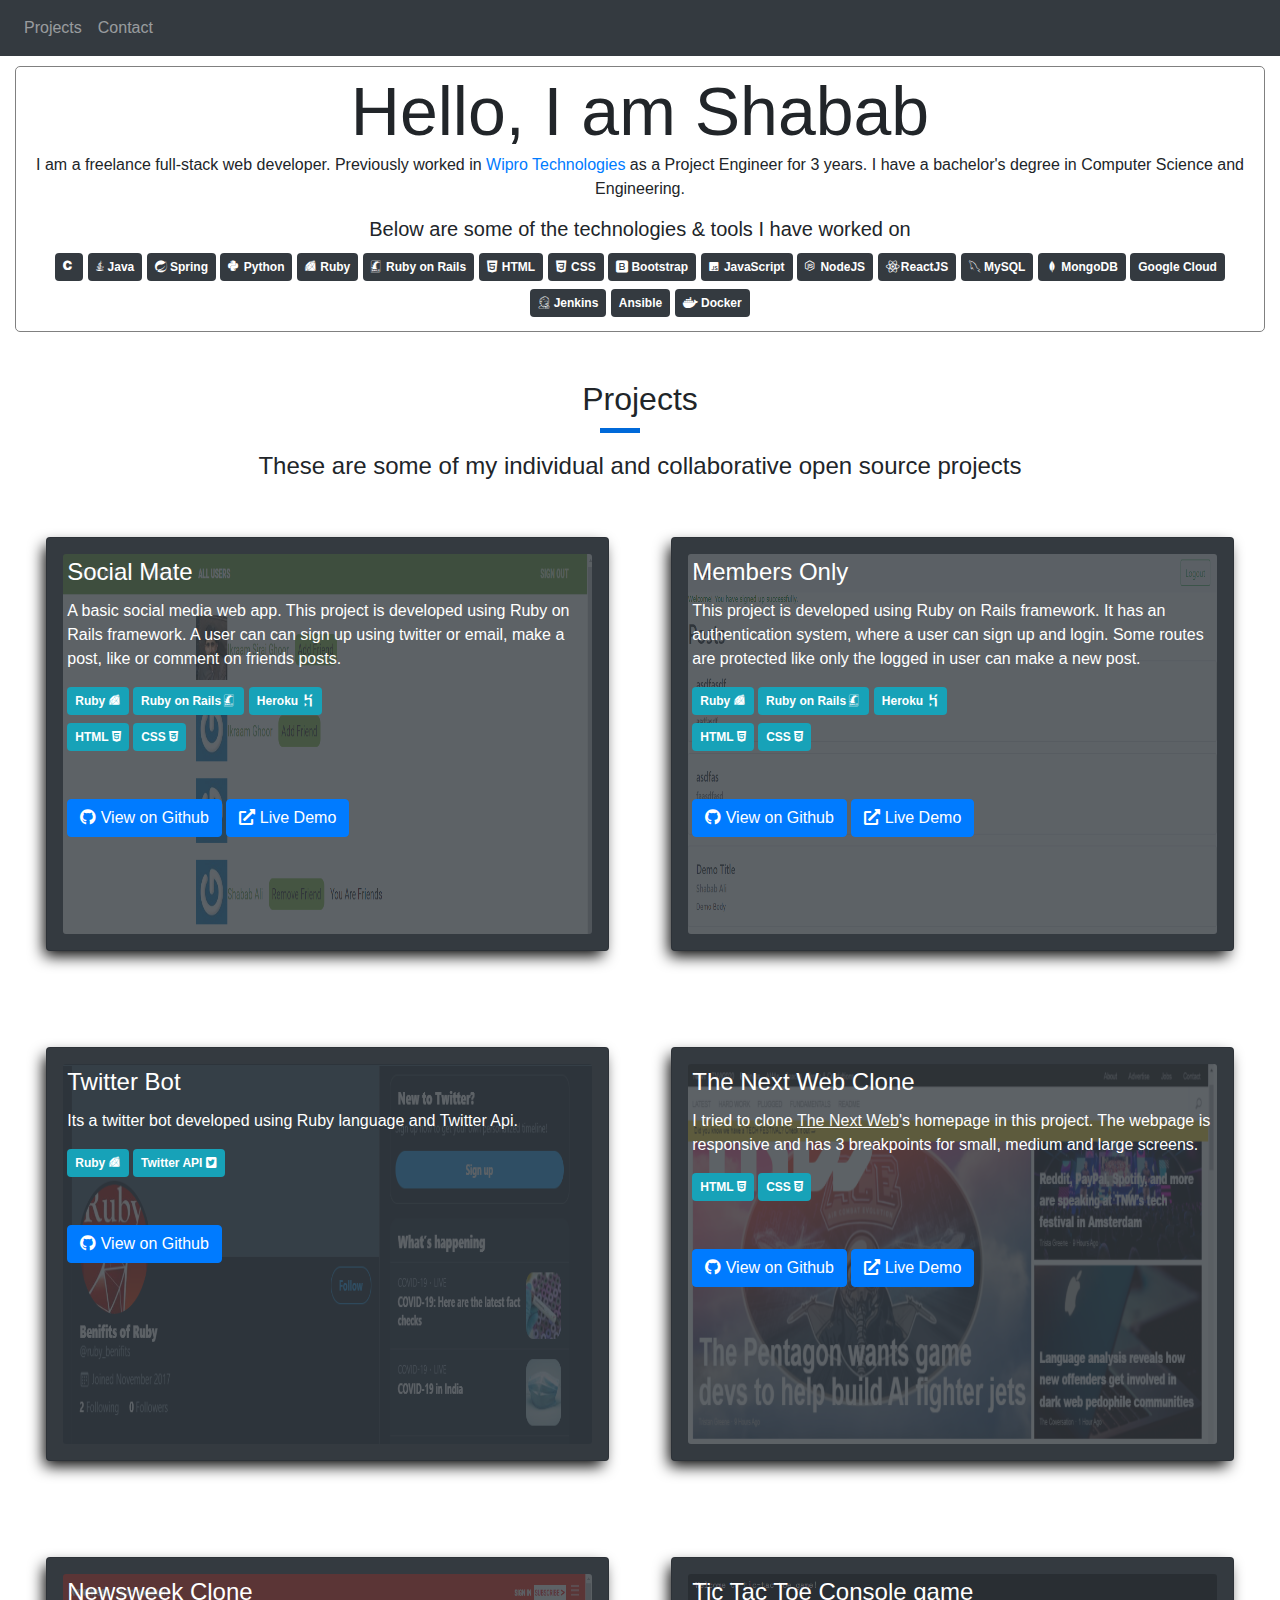
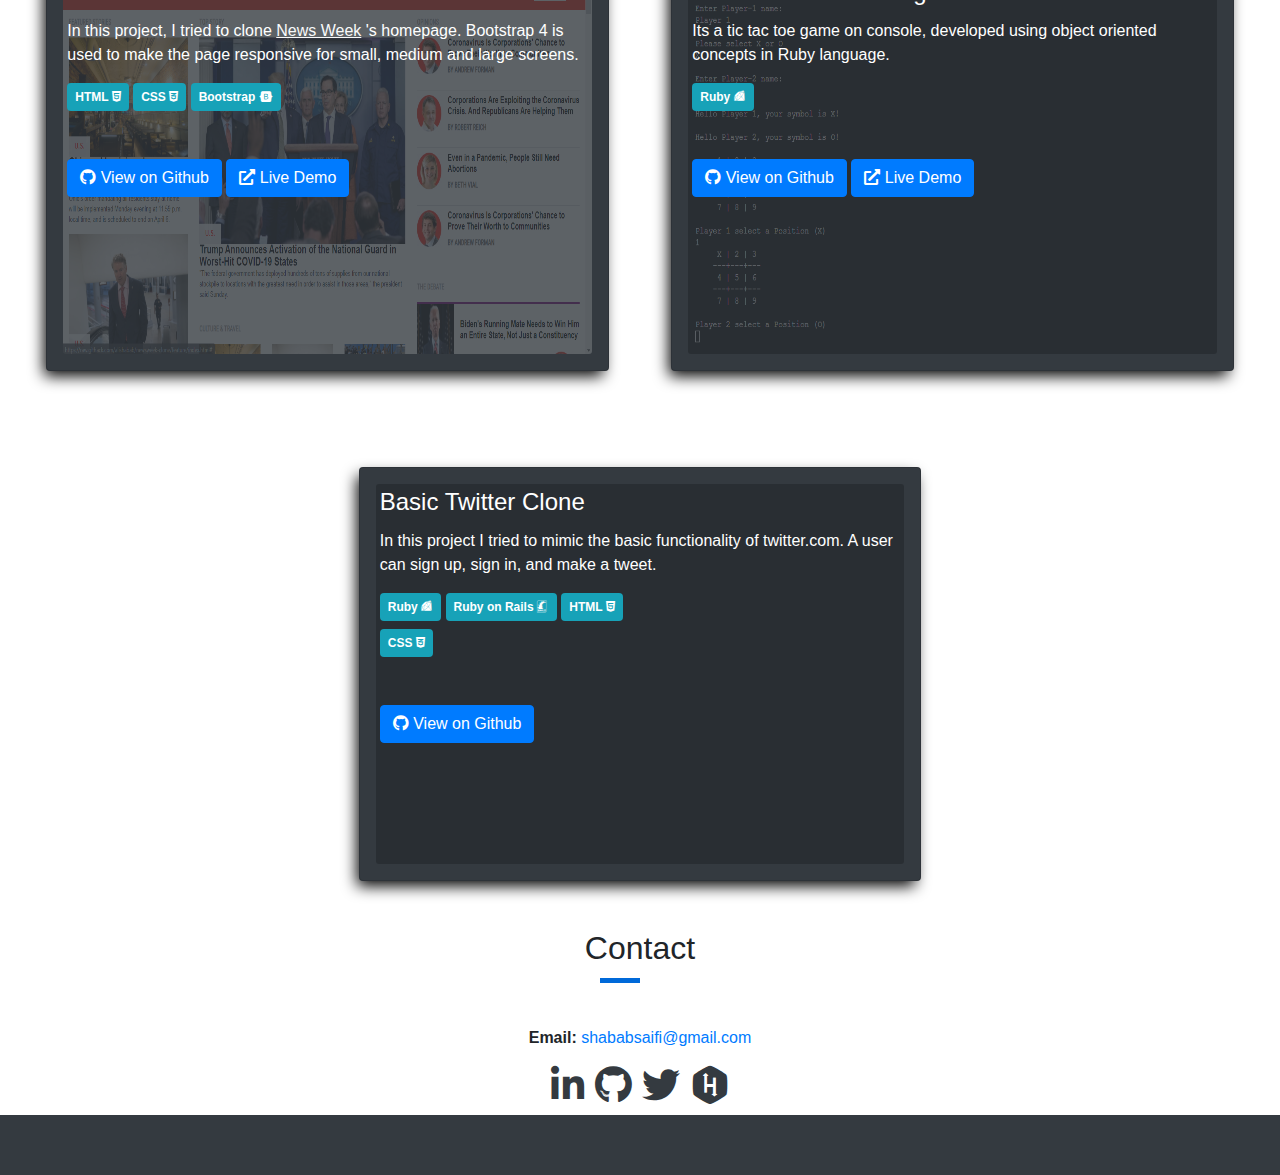
==== index.html @ e9f8afa3 "Added social mate project" ====
<!DOCTYPE html>
<html lang="en">
  <head>
    <meta charset="UTF-8" />
    <meta name="viewport" content="width=device-width, initial-scale=1.0" />
    <!-- Latest compiled and minified CSS -->
    <link
      rel="stylesheet"
      href="https://maxcdn.bootstrapcdn.com/bootstrap/4.5.0/css/bootstrap.min.css"
    />

    <link
      rel="stylesheet"
      href="https://cdnjs.cloudflare.com/ajax/libs/font-awesome/5.13.0/css/all.min.css"
    />
    <link rel="stylesheet" href="./css/font-mfizz-2.4.1/font-mfizz.css">
    <link rel="stylesheet" href="./css/style.css" />

    <!-- jQuery library -->
    <script src="https://ajax.googleapis.com/ajax/libs/jquery/3.5.1/jquery.min.js"></script>

    <!-- Popper JS -->
    <script src="https://cdnjs.cloudflare.com/ajax/libs/popper.js/1.16.0/umd/popper.min.js"></script>

    <!-- Latest compiled JavaScript -->
    <script src="https://maxcdn.bootstrapcdn.com/bootstrap/4.5.0/js/bootstrap.min.js"></script>
    <title>Shabab Ali</title>
  </head>
  <body>
    <header>
    <nav class="navbar navbar-expand-lg navbar-dark bg-dark">
        <ul class="navbar-nav">
          <li class="nav-item">
            <a class="nav-link" href="#projects">Projects</a>
          </li>
          <li class="nav-item">
            <a class="nav-link" href="#contact">Contact</a>
          </li>
        </ul>
    </nav>
  </header>
    <main>
    <section class="intro">
      <div class="container-fluid">
        <!-- <div class="row"> -->
          <div class="col intro-text border-around">
            <h2 class="intro-heading text-center">Hello, I am Shabab</h2>
            <p class="text-center">
              I am a freelance full-stack web developer. Previously worked in  <a href="https://www.wipro.com" target="_blank">Wipro Technologies</a>
               as a Project Engineer for 3 years. 
              I have a bachelor's degree in Computer Science and Engineering.
            </p>
            <h5 class="text-center"> Below are some of the technologies & tools I have worked on</h5>
            <div class="text-center">
              <span class="badge badge-dark p-2 my-1"><i class="icon-c"></i></span>
              <span class="badge badge-dark p-2 my-1"><i class="icon-java-bold"></i>Java</span>
              <span class="badge badge-dark p-2 my-1"><i class="icon-spring"></i> Spring </span>
              <span class="badge badge-dark p-2 my-1"><i class="icon-python"></i> Python</span>
              <span class="badge badge-dark p-2 my-1"><i class="icon-ruby"></i> Ruby</span>
              <span class="badge badge-dark p-2 my-1"><i class="icon-ruby-on-rails-alt"></i> Ruby on Rails</span>
              <span class="badge badge-dark p-2 my-1"><i class="icon-html5-alt"></i> HTML</span>
              <span class="badge badge-dark p-2 my-1"><i class="icon-css3-alt"></i> CSS</span>
              <span class="badge badge-dark p-2 my-1"><i class="icon-bootstrap"></i> Bootstrap</span>
              <span class="badge badge-dark p-2 my-1"><i class="icon-javascript-alt"></i> JavaScript</span>
              <span class="badge badge-dark p-2 my-1"><i class="icon-nodejs"></i> NodeJS</span>
              <span class="badge badge-dark p-2 my-1"><i class="icon-reactjs"></i> ReactJS</span>
              <span class="badge badge-dark p-2 my-1"><i class="icon-mysql"></i> MySQL</span>
              <span class="badge badge-dark p-2 my-1"><i class="icon-mongodb"></i> MongoDB</span>
              <span class="badge badge-dark p-2 my-1"> Google Cloud</span>
              <span class="badge badge-dark p-2 my-1"><i class="fab fa-jenkins"></i> Jenkins</span>
              <span class="badge badge-dark p-2 my-1"> Ansible</span>
              <span class="badge badge-dark p-2 my-1"><i class="fab fa-docker"></i> Docker</span>
              
              
            </div>
          <!-- </div> -->
        </div>
      </div>
    </section>

    <section class="projects mt-5" id="projects">
      <h2 class="text-center section-heading">Projects <span></span></h2>
      <h4 class="text-center mt-4"> These are some of my individual and collaborative open source projects</h4>
      <!-- <h4 class="text-center"><i class="fas fa-hand-point-down"></i></h4> -->
      <div class="container-fluid">
          <div class="projects-wrapper">

            <div class="card item bg-dark text-white my-5 p-3">
              <img
                class="card-img"
                src="./img/social-mate.PNG"
                alt="Card image"
              />
              <div class="card-img-overlay">
                <h4 class="card-title">Social Mate</h4>
                <p class="card-text"> A basic social media web app. This project is developed using Ruby on Rails framework.
                  A user can can sign up using twitter or email, make a post, like or comment on friends posts.
                </p>
                <div class="d-block">
                  <span class="badge badge-info p-2">Ruby <i class="icon-ruby"></i></span>
                  <span class="badge badge-info p-2">Ruby on Rails <i class="icon-ruby-on-rails-alt"></i> </span>
                
                  <span class="badge badge-info p-2">Heroku <i class="icon-heroku"></i> </span> <br>
                  <span class="badge badge-info p-2 mt-2">HTML <i class="fab fa-html5"></i></span>
                   <span class="badge badge-info p-2 mt-2">CSS <i class="fab fa-css3-alt"></i></span>
              </div>
                
              <a href="https://github.com/alishabab/ror-social-scaffold" target="_blank" class="btn btn-primary mt-5">
                <i class="fab fa-github"></i> View on Github</a
              >
              <a href="https://social-mate.herokuapp.com/" target="_blank" class="btn btn-primary mt-5">
                <i class="fas fa-external-link-alt"></i> Live Demo </a
              >
              </div>
            </div>

        <div class="card item bg-dark text-white my-5 p-3">
          <img
            class="card-img"
            src="./img/member-only.PNG"
            alt="Card image"
          />
          <div class="card-img-overlay">
            <h4 class="card-title">Members Only</h4>
            <p class="card-text"> This project is developed using Ruby on Rails framework.
              It has an authentication system, where a user can sign up and login. Some routes are protected like only the logged in user can make a new post.
            </p>
            <div class="d-block">
              <span class="badge badge-info p-2">Ruby <i class="icon-ruby"></i></span>
              <span class="badge badge-info p-2">Ruby on Rails <i class="icon-ruby-on-rails-alt"></i> </span>
            
              <span class="badge badge-info p-2">Heroku <i class="icon-heroku"></i> </span> <br>
              <span class="badge badge-info p-2 mt-2">HTML <i class="fab fa-html5"></i></span>
               <span class="badge badge-info p-2 mt-2">CSS <i class="fab fa-css3-alt"></i></span>
          </div>
            
          <a href="https://github.com/alishabab/members-only" target="_blank" class="btn btn-primary mt-5">
            <i class="fab fa-github"></i> View on Github</a
          >
          <a href="https://obscure-oasis-88086.herokuapp.com/" target="_blank" class="btn btn-primary mt-5">
            <i class="fas fa-external-link-alt"></i> Live Demo </a
          >
          </div>
        </div>

        <div class="card item bg-dark text-white my-5 p-3">
          <img
            class="card-img"
            src="./img/twitter-bot.PNG"
            alt="Card image"
          />
          <div class="card-img-overlay">
            <h4 class="card-title">Twitter Bot</h4>
            <p class="card-text"> Its a twitter bot developed using Ruby language and Twitter Api.
            </p>
            <div class="d-block">
              <span class="badge badge-info p-2">Ruby <i class="icon-ruby"></i></span>
              <span class="badge badge-info p-2"> Twitter API <i class="fab fa-twitter-square"></i> </span>
          </div>
            
            <a href="https://github.com/alishabab/twitter-bot-using-ruby" target="_blank" class="btn btn-primary mt-5">
              <i class="fab fa-github"></i> View on Github</a
            >
          </div>
        </div>
        
        <div class="card item bg-dark text-white my-5 p-3">
          <img
            class="card-img"
            src="./img/news-week.PNG"
            alt="Card image"
          />
          <div class="card-img-overlay">
            <h4 class="card-title">The Next Web Clone</h4>
            <p class="card-text"> I tried to clone <a href="https://thenextweb.com/" target="_blank" class="text-light"> <u>The Next Web</u></a>'s homepage in this project. The webpage is responsive and has 3 breakpoints 
              for small, medium and large screens.
            </p>
            <div class="d-block">
            <span class="badge badge-info p-2">HTML <i class="fab fa-html5"></i></span> <span class="badge badge-info p-2">CSS <i class="fab fa-css3-alt"></i></span>
          </div>
            
            <a href="https://github.com/alishabab/cloning-thenextweb" target="_blank" class="btn btn-primary mt-5">
              <i class="fab fa-github"></i> View on Github</a
            >
            <a href="https://raw.githack.com/alishabab/cloning-thenextweb/feature/index.html" target="_blank" class="btn btn-primary mt-5">
              <i class="fas fa-external-link-alt"></i> Live Demo </a
            >
          </div>
        </div>

        <div class="card item bg-dark text-white my-5 p-3">
          <img
            class="card-img"
            src="./img/newsweek.PNG"
            alt="Card image"
          />
          <div class="card-img-overlay">
            <h4 class="card-title">Newsweek Clone</h4>
            <p class="card-text"> In this project, I tried to clone <a href="https://thenewsweek.com" class="text-light"><u>News Week</u> </a>'s homepage. Bootstrap 4 is used to make the page 
              responsive for small, medium and large screens.
            </p>
            <div class="d-block">
            <span class="badge badge-info p-2">HTML <i class="fab fa-html5"></i></span> <span class="badge badge-info p-2">CSS <i class="fab fa-css3-alt"></i></span> <span class="badge badge-info p-2">Bootstrap <i class="fab fa-bootstrap"></i></span>
          </div>
            
            <a href="https://github.com/alishabab/newsweek-clone" target="_blank" class="btn btn-primary mt-5">
              <i class="fab fa-github"></i> View on Github</a
            >
            <a href="https://raw.githack.com/alishabab/newsweek-clone/feature/index.html" target="_blank" class="btn btn-primary mt-5">
              <i class="fas fa-external-link-alt"></i> Live Demo </a
            >
          </div>
        </div>

        <div class="card item bg-dark text-white my-5 p-3">
          <img
            class="card-img"
            src="./img/tictactoe.PNG"
            alt="Card image"
          />
          <div class="card-img-overlay">
            <h4 class="card-title">Tic Tac Toe Console game</h4>
            <p class="card-text"> Its a tic tac toe game on console, developed using object oriented concepts in Ruby language.
            </p>
            <div class="d-block">
            <span class="badge badge-info p-2">Ruby <i class="icon-ruby"></i></span>
          </div>
            
            <a href="https://github.com/alishabab/tic_tac_toe" target="_blank" class="btn btn-primary mt-5">
              <i class="fab fa-github"></i> View on Github</a
            >
            <a href="https://repl.it/@shababsaifi/Tic-Tac-Toe" target="_blank" class="btn btn-primary mt-5">
              <i class="fas fa-external-link-alt"></i> Live Demo </a
            >
          </div>
        </div>
      

      

        <div class="card item bg-dark text-white my-5 p-3">
          <img
            class="card-img"
            src="./img/dark.PNG"
            alt="Card image"
          />
          <div class="card-img-overlay">
            <h4 class="card-title">Basic Twitter Clone</h4>
            <p class="card-text"> In this project I tried to mimic the basic functionality of twitter.com. A user can sign up, sign in, and make a tweet.
          
            </p>
            <div class="d-block">
              <span class="badge badge-info p-2">Ruby <i class="icon-ruby"></i></span>
              <span class="badge badge-info p-2">Ruby on Rails <i class="icon-ruby-on-rails-alt"></i> </span>
              <span class="badge badge-info p-2">HTML <i class="fab fa-html5"></i></span> <br>
              <span class="badge badge-info p-2 mt-2">CSS <i class="fab fa-css3-alt"></i></span>
          </div>
            
          <a href="https://github.com/alishabab/basic-twitter" target="_blank" class="btn btn-primary mt-5">
            <i class="fab fa-github"></i> View on Github</a
          >
          </div>
        </div>
      </div>
      </div>
    </section>
    <section class="contact text-center" id="contact">
      <h2 class="section-heading">Contact <span></span></h2>
      <div class="contaier-fluid mt-5">
        <!-- <h5>Address:<i class="fas fa-map-marked-alt"></i></h5>
        <p>678, Main Market</p>
        <p>Said Nagli, Amroha</p>
        <p>UP, India - 244242</p> -->
        <label> <strong>Email:</strong></label> <a href="mailto:shababsaifi@gmail.com">shababsaifi@gmail.com</a>
        <div class="social">
          <a href="https://www.linkedin.com/in/shababali/" class="text-dark" target="_blank"><i class="fab fa-linkedin-in"></i></a> 
          <a href="https://github.com/alishabab" class="text-dark" target="_blank"><i class="fab fa-github"></i></a> 
          <a href="https://twitter.com/shabab_ali" class="text-dark" target="_blank"><i class="fab fa-twitter"></i></a>
          <a href="https://www.hackerrank.com/shababsaifi" class="text-dark" target="_blank"><i class="fab fa-hackerrank"></i></a>
        </div>
        
      </div>
       
    </section>
  </main>
  <footer class="footer bg-dark">
    
  </footer>
  
  </body>
</html>
---- css/font-mfizz-2.4.1/font-mfizz.css ----
/*!
 * Font Mfizz 2.4.1
 * Copyright 2013-2017 Fizzed, Inc.
 * MIT License
 *
 * Project: http://fizzed.com/oss/font-mfizz
 *
 * The font designed for technology and software geeks representing programming
 * languages, operating systems, software engineering, and technology.
 *
 * Fizzed, Inc.
 * Web: http://fizzed.com/
 * Twitter: http://twitter.com/fizzed_inc
 */

@font-face {
  font-family: "FontMfizz";
  src: url("./font-mfizz.eot");
  src: url("./font-mfizz.eot?#iefix") format("embedded-opentype"),
       url("./font-mfizz.woff") format("woff"),
       url("./font-mfizz.ttf") format("truetype"),
       url("./font-mfizz.svg#font-mfizz") format("svg");
  font-weight: normal;
  font-style: normal;
}

@media screen and (-webkit-min-device-pixel-ratio:0) {
  @font-face {
    font-family: "FontMfizz";
    src: url("./font-mfizz.svg#font-mfizz") format("svg");
  }
}

[data-icon]:before { content: attr(data-icon); }

[data-icon]:before,
.icon-3dprint:before,
.icon-alpinelinux:before,
.icon-angular:before,
.icon-angular-alt:before,
.icon-antenna:before,
.icon-apache:before,
.icon-archlinux:before,
.icon-aws:before,
.icon-azure:before,
.icon-backbone:before,
.icon-blackberry:before,
.icon-bomb:before,
.icon-bootstrap:before,
.icon-c:before,
.icon-cassandra:before,
.icon-centos:before,
.icon-clojure:before,
.icon-codeigniter:before,
.icon-codepen:before,
.icon-coffee-bean:before,
.icon-cplusplus:before,
.icon-csharp:before,
.icon-css:before,
.icon-css3:before,
.icon-css3-alt:before,
.icon-d3:before,
.icon-database:before,
.icon-database-alt:before,
.icon-database-alt2:before,
.icon-debian:before,
.icon-docker:before,
.icon-dreamhost:before,
.icon-elixir:before,
.icon-elm:before,
.icon-erlang:before,
.icon-exherbo:before,
.icon-fedora:before,
.icon-fire-alt:before,
.icon-freebsd:before,
.icon-freecodecamp:before,
.icon-gentoo:before,
.icon-ghost:before,
.icon-git:before,
.icon-gnome:before,
.icon-go:before,
.icon-go-alt:before,
.icon-google:before,
.icon-google-alt:before,
.icon-google-code:before,
.icon-google-developers:before,
.icon-gradle:before,
.icon-grails:before,
.icon-grails-alt:before,
.icon-grunt:before,
.icon-gulp:before,
.icon-gulp-alt:before,
.icon-hadoop:before,
.icon-haskell:before,
.icon-heroku:before,
.icon-html:before,
.icon-html5:before,
.icon-html5-alt:before,
.icon-iphone:before,
.icon-java:before,
.icon-java-bold:before,
.icon-java-duke:before,
.icon-javascript:before,
.icon-javascript-alt:before,
.icon-jetty:before,
.icon-jquery:before,
.icon-kde:before,
.icon-laravel:before,
.icon-line-graph:before,
.icon-linux-mint:before,
.icon-looking:before,
.icon-magento:before,
.icon-mariadb:before,
.icon-maven:before,
.icon-microscope:before,
.icon-mobile-device:before,
.icon-mobile-phone-alt:before,
.icon-mobile-phone-broadcast:before,
.icon-mongodb:before,
.icon-mssql:before,
.icon-mysql:before,
.icon-mysql-alt:before,
.icon-netbsd:before,
.icon-nginx:before,
.icon-nginx-alt:before,
.icon-nginx-alt2:before,
.icon-nodejs:before,
.icon-npm:before,
.icon-objc:before,
.icon-openshift:before,
.icon-oracle:before,
.icon-oracle-alt:before,
.icon-osx:before,
.icon-perl:before,
.icon-phone-alt:before,
.icon-phone-gap:before,
.icon-phone-retro:before,
.icon-php:before,
.icon-php-alt:before,
.icon-playframework:before,
.icon-playframework-alt:before,
.icon-plone:before,
.icon-postgres:before,
.icon-postgres-alt:before,
.icon-python:before,
.icon-raspberrypi:before,
.icon-reactjs:before,
.icon-redhat:before,
.icon-redis:before,
.icon-ruby:before,
.icon-ruby-on-rails:before,
.icon-ruby-on-rails-alt:before,
.icon-rust:before,
.icon-sass:before,
.icon-satellite:before,
.icon-scala:before,
.icon-scala-alt:before,
.icon-script:before,
.icon-script-alt:before,
.icon-shell:before,
.icon-sitefinity:before,
.icon-solaris:before,
.icon-splatter:before,
.icon-spring:before,
.icon-suse:before,
.icon-svg:before,
.icon-symfony:before,
.icon-tomcat:before,
.icon-ubuntu:before,
.icon-unity:before,
.icon-wireless:before,
.icon-wordpress:before,
.icon-x11:before {
  display: inline-block;
  font-family: "FontMfizz";
  font-style: normal;
  font-weight: normal;
  font-variant: normal;
  line-height: 1;
  text-decoration: inherit;
  text-rendering: optimizeLegibility;
  text-transform: none;
  -moz-osx-font-smoothing: grayscale;
  -webkit-font-smoothing: antialiased;
  font-smoothing: antialiased;
}

.icon-3dprint:before { content: "\f100"; }
.icon-alpinelinux:before { content: "\f101"; }
.icon-angular:before { content: "\f102"; }
.icon-angular-alt:before { content: "\f103"; }
.icon-antenna:before { content: "\f104"; }
.icon-apache:before { content: "\f105"; }
.icon-archlinux:before { content: "\f106"; }
.icon-aws:before { content: "\f107"; }
.icon-azure:before { content: "\f108"; }
.icon-backbone:before { content: "\f109"; }
.icon-blackberry:before { content: "\f10a"; }
.icon-bomb:before { content: "\f10b"; }
.icon-bootstrap:before { content: "\f10c"; }
.icon-c:before { content: "\f10d"; }
.icon-cassandra:before { content: "\f10e"; }
.icon-centos:before { content: "\f10f"; }
.icon-clojure:before { content: "\f110"; }
.icon-codeigniter:before { content: "\f111"; }
.icon-codepen:before { content: "\f112"; }
.icon-coffee-bean:before { content: "\f113"; }
.icon-cplusplus:before { content: "\f114"; }
.icon-csharp:before { content: "\f115"; }
.icon-css:before { content: "\f116"; }
.icon-css3:before { content: "\f117"; }
.icon-css3-alt:before { content: "\f118"; }
.icon-d3:before { content: "\f119"; }
.icon-database:before { content: "\f11a"; }
.icon-database-alt:before { content: "\f11b"; }
.icon-database-alt2:before { content: "\f11c"; }
.icon-debian:before { content: "\f11d"; }
.icon-docker:before { content: "\f11e"; }
.icon-dreamhost:before { content: "\f11f"; }
.icon-elixir:before { content: "\f120"; }
.icon-elm:before { content: "\f121"; }
.icon-erlang:before { content: "\f122"; }
.icon-exherbo:before { content: "\f123"; }
.icon-fedora:before { content: "\f124"; }
.icon-fire-alt:before { content: "\f125"; }
.icon-freebsd:before { content: "\f126"; }
.icon-freecodecamp:before { content: "\f127"; }
.icon-gentoo:before { content: "\f128"; }
.icon-ghost:before { content: "\f129"; }
.icon-git:before { content: "\f12a"; }
.icon-gnome:before { content: "\f12b"; }
.icon-go:before { content: "\f12c"; }
.icon-go-alt:before { content: "\f12d"; }
.icon-google:before { content: "\f12e"; }
.icon-google-alt:before { content: "\f12f"; }
.icon-google-code:before { content: "\f130"; }
.icon-google-developers:before { content: "\f131"; }
.icon-gradle:before { content: "\f132"; }
.icon-grails:before { content: "\f133"; }
.icon-grails-alt:before { content: "\f134"; }
.icon-grunt:before { content: "\f135"; }
.icon-gulp:before { content: "\f136"; }
.icon-gulp-alt:before { content: "\f137"; }
.icon-hadoop:before { content: "\f138"; }
.icon-haskell:before { content: "\f139"; }
.icon-heroku:before { content: "\f13a"; }
.icon-html:before { content: "\f13b"; }
.icon-html5:before { content: "\f13c"; }
.icon-html5-alt:before { content: "\f13d"; }
.icon-iphone:before { content: "\f13e"; }
.icon-java:before { content: "\f13f"; }
.icon-java-bold:before { content: "\f140"; }
.icon-java-duke:before { content: "\f141"; }
.icon-javascript:before { content: "\f142"; }
.icon-javascript-alt:before { content: "\f143"; }
.icon-jetty:before { content: "\f144"; }
.icon-jquery:before { content: "\f145"; }
.icon-kde:before { content: "\f146"; }
.icon-laravel:before { content: "\f147"; }
.icon-line-graph:before { content: "\f148"; }
.icon-linux-mint:before { content: "\f149"; }
.icon-looking:before { content: "\f14a"; }
.icon-magento:before { content: "\f14b"; }
.icon-mariadb:before { content: "\f14c"; }
.icon-maven:before { content: "\f14d"; }
.icon-microscope:before { content: "\f14e"; }
.icon-mobile-device:before { content: "\f14f"; }
.icon-mobile-phone-alt:before { content: "\f150"; }
.icon-mobile-phone-broadcast:before { content: "\f151"; }
.icon-mongodb:before { content: "\f152"; }
.icon-mssql:before { content: "\f153"; }
.icon-mysql:before { content: "\f154"; }
.icon-mysql-alt:before { content: "\f155"; }
.icon-netbsd:before { content: "\f156"; }
.icon-nginx:before { content: "\f157"; }
.icon-nginx-alt:before { content: "\f158"; }
.icon-nginx-alt2:before { content: "\f159"; }
.icon-nodejs:before { content: "\f15a"; }
.icon-npm:before { content: "\f15b"; }
.icon-objc:before { content: "\f15c"; }
.icon-openshift:before { content: "\f15d"; }
.icon-oracle:before { content: "\f15e"; }
.icon-oracle-alt:before { content: "\f15f"; }
.icon-osx:before { content: "\f160"; }
.icon-perl:before { content: "\f161"; }
.icon-phone-alt:before { content: "\f162"; }
.icon-phone-gap:before { content: "\f163"; }
.icon-phone-retro:before { content: "\f164"; }
.icon-php:before { content: "\f165"; }
.icon-php-alt:before { content: "\f166"; }
.icon-playframework:before { content: "\f167"; }
.icon-playframework-alt:before { content: "\f168"; }
.icon-plone:before { content: "\f169"; }
.icon-postgres:before { content: "\f16a"; }
.icon-postgres-alt:before { content: "\f16b"; }
.icon-python:before { content: "\f16c"; }
.icon-raspberrypi:before { content: "\f16d"; }
.icon-reactjs:before { content: "\f16e"; }
.icon-redhat:before { content: "\f16f"; }
.icon-redis:before { content: "\f170"; }
.icon-ruby:before { content: "\f171"; }
.icon-ruby-on-rails:before { content: "\f172"; }
.icon-ruby-on-rails-alt:before { content: "\f173"; }
.icon-rust:before { content: "\f174"; }
.icon-sass:before { content: "\f175"; }
.icon-satellite:before { content: "\f176"; }
.icon-scala:before { content: "\f177"; }
.icon-scala-alt:before { content: "\f178"; }
.icon-script:before { content: "\f179"; }
.icon-script-alt:before { content: "\f17a"; }
.icon-shell:before { content: "\f17b"; }
.icon-sitefinity:before { content: "\f17c"; }
.icon-solaris:before { content: "\f17d"; }
.icon-splatter:before { content: "\f17e"; }
.icon-spring:before { content: "\f17f"; }
.icon-suse:before { content: "\f180"; }
.icon-svg:before { content: "\f181"; }
.icon-symfony:before { content: "\f182"; }
.icon-tomcat:before { content: "\f183"; }
.icon-ubuntu:before { content: "\f184"; }
.icon-unity:before { content: "\f185"; }
.icon-wireless:before { content: "\f186"; }
.icon-wordpress:before { content: "\f187"; }
.icon-x11:before { content: "\f188"; }
---- css/style.css ----
* {
  box-sizing: border-box;
}
img {
  min-height: 380px;
  opacity: 0.2;
}

main {
  max-width: 1440px;
  margin: 0 auto;

}
.intro {
 
}

.projects-wrapper {

}

.item {
  -webkit-box-shadow: -4px 7px 15px -2px rgba(0,0,0,1);
  -moz-box-shadow: -4px 7px 15px -2px rgba(0,0,0,1);
  box-shadow: -4px 7px 15px -2px rgba(0,0,0,1);
}

.border-around {

  border: 1px solid gray;
  background-color: white;
  border-radius: 5px;
  margin-top: 10px;
  padding: 10px;
  
}

.intro-heading {
  font-size: 68px;
  line-height: 1;
}

.section-heading {
  
  padding-bottom: 10px;
  position: relative;
}

.section-heading span {
  top: 100%;
  right: 50%;
  position: absolute;
  width: 40px;
  border-bottom: 5px solid #0069D9;
}

.social {
  font-size: 38px;
}

.footer {
  height: 60px;
  display: flex;
  /* width: 100%; */
  justify-content: center;
  align-items: center;
}

@media(min-width: 720px) {
  .projects-wrapper {
    display: flex;
    flex-wrap: wrap;
    justify-content: space-around;
    
  }

  .item {
    width: 45%;
  }
}

/* @media (prefers-color-scheme: dark) {
  body {
    background-color: black;
    color: white;
  }

  .intro-text {
    background-color: black;
    color: white;
  }
} */
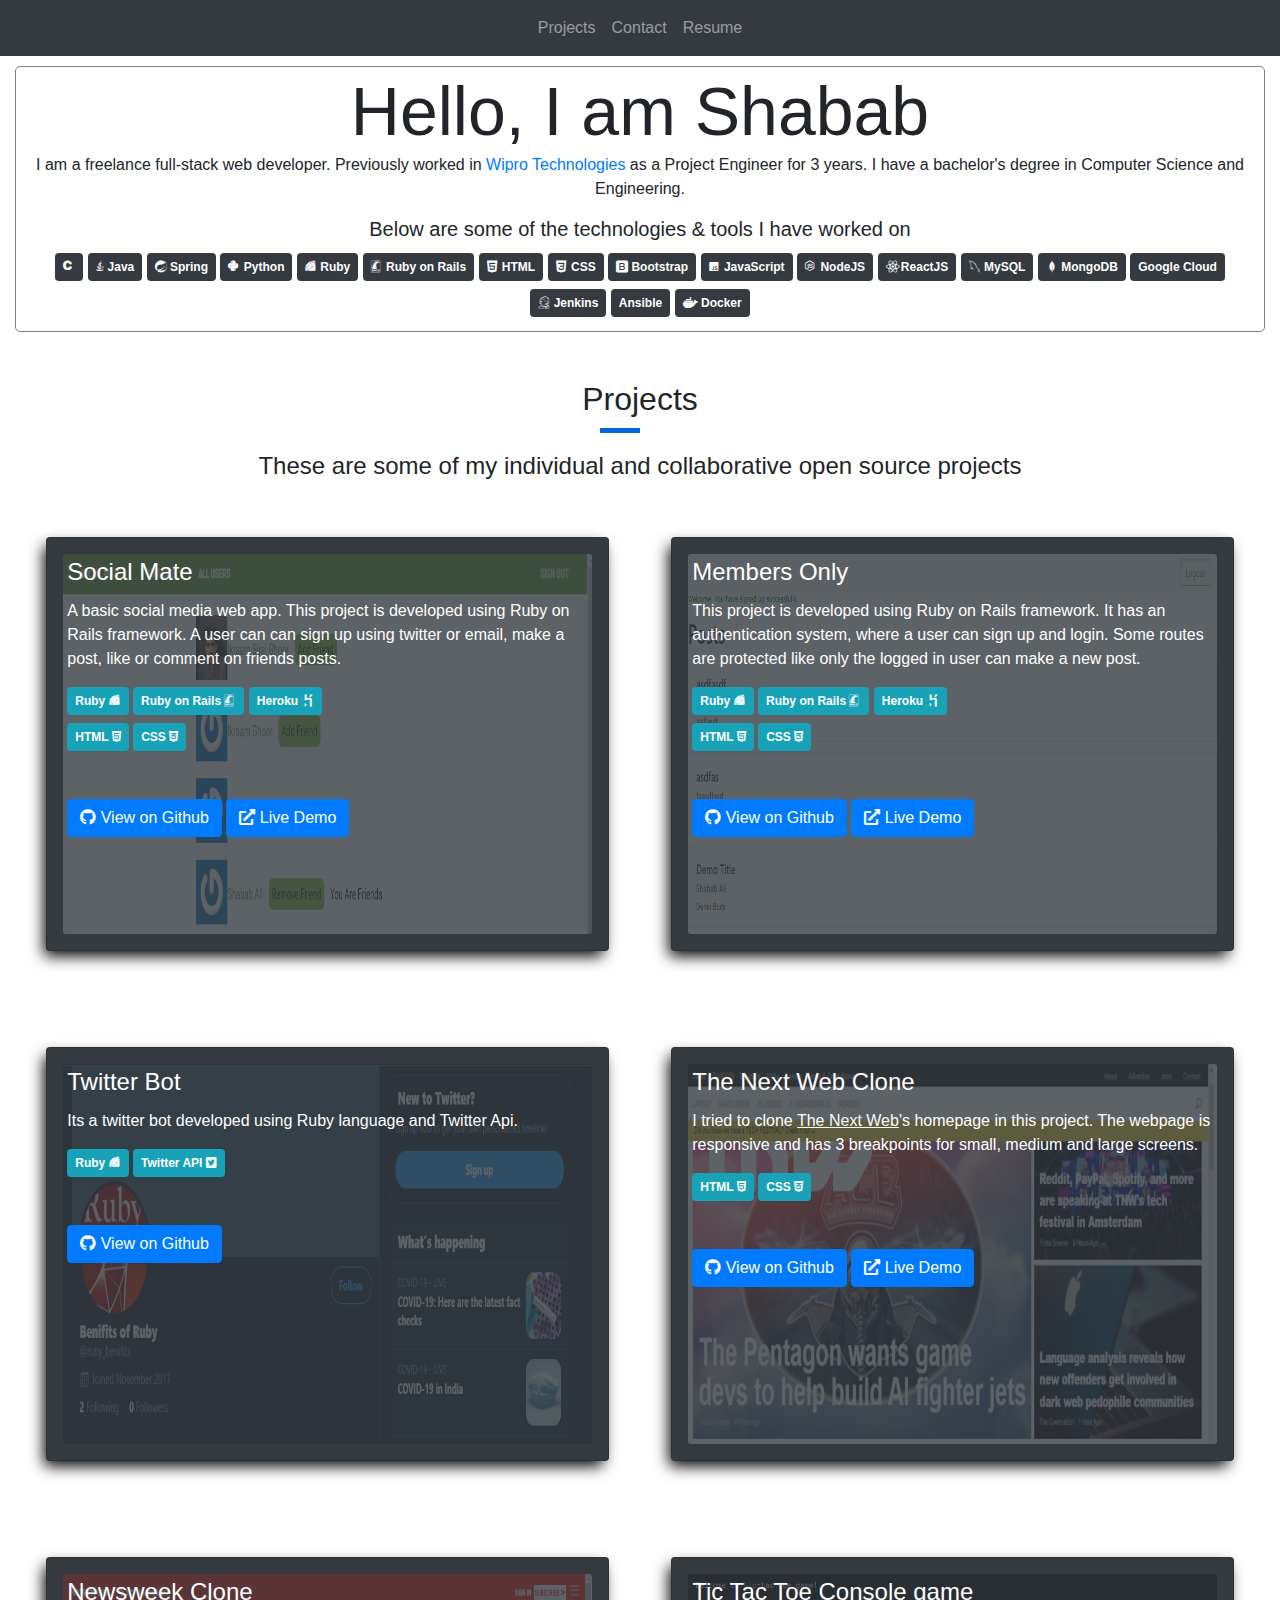
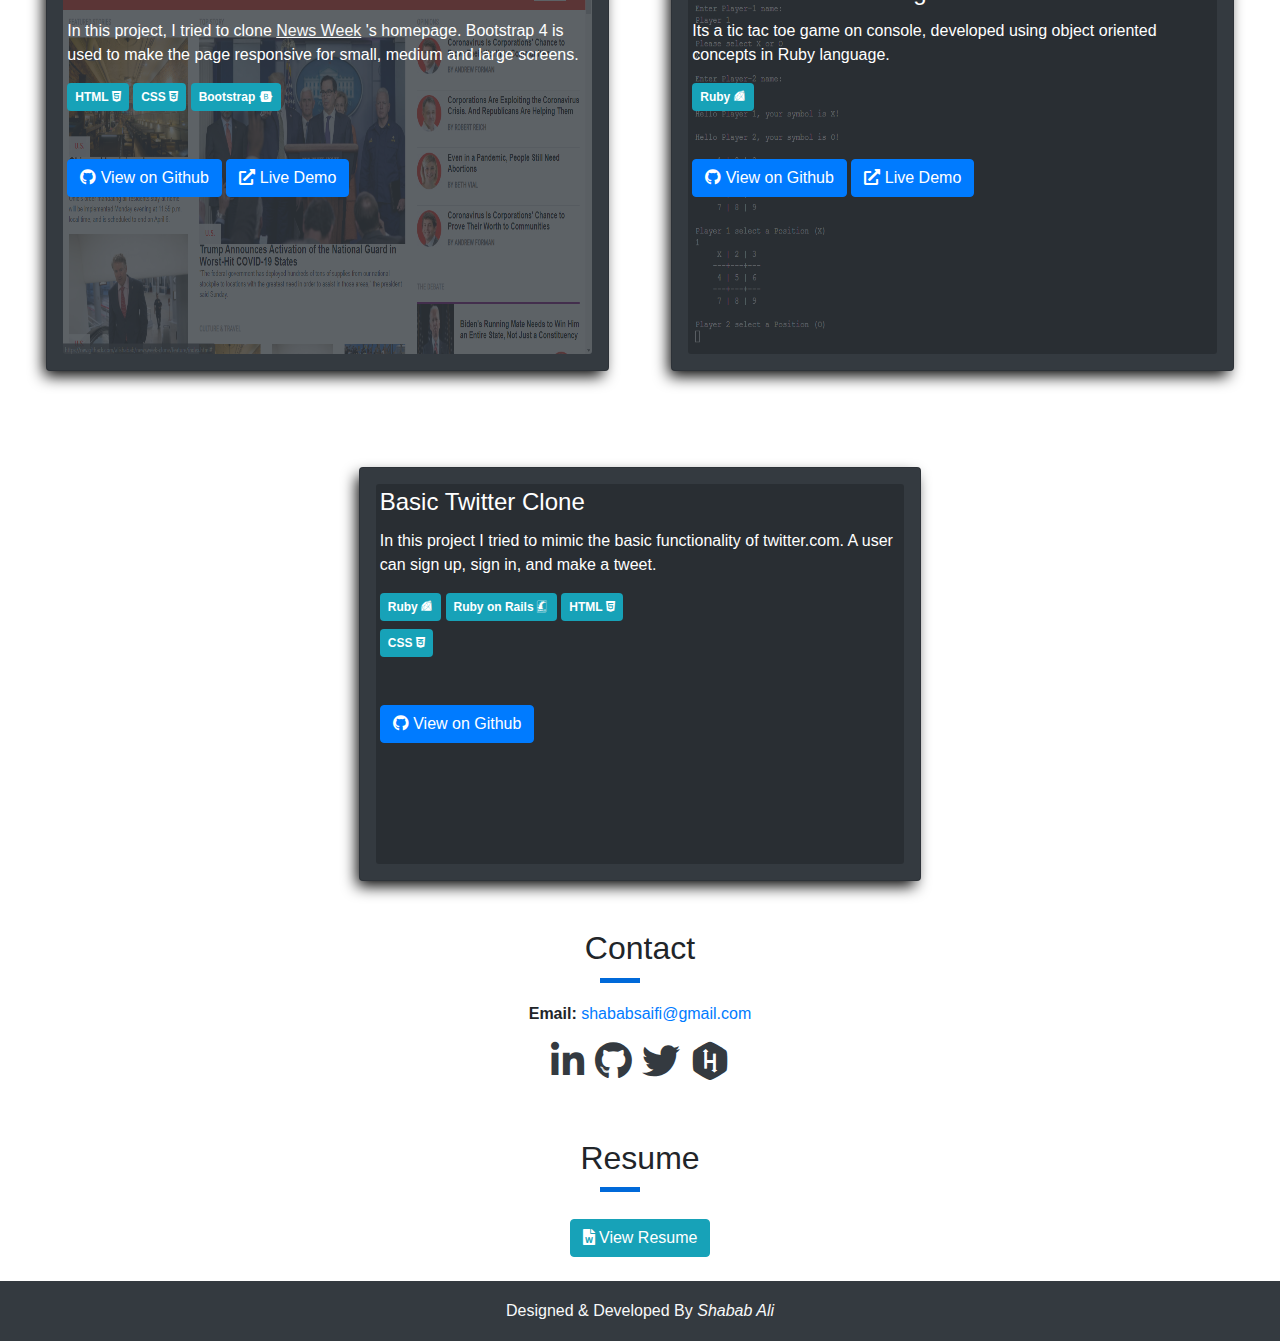
==== commit 297653d4: "Added resume link" ====
--- a/index.html
+++ b/index.html
@@ -29,12 +29,15 @@
   <body>
     <header>
     <nav class="navbar navbar-expand-lg navbar-dark bg-dark">
-        <ul class="navbar-nav">
+        <ul class="navbar-nav m-auto">
           <li class="nav-item">
             <a class="nav-link" href="#projects">Projects</a>
           </li>
           <li class="nav-item">
             <a class="nav-link" href="#contact">Contact</a>
+          </li>
+          <li class="nav-item">
+            <a class="nav-link" href="#resume">Resume</a>
           </li>
         </ul>
     </nav>
@@ -262,11 +265,12 @@
           </div>
         </div>
       </div>
+    
       </div>
     </section>
     <section class="contact text-center" id="contact">
       <h2 class="section-heading">Contact <span></span></h2>
-      <div class="contaier-fluid mt-5">
+      <div class="contaier-fluid mt-4">
         <!-- <h5>Address:<i class="fas fa-map-marked-alt"></i></h5>
         <p>678, Main Market</p>
         <p>Said Nagli, Amroha</p>
@@ -278,13 +282,20 @@
           <a href="https://twitter.com/shabab_ali" class="text-dark" target="_blank"><i class="fab fa-twitter"></i></a>
           <a href="https://www.hackerrank.com/shababsaifi" class="text-dark" target="_blank"><i class="fab fa-hackerrank"></i></a>
         </div>
-        
       </div>
        
     </section>
+    <section id="resume" class="mt-5">
+      <h2 class="text-center section-heading">Resume<span></span></h2>
+      <div class="container-fluid d-flex justify-content-center">
+        <a href="https://docs.google.com/document/d/1qTNljPy6Fy0H2mpE20t3rM5yHMLXUuKqhDvwEB_qHU8/edit?usp=sharing" target="_blank" class="btn btn-info my-4">
+          <i class="fas fa-file-word"></i> View Resume </a
+        >
+      </div>
+    </section>
   </main>
-  <footer class="footer bg-dark">
-    
+  <footer class="footer bg-dark text-light align-items-center">
+    <p class="m-0 p-0">Designed & Developed By <em>Shabab Ali</em></p>
   </footer>
   
   </body>
--- a/css/style.css
+++ b/css/style.css
@@ -80,12 +80,7 @@
 }
 
 /* @media (prefers-color-scheme: dark) {
-  body {
-    background-color: black;
-    color: white;
-  }
-
-  .intro-text {
+  body,footer, .intro-text {
     background-color: black;
     color: white;
   }
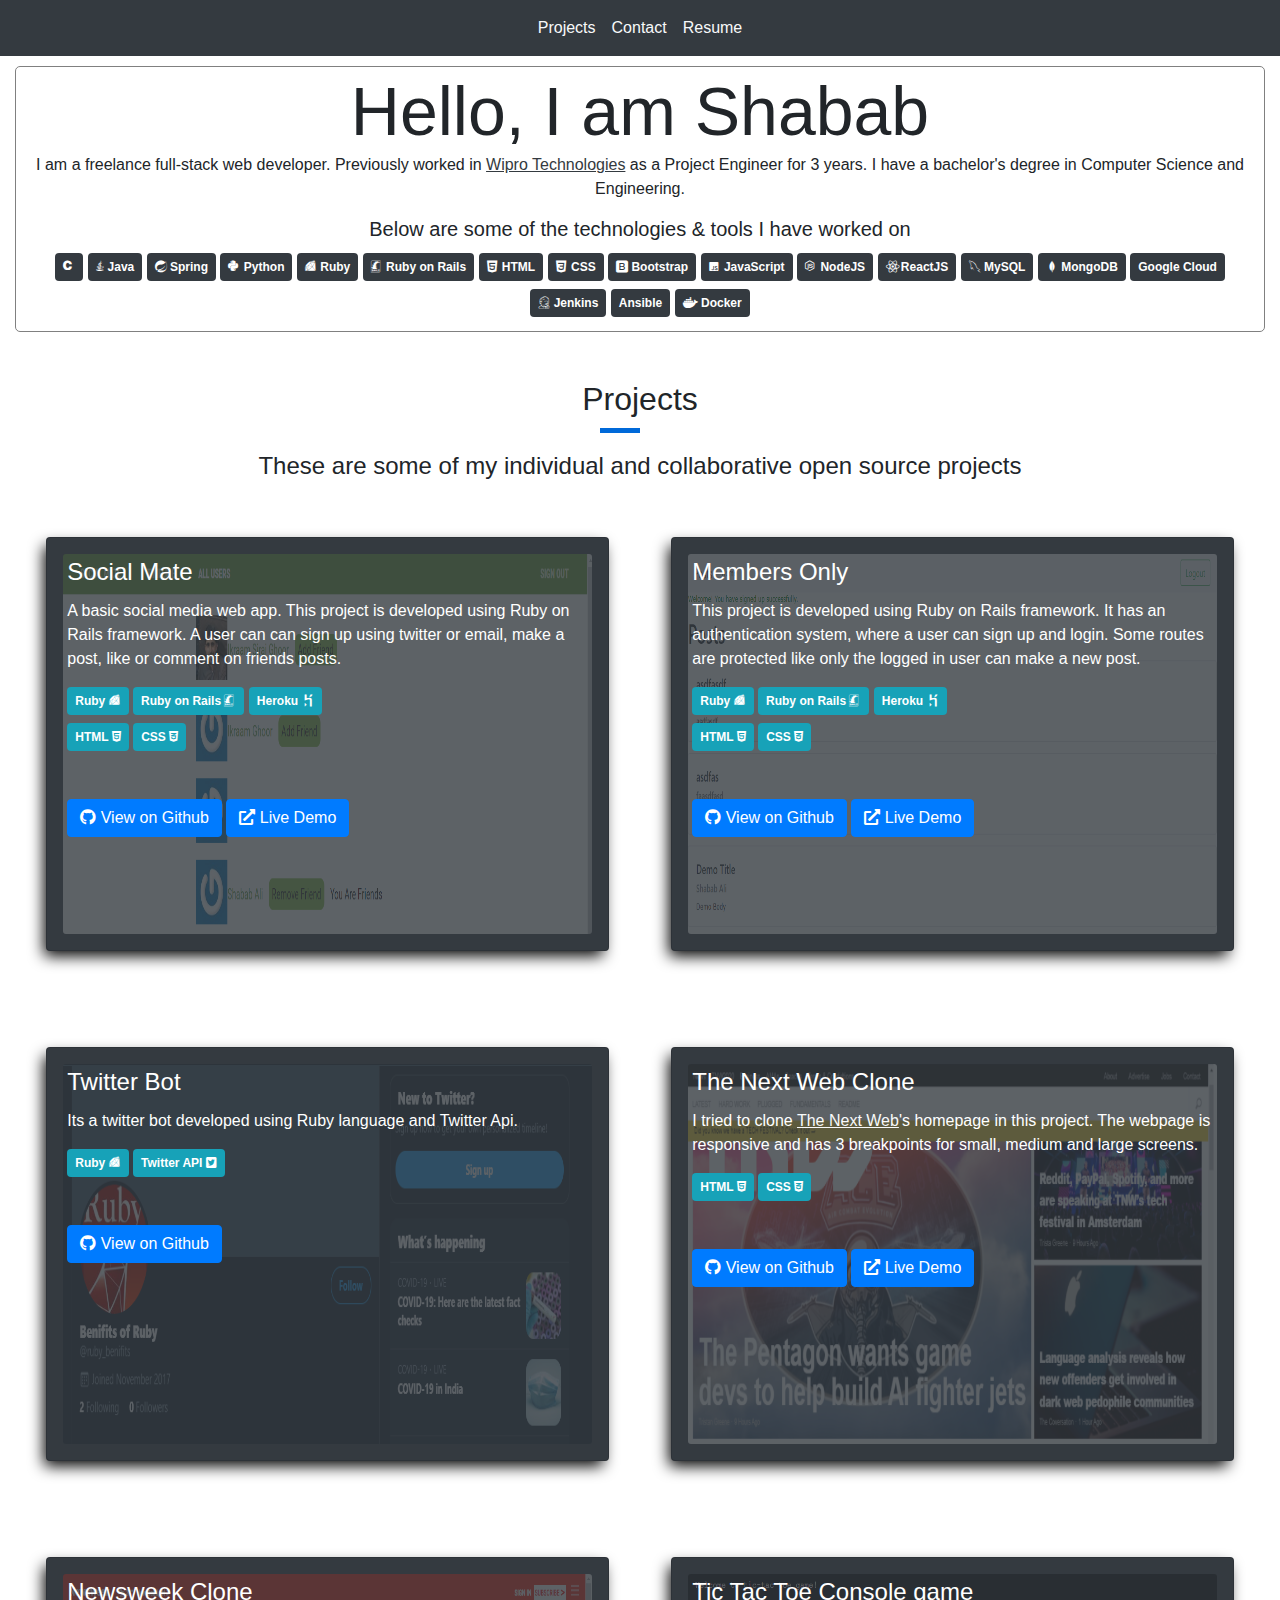
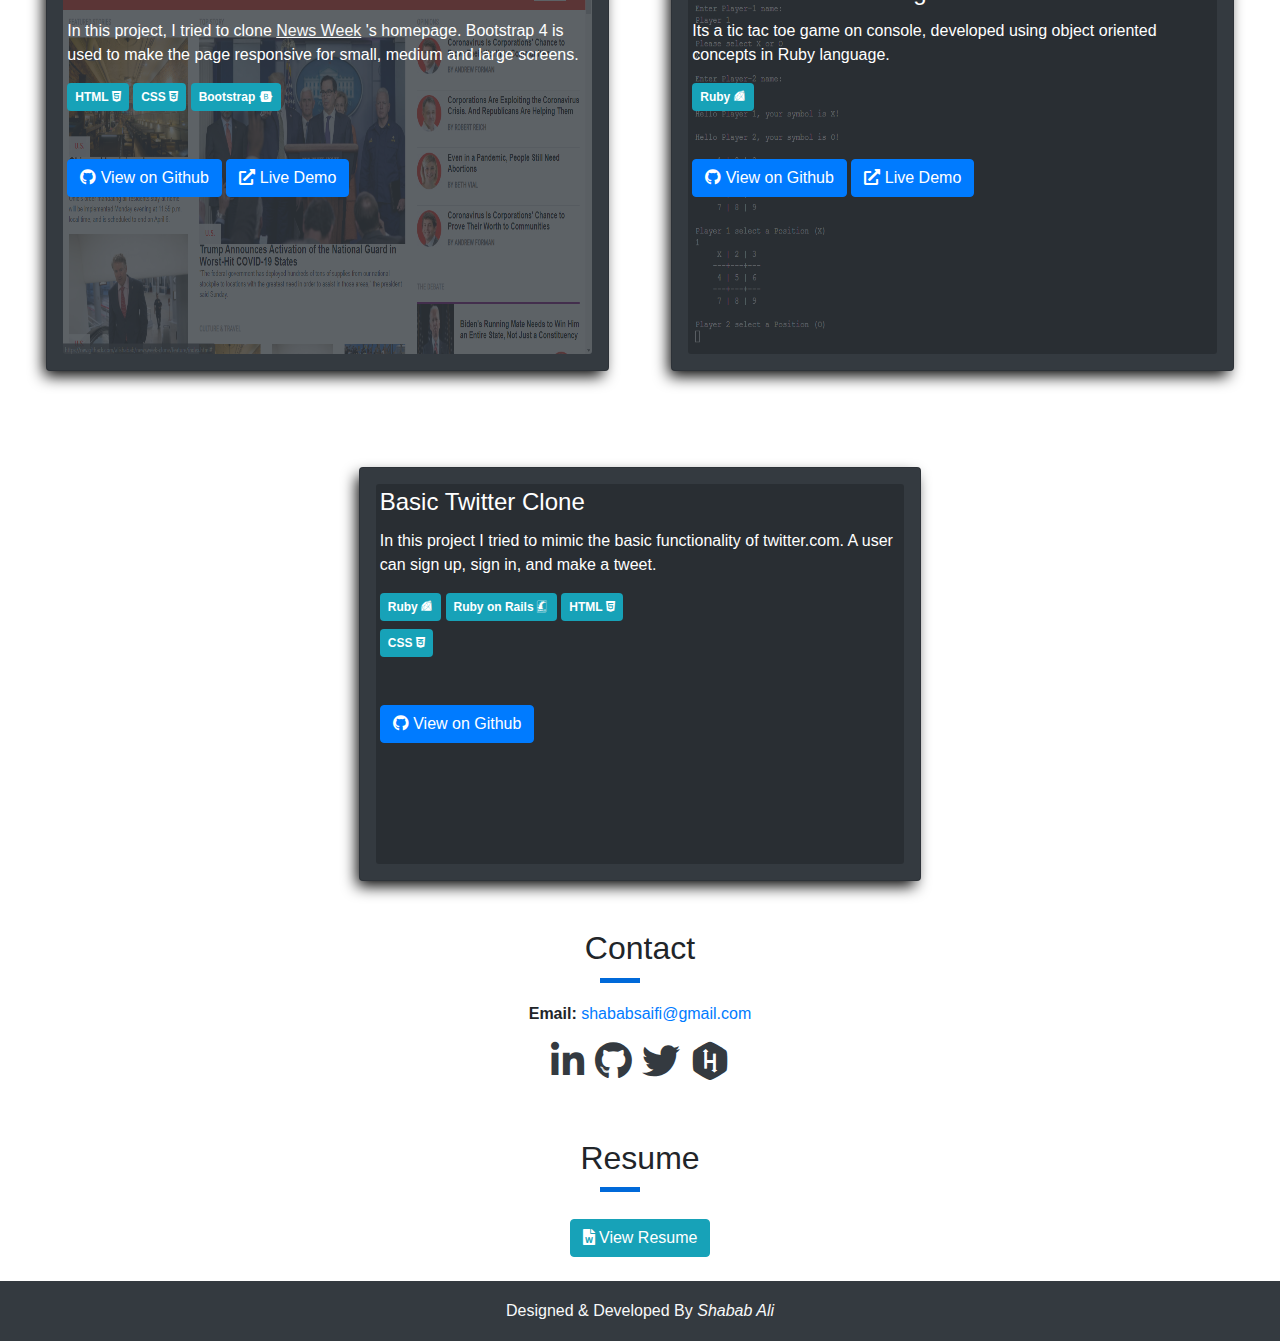
==== commit bd58e903: "Improved font color" ====
--- a/index.html
+++ b/index.html
@@ -31,13 +31,13 @@
     <nav class="navbar navbar-expand-lg navbar-dark bg-dark">
         <ul class="navbar-nav m-auto">
           <li class="nav-item">
-            <a class="nav-link" href="#projects">Projects</a>
+            <a class="nav-link text-light" href="#projects">Projects</a>
           </li>
           <li class="nav-item">
-            <a class="nav-link" href="#contact">Contact</a>
+            <a class="nav-link text-light" href="#contact">Contact</a>
           </li>
           <li class="nav-item">
-            <a class="nav-link" href="#resume">Resume</a>
+            <a class="nav-link text-light" href="#resume">Resume</a>
           </li>
         </ul>
     </nav>
@@ -49,7 +49,7 @@
           <div class="col intro-text border-around">
             <h2 class="intro-heading text-center">Hello, I am Shabab</h2>
             <p class="text-center">
-              I am a freelance full-stack web developer. Previously worked in  <a href="https://www.wipro.com" target="_blank">Wipro Technologies</a>
+              I am a freelance full-stack web developer. Previously worked in  <a class="text-dark" href="https://www.wipro.com" target="_blank"> <u>Wipro Technologies</u></a>
                as a Project Engineer for 3 years. 
               I have a bachelor's degree in Computer Science and Engineering.
             </p>
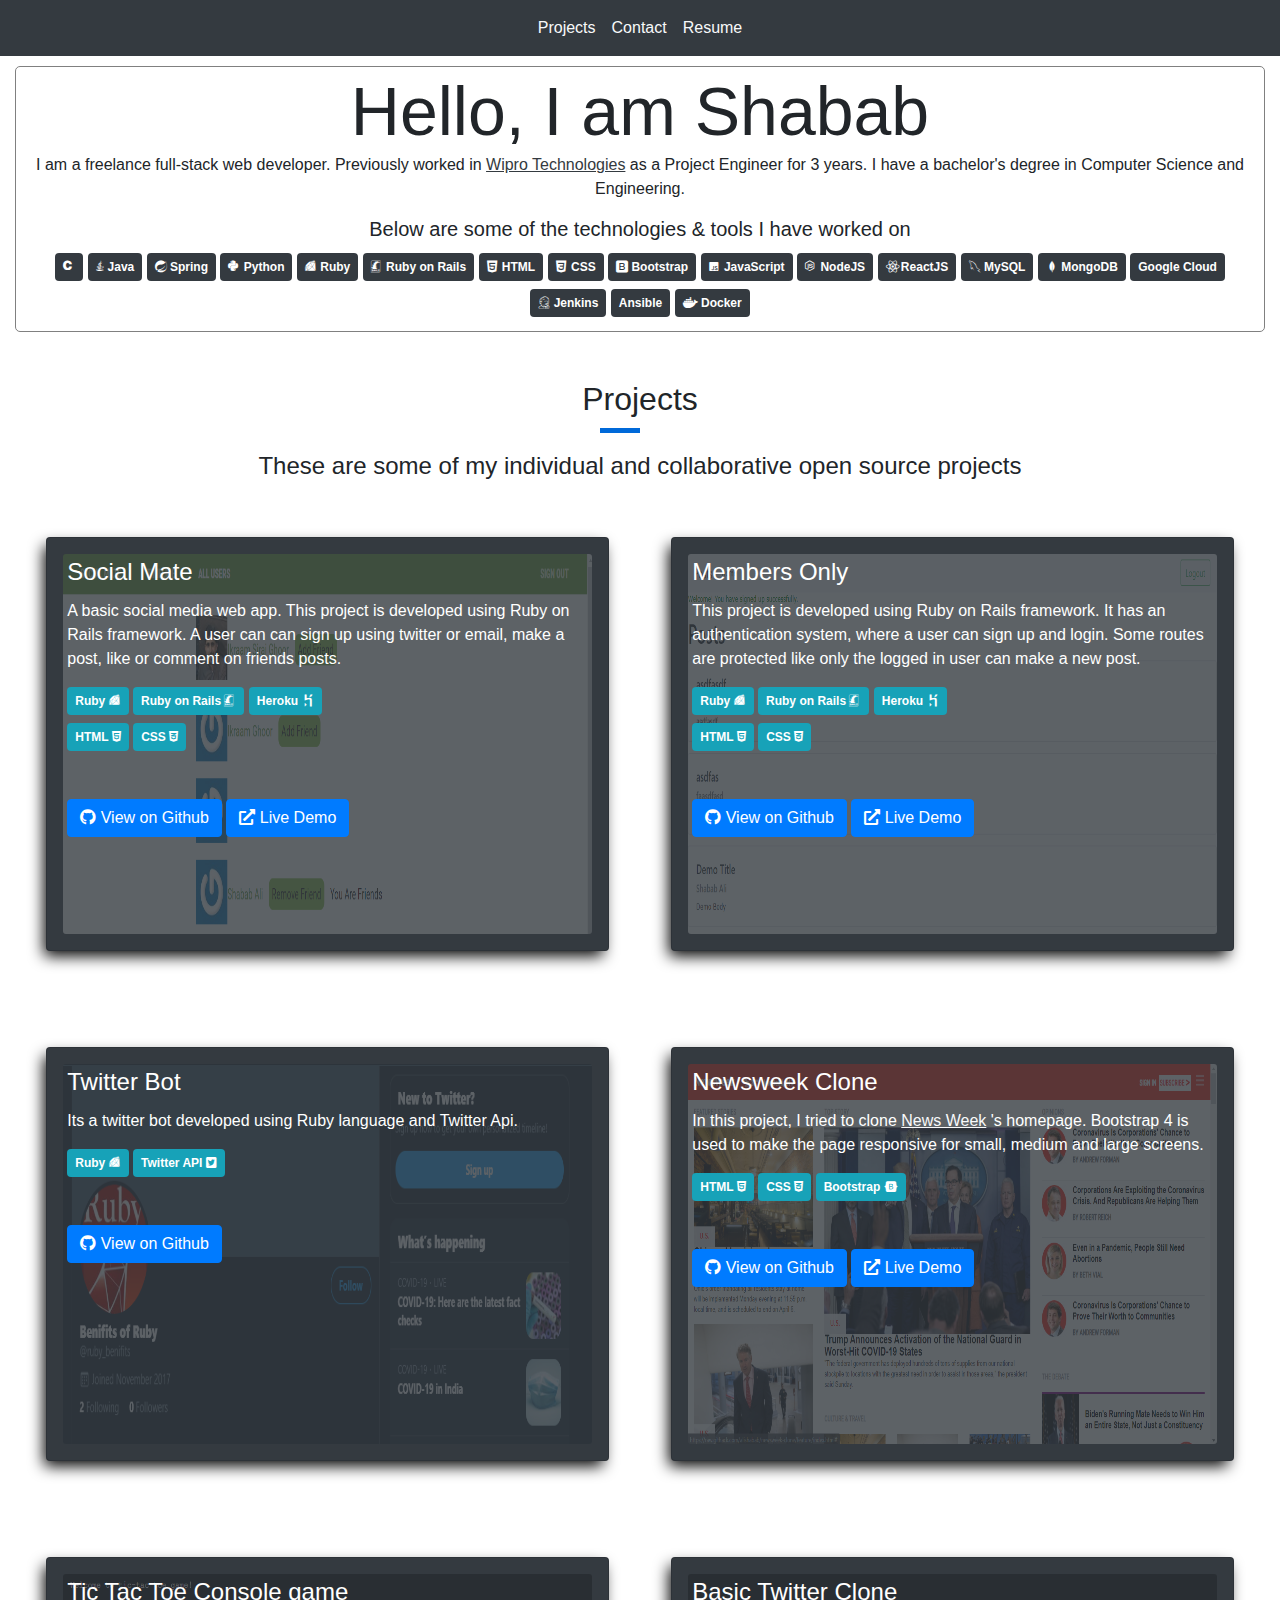
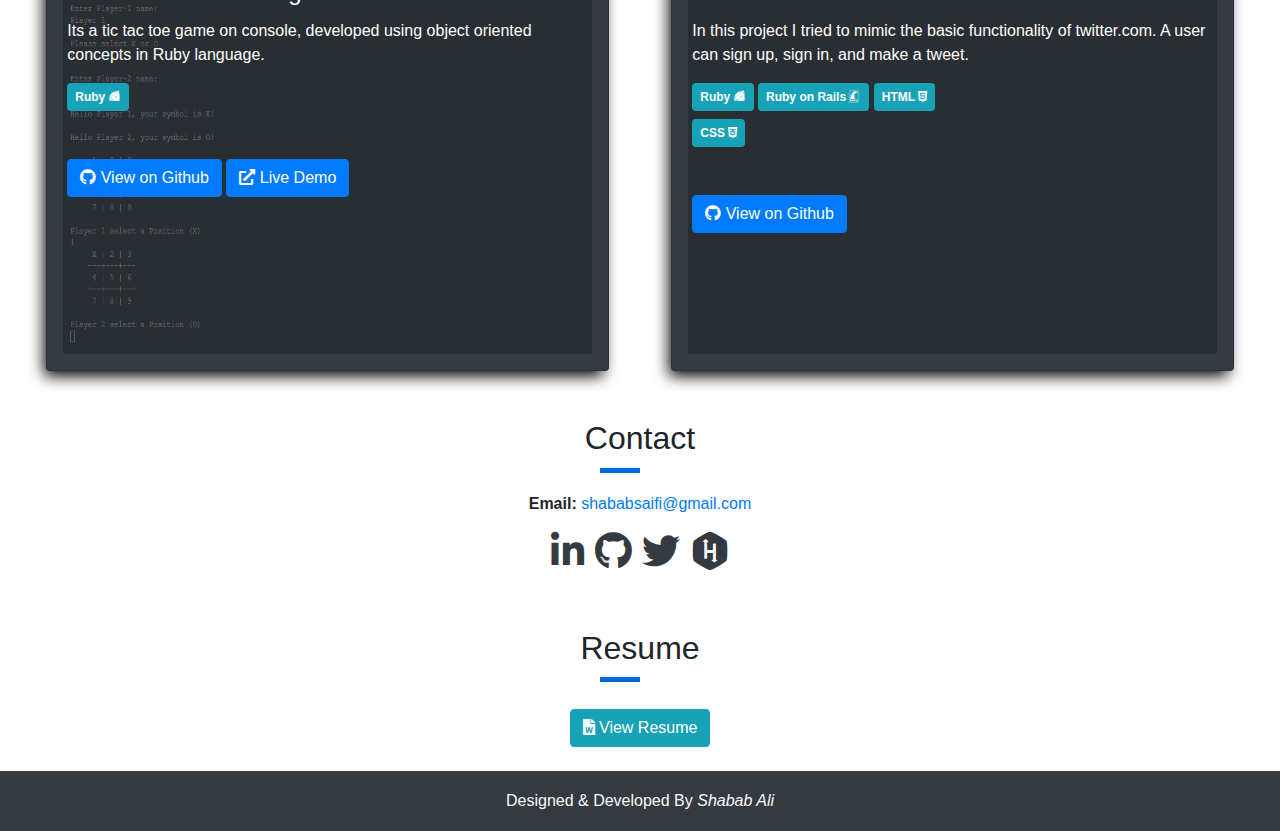
==== commit e12648ce: "Modified project list" ====
--- a/index.html
+++ b/index.html
@@ -166,30 +166,6 @@
             >
           </div>
         </div>
-        
-        <div class="card item bg-dark text-white my-5 p-3">
-          <img
-            class="card-img"
-            src="./img/news-week.PNG"
-            alt="Card image"
-          />
-          <div class="card-img-overlay">
-            <h4 class="card-title">The Next Web Clone</h4>
-            <p class="card-text"> I tried to clone <a href="https://thenextweb.com/" target="_blank" class="text-light"> <u>The Next Web</u></a>'s homepage in this project. The webpage is responsive and has 3 breakpoints 
-              for small, medium and large screens.
-            </p>
-            <div class="d-block">
-            <span class="badge badge-info p-2">HTML <i class="fab fa-html5"></i></span> <span class="badge badge-info p-2">CSS <i class="fab fa-css3-alt"></i></span>
-          </div>
-            
-            <a href="https://github.com/alishabab/cloning-thenextweb" target="_blank" class="btn btn-primary mt-5">
-              <i class="fab fa-github"></i> View on Github</a
-            >
-            <a href="https://raw.githack.com/alishabab/cloning-thenextweb/feature/index.html" target="_blank" class="btn btn-primary mt-5">
-              <i class="fas fa-external-link-alt"></i> Live Demo </a
-            >
-          </div>
-        </div>
 
         <div class="card item bg-dark text-white my-5 p-3">
           <img
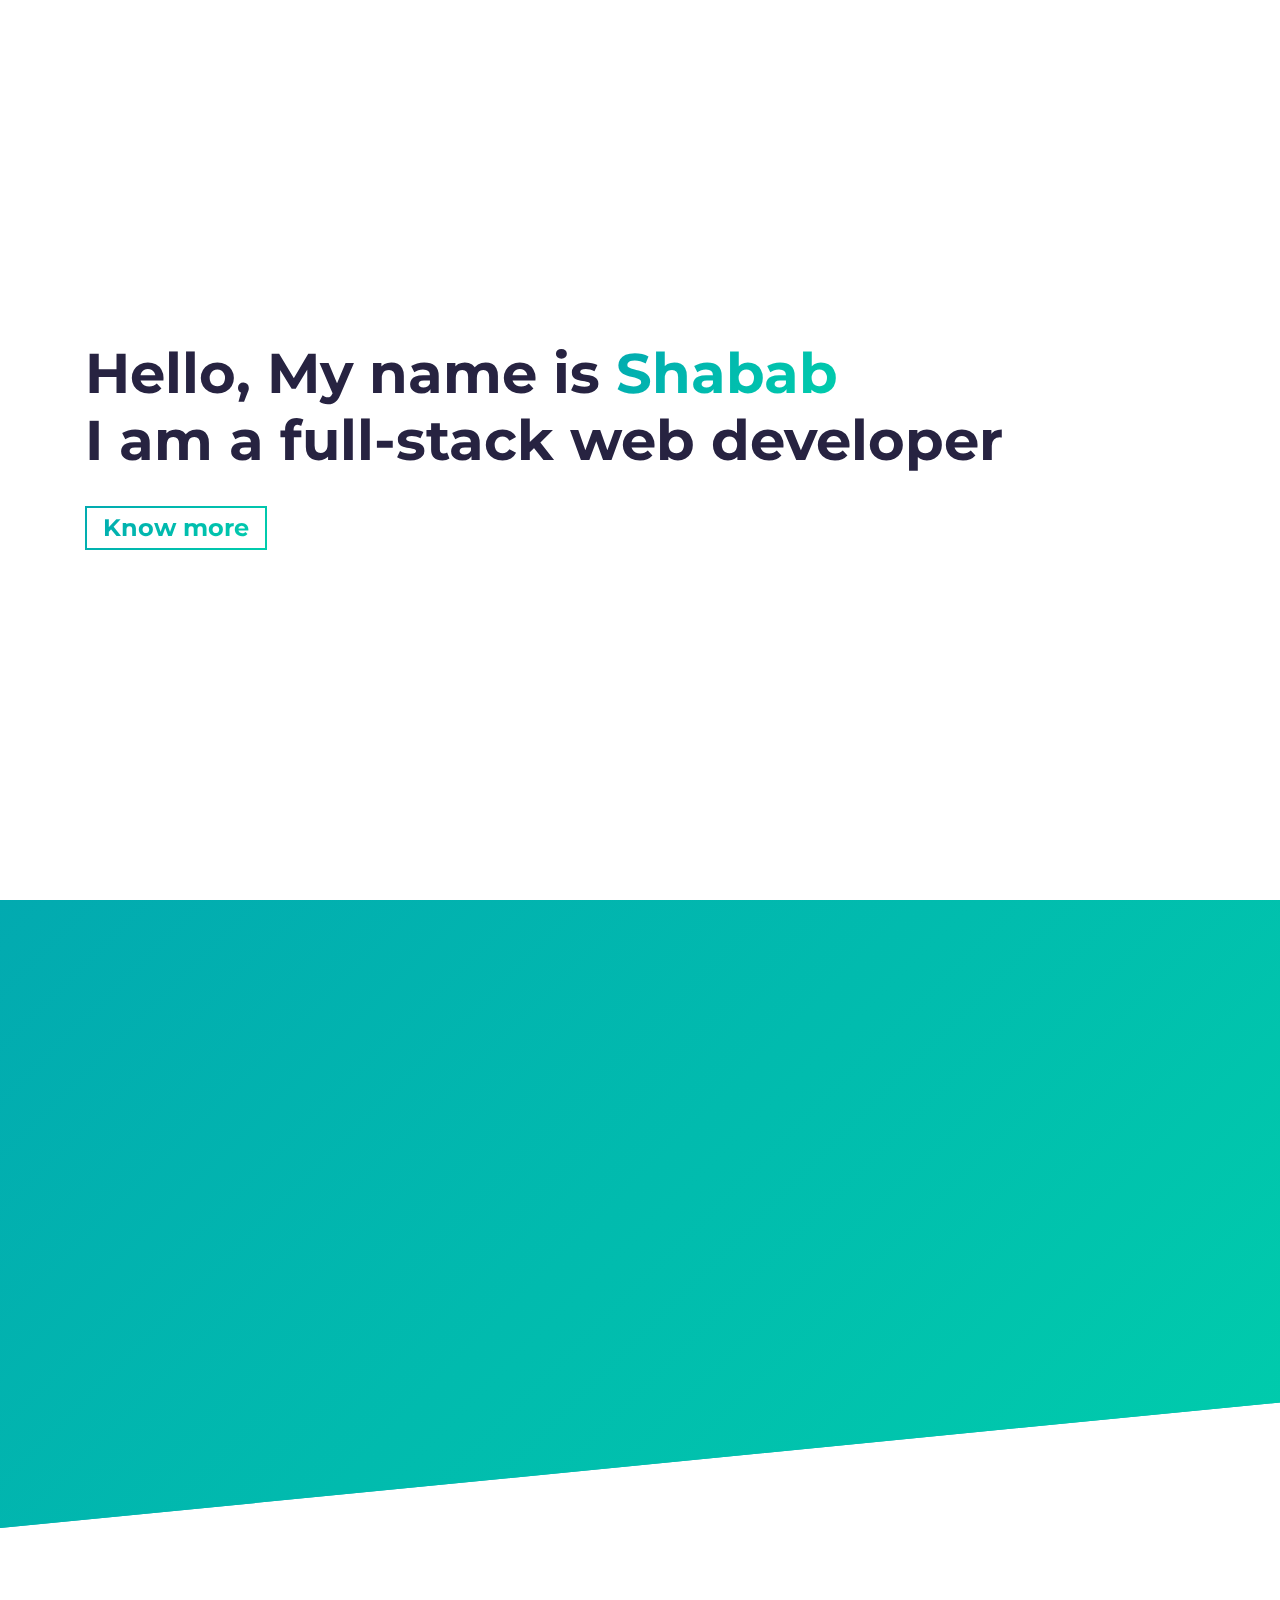
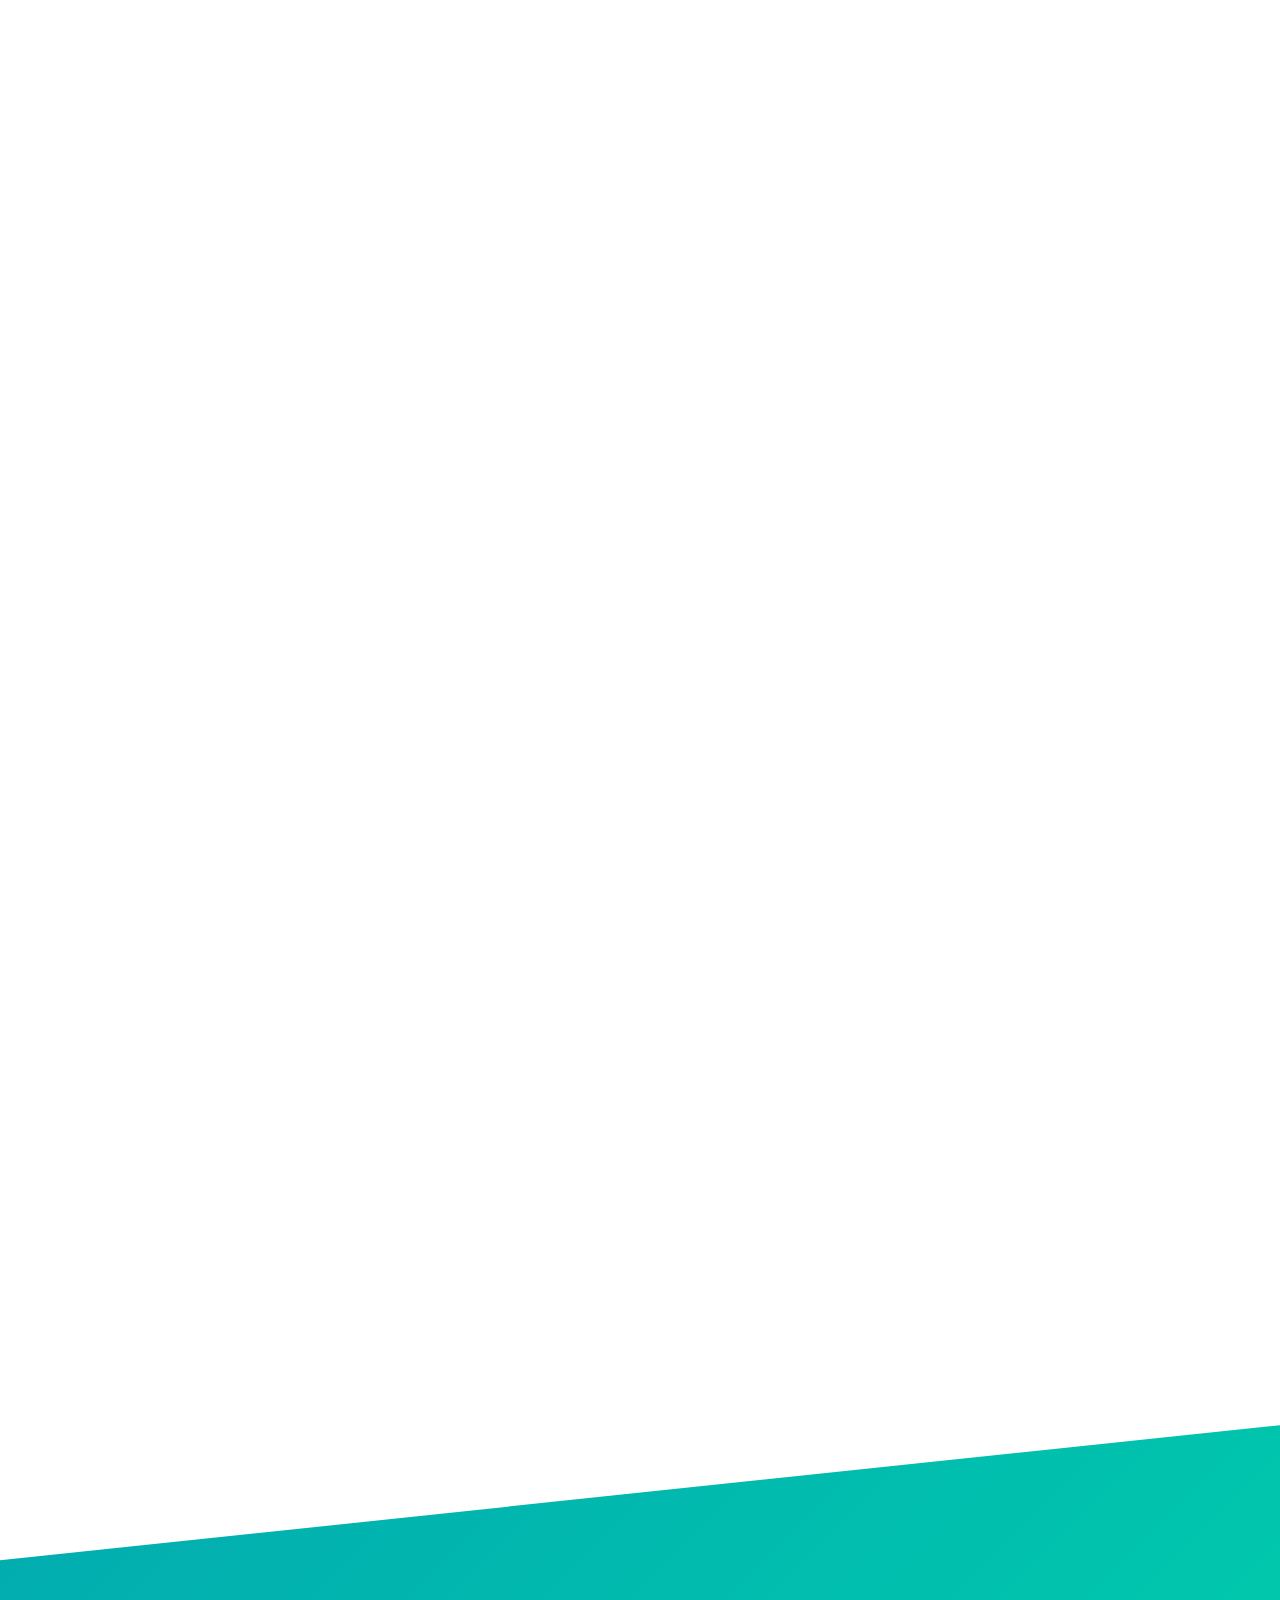
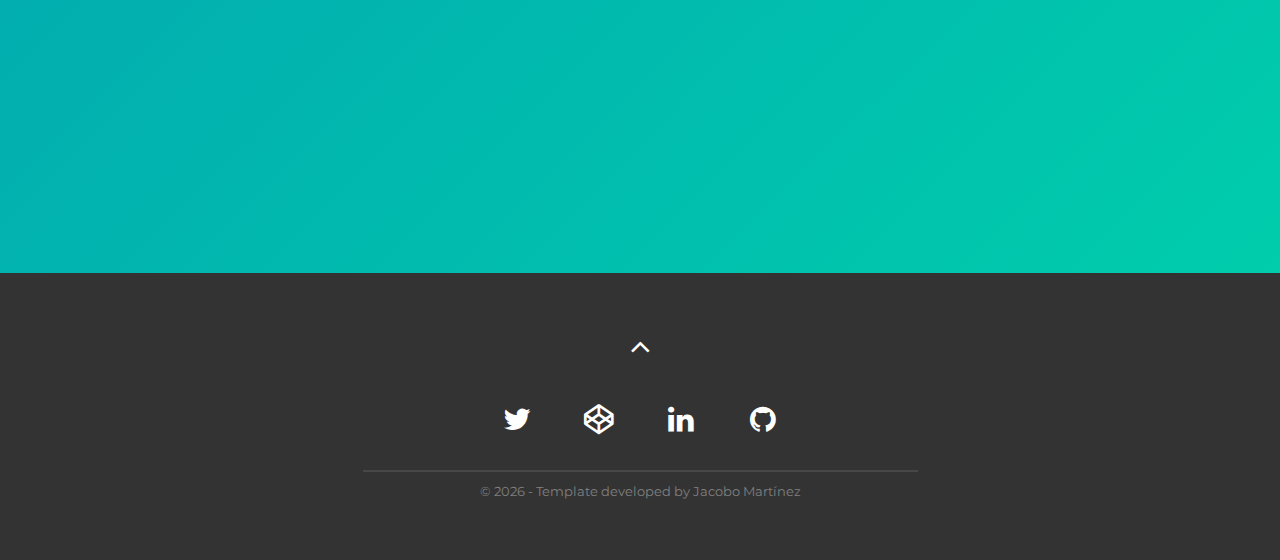
==== commit e55d0ffb: "Updates" ====
--- a/index.html
+++ b/index.html
@@ -1,278 +1,11 @@
-<!DOCTYPE html>
-<html lang="en">
-  <head>
-    <meta charset="UTF-8" />
-    <meta name="viewport" content="width=device-width, initial-scale=1.0" />
-    <!-- Latest compiled and minified CSS -->
-    <link
-      rel="stylesheet"
-      href="https://maxcdn.bootstrapcdn.com/bootstrap/4.5.0/css/bootstrap.min.css"
-    />
-
-    <link
-      rel="stylesheet"
-      href="https://cdnjs.cloudflare.com/ajax/libs/font-awesome/5.13.0/css/all.min.css"
-    />
-    <link rel="stylesheet" href="./css/font-mfizz-2.4.1/font-mfizz.css">
-    <link rel="stylesheet" href="./css/style.css" />
-
-    <!-- jQuery library -->
-    <script src="https://ajax.googleapis.com/ajax/libs/jquery/3.5.1/jquery.min.js"></script>
-
-    <!-- Popper JS -->
-    <script src="https://cdnjs.cloudflare.com/ajax/libs/popper.js/1.16.0/umd/popper.min.js"></script>
-
-    <!-- Latest compiled JavaScript -->
-    <script src="https://maxcdn.bootstrapcdn.com/bootstrap/4.5.0/js/bootstrap.min.js"></script>
-    <title>Shabab Ali</title>
-  </head>
-  <body>
-    <header>
-    <nav class="navbar navbar-expand-lg navbar-dark bg-dark">
-        <ul class="navbar-nav m-auto">
-          <li class="nav-item">
-            <a class="nav-link text-light" href="#projects">Projects</a>
-          </li>
-          <li class="nav-item">
-            <a class="nav-link text-light" href="#contact">Contact</a>
-          </li>
-          <li class="nav-item">
-            <a class="nav-link text-light" href="#resume">Resume</a>
-          </li>
-        </ul>
-    </nav>
-  </header>
-    <main>
-    <section class="intro">
-      <div class="container-fluid">
-        <!-- <div class="row"> -->
-          <div class="col intro-text border-around">
-            <h2 class="intro-heading text-center">Hello, I am Shabab</h2>
-            <p class="text-center">
-              I am a freelance full-stack web developer. Previously worked in  <a class="text-dark" href="https://www.wipro.com" target="_blank"> <u>Wipro Technologies</u></a>
-               as a Project Engineer for 3 years. 
-              I have a bachelor's degree in Computer Science and Engineering.
-            </p>
-            <h5 class="text-center"> Below are some of the technologies & tools I have worked on</h5>
-            <div class="text-center">
-              <span class="badge badge-dark p-2 my-1"><i class="icon-c"></i></span>
-              <span class="badge badge-dark p-2 my-1"><i class="icon-java-bold"></i>Java</span>
-              <span class="badge badge-dark p-2 my-1"><i class="icon-spring"></i> Spring </span>
-              <span class="badge badge-dark p-2 my-1"><i class="icon-python"></i> Python</span>
-              <span class="badge badge-dark p-2 my-1"><i class="icon-ruby"></i> Ruby</span>
-              <span class="badge badge-dark p-2 my-1"><i class="icon-ruby-on-rails-alt"></i> Ruby on Rails</span>
-              <span class="badge badge-dark p-2 my-1"><i class="icon-html5-alt"></i> HTML</span>
-              <span class="badge badge-dark p-2 my-1"><i class="icon-css3-alt"></i> CSS</span>
-              <span class="badge badge-dark p-2 my-1"><i class="icon-bootstrap"></i> Bootstrap</span>
-              <span class="badge badge-dark p-2 my-1"><i class="icon-javascript-alt"></i> JavaScript</span>
-              <span class="badge badge-dark p-2 my-1"><i class="icon-nodejs"></i> NodeJS</span>
-              <span class="badge badge-dark p-2 my-1"><i class="icon-reactjs"></i> ReactJS</span>
-              <span class="badge badge-dark p-2 my-1"><i class="icon-mysql"></i> MySQL</span>
-              <span class="badge badge-dark p-2 my-1"><i class="icon-mongodb"></i> MongoDB</span>
-              <span class="badge badge-dark p-2 my-1"> Google Cloud</span>
-              <span class="badge badge-dark p-2 my-1"><i class="fab fa-jenkins"></i> Jenkins</span>
-              <span class="badge badge-dark p-2 my-1"> Ansible</span>
-              <span class="badge badge-dark p-2 my-1"><i class="fab fa-docker"></i> Docker</span>
-              
-              
-            </div>
-          <!-- </div> -->
-        </div>
-      </div>
-    </section>
-
-    <section class="projects mt-5" id="projects">
-      <h2 class="text-center section-heading">Projects <span></span></h2>
-      <h4 class="text-center mt-4"> These are some of my individual and collaborative open source projects</h4>
-      <!-- <h4 class="text-center"><i class="fas fa-hand-point-down"></i></h4> -->
-      <div class="container-fluid">
-          <div class="projects-wrapper">
-
-            <div class="card item bg-dark text-white my-5 p-3">
-              <img
-                class="card-img"
-                src="./img/social-mate.PNG"
-                alt="Card image"
-              />
-              <div class="card-img-overlay">
-                <h4 class="card-title">Social Mate</h4>
-                <p class="card-text"> A basic social media web app. This project is developed using Ruby on Rails framework.
-                  A user can can sign up using twitter or email, make a post, like or comment on friends posts.
-                </p>
-                <div class="d-block">
-                  <span class="badge badge-info p-2">Ruby <i class="icon-ruby"></i></span>
-                  <span class="badge badge-info p-2">Ruby on Rails <i class="icon-ruby-on-rails-alt"></i> </span>
-                
-                  <span class="badge badge-info p-2">Heroku <i class="icon-heroku"></i> </span> <br>
-                  <span class="badge badge-info p-2 mt-2">HTML <i class="fab fa-html5"></i></span>
-                   <span class="badge badge-info p-2 mt-2">CSS <i class="fab fa-css3-alt"></i></span>
-              </div>
-                
-              <a href="https://github.com/alishabab/ror-social-scaffold" target="_blank" class="btn btn-primary mt-5">
-                <i class="fab fa-github"></i> View on Github</a
-              >
-              <a href="https://social-mate.herokuapp.com/" target="_blank" class="btn btn-primary mt-5">
-                <i class="fas fa-external-link-alt"></i> Live Demo </a
-              >
-              </div>
-            </div>
-
-        <div class="card item bg-dark text-white my-5 p-3">
-          <img
-            class="card-img"
-            src="./img/member-only.PNG"
-            alt="Card image"
-          />
-          <div class="card-img-overlay">
-            <h4 class="card-title">Members Only</h4>
-            <p class="card-text"> This project is developed using Ruby on Rails framework.
-              It has an authentication system, where a user can sign up and login. Some routes are protected like only the logged in user can make a new post.
-            </p>
-            <div class="d-block">
-              <span class="badge badge-info p-2">Ruby <i class="icon-ruby"></i></span>
-              <span class="badge badge-info p-2">Ruby on Rails <i class="icon-ruby-on-rails-alt"></i> </span>
-            
-              <span class="badge badge-info p-2">Heroku <i class="icon-heroku"></i> </span> <br>
-              <span class="badge badge-info p-2 mt-2">HTML <i class="fab fa-html5"></i></span>
-               <span class="badge badge-info p-2 mt-2">CSS <i class="fab fa-css3-alt"></i></span>
-          </div>
-            
-          <a href="https://github.com/alishabab/members-only" target="_blank" class="btn btn-primary mt-5">
-            <i class="fab fa-github"></i> View on Github</a
-          >
-          <a href="https://obscure-oasis-88086.herokuapp.com/" target="_blank" class="btn btn-primary mt-5">
-            <i class="fas fa-external-link-alt"></i> Live Demo </a
-          >
-          </div>
-        </div>
-
-        <div class="card item bg-dark text-white my-5 p-3">
-          <img
-            class="card-img"
-            src="./img/twitter-bot.PNG"
-            alt="Card image"
-          />
-          <div class="card-img-overlay">
-            <h4 class="card-title">Twitter Bot</h4>
-            <p class="card-text"> Its a twitter bot developed using Ruby language and Twitter Api.
-            </p>
-            <div class="d-block">
-              <span class="badge badge-info p-2">Ruby <i class="icon-ruby"></i></span>
-              <span class="badge badge-info p-2"> Twitter API <i class="fab fa-twitter-square"></i> </span>
-          </div>
-            
-            <a href="https://github.com/alishabab/twitter-bot-using-ruby" target="_blank" class="btn btn-primary mt-5">
-              <i class="fab fa-github"></i> View on Github</a
-            >
-          </div>
-        </div>
-
-        <div class="card item bg-dark text-white my-5 p-3">
-          <img
-            class="card-img"
-            src="./img/newsweek.PNG"
-            alt="Card image"
-          />
-          <div class="card-img-overlay">
-            <h4 class="card-title">Newsweek Clone</h4>
-            <p class="card-text"> In this project, I tried to clone <a href="https://thenewsweek.com" class="text-light"><u>News Week</u> </a>'s homepage. Bootstrap 4 is used to make the page 
-              responsive for small, medium and large screens.
-            </p>
-            <div class="d-block">
-            <span class="badge badge-info p-2">HTML <i class="fab fa-html5"></i></span> <span class="badge badge-info p-2">CSS <i class="fab fa-css3-alt"></i></span> <span class="badge badge-info p-2">Bootstrap <i class="fab fa-bootstrap"></i></span>
-          </div>
-            
-            <a href="https://github.com/alishabab/newsweek-clone" target="_blank" class="btn btn-primary mt-5">
-              <i class="fab fa-github"></i> View on Github</a
-            >
-            <a href="https://raw.githack.com/alishabab/newsweek-clone/feature/index.html" target="_blank" class="btn btn-primary mt-5">
-              <i class="fas fa-external-link-alt"></i> Live Demo </a
-            >
-          </div>
-        </div>
-
-        <div class="card item bg-dark text-white my-5 p-3">
-          <img
-            class="card-img"
-            src="./img/tictactoe.PNG"
-            alt="Card image"
-          />
-          <div class="card-img-overlay">
-            <h4 class="card-title">Tic Tac Toe Console game</h4>
-            <p class="card-text"> Its a tic tac toe game on console, developed using object oriented concepts in Ruby language.
-            </p>
-            <div class="d-block">
-            <span class="badge badge-info p-2">Ruby <i class="icon-ruby"></i></span>
-          </div>
-            
-            <a href="https://github.com/alishabab/tic_tac_toe" target="_blank" class="btn btn-primary mt-5">
-              <i class="fab fa-github"></i> View on Github</a
-            >
-            <a href="https://repl.it/@shababsaifi/Tic-Tac-Toe" target="_blank" class="btn btn-primary mt-5">
-              <i class="fas fa-external-link-alt"></i> Live Demo </a
-            >
-          </div>
-        </div>
-      
-
-      
-
-        <div class="card item bg-dark text-white my-5 p-3">
-          <img
-            class="card-img"
-            src="./img/dark.PNG"
-            alt="Card image"
-          />
-          <div class="card-img-overlay">
-            <h4 class="card-title">Basic Twitter Clone</h4>
-            <p class="card-text"> In this project I tried to mimic the basic functionality of twitter.com. A user can sign up, sign in, and make a tweet.
-          
-            </p>
-            <div class="d-block">
-              <span class="badge badge-info p-2">Ruby <i class="icon-ruby"></i></span>
-              <span class="badge badge-info p-2">Ruby on Rails <i class="icon-ruby-on-rails-alt"></i> </span>
-              <span class="badge badge-info p-2">HTML <i class="fab fa-html5"></i></span> <br>
-              <span class="badge badge-info p-2 mt-2">CSS <i class="fab fa-css3-alt"></i></span>
-          </div>
-            
-          <a href="https://github.com/alishabab/basic-twitter" target="_blank" class="btn btn-primary mt-5">
-            <i class="fab fa-github"></i> View on Github</a
-          >
-          </div>
-        </div>
-      </div>
-    
-      </div>
-    </section>
-    <section class="contact text-center" id="contact">
-      <h2 class="section-heading">Contact <span></span></h2>
-      <div class="contaier-fluid mt-4">
-        <!-- <h5>Address:<i class="fas fa-map-marked-alt"></i></h5>
-        <p>678, Main Market</p>
-        <p>Said Nagli, Amroha</p>
-        <p>UP, India - 244242</p> -->
-        <label> <strong>Email:</strong></label> <a href="mailto:shababsaifi@gmail.com">shababsaifi@gmail.com</a>
-        <div class="social">
-          <a href="https://www.linkedin.com/in/shababali/" class="text-dark" target="_blank"><i class="fab fa-linkedin-in"></i></a> 
-          <a href="https://github.com/alishabab" class="text-dark" target="_blank"><i class="fab fa-github"></i></a> 
-          <a href="https://twitter.com/shabab_ali" class="text-dark" target="_blank"><i class="fab fa-twitter"></i></a>
-          <a href="https://www.hackerrank.com/shababsaifi" class="text-dark" target="_blank"><i class="fab fa-hackerrank"></i></a>
-        </div>
-      </div>
-       
-    </section>
-    <section id="resume" class="mt-5">
-      <h2 class="text-center section-heading">Resume<span></span></h2>
-      <div class="container-fluid d-flex justify-content-center">
-        <a href="https://docs.google.com/document/d/1qTNljPy6Fy0H2mpE20t3rM5yHMLXUuKqhDvwEB_qHU8/edit?usp=sharing" target="_blank" class="btn btn-info my-4">
-          <i class="fas fa-file-word"></i> View Resume </a
-        >
-      </div>
-    </section>
-  </main>
-  <footer class="footer bg-dark text-light align-items-center">
-    <p class="m-0 p-0">Designed & Developed By <em>Shabab Ali</em></p>
-  </footer>
-  
-  </body>
-</html>
+<!DOCTYPE html><html lang="en"><head><meta charSet="utf-8"/><meta http-equiv="x-ua-compatible" content="ie=edge"/><meta name="viewport" content="width=device-width, initial-scale=1, shrink-to-fit=no"/><style data-href="/styles.79529a93fff7db19d890.css" id="gatsby-global-css">@import url(https://fonts.googleapis.com/css?family=Montserrat:400,700&display=swap);
+/*!
+ * Bootstrap v4.5.3 (https://getbootstrap.com/)
+ * Copyright 2011-2020 The Bootstrap Authors
+ * Copyright 2011-2020 Twitter, Inc.
+ * Licensed under MIT (https://github.com/twbs/bootstrap/blob/main/LICENSE)
+ */:root{--blue:#007bff;--indigo:#6610f2;--purple:#6f42c1;--pink:#e83e8c;--red:#dc3545;--orange:#fd7e14;--yellow:#ffc107;--green:#28a745;--teal:#20c997;--cyan:#17a2b8;--white:#fff;--gray:#6c757d;--gray-dark:#343a40;--primary:#007bff;--secondary:#6c757d;--success:#28a745;--info:#17a2b8;--warning:#ffc107;--danger:#dc3545;--light:#f8f9fa;--dark:#343a40;--breakpoint-xs:0;--breakpoint-sm:576px;--breakpoint-md:768px;--breakpoint-lg:992px;--breakpoint-xl:1200px;--font-family-sans-serif:-apple-system,BlinkMacSystemFont,"Segoe UI",Roboto,"Helvetica Neue",Arial,"Noto Sans",sans-serif,"Apple Color Emoji","Segoe UI Emoji","Segoe UI Symbol","Noto Color Emoji";--font-family-monospace:SFMono-Regular,Menlo,Monaco,Consolas,"Liberation Mono","Courier New",monospace}*,:after,:before{box-sizing:border-box}html{font-family:sans-serif;line-height:1.15;-webkit-text-size-adjust:100%;-webkit-tap-highlight-color:transparent}article,aside,figcaption,figure,footer,header,hgroup,main,nav,section{display:block}body{margin:0;font-family:-apple-system,BlinkMacSystemFont,Segoe UI,Roboto,Helvetica Neue,Arial,Noto Sans,sans-serif,Apple Color Emoji,Segoe UI Emoji,Segoe UI Symbol,Noto Color Emoji;font-size:1rem;font-weight:400;line-height:1.5;color:#212529;text-align:left;background-color:#fff}[tabindex="-1"]:focus:not(:focus-visible){outline:0!important}hr{box-sizing:content-box;height:0;overflow:visible}h1,h2,h3,h4,h5,h6{margin-top:0;margin-bottom:.5rem}p{margin-top:0;margin-bottom:1rem}abbr[data-original-title],abbr[title]{text-decoration:underline;-webkit-text-decoration:underline dotted;text-decoration:underline dotted;cursor:help;border-bottom:0;-webkit-text-decoration-skip-ink:none;text-decoration-skip-ink:none}address{font-style:normal;line-height:inherit}address,dl,ol,ul{margin-bottom:1rem}dl,ol,ul{margin-top:0}ol ol,ol ul,ul ol,ul ul{margin-bottom:0}dt{font-weight:700}dd{margin-bottom:.5rem;margin-left:0}blockquote{margin:0 0 1rem}b,strong{font-weight:bolder}small{font-size:80%}sub,sup{position:relative;font-size:75%;line-height:0;vertical-align:baseline}sub{bottom:-.25em}sup{top:-.5em}a{color:#007bff;text-decoration:none;background-color:transparent}a:hover{color:#0056b3;text-decoration:underline}a:not([href]):not([class]),a:not([href]):not([class]):hover{color:inherit;text-decoration:none}code,kbd,pre,samp{font-family:SFMono-Regular,Menlo,Monaco,Consolas,Liberation Mono,Courier New,monospace;font-size:1em}pre{margin-top:0;margin-bottom:1rem;overflow:auto;-ms-overflow-style:scrollbar}figure{margin:0 0 1rem}img{border-style:none}img,svg{vertical-align:middle}svg{overflow:hidden}table{border-collapse:collapse}caption{padding-top:.75rem;padding-bottom:.75rem;color:#6c757d;text-align:left;caption-side:bottom}th{text-align:inherit;text-align:-webkit-match-parent}label{display:inline-block;margin-bottom:.5rem}button{border-radius:0}button:focus{outline:1px dotted;outline:5px auto -webkit-focus-ring-color}button,input,optgroup,select,textarea{margin:0;font-family:inherit;font-size:inherit;line-height:inherit}button,input{overflow:visible}button,select{text-transform:none}[role=button]{cursor:pointer}select{word-wrap:normal}[type=button],[type=reset],[type=submit],button{-webkit-appearance:button}[type=button]:not(:disabled),[type=reset]:not(:disabled),[type=submit]:not(:disabled),button:not(:disabled){cursor:pointer}[type=button]::-moz-focus-inner,[type=reset]::-moz-focus-inner,[type=submit]::-moz-focus-inner,button::-moz-focus-inner{padding:0;border-style:none}input[type=checkbox],input[type=radio]{box-sizing:border-box;padding:0}textarea{overflow:auto;resize:vertical}fieldset{min-width:0;padding:0;margin:0;border:0}legend{display:block;width:100%;max-width:100%;padding:0;margin-bottom:.5rem;font-size:1.5rem;line-height:inherit;color:inherit;white-space:normal}progress{vertical-align:baseline}[type=number]::-webkit-inner-spin-button,[type=number]::-webkit-outer-spin-button{height:auto}[type=search]{outline-offset:-2px;-webkit-appearance:none}[type=search]::-webkit-search-decoration{-webkit-appearance:none}::-webkit-file-upload-button{font:inherit;-webkit-appearance:button}output{display:inline-block}summary{display:list-item;cursor:pointer}template{display:none}[hidden]{display:none!important}.h1,.h2,.h3,.h4,.h5,.h6,h1,h2,h3,h4,h5,h6{margin-bottom:.5rem;font-weight:500;line-height:1.2}.h1,h1{font-size:2.5rem}.h2,h2{font-size:2rem}.h3,h3{font-size:1.75rem}.h4,h4{font-size:1.5rem}.h5,h5{font-size:1.25rem}.h6,h6{font-size:1rem}.lead{font-size:1.25rem;font-weight:300}.display-1{font-size:6rem}.display-1,.display-2{font-weight:300;line-height:1.2}.display-2{font-size:5.5rem}.display-3{font-size:4.5rem}.display-3,.display-4{font-weight:300;line-height:1.2}.display-4{font-size:3.5rem}hr{margin-top:1rem;margin-bottom:1rem;border:0;border-top:1px solid rgba(0,0,0,.1)}.small,small{font-size:80%;font-weight:400}.mark,mark{padding:.2em;background-color:#fcf8e3}.list-inline,.list-unstyled{padding-left:0;list-style:none}.list-inline-item{display:inline-block}.list-inline-item:not(:last-child){margin-right:.5rem}.initialism{font-size:90%;text-transform:uppercase}.blockquote{margin-bottom:1rem;font-size:1.25rem}.blockquote-footer{display:block;font-size:80%;color:#6c757d}.blockquote-footer:before{content:"\2014\A0"}.img-fluid,.img-thumbnail{max-width:100%;height:auto}.img-thumbnail{padding:.25rem;background-color:#fff;border:1px solid #dee2e6;border-radius:.25rem}.figure{display:inline-block}.figure-img{margin-bottom:.5rem;line-height:1}.figure-caption{font-size:90%;color:#6c757d}code{font-size:87.5%;color:#e83e8c;word-wrap:break-word}a>code{color:inherit}kbd{padding:.2rem .4rem;font-size:87.5%;color:#fff;background-color:#212529;border-radius:.2rem}kbd kbd{padding:0;font-size:100%;font-weight:700}pre{display:block;font-size:87.5%;color:#212529}pre code{font-size:inherit;color:inherit;word-break:normal}.pre-scrollable{max-height:340px;overflow-y:scroll}.container,.container-fluid,.container-lg,.container-md,.container-sm,.container-xl{width:100%;padding-right:15px;padding-left:15px;margin-right:auto;margin-left:auto}@media (min-width:576px){.container,.container-sm{max-width:540px}}@media (min-width:768px){.container,.container-md,.container-sm{max-width:720px}}@media (min-width:992px){.container,.container-lg,.container-md,.container-sm{max-width:960px}}@media (min-width:1200px){.container,.container-lg,.container-md,.container-sm,.container-xl{max-width:1140px}}.row{display:flex;flex-wrap:wrap;margin-right:-15px;margin-left:-15px}.no-gutters{margin-right:0;margin-left:0}.no-gutters>.col,.no-gutters>[class*=col-]{padding-right:0;padding-left:0}.col,.col-1,.col-2,.col-3,.col-4,.col-5,.col-6,.col-7,.col-8,.col-9,.col-10,.col-11,.col-12,.col-auto,.col-lg,.col-lg-1,.col-lg-2,.col-lg-3,.col-lg-4,.col-lg-5,.col-lg-6,.col-lg-7,.col-lg-8,.col-lg-9,.col-lg-10,.col-lg-11,.col-lg-12,.col-lg-auto,.col-md,.col-md-1,.col-md-2,.col-md-3,.col-md-4,.col-md-5,.col-md-6,.col-md-7,.col-md-8,.col-md-9,.col-md-10,.col-md-11,.col-md-12,.col-md-auto,.col-sm,.col-sm-1,.col-sm-2,.col-sm-3,.col-sm-4,.col-sm-5,.col-sm-6,.col-sm-7,.col-sm-8,.col-sm-9,.col-sm-10,.col-sm-11,.col-sm-12,.col-sm-auto,.col-xl,.col-xl-1,.col-xl-2,.col-xl-3,.col-xl-4,.col-xl-5,.col-xl-6,.col-xl-7,.col-xl-8,.col-xl-9,.col-xl-10,.col-xl-11,.col-xl-12,.col-xl-auto{position:relative;width:100%;padding-right:15px;padding-left:15px}.col{flex-basis:0;flex-grow:1;max-width:100%}.row-cols-1>*{flex:0 0 100%;max-width:100%}.row-cols-2>*{flex:0 0 50%;max-width:50%}.row-cols-3>*{flex:0 0 33.333333%;max-width:33.333333%}.row-cols-4>*{flex:0 0 25%;max-width:25%}.row-cols-5>*{flex:0 0 20%;max-width:20%}.row-cols-6>*{flex:0 0 16.666667%;max-width:16.666667%}.col-auto{flex:0 0 auto;width:auto;max-width:100%}.col-1{flex:0 0 8.333333%;max-width:8.333333%}.col-2{flex:0 0 16.666667%;max-width:16.666667%}.col-3{flex:0 0 25%;max-width:25%}.col-4{flex:0 0 33.333333%;max-width:33.333333%}.col-5{flex:0 0 41.666667%;max-width:41.666667%}.col-6{flex:0 0 50%;max-width:50%}.col-7{flex:0 0 58.333333%;max-width:58.333333%}.col-8{flex:0 0 66.666667%;max-width:66.666667%}.col-9{flex:0 0 75%;max-width:75%}.col-10{flex:0 0 83.333333%;max-width:83.333333%}.col-11{flex:0 0 91.666667%;max-width:91.666667%}.col-12{flex:0 0 100%;max-width:100%}.order-first{order:-1}.order-last{order:13}.order-0{order:0}.order-1{order:1}.order-2{order:2}.order-3{order:3}.order-4{order:4}.order-5{order:5}.order-6{order:6}.order-7{order:7}.order-8{order:8}.order-9{order:9}.order-10{order:10}.order-11{order:11}.order-12{order:12}.offset-1{margin-left:8.333333%}.offset-2{margin-left:16.666667%}.offset-3{margin-left:25%}.offset-4{margin-left:33.333333%}.offset-5{margin-left:41.666667%}.offset-6{margin-left:50%}.offset-7{margin-left:58.333333%}.offset-8{margin-left:66.666667%}.offset-9{margin-left:75%}.offset-10{margin-left:83.333333%}.offset-11{margin-left:91.666667%}@media (min-width:576px){.col-sm{flex-basis:0;flex-grow:1;max-width:100%}.row-cols-sm-1>*{flex:0 0 100%;max-width:100%}.row-cols-sm-2>*{flex:0 0 50%;max-width:50%}.row-cols-sm-3>*{flex:0 0 33.333333%;max-width:33.333333%}.row-cols-sm-4>*{flex:0 0 25%;max-width:25%}.row-cols-sm-5>*{flex:0 0 20%;max-width:20%}.row-cols-sm-6>*{flex:0 0 16.666667%;max-width:16.666667%}.col-sm-auto{flex:0 0 auto;width:auto;max-width:100%}.col-sm-1{flex:0 0 8.333333%;max-width:8.333333%}.col-sm-2{flex:0 0 16.666667%;max-width:16.666667%}.col-sm-3{flex:0 0 25%;max-width:25%}.col-sm-4{flex:0 0 33.333333%;max-width:33.333333%}.col-sm-5{flex:0 0 41.666667%;max-width:41.666667%}.col-sm-6{flex:0 0 50%;max-width:50%}.col-sm-7{flex:0 0 58.333333%;max-width:58.333333%}.col-sm-8{flex:0 0 66.666667%;max-width:66.666667%}.col-sm-9{flex:0 0 75%;max-width:75%}.col-sm-10{flex:0 0 83.333333%;max-width:83.333333%}.col-sm-11{flex:0 0 91.666667%;max-width:91.666667%}.col-sm-12{flex:0 0 100%;max-width:100%}.order-sm-first{order:-1}.order-sm-last{order:13}.order-sm-0{order:0}.order-sm-1{order:1}.order-sm-2{order:2}.order-sm-3{order:3}.order-sm-4{order:4}.order-sm-5{order:5}.order-sm-6{order:6}.order-sm-7{order:7}.order-sm-8{order:8}.order-sm-9{order:9}.order-sm-10{order:10}.order-sm-11{order:11}.order-sm-12{order:12}.offset-sm-0{margin-left:0}.offset-sm-1{margin-left:8.333333%}.offset-sm-2{margin-left:16.666667%}.offset-sm-3{margin-left:25%}.offset-sm-4{margin-left:33.333333%}.offset-sm-5{margin-left:41.666667%}.offset-sm-6{margin-left:50%}.offset-sm-7{margin-left:58.333333%}.offset-sm-8{margin-left:66.666667%}.offset-sm-9{margin-left:75%}.offset-sm-10{margin-left:83.333333%}.offset-sm-11{margin-left:91.666667%}}@media (min-width:768px){.col-md{flex-basis:0;flex-grow:1;max-width:100%}.row-cols-md-1>*{flex:0 0 100%;max-width:100%}.row-cols-md-2>*{flex:0 0 50%;max-width:50%}.row-cols-md-3>*{flex:0 0 33.333333%;max-width:33.333333%}.row-cols-md-4>*{flex:0 0 25%;max-width:25%}.row-cols-md-5>*{flex:0 0 20%;max-width:20%}.row-cols-md-6>*{flex:0 0 16.666667%;max-width:16.666667%}.col-md-auto{flex:0 0 auto;width:auto;max-width:100%}.col-md-1{flex:0 0 8.333333%;max-width:8.333333%}.col-md-2{flex:0 0 16.666667%;max-width:16.666667%}.col-md-3{flex:0 0 25%;max-width:25%}.col-md-4{flex:0 0 33.333333%;max-width:33.333333%}.col-md-5{flex:0 0 41.666667%;max-width:41.666667%}.col-md-6{flex:0 0 50%;max-width:50%}.col-md-7{flex:0 0 58.333333%;max-width:58.333333%}.col-md-8{flex:0 0 66.666667%;max-width:66.666667%}.col-md-9{flex:0 0 75%;max-width:75%}.col-md-10{flex:0 0 83.333333%;max-width:83.333333%}.col-md-11{flex:0 0 91.666667%;max-width:91.666667%}.col-md-12{flex:0 0 100%;max-width:100%}.order-md-first{order:-1}.order-md-last{order:13}.order-md-0{order:0}.order-md-1{order:1}.order-md-2{order:2}.order-md-3{order:3}.order-md-4{order:4}.order-md-5{order:5}.order-md-6{order:6}.order-md-7{order:7}.order-md-8{order:8}.order-md-9{order:9}.order-md-10{order:10}.order-md-11{order:11}.order-md-12{order:12}.offset-md-0{margin-left:0}.offset-md-1{margin-left:8.333333%}.offset-md-2{margin-left:16.666667%}.offset-md-3{margin-left:25%}.offset-md-4{margin-left:33.333333%}.offset-md-5{margin-left:41.666667%}.offset-md-6{margin-left:50%}.offset-md-7{margin-left:58.333333%}.offset-md-8{margin-left:66.666667%}.offset-md-9{margin-left:75%}.offset-md-10{margin-left:83.333333%}.offset-md-11{margin-left:91.666667%}}@media (min-width:992px){.col-lg{flex-basis:0;flex-grow:1;max-width:100%}.row-cols-lg-1>*{flex:0 0 100%;max-width:100%}.row-cols-lg-2>*{flex:0 0 50%;max-width:50%}.row-cols-lg-3>*{flex:0 0 33.333333%;max-width:33.333333%}.row-cols-lg-4>*{flex:0 0 25%;max-width:25%}.row-cols-lg-5>*{flex:0 0 20%;max-width:20%}.row-cols-lg-6>*{flex:0 0 16.666667%;max-width:16.666667%}.col-lg-auto{flex:0 0 auto;width:auto;max-width:100%}.col-lg-1{flex:0 0 8.333333%;max-width:8.333333%}.col-lg-2{flex:0 0 16.666667%;max-width:16.666667%}.col-lg-3{flex:0 0 25%;max-width:25%}.col-lg-4{flex:0 0 33.333333%;max-width:33.333333%}.col-lg-5{flex:0 0 41.666667%;max-width:41.666667%}.col-lg-6{flex:0 0 50%;max-width:50%}.col-lg-7{flex:0 0 58.333333%;max-width:58.333333%}.col-lg-8{flex:0 0 66.666667%;max-width:66.666667%}.col-lg-9{flex:0 0 75%;max-width:75%}.col-lg-10{flex:0 0 83.333333%;max-width:83.333333%}.col-lg-11{flex:0 0 91.666667%;max-width:91.666667%}.col-lg-12{flex:0 0 100%;max-width:100%}.order-lg-first{order:-1}.order-lg-last{order:13}.order-lg-0{order:0}.order-lg-1{order:1}.order-lg-2{order:2}.order-lg-3{order:3}.order-lg-4{order:4}.order-lg-5{order:5}.order-lg-6{order:6}.order-lg-7{order:7}.order-lg-8{order:8}.order-lg-9{order:9}.order-lg-10{order:10}.order-lg-11{order:11}.order-lg-12{order:12}.offset-lg-0{margin-left:0}.offset-lg-1{margin-left:8.333333%}.offset-lg-2{margin-left:16.666667%}.offset-lg-3{margin-left:25%}.offset-lg-4{margin-left:33.333333%}.offset-lg-5{margin-left:41.666667%}.offset-lg-6{margin-left:50%}.offset-lg-7{margin-left:58.333333%}.offset-lg-8{margin-left:66.666667%}.offset-lg-9{margin-left:75%}.offset-lg-10{margin-left:83.333333%}.offset-lg-11{margin-left:91.666667%}}@media (min-width:1200px){.col-xl{flex-basis:0;flex-grow:1;max-width:100%}.row-cols-xl-1>*{flex:0 0 100%;max-width:100%}.row-cols-xl-2>*{flex:0 0 50%;max-width:50%}.row-cols-xl-3>*{flex:0 0 33.333333%;max-width:33.333333%}.row-cols-xl-4>*{flex:0 0 25%;max-width:25%}.row-cols-xl-5>*{flex:0 0 20%;max-width:20%}.row-cols-xl-6>*{flex:0 0 16.666667%;max-width:16.666667%}.col-xl-auto{flex:0 0 auto;width:auto;max-width:100%}.col-xl-1{flex:0 0 8.333333%;max-width:8.333333%}.col-xl-2{flex:0 0 16.666667%;max-width:16.666667%}.col-xl-3{flex:0 0 25%;max-width:25%}.col-xl-4{flex:0 0 33.333333%;max-width:33.333333%}.col-xl-5{flex:0 0 41.666667%;max-width:41.666667%}.col-xl-6{flex:0 0 50%;max-width:50%}.col-xl-7{flex:0 0 58.333333%;max-width:58.333333%}.col-xl-8{flex:0 0 66.666667%;max-width:66.666667%}.col-xl-9{flex:0 0 75%;max-width:75%}.col-xl-10{flex:0 0 83.333333%;max-width:83.333333%}.col-xl-11{flex:0 0 91.666667%;max-width:91.666667%}.col-xl-12{flex:0 0 100%;max-width:100%}.order-xl-first{order:-1}.order-xl-last{order:13}.order-xl-0{order:0}.order-xl-1{order:1}.order-xl-2{order:2}.order-xl-3{order:3}.order-xl-4{order:4}.order-xl-5{order:5}.order-xl-6{order:6}.order-xl-7{order:7}.order-xl-8{order:8}.order-xl-9{order:9}.order-xl-10{order:10}.order-xl-11{order:11}.order-xl-12{order:12}.offset-xl-0{margin-left:0}.offset-xl-1{margin-left:8.333333%}.offset-xl-2{margin-left:16.666667%}.offset-xl-3{margin-left:25%}.offset-xl-4{margin-left:33.333333%}.offset-xl-5{margin-left:41.666667%}.offset-xl-6{margin-left:50%}.offset-xl-7{margin-left:58.333333%}.offset-xl-8{margin-left:66.666667%}.offset-xl-9{margin-left:75%}.offset-xl-10{margin-left:83.333333%}.offset-xl-11{margin-left:91.666667%}}.table{width:100%;margin-bottom:1rem;color:#212529}.table td,.table th{padding:.75rem;vertical-align:top;border-top:1px solid #dee2e6}.table thead th{vertical-align:bottom;border-bottom:2px solid #dee2e6}.table tbody+tbody{border-top:2px solid #dee2e6}.table-sm td,.table-sm th{padding:.3rem}.table-bordered,.table-bordered td,.table-bordered th{border:1px solid #dee2e6}.table-bordered thead td,.table-bordered thead th{border-bottom-width:2px}.table-borderless tbody+tbody,.table-borderless td,.table-borderless th,.table-borderless thead th{border:0}.table-striped tbody tr:nth-of-type(odd){background-color:rgba(0,0,0,.05)}.table-hover tbody tr:hover{color:#212529;background-color:rgba(0,0,0,.075)}.table-primary,.table-primary>td,.table-primary>th{background-color:#b8daff}.table-primary tbody+tbody,.table-primary td,.table-primary th,.table-primary thead th{border-color:#7abaff}.table-hover .table-primary:hover,.table-hover .table-primary:hover>td,.table-hover .table-primary:hover>th{background-color:#9fcdff}.table-secondary,.table-secondary>td,.table-secondary>th{background-color:#d6d8db}.table-secondary tbody+tbody,.table-secondary td,.table-secondary th,.table-secondary thead th{border-color:#b3b7bb}.table-hover .table-secondary:hover,.table-hover .table-secondary:hover>td,.table-hover .table-secondary:hover>th{background-color:#c8cbcf}.table-success,.table-success>td,.table-success>th{background-color:#c3e6cb}.table-success tbody+tbody,.table-success td,.table-success th,.table-success thead th{border-color:#8fd19e}.table-hover .table-success:hover,.table-hover .table-success:hover>td,.table-hover .table-success:hover>th{background-color:#b1dfbb}.table-info,.table-info>td,.table-info>th{background-color:#bee5eb}.table-info tbody+tbody,.table-info td,.table-info th,.table-info thead th{border-color:#86cfda}.table-hover .table-info:hover,.table-hover .table-info:hover>td,.table-hover .table-info:hover>th{background-color:#abdde5}.table-warning,.table-warning>td,.table-warning>th{background-color:#ffeeba}.table-warning tbody+tbody,.table-warning td,.table-warning th,.table-warning thead th{border-color:#ffdf7e}.table-hover .table-warning:hover,.table-hover .table-warning:hover>td,.table-hover .table-warning:hover>th{background-color:#ffe8a1}.table-danger,.table-danger>td,.table-danger>th{background-color:#f5c6cb}.table-danger tbody+tbody,.table-danger td,.table-danger th,.table-danger thead th{border-color:#ed969e}.table-hover .table-danger:hover,.table-hover .table-danger:hover>td,.table-hover .table-danger:hover>th{background-color:#f1b0b7}.table-light,.table-light>td,.table-light>th{background-color:#fdfdfe}.table-light tbody+tbody,.table-light td,.table-light th,.table-light thead th{border-color:#fbfcfc}.table-hover .table-light:hover,.table-hover .table-light:hover>td,.table-hover .table-light:hover>th{background-color:#ececf6}.table-dark,.table-dark>td,.table-dark>th{background-color:#c6c8ca}.table-dark tbody+tbody,.table-dark td,.table-dark th,.table-dark thead th{border-color:#95999c}.table-hover .table-dark:hover,.table-hover .table-dark:hover>td,.table-hover .table-dark:hover>th{background-color:#b9bbbe}.table-active,.table-active>td,.table-active>th,.table-hover .table-active:hover,.table-hover .table-active:hover>td,.table-hover .table-active:hover>th{background-color:rgba(0,0,0,.075)}.table .thead-dark th{color:#fff;background-color:#343a40;border-color:#454d55}.table .thead-light th{color:#495057;background-color:#e9ecef;border-color:#dee2e6}.table-dark{color:#fff;background-color:#343a40}.table-dark td,.table-dark th,.table-dark thead th{border-color:#454d55}.table-dark.table-bordered{border:0}.table-dark.table-striped tbody tr:nth-of-type(odd){background-color:hsla(0,0%,100%,.05)}.table-dark.table-hover tbody tr:hover{color:#fff;background-color:hsla(0,0%,100%,.075)}@media (max-width:575.98px){.table-responsive-sm{display:block;width:100%;overflow-x:auto;-webkit-overflow-scrolling:touch}.table-responsive-sm>.table-bordered{border:0}}@media (max-width:767.98px){.table-responsive-md{display:block;width:100%;overflow-x:auto;-webkit-overflow-scrolling:touch}.table-responsive-md>.table-bordered{border:0}}@media (max-width:991.98px){.table-responsive-lg{display:block;width:100%;overflow-x:auto;-webkit-overflow-scrolling:touch}.table-responsive-lg>.table-bordered{border:0}}@media (max-width:1199.98px){.table-responsive-xl{display:block;width:100%;overflow-x:auto;-webkit-overflow-scrolling:touch}.table-responsive-xl>.table-bordered{border:0}}.table-responsive{display:block;width:100%;overflow-x:auto;-webkit-overflow-scrolling:touch}.table-responsive>.table-bordered{border:0}.form-control{display:block;width:100%;height:calc(1.5em + .75rem + 2px);padding:.375rem .75rem;font-size:1rem;font-weight:400;line-height:1.5;color:#495057;background-color:#fff;background-clip:padding-box;border:1px solid #ced4da;border-radius:.25rem;transition:border-color .15s ease-in-out,box-shadow .15s ease-in-out}@media (prefers-reduced-motion:reduce){.form-control{transition:none}}.form-control::-ms-expand{background-color:transparent;border:0}.form-control:-moz-focusring{color:transparent;text-shadow:0 0 0 #495057}.form-control:focus{color:#495057;background-color:#fff;border-color:#80bdff;outline:0;box-shadow:0 0 0 .2rem rgba(0,123,255,.25)}.form-control:-ms-input-placeholder{color:#6c757d;opacity:1}.form-control::placeholder{color:#6c757d;opacity:1}.form-control:disabled,.form-control[readonly]{background-color:#e9ecef;opacity:1}input[type=date].form-control,input[type=datetime-local].form-control,input[type=month].form-control,input[type=time].form-control{-webkit-appearance:none;-moz-appearance:none;appearance:none}select.form-control:focus::-ms-value{color:#495057;background-color:#fff}.form-control-file,.form-control-range{display:block;width:100%}.col-form-label{padding-top:calc(.375rem + 1px);padding-bottom:calc(.375rem + 1px);margin-bottom:0;font-size:inherit;line-height:1.5}.col-form-label-lg{padding-top:calc(.5rem + 1px);padding-bottom:calc(.5rem + 1px);font-size:1.25rem;line-height:1.5}.col-form-label-sm{padding-top:calc(.25rem + 1px);padding-bottom:calc(.25rem + 1px);font-size:.875rem;line-height:1.5}.form-control-plaintext{display:block;width:100%;padding:.375rem 0;margin-bottom:0;font-size:1rem;line-height:1.5;color:#212529;background-color:transparent;border:solid transparent;border-width:1px 0}.form-control-plaintext.form-control-lg,.form-control-plaintext.form-control-sm{padding-right:0;padding-left:0}.form-control-sm{height:calc(1.5em + .5rem + 2px);padding:.25rem .5rem;font-size:.875rem;line-height:1.5;border-radius:.2rem}.form-control-lg{height:calc(1.5em + 1rem + 2px);padding:.5rem 1rem;font-size:1.25rem;line-height:1.5;border-radius:.3rem}select.form-control[multiple],select.form-control[size],textarea.form-control{height:auto}.form-group{margin-bottom:1rem}.form-text{display:block;margin-top:.25rem}.form-row{display:flex;flex-wrap:wrap;margin-right:-5px;margin-left:-5px}.form-row>.col,.form-row>[class*=col-]{padding-right:5px;padding-left:5px}.form-check{position:relative;display:block;padding-left:1.25rem}.form-check-input{position:absolute;margin-top:.3rem;margin-left:-1.25rem}.form-check-input:disabled~.form-check-label,.form-check-input[disabled]~.form-check-label{color:#6c757d}.form-check-label{margin-bottom:0}.form-check-inline{display:inline-flex;align-items:center;padding-left:0;margin-right:.75rem}.form-check-inline .form-check-input{position:static;margin-top:0;margin-right:.3125rem;margin-left:0}.valid-feedback{display:none;width:100%;margin-top:.25rem;font-size:80%;color:#28a745}.valid-tooltip{position:absolute;top:100%;left:0;z-index:5;display:none;max-width:100%;padding:.25rem .5rem;margin-top:.1rem;font-size:.875rem;line-height:1.5;color:#fff;background-color:rgba(40,167,69,.9);border-radius:.25rem}.is-valid~.valid-feedback,.is-valid~.valid-tooltip,.was-validated :valid~.valid-feedback,.was-validated :valid~.valid-tooltip{display:block}.form-control.is-valid,.was-validated .form-control:valid{border-color:#28a745;padding-right:calc(1.5em + .75rem);background-image:url("data:image/svg+xml;charset=utf-8,%3Csvg xmlns='http://www.w3.org/2000/svg' width='8' height='8' viewBox='0 0 8 8'%3E%3Cpath fill='%2328a745' d='M2.3 6.73L.6 4.53c-.4-1.04.46-1.4 1.1-.8l1.1 1.4 3.4-3.8c.6-.63 1.6-.27 1.2.7l-4 4.6c-.43.5-.8.4-1.1.1z'/%3E%3C/svg%3E");background-repeat:no-repeat;background-position:right calc(.375em + .1875rem) center;background-size:calc(.75em + .375rem) calc(.75em + .375rem)}.form-control.is-valid:focus,.was-validated .form-control:valid:focus{border-color:#28a745;box-shadow:0 0 0 .2rem rgba(40,167,69,.25)}.was-validated textarea.form-control:valid,textarea.form-control.is-valid{padding-right:calc(1.5em + .75rem);background-position:top calc(.375em + .1875rem) right calc(.375em + .1875rem)}.custom-select.is-valid,.was-validated .custom-select:valid{border-color:#28a745;padding-right:calc(.75em + 2.3125rem);background:url("data:image/svg+xml;charset=utf-8,%3Csvg xmlns='http://www.w3.org/2000/svg' width='4' height='5' viewBox='0 0 4 5'%3E%3Cpath fill='%23343a40' d='M2 0L0 2h4zm0 5L0 3h4z'/%3E%3C/svg%3E") no-repeat right .75rem center/8px 10px,url("data:image/svg+xml;charset=utf-8,%3Csvg xmlns='http://www.w3.org/2000/svg' width='8' height='8' viewBox='0 0 8 8'%3E%3Cpath fill='%2328a745' d='M2.3 6.73L.6 4.53c-.4-1.04.46-1.4 1.1-.8l1.1 1.4 3.4-3.8c.6-.63 1.6-.27 1.2.7l-4 4.6c-.43.5-.8.4-1.1.1z'/%3E%3C/svg%3E") #fff no-repeat center right 1.75rem/calc(.75em + .375rem) calc(.75em + .375rem)}.custom-select.is-valid:focus,.was-validated .custom-select:valid:focus{border-color:#28a745;box-shadow:0 0 0 .2rem rgba(40,167,69,.25)}.form-check-input.is-valid~.form-check-label,.was-validated .form-check-input:valid~.form-check-label{color:#28a745}.form-check-input.is-valid~.valid-feedback,.form-check-input.is-valid~.valid-tooltip,.was-validated .form-check-input:valid~.valid-feedback,.was-validated .form-check-input:valid~.valid-tooltip{display:block}.custom-control-input.is-valid~.custom-control-label,.was-validated .custom-control-input:valid~.custom-control-label{color:#28a745}.custom-control-input.is-valid~.custom-control-label:before,.was-validated .custom-control-input:valid~.custom-control-label:before{border-color:#28a745}.custom-control-input.is-valid:checked~.custom-control-label:before,.was-validated .custom-control-input:valid:checked~.custom-control-label:before{border-color:#34ce57;background-color:#34ce57}.custom-control-input.is-valid:focus~.custom-control-label:before,.was-validated .custom-control-input:valid:focus~.custom-control-label:before{box-shadow:0 0 0 .2rem rgba(40,167,69,.25)}.custom-control-input.is-valid:focus:not(:checked)~.custom-control-label:before,.custom-file-input.is-valid~.custom-file-label,.was-validated .custom-control-input:valid:focus:not(:checked)~.custom-control-label:before,.was-validated .custom-file-input:valid~.custom-file-label{border-color:#28a745}.custom-file-input.is-valid:focus~.custom-file-label,.was-validated .custom-file-input:valid:focus~.custom-file-label{border-color:#28a745;box-shadow:0 0 0 .2rem rgba(40,167,69,.25)}.invalid-feedback{display:none;width:100%;margin-top:.25rem;font-size:80%;color:#dc3545}.invalid-tooltip{position:absolute;top:100%;left:0;z-index:5;display:none;max-width:100%;padding:.25rem .5rem;margin-top:.1rem;font-size:.875rem;line-height:1.5;color:#fff;background-color:rgba(220,53,69,.9);border-radius:.25rem}.is-invalid~.invalid-feedback,.is-invalid~.invalid-tooltip,.was-validated :invalid~.invalid-feedback,.was-validated :invalid~.invalid-tooltip{display:block}.form-control.is-invalid,.was-validated .form-control:invalid{border-color:#dc3545;padding-right:calc(1.5em + .75rem);background-image:url("data:image/svg+xml;charset=utf-8,%3Csvg xmlns='http://www.w3.org/2000/svg' width='12' height='12' fill='none' stroke='%23dc3545' viewBox='0 0 12 12'%3E%3Ccircle cx='6' cy='6' r='4.5'/%3E%3Cpath stroke-linejoin='round' d='M5.8 3.6h.4L6 6.5z'/%3E%3Ccircle cx='6' cy='8.2' r='.6' fill='%23dc3545' stroke='none'/%3E%3C/svg%3E");background-repeat:no-repeat;background-position:right calc(.375em + .1875rem) center;background-size:calc(.75em + .375rem) calc(.75em + .375rem)}.form-control.is-invalid:focus,.was-validated .form-control:invalid:focus{border-color:#dc3545;box-shadow:0 0 0 .2rem rgba(220,53,69,.25)}.was-validated textarea.form-control:invalid,textarea.form-control.is-invalid{padding-right:calc(1.5em + .75rem);background-position:top calc(.375em + .1875rem) right calc(.375em + .1875rem)}.custom-select.is-invalid,.was-validated .custom-select:invalid{border-color:#dc3545;padding-right:calc(.75em + 2.3125rem);background:url("data:image/svg+xml;charset=utf-8,%3Csvg xmlns='http://www.w3.org/2000/svg' width='4' height='5' viewBox='0 0 4 5'%3E%3Cpath fill='%23343a40' d='M2 0L0 2h4zm0 5L0 3h4z'/%3E%3C/svg%3E") no-repeat right .75rem center/8px 10px,url("data:image/svg+xml;charset=utf-8,%3Csvg xmlns='http://www.w3.org/2000/svg' width='12' height='12' fill='none' stroke='%23dc3545' viewBox='0 0 12 12'%3E%3Ccircle cx='6' cy='6' r='4.5'/%3E%3Cpath stroke-linejoin='round' d='M5.8 3.6h.4L6 6.5z'/%3E%3Ccircle cx='6' cy='8.2' r='.6' fill='%23dc3545' stroke='none'/%3E%3C/svg%3E") #fff no-repeat center right 1.75rem/calc(.75em + .375rem) calc(.75em + .375rem)}.custom-select.is-invalid:focus,.was-validated .custom-select:invalid:focus{border-color:#dc3545;box-shadow:0 0 0 .2rem rgba(220,53,69,.25)}.form-check-input.is-invalid~.form-check-label,.was-validated .form-check-input:invalid~.form-check-label{color:#dc3545}.form-check-input.is-invalid~.invalid-feedback,.form-check-input.is-invalid~.invalid-tooltip,.was-validated .form-check-input:invalid~.invalid-feedback,.was-validated .form-check-input:invalid~.invalid-tooltip{display:block}.custom-control-input.is-invalid~.custom-control-label,.was-validated .custom-control-input:invalid~.custom-control-label{color:#dc3545}.custom-control-input.is-invalid~.custom-control-label:before,.was-validated .custom-control-input:invalid~.custom-control-label:before{border-color:#dc3545}.custom-control-input.is-invalid:checked~.custom-control-label:before,.was-validated .custom-control-input:invalid:checked~.custom-control-label:before{border-color:#e4606d;background-color:#e4606d}.custom-control-input.is-invalid:focus~.custom-control-label:before,.was-validated .custom-control-input:invalid:focus~.custom-control-label:before{box-shadow:0 0 0 .2rem rgba(220,53,69,.25)}.custom-control-input.is-invalid:focus:not(:checked)~.custom-control-label:before,.custom-file-input.is-invalid~.custom-file-label,.was-validated .custom-control-input:invalid:focus:not(:checked)~.custom-control-label:before,.was-validated .custom-file-input:invalid~.custom-file-label{border-color:#dc3545}.custom-file-input.is-invalid:focus~.custom-file-label,.was-validated .custom-file-input:invalid:focus~.custom-file-label{border-color:#dc3545;box-shadow:0 0 0 .2rem rgba(220,53,69,.25)}.form-inline{display:flex;flex-flow:row wrap;align-items:center}.form-inline .form-check{width:100%}@media (min-width:576px){.form-inline label{justify-content:center}.form-inline .form-group,.form-inline label{display:flex;align-items:center;margin-bottom:0}.form-inline .form-group{flex:0 0 auto;flex-flow:row wrap}.form-inline .form-control{display:inline-block;width:auto;vertical-align:middle}.form-inline .form-control-plaintext{display:inline-block}.form-inline .custom-select,.form-inline .input-group{width:auto}.form-inline .form-check{display:flex;align-items:center;justify-content:center;width:auto;padding-left:0}.form-inline .form-check-input{position:relative;flex-shrink:0;margin-top:0;margin-right:.25rem;margin-left:0}.form-inline .custom-control{align-items:center;justify-content:center}.form-inline .custom-control-label{margin-bottom:0}}.btn{display:inline-block;font-weight:400;color:#212529;text-align:center;vertical-align:middle;-webkit-user-select:none;-ms-user-select:none;user-select:none;background-color:transparent;border:1px solid transparent;padding:.375rem .75rem;font-size:1rem;line-height:1.5;border-radius:.25rem;transition:color .15s ease-in-out,background-color .15s ease-in-out,border-color .15s ease-in-out,box-shadow .15s ease-in-out}@media (prefers-reduced-motion:reduce){.btn{transition:none}}.btn:hover{color:#212529;text-decoration:none}.btn.focus,.btn:focus{outline:0;box-shadow:0 0 0 .2rem rgba(0,123,255,.25)}.btn.disabled,.btn:disabled{opacity:.65}.btn:not(:disabled):not(.disabled){cursor:pointer}a.btn.disabled,fieldset:disabled a.btn{pointer-events:none}.btn-primary{color:#fff;background-color:#007bff;border-color:#007bff}.btn-primary.focus,.btn-primary:focus,.btn-primary:hover{color:#fff;background-color:#0069d9;border-color:#0062cc}.btn-primary.focus,.btn-primary:focus{box-shadow:0 0 0 .2rem rgba(38,143,255,.5)}.btn-primary.disabled,.btn-primary:disabled{color:#fff;background-color:#007bff;border-color:#007bff}.btn-primary:not(:disabled):not(.disabled).active,.btn-primary:not(:disabled):not(.disabled):active,.show>.btn-primary.dropdown-toggle{color:#fff;background-color:#0062cc;border-color:#005cbf}.btn-primary:not(:disabled):not(.disabled).active:focus,.btn-primary:not(:disabled):not(.disabled):active:focus,.show>.btn-primary.dropdown-toggle:focus{box-shadow:0 0 0 .2rem rgba(38,143,255,.5)}.btn-secondary{color:#fff;background-color:#6c757d;border-color:#6c757d}.btn-secondary.focus,.btn-secondary:focus,.btn-secondary:hover{color:#fff;background-color:#5a6268;border-color:#545b62}.btn-secondary.focus,.btn-secondary:focus{box-shadow:0 0 0 .2rem rgba(130,138,145,.5)}.btn-secondary.disabled,.btn-secondary:disabled{color:#fff;background-color:#6c757d;border-color:#6c757d}.btn-secondary:not(:disabled):not(.disabled).active,.btn-secondary:not(:disabled):not(.disabled):active,.show>.btn-secondary.dropdown-toggle{color:#fff;background-color:#545b62;border-color:#4e555b}.btn-secondary:not(:disabled):not(.disabled).active:focus,.btn-secondary:not(:disabled):not(.disabled):active:focus,.show>.btn-secondary.dropdown-toggle:focus{box-shadow:0 0 0 .2rem rgba(130,138,145,.5)}.btn-success{color:#fff;background-color:#28a745;border-color:#28a745}.btn-success.focus,.btn-success:focus,.btn-success:hover{color:#fff;background-color:#218838;border-color:#1e7e34}.btn-success.focus,.btn-success:focus{box-shadow:0 0 0 .2rem rgba(72,180,97,.5)}.btn-success.disabled,.btn-success:disabled{color:#fff;background-color:#28a745;border-color:#28a745}.btn-success:not(:disabled):not(.disabled).active,.btn-success:not(:disabled):not(.disabled):active,.show>.btn-success.dropdown-toggle{color:#fff;background-color:#1e7e34;border-color:#1c7430}.btn-success:not(:disabled):not(.disabled).active:focus,.btn-success:not(:disabled):not(.disabled):active:focus,.show>.btn-success.dropdown-toggle:focus{box-shadow:0 0 0 .2rem rgba(72,180,97,.5)}.btn-info{color:#fff;background-color:#17a2b8;border-color:#17a2b8}.btn-info.focus,.btn-info:focus,.btn-info:hover{color:#fff;background-color:#138496;border-color:#117a8b}.btn-info.focus,.btn-info:focus{box-shadow:0 0 0 .2rem rgba(58,176,195,.5)}.btn-info.disabled,.btn-info:disabled{color:#fff;background-color:#17a2b8;border-color:#17a2b8}.btn-info:not(:disabled):not(.disabled).active,.btn-info:not(:disabled):not(.disabled):active,.show>.btn-info.dropdown-toggle{color:#fff;background-color:#117a8b;border-color:#10707f}.btn-info:not(:disabled):not(.disabled).active:focus,.btn-info:not(:disabled):not(.disabled):active:focus,.show>.btn-info.dropdown-toggle:focus{box-shadow:0 0 0 .2rem rgba(58,176,195,.5)}.btn-warning{color:#212529;background-color:#ffc107;border-color:#ffc107}.btn-warning.focus,.btn-warning:focus,.btn-warning:hover{color:#212529;background-color:#e0a800;border-color:#d39e00}.btn-warning.focus,.btn-warning:focus{box-shadow:0 0 0 .2rem rgba(222,170,12,.5)}.btn-warning.disabled,.btn-warning:disabled{color:#212529;background-color:#ffc107;border-color:#ffc107}.btn-warning:not(:disabled):not(.disabled).active,.btn-warning:not(:disabled):not(.disabled):active,.show>.btn-warning.dropdown-toggle{color:#212529;background-color:#d39e00;border-color:#c69500}.btn-warning:not(:disabled):not(.disabled).active:focus,.btn-warning:not(:disabled):not(.disabled):active:focus,.show>.btn-warning.dropdown-toggle:focus{box-shadow:0 0 0 .2rem rgba(222,170,12,.5)}.btn-danger{color:#fff;background-color:#dc3545;border-color:#dc3545}.btn-danger.focus,.btn-danger:focus,.btn-danger:hover{color:#fff;background-color:#c82333;border-color:#bd2130}.btn-danger.focus,.btn-danger:focus{box-shadow:0 0 0 .2rem rgba(225,83,97,.5)}.btn-danger.disabled,.btn-danger:disabled{color:#fff;background-color:#dc3545;border-color:#dc3545}.btn-danger:not(:disabled):not(.disabled).active,.btn-danger:not(:disabled):not(.disabled):active,.show>.btn-danger.dropdown-toggle{color:#fff;background-color:#bd2130;border-color:#b21f2d}.btn-danger:not(:disabled):not(.disabled).active:focus,.btn-danger:not(:disabled):not(.disabled):active:focus,.show>.btn-danger.dropdown-toggle:focus{box-shadow:0 0 0 .2rem rgba(225,83,97,.5)}.btn-light{color:#212529;background-color:#f8f9fa;border-color:#f8f9fa}.btn-light.focus,.btn-light:focus,.btn-light:hover{color:#212529;background-color:#e2e6ea;border-color:#dae0e5}.btn-light.focus,.btn-light:focus{box-shadow:0 0 0 .2rem rgba(216,217,219,.5)}.btn-light.disabled,.btn-light:disabled{color:#212529;background-color:#f8f9fa;border-color:#f8f9fa}.btn-light:not(:disabled):not(.disabled).active,.btn-light:not(:disabled):not(.disabled):active,.show>.btn-light.dropdown-toggle{color:#212529;background-color:#dae0e5;border-color:#d3d9df}.btn-light:not(:disabled):not(.disabled).active:focus,.btn-light:not(:disabled):not(.disabled):active:focus,.show>.btn-light.dropdown-toggle:focus{box-shadow:0 0 0 .2rem rgba(216,217,219,.5)}.btn-dark{color:#fff;background-color:#343a40;border-color:#343a40}.btn-dark.focus,.btn-dark:focus,.btn-dark:hover{color:#fff;background-color:#23272b;border-color:#1d2124}.btn-dark.focus,.btn-dark:focus{box-shadow:0 0 0 .2rem rgba(82,88,93,.5)}.btn-dark.disabled,.btn-dark:disabled{color:#fff;background-color:#343a40;border-color:#343a40}.btn-dark:not(:disabled):not(.disabled).active,.btn-dark:not(:disabled):not(.disabled):active,.show>.btn-dark.dropdown-toggle{color:#fff;background-color:#1d2124;border-color:#171a1d}.btn-dark:not(:disabled):not(.disabled).active:focus,.btn-dark:not(:disabled):not(.disabled):active:focus,.show>.btn-dark.dropdown-toggle:focus{box-shadow:0 0 0 .2rem rgba(82,88,93,.5)}.btn-outline-primary{color:#007bff;border-color:#007bff}.btn-outline-primary:hover{color:#fff;background-color:#007bff;border-color:#007bff}.btn-outline-primary.focus,.btn-outline-primary:focus{box-shadow:0 0 0 .2rem rgba(0,123,255,.5)}.btn-outline-primary.disabled,.btn-outline-primary:disabled{color:#007bff;background-color:transparent}.btn-outline-primary:not(:disabled):not(.disabled).active,.btn-outline-primary:not(:disabled):not(.disabled):active,.show>.btn-outline-primary.dropdown-toggle{color:#fff;background-color:#007bff;border-color:#007bff}.btn-outline-primary:not(:disabled):not(.disabled).active:focus,.btn-outline-primary:not(:disabled):not(.disabled):active:focus,.show>.btn-outline-primary.dropdown-toggle:focus{box-shadow:0 0 0 .2rem rgba(0,123,255,.5)}.btn-outline-secondary{color:#6c757d;border-color:#6c757d}.btn-outline-secondary:hover{color:#fff;background-color:#6c757d;border-color:#6c757d}.btn-outline-secondary.focus,.btn-outline-secondary:focus{box-shadow:0 0 0 .2rem rgba(108,117,125,.5)}.btn-outline-secondary.disabled,.btn-outline-secondary:disabled{color:#6c757d;background-color:transparent}.btn-outline-secondary:not(:disabled):not(.disabled).active,.btn-outline-secondary:not(:disabled):not(.disabled):active,.show>.btn-outline-secondary.dropdown-toggle{color:#fff;background-color:#6c757d;border-color:#6c757d}.btn-outline-secondary:not(:disabled):not(.disabled).active:focus,.btn-outline-secondary:not(:disabled):not(.disabled):active:focus,.show>.btn-outline-secondary.dropdown-toggle:focus{box-shadow:0 0 0 .2rem rgba(108,117,125,.5)}.btn-outline-success{color:#28a745;border-color:#28a745}.btn-outline-success:hover{color:#fff;background-color:#28a745;border-color:#28a745}.btn-outline-success.focus,.btn-outline-success:focus{box-shadow:0 0 0 .2rem rgba(40,167,69,.5)}.btn-outline-success.disabled,.btn-outline-success:disabled{color:#28a745;background-color:transparent}.btn-outline-success:not(:disabled):not(.disabled).active,.btn-outline-success:not(:disabled):not(.disabled):active,.show>.btn-outline-success.dropdown-toggle{color:#fff;background-color:#28a745;border-color:#28a745}.btn-outline-success:not(:disabled):not(.disabled).active:focus,.btn-outline-success:not(:disabled):not(.disabled):active:focus,.show>.btn-outline-success.dropdown-toggle:focus{box-shadow:0 0 0 .2rem rgba(40,167,69,.5)}.btn-outline-info{color:#17a2b8;border-color:#17a2b8}.btn-outline-info:hover{color:#fff;background-color:#17a2b8;border-color:#17a2b8}.btn-outline-info.focus,.btn-outline-info:focus{box-shadow:0 0 0 .2rem rgba(23,162,184,.5)}.btn-outline-info.disabled,.btn-outline-info:disabled{color:#17a2b8;background-color:transparent}.btn-outline-info:not(:disabled):not(.disabled).active,.btn-outline-info:not(:disabled):not(.disabled):active,.show>.btn-outline-info.dropdown-toggle{color:#fff;background-color:#17a2b8;border-color:#17a2b8}.btn-outline-info:not(:disabled):not(.disabled).active:focus,.btn-outline-info:not(:disabled):not(.disabled):active:focus,.show>.btn-outline-info.dropdown-toggle:focus{box-shadow:0 0 0 .2rem rgba(23,162,184,.5)}.btn-outline-warning{color:#ffc107;border-color:#ffc107}.btn-outline-warning:hover{color:#212529;background-color:#ffc107;border-color:#ffc107}.btn-outline-warning.focus,.btn-outline-warning:focus{box-shadow:0 0 0 .2rem rgba(255,193,7,.5)}.btn-outline-warning.disabled,.btn-outline-warning:disabled{color:#ffc107;background-color:transparent}.btn-outline-warning:not(:disabled):not(.disabled).active,.btn-outline-warning:not(:disabled):not(.disabled):active,.show>.btn-outline-warning.dropdown-toggle{color:#212529;background-color:#ffc107;border-color:#ffc107}.btn-outline-warning:not(:disabled):not(.disabled).active:focus,.btn-outline-warning:not(:disabled):not(.disabled):active:focus,.show>.btn-outline-warning.dropdown-toggle:focus{box-shadow:0 0 0 .2rem rgba(255,193,7,.5)}.btn-outline-danger{color:#dc3545;border-color:#dc3545}.btn-outline-danger:hover{color:#fff;background-color:#dc3545;border-color:#dc3545}.btn-outline-danger.focus,.btn-outline-danger:focus{box-shadow:0 0 0 .2rem rgba(220,53,69,.5)}.btn-outline-danger.disabled,.btn-outline-danger:disabled{color:#dc3545;background-color:transparent}.btn-outline-danger:not(:disabled):not(.disabled).active,.btn-outline-danger:not(:disabled):not(.disabled):active,.show>.btn-outline-danger.dropdown-toggle{color:#fff;background-color:#dc3545;border-color:#dc3545}.btn-outline-danger:not(:disabled):not(.disabled).active:focus,.btn-outline-danger:not(:disabled):not(.disabled):active:focus,.show>.btn-outline-danger.dropdown-toggle:focus{box-shadow:0 0 0 .2rem rgba(220,53,69,.5)}.btn-outline-light{color:#f8f9fa;border-color:#f8f9fa}.btn-outline-light:hover{color:#212529;background-color:#f8f9fa;border-color:#f8f9fa}.btn-outline-light.focus,.btn-outline-light:focus{box-shadow:0 0 0 .2rem rgba(248,249,250,.5)}.btn-outline-light.disabled,.btn-outline-light:disabled{color:#f8f9fa;background-color:transparent}.btn-outline-light:not(:disabled):not(.disabled).active,.btn-outline-light:not(:disabled):not(.disabled):active,.show>.btn-outline-light.dropdown-toggle{color:#212529;background-color:#f8f9fa;border-color:#f8f9fa}.btn-outline-light:not(:disabled):not(.disabled).active:focus,.btn-outline-light:not(:disabled):not(.disabled):active:focus,.show>.btn-outline-light.dropdown-toggle:focus{box-shadow:0 0 0 .2rem rgba(248,249,250,.5)}.btn-outline-dark{color:#343a40;border-color:#343a40}.btn-outline-dark:hover{color:#fff;background-color:#343a40;border-color:#343a40}.btn-outline-dark.focus,.btn-outline-dark:focus{box-shadow:0 0 0 .2rem rgba(52,58,64,.5)}.btn-outline-dark.disabled,.btn-outline-dark:disabled{color:#343a40;background-color:transparent}.btn-outline-dark:not(:disabled):not(.disabled).active,.btn-outline-dark:not(:disabled):not(.disabled):active,.show>.btn-outline-dark.dropdown-toggle{color:#fff;background-color:#343a40;border-color:#343a40}.btn-outline-dark:not(:disabled):not(.disabled).active:focus,.btn-outline-dark:not(:disabled):not(.disabled):active:focus,.show>.btn-outline-dark.dropdown-toggle:focus{box-shadow:0 0 0 .2rem rgba(52,58,64,.5)}.btn-link{font-weight:400;color:#007bff;text-decoration:none}.btn-link:hover{color:#0056b3}.btn-link.focus,.btn-link:focus,.btn-link:hover{text-decoration:underline}.btn-link.disabled,.btn-link:disabled{color:#6c757d;pointer-events:none}.btn-group-lg>.btn,.btn-lg{padding:.5rem 1rem;font-size:1.25rem;line-height:1.5;border-radius:.3rem}.btn-group-sm>.btn,.btn-sm{padding:.25rem .5rem;font-size:.875rem;line-height:1.5;border-radius:.2rem}.btn-block{display:block;width:100%}.btn-block+.btn-block{margin-top:.5rem}input[type=button].btn-block,input[type=reset].btn-block,input[type=submit].btn-block{width:100%}.fade{transition:opacity .15s linear}@media (prefers-reduced-motion:reduce){.fade{transition:none}}.fade:not(.show){opacity:0}.collapse:not(.show){display:none}.collapsing{position:relative;height:0;overflow:hidden;transition:height .35s ease}@media (prefers-reduced-motion:reduce){.collapsing{transition:none}}.dropdown,.dropleft,.dropright,.dropup{position:relative}.dropdown-toggle{white-space:nowrap}.dropdown-toggle:after{display:inline-block;margin-left:.255em;vertical-align:.255em;content:"";border-top:.3em solid;border-right:.3em solid transparent;border-bottom:0;border-left:.3em solid transparent}.dropdown-toggle:empty:after{margin-left:0}.dropdown-menu{position:absolute;top:100%;left:0;z-index:1000;display:none;float:left;min-width:10rem;padding:.5rem 0;margin:.125rem 0 0;font-size:1rem;color:#212529;text-align:left;list-style:none;background-color:#fff;background-clip:padding-box;border:1px solid rgba(0,0,0,.15);border-radius:.25rem}.dropdown-menu-left{right:auto;left:0}.dropdown-menu-right{right:0;left:auto}@media (min-width:576px){.dropdown-menu-sm-left{right:auto;left:0}.dropdown-menu-sm-right{right:0;left:auto}}@media (min-width:768px){.dropdown-menu-md-left{right:auto;left:0}.dropdown-menu-md-right{right:0;left:auto}}@media (min-width:992px){.dropdown-menu-lg-left{right:auto;left:0}.dropdown-menu-lg-right{right:0;left:auto}}@media (min-width:1200px){.dropdown-menu-xl-left{right:auto;left:0}.dropdown-menu-xl-right{right:0;left:auto}}.dropup .dropdown-menu{top:auto;bottom:100%;margin-top:0;margin-bottom:.125rem}.dropup .dropdown-toggle:after{display:inline-block;margin-left:.255em;vertical-align:.255em;content:"";border-top:0;border-right:.3em solid transparent;border-bottom:.3em solid;border-left:.3em solid transparent}.dropup .dropdown-toggle:empty:after{margin-left:0}.dropright .dropdown-menu{top:0;right:auto;left:100%;margin-top:0;margin-left:.125rem}.dropright .dropdown-toggle:after{display:inline-block;margin-left:.255em;vertical-align:.255em;content:"";border-top:.3em solid transparent;border-right:0;border-bottom:.3em solid transparent;border-left:.3em solid}.dropright .dropdown-toggle:empty:after{margin-left:0}.dropright .dropdown-toggle:after{vertical-align:0}.dropleft .dropdown-menu{top:0;right:100%;left:auto;margin-top:0;margin-right:.125rem}.dropleft .dropdown-toggle:after{display:inline-block;margin-left:.255em;vertical-align:.255em;content:"";display:none}.dropleft .dropdown-toggle:before{display:inline-block;margin-right:.255em;vertical-align:.255em;content:"";border-top:.3em solid transparent;border-right:.3em solid;border-bottom:.3em solid transparent}.dropleft .dropdown-toggle:empty:after{margin-left:0}.dropleft .dropdown-toggle:before{vertical-align:0}.dropdown-menu[x-placement^=bottom],.dropdown-menu[x-placement^=left],.dropdown-menu[x-placement^=right],.dropdown-menu[x-placement^=top]{right:auto;bottom:auto}.dropdown-divider{height:0;margin:.5rem 0;overflow:hidden;border-top:1px solid #e9ecef}.dropdown-item{display:block;width:100%;padding:.25rem 1.5rem;clear:both;font-weight:400;color:#212529;text-align:inherit;white-space:nowrap;background-color:transparent;border:0}.dropdown-item:focus,.dropdown-item:hover{color:#16181b;text-decoration:none;background-color:#f8f9fa}.dropdown-item.active,.dropdown-item:active{color:#fff;text-decoration:none;background-color:#007bff}.dropdown-item.disabled,.dropdown-item:disabled{color:#6c757d;pointer-events:none;background-color:transparent}.dropdown-menu.show{display:block}.dropdown-header{display:block;padding:.5rem 1.5rem;margin-bottom:0;font-size:.875rem;color:#6c757d;white-space:nowrap}.dropdown-item-text{display:block;padding:.25rem 1.5rem;color:#212529}.btn-group,.btn-group-vertical{position:relative;display:inline-flex;vertical-align:middle}.btn-group-vertical>.btn,.btn-group>.btn{position:relative;flex:1 1 auto}.btn-group-vertical>.btn.active,.btn-group-vertical>.btn:active,.btn-group-vertical>.btn:focus,.btn-group-vertical>.btn:hover,.btn-group>.btn.active,.btn-group>.btn:active,.btn-group>.btn:focus,.btn-group>.btn:hover{z-index:1}.btn-toolbar{display:flex;flex-wrap:wrap;justify-content:flex-start}.btn-toolbar .input-group{width:auto}.btn-group>.btn-group:not(:first-child),.btn-group>.btn:not(:first-child){margin-left:-1px}.btn-group>.btn-group:not(:last-child)>.btn,.btn-group>.btn:not(:last-child):not(.dropdown-toggle){border-top-right-radius:0;border-bottom-right-radius:0}.btn-group>.btn-group:not(:first-child)>.btn,.btn-group>.btn:not(:first-child){border-top-left-radius:0;border-bottom-left-radius:0}.dropdown-toggle-split{padding-right:.5625rem;padding-left:.5625rem}.dropdown-toggle-split:after,.dropright .dropdown-toggle-split:after,.dropup .dropdown-toggle-split:after{margin-left:0}.dropleft .dropdown-toggle-split:before{margin-right:0}.btn-group-sm>.btn+.dropdown-toggle-split,.btn-sm+.dropdown-toggle-split{padding-right:.375rem;padding-left:.375rem}.btn-group-lg>.btn+.dropdown-toggle-split,.btn-lg+.dropdown-toggle-split{padding-right:.75rem;padding-left:.75rem}.btn-group-vertical{flex-direction:column;align-items:flex-start;justify-content:center}.btn-group-vertical>.btn,.btn-group-vertical>.btn-group{width:100%}.btn-group-vertical>.btn-group:not(:first-child),.btn-group-vertical>.btn:not(:first-child){margin-top:-1px}.btn-group-vertical>.btn-group:not(:last-child)>.btn,.btn-group-vertical>.btn:not(:last-child):not(.dropdown-toggle){border-bottom-right-radius:0;border-bottom-left-radius:0}.btn-group-vertical>.btn-group:not(:first-child)>.btn,.btn-group-vertical>.btn:not(:first-child){border-top-left-radius:0;border-top-right-radius:0}.btn-group-toggle>.btn,.btn-group-toggle>.btn-group>.btn{margin-bottom:0}.btn-group-toggle>.btn-group>.btn input[type=checkbox],.btn-group-toggle>.btn-group>.btn input[type=radio],.btn-group-toggle>.btn input[type=checkbox],.btn-group-toggle>.btn input[type=radio]{position:absolute;clip:rect(0,0,0,0);pointer-events:none}.input-group{position:relative;display:flex;flex-wrap:wrap;align-items:stretch;width:100%}.input-group>.custom-file,.input-group>.custom-select,.input-group>.form-control,.input-group>.form-control-plaintext{position:relative;flex:1 1 auto;width:1%;min-width:0;margin-bottom:0}.input-group>.custom-file+.custom-file,.input-group>.custom-file+.custom-select,.input-group>.custom-file+.form-control,.input-group>.custom-select+.custom-file,.input-group>.custom-select+.custom-select,.input-group>.custom-select+.form-control,.input-group>.form-control+.custom-file,.input-group>.form-control+.custom-select,.input-group>.form-control+.form-control,.input-group>.form-control-plaintext+.custom-file,.input-group>.form-control-plaintext+.custom-select,.input-group>.form-control-plaintext+.form-control{margin-left:-1px}.input-group>.custom-file .custom-file-input:focus~.custom-file-label,.input-group>.custom-select:focus,.input-group>.form-control:focus{z-index:3}.input-group>.custom-file .custom-file-input:focus{z-index:4}.input-group>.custom-select:not(:last-child),.input-group>.form-control:not(:last-child){border-top-right-radius:0;border-bottom-right-radius:0}.input-group>.custom-select:not(:first-child),.input-group>.form-control:not(:first-child){border-top-left-radius:0;border-bottom-left-radius:0}.input-group>.custom-file{display:flex;align-items:center}.input-group>.custom-file:not(:last-child) .custom-file-label,.input-group>.custom-file:not(:last-child) .custom-file-label:after{border-top-right-radius:0;border-bottom-right-radius:0}.input-group>.custom-file:not(:first-child) .custom-file-label{border-top-left-radius:0;border-bottom-left-radius:0}.input-group-append,.input-group-prepend{display:flex}.input-group-append .btn,.input-group-prepend .btn{position:relative;z-index:2}.input-group-append .btn:focus,.input-group-prepend .btn:focus{z-index:3}.input-group-append .btn+.btn,.input-group-append .btn+.input-group-text,.input-group-append .input-group-text+.btn,.input-group-append .input-group-text+.input-group-text,.input-group-prepend .btn+.btn,.input-group-prepend .btn+.input-group-text,.input-group-prepend .input-group-text+.btn,.input-group-prepend .input-group-text+.input-group-text{margin-left:-1px}.input-group-prepend{margin-right:-1px}.input-group-append{margin-left:-1px}.input-group-text{display:flex;align-items:center;padding:.375rem .75rem;margin-bottom:0;font-size:1rem;font-weight:400;line-height:1.5;color:#495057;text-align:center;white-space:nowrap;background-color:#e9ecef;border:1px solid #ced4da;border-radius:.25rem}.input-group-text input[type=checkbox],.input-group-text input[type=radio]{margin-top:0}.input-group-lg>.custom-select,.input-group-lg>.form-control:not(textarea){height:calc(1.5em + 1rem + 2px)}.input-group-lg>.custom-select,.input-group-lg>.form-control,.input-group-lg>.input-group-append>.btn,.input-group-lg>.input-group-append>.input-group-text,.input-group-lg>.input-group-prepend>.btn,.input-group-lg>.input-group-prepend>.input-group-text{padding:.5rem 1rem;font-size:1.25rem;line-height:1.5;border-radius:.3rem}.input-group-sm>.custom-select,.input-group-sm>.form-control:not(textarea){height:calc(1.5em + .5rem + 2px)}.input-group-sm>.custom-select,.input-group-sm>.form-control,.input-group-sm>.input-group-append>.btn,.input-group-sm>.input-group-append>.input-group-text,.input-group-sm>.input-group-prepend>.btn,.input-group-sm>.input-group-prepend>.input-group-text{padding:.25rem .5rem;font-size:.875rem;line-height:1.5;border-radius:.2rem}.input-group-lg>.custom-select,.input-group-sm>.custom-select{padding-right:1.75rem}.input-group>.input-group-append:last-child>.btn:not(:last-child):not(.dropdown-toggle),.input-group>.input-group-append:last-child>.input-group-text:not(:last-child),.input-group>.input-group-append:not(:last-child)>.btn,.input-group>.input-group-append:not(:last-child)>.input-group-text,.input-group>.input-group-prepend>.btn,.input-group>.input-group-prepend>.input-group-text{border-top-right-radius:0;border-bottom-right-radius:0}.input-group>.input-group-append>.btn,.input-group>.input-group-append>.input-group-text,.input-group>.input-group-prepend:first-child>.btn:not(:first-child),.input-group>.input-group-prepend:first-child>.input-group-text:not(:first-child),.input-group>.input-group-prepend:not(:first-child)>.btn,.input-group>.input-group-prepend:not(:first-child)>.input-group-text{border-top-left-radius:0;border-bottom-left-radius:0}.custom-control{position:relative;z-index:1;display:block;min-height:1.5rem;padding-left:1.5rem;-webkit-print-color-adjust:exact;color-adjust:exact}.custom-control-inline{display:inline-flex;margin-right:1rem}.custom-control-input{position:absolute;left:0;z-index:-1;width:1rem;height:1.25rem;opacity:0}.custom-control-input:checked~.custom-control-label:before{color:#fff;border-color:#007bff;background-color:#007bff}.custom-control-input:focus~.custom-control-label:before{box-shadow:0 0 0 .2rem rgba(0,123,255,.25)}.custom-control-input:focus:not(:checked)~.custom-control-label:before{border-color:#80bdff}.custom-control-input:not(:disabled):active~.custom-control-label:before{color:#fff;background-color:#b3d7ff;border-color:#b3d7ff}.custom-control-input:disabled~.custom-control-label,.custom-control-input[disabled]~.custom-control-label{color:#6c757d}.custom-control-input:disabled~.custom-control-label:before,.custom-control-input[disabled]~.custom-control-label:before{background-color:#e9ecef}.custom-control-label{position:relative;margin-bottom:0;vertical-align:top}.custom-control-label:before{pointer-events:none;background-color:#fff;border:1px solid #adb5bd}.custom-control-label:after,.custom-control-label:before{position:absolute;top:.25rem;left:-1.5rem;display:block;width:1rem;height:1rem;content:""}.custom-control-label:after{background:no-repeat 50%/50% 50%}.custom-checkbox .custom-control-label:before{border-radius:.25rem}.custom-checkbox .custom-control-input:checked~.custom-control-label:after{background-image:url("data:image/svg+xml;charset=utf-8,%3Csvg xmlns='http://www.w3.org/2000/svg' width='8' height='8' viewBox='0 0 8 8'%3E%3Cpath fill='%23fff' d='M6.564.75l-3.59 3.612-1.538-1.55L0 4.26l2.974 2.99L8 2.193z'/%3E%3C/svg%3E")}.custom-checkbox .custom-control-input:indeterminate~.custom-control-label:before{border-color:#007bff;background-color:#007bff}.custom-checkbox .custom-control-input:indeterminate~.custom-control-label:after{background-image:url("data:image/svg+xml;charset=utf-8,%3Csvg xmlns='http://www.w3.org/2000/svg' width='4' height='4' viewBox='0 0 4 4'%3E%3Cpath stroke='%23fff' d='M0 2h4'/%3E%3C/svg%3E")}.custom-checkbox .custom-control-input:disabled:checked~.custom-control-label:before{background-color:rgba(0,123,255,.5)}.custom-checkbox .custom-control-input:disabled:indeterminate~.custom-control-label:before{background-color:rgba(0,123,255,.5)}.custom-radio .custom-control-label:before{border-radius:50%}.custom-radio .custom-control-input:checked~.custom-control-label:after{background-image:url("data:image/svg+xml;charset=utf-8,%3Csvg xmlns='http://www.w3.org/2000/svg' width='12' height='12' viewBox='-4 -4 8 8'%3E%3Ccircle r='3' fill='%23fff'/%3E%3C/svg%3E")}.custom-radio .custom-control-input:disabled:checked~.custom-control-label:before{background-color:rgba(0,123,255,.5)}.custom-switch{padding-left:2.25rem}.custom-switch .custom-control-label:before{left:-2.25rem;width:1.75rem;pointer-events:all;border-radius:.5rem}.custom-switch .custom-control-label:after{top:calc(.25rem + 2px);left:calc(-2.25rem + 2px);width:calc(1rem - 4px);height:calc(1rem - 4px);background-color:#adb5bd;border-radius:.5rem;transition:transform .15s ease-in-out,background-color .15s ease-in-out,border-color .15s ease-in-out,box-shadow .15s ease-in-out}@media (prefers-reduced-motion:reduce){.custom-switch .custom-control-label:after{transition:none}}.custom-switch .custom-control-input:checked~.custom-control-label:after{background-color:#fff;transform:translateX(.75rem)}.custom-switch .custom-control-input:disabled:checked~.custom-control-label:before{background-color:rgba(0,123,255,.5)}.custom-select{display:inline-block;width:100%;height:calc(1.5em + .75rem + 2px);padding:.375rem 1.75rem .375rem .75rem;font-size:1rem;font-weight:400;line-height:1.5;color:#495057;vertical-align:middle;background:#fff url("data:image/svg+xml;charset=utf-8,%3Csvg xmlns='http://www.w3.org/2000/svg' width='4' height='5' viewBox='0 0 4 5'%3E%3Cpath fill='%23343a40' d='M2 0L0 2h4zm0 5L0 3h4z'/%3E%3C/svg%3E") no-repeat right .75rem center/8px 10px;border:1px solid #ced4da;border-radius:.25rem;-webkit-appearance:none;-moz-appearance:none;appearance:none}.custom-select:focus{border-color:#80bdff;outline:0;box-shadow:0 0 0 .2rem rgba(0,123,255,.25)}.custom-select:focus::-ms-value{color:#495057;background-color:#fff}.custom-select[multiple],.custom-select[size]:not([size="1"]){height:auto;padding-right:.75rem;background-image:none}.custom-select:disabled{color:#6c757d;background-color:#e9ecef}.custom-select::-ms-expand{display:none}.custom-select:-moz-focusring{color:transparent;text-shadow:0 0 0 #495057}.custom-select-sm{height:calc(1.5em + .5rem + 2px);padding-top:.25rem;padding-bottom:.25rem;padding-left:.5rem;font-size:.875rem}.custom-select-lg{height:calc(1.5em + 1rem + 2px);padding-top:.5rem;padding-bottom:.5rem;padding-left:1rem;font-size:1.25rem}.custom-file{display:inline-block;margin-bottom:0}.custom-file,.custom-file-input{position:relative;width:100%;height:calc(1.5em + .75rem + 2px)}.custom-file-input{z-index:2;margin:0;opacity:0}.custom-file-input:focus~.custom-file-label{border-color:#80bdff;box-shadow:0 0 0 .2rem rgba(0,123,255,.25)}.custom-file-input:disabled~.custom-file-label,.custom-file-input[disabled]~.custom-file-label{background-color:#e9ecef}.custom-file-input:lang(en)~.custom-file-label:after{content:"Browse"}.custom-file-input~.custom-file-label[data-browse]:after{content:attr(data-browse)}.custom-file-label{left:0;z-index:1;height:calc(1.5em + .75rem + 2px);font-weight:400;background-color:#fff;border:1px solid #ced4da;border-radius:.25rem}.custom-file-label,.custom-file-label:after{position:absolute;top:0;right:0;padding:.375rem .75rem;line-height:1.5;color:#495057}.custom-file-label:after{bottom:0;z-index:3;display:block;height:calc(1.5em + .75rem);content:"Browse";background-color:#e9ecef;border-left:inherit;border-radius:0 .25rem .25rem 0}.custom-range{width:100%;height:1.4rem;padding:0;background-color:transparent;-webkit-appearance:none;-moz-appearance:none;appearance:none}.custom-range:focus{outline:0}.custom-range:focus::-webkit-slider-thumb{box-shadow:0 0 0 1px #fff,0 0 0 .2rem rgba(0,123,255,.25)}.custom-range:focus::-moz-range-thumb{box-shadow:0 0 0 1px #fff,0 0 0 .2rem rgba(0,123,255,.25)}.custom-range:focus::-ms-thumb{box-shadow:0 0 0 1px #fff,0 0 0 .2rem rgba(0,123,255,.25)}.custom-range::-moz-focus-outer{border:0}.custom-range::-webkit-slider-thumb{width:1rem;height:1rem;margin-top:-.25rem;background-color:#007bff;border:0;border-radius:1rem;-webkit-transition:background-color .15s ease-in-out,border-color .15s ease-in-out,box-shadow .15s ease-in-out;transition:background-color .15s ease-in-out,border-color .15s ease-in-out,box-shadow .15s ease-in-out;-webkit-appearance:none;appearance:none}@media (prefers-reduced-motion:reduce){.custom-range::-webkit-slider-thumb{-webkit-transition:none;transition:none}}.custom-range::-webkit-slider-thumb:active{background-color:#b3d7ff}.custom-range::-webkit-slider-runnable-track{width:100%;height:.5rem;color:transparent;cursor:pointer;background-color:#dee2e6;border-color:transparent;border-radius:1rem}.custom-range::-moz-range-thumb{width:1rem;height:1rem;background-color:#007bff;border:0;border-radius:1rem;-moz-transition:background-color .15s ease-in-out,border-color .15s ease-in-out,box-shadow .15s ease-in-out;transition:background-color .15s ease-in-out,border-color .15s ease-in-out,box-shadow .15s ease-in-out;-moz-appearance:none;appearance:none}@media (prefers-reduced-motion:reduce){.custom-range::-moz-range-thumb{-moz-transition:none;transition:none}}.custom-range::-moz-range-thumb:active{background-color:#b3d7ff}.custom-range::-moz-range-track{width:100%;height:.5rem;color:transparent;cursor:pointer;background-color:#dee2e6;border-color:transparent;border-radius:1rem}.custom-range::-ms-thumb{width:1rem;height:1rem;margin-top:0;margin-right:.2rem;margin-left:.2rem;background-color:#007bff;border:0;border-radius:1rem;-ms-transition:background-color .15s ease-in-out,border-color .15s ease-in-out,box-shadow .15s ease-in-out;transition:background-color .15s ease-in-out,border-color .15s ease-in-out,box-shadow .15s ease-in-out;appearance:none}@media (prefers-reduced-motion:reduce){.custom-range::-ms-thumb{-ms-transition:none;transition:none}}.custom-range::-ms-thumb:active{background-color:#b3d7ff}.custom-range::-ms-track{width:100%;height:.5rem;color:transparent;cursor:pointer;background-color:transparent;border-color:transparent;border-width:.5rem}.custom-range::-ms-fill-lower,.custom-range::-ms-fill-upper{background-color:#dee2e6;border-radius:1rem}.custom-range::-ms-fill-upper{margin-right:15px}.custom-range:disabled::-webkit-slider-thumb{background-color:#adb5bd}.custom-range:disabled::-webkit-slider-runnable-track{cursor:default}.custom-range:disabled::-moz-range-thumb{background-color:#adb5bd}.custom-range:disabled::-moz-range-track{cursor:default}.custom-range:disabled::-ms-thumb{background-color:#adb5bd}.custom-control-label:before,.custom-file-label,.custom-select{transition:background-color .15s ease-in-out,border-color .15s ease-in-out,box-shadow .15s ease-in-out}@media (prefers-reduced-motion:reduce){.custom-control-label:before,.custom-file-label,.custom-select{transition:none}}.nav{display:flex;flex-wrap:wrap;padding-left:0;margin-bottom:0;list-style:none}.nav-link{display:block;padding:.5rem 1rem}.nav-link:focus,.nav-link:hover{text-decoration:none}.nav-link.disabled{color:#6c757d;pointer-events:none;cursor:default}.nav-tabs{border-bottom:1px solid #dee2e6}.nav-tabs .nav-item{margin-bottom:-1px}.nav-tabs .nav-link{border:1px solid transparent;border-top-left-radius:.25rem;border-top-right-radius:.25rem}.nav-tabs .nav-link:focus,.nav-tabs .nav-link:hover{border-color:#e9ecef #e9ecef #dee2e6}.nav-tabs .nav-link.disabled{color:#6c757d;background-color:transparent;border-color:transparent}.nav-tabs .nav-item.show .nav-link,.nav-tabs .nav-link.active{color:#495057;background-color:#fff;border-color:#dee2e6 #dee2e6 #fff}.nav-tabs .dropdown-menu{margin-top:-1px;border-top-left-radius:0;border-top-right-radius:0}.nav-pills .nav-link{border-radius:.25rem}.nav-pills .nav-link.active,.nav-pills .show>.nav-link{color:#fff;background-color:#007bff}.nav-fill .nav-item,.nav-fill>.nav-link{flex:1 1 auto;text-align:center}.nav-justified .nav-item,.nav-justified>.nav-link{flex-basis:0;flex-grow:1;text-align:center}.tab-content>.tab-pane{display:none}.tab-content>.active{display:block}.navbar{position:relative;padding:.5rem 1rem}.navbar,.navbar .container,.navbar .container-fluid,.navbar .container-lg,.navbar .container-md,.navbar .container-sm,.navbar .container-xl{display:flex;flex-wrap:wrap;align-items:center;justify-content:space-between}.navbar-brand{display:inline-block;padding-top:.3125rem;padding-bottom:.3125rem;margin-right:1rem;font-size:1.25rem;line-height:inherit;white-space:nowrap}.navbar-brand:focus,.navbar-brand:hover{text-decoration:none}.navbar-nav{display:flex;flex-direction:column;padding-left:0;margin-bottom:0;list-style:none}.navbar-nav .nav-link{padding-right:0;padding-left:0}.navbar-nav .dropdown-menu{position:static;float:none}.navbar-text{display:inline-block;padding-top:.5rem;padding-bottom:.5rem}.navbar-collapse{flex-basis:100%;flex-grow:1;align-items:center}.navbar-toggler{padding:.25rem .75rem;font-size:1.25rem;line-height:1;background-color:transparent;border:1px solid transparent;border-radius:.25rem}.navbar-toggler:focus,.navbar-toggler:hover{text-decoration:none}.navbar-toggler-icon{display:inline-block;width:1.5em;height:1.5em;vertical-align:middle;content:"";background:no-repeat 50%;background-size:100% 100%}@media (max-width:575.98px){.navbar-expand-sm>.container,.navbar-expand-sm>.container-fluid,.navbar-expand-sm>.container-lg,.navbar-expand-sm>.container-md,.navbar-expand-sm>.container-sm,.navbar-expand-sm>.container-xl{padding-right:0;padding-left:0}}@media (min-width:576px){.navbar-expand-sm{flex-flow:row nowrap;justify-content:flex-start}.navbar-expand-sm .navbar-nav{flex-direction:row}.navbar-expand-sm .navbar-nav .dropdown-menu{position:absolute}.navbar-expand-sm .navbar-nav .nav-link{padding-right:.5rem;padding-left:.5rem}.navbar-expand-sm>.container,.navbar-expand-sm>.container-fluid,.navbar-expand-sm>.container-lg,.navbar-expand-sm>.container-md,.navbar-expand-sm>.container-sm,.navbar-expand-sm>.container-xl{flex-wrap:nowrap}.navbar-expand-sm .navbar-collapse{display:flex!important;flex-basis:auto}.navbar-expand-sm .navbar-toggler{display:none}}@media (max-width:767.98px){.navbar-expand-md>.container,.navbar-expand-md>.container-fluid,.navbar-expand-md>.container-lg,.navbar-expand-md>.container-md,.navbar-expand-md>.container-sm,.navbar-expand-md>.container-xl{padding-right:0;padding-left:0}}@media (min-width:768px){.navbar-expand-md{flex-flow:row nowrap;justify-content:flex-start}.navbar-expand-md .navbar-nav{flex-direction:row}.navbar-expand-md .navbar-nav .dropdown-menu{position:absolute}.navbar-expand-md .navbar-nav .nav-link{padding-right:.5rem;padding-left:.5rem}.navbar-expand-md>.container,.navbar-expand-md>.container-fluid,.navbar-expand-md>.container-lg,.navbar-expand-md>.container-md,.navbar-expand-md>.container-sm,.navbar-expand-md>.container-xl{flex-wrap:nowrap}.navbar-expand-md .navbar-collapse{display:flex!important;flex-basis:auto}.navbar-expand-md .navbar-toggler{display:none}}@media (max-width:991.98px){.navbar-expand-lg>.container,.navbar-expand-lg>.container-fluid,.navbar-expand-lg>.container-lg,.navbar-expand-lg>.container-md,.navbar-expand-lg>.container-sm,.navbar-expand-lg>.container-xl{padding-right:0;padding-left:0}}@media (min-width:992px){.navbar-expand-lg{flex-flow:row nowrap;justify-content:flex-start}.navbar-expand-lg .navbar-nav{flex-direction:row}.navbar-expand-lg .navbar-nav .dropdown-menu{position:absolute}.navbar-expand-lg .navbar-nav .nav-link{padding-right:.5rem;padding-left:.5rem}.navbar-expand-lg>.container,.navbar-expand-lg>.container-fluid,.navbar-expand-lg>.container-lg,.navbar-expand-lg>.container-md,.navbar-expand-lg>.container-sm,.navbar-expand-lg>.container-xl{flex-wrap:nowrap}.navbar-expand-lg .navbar-collapse{display:flex!important;flex-basis:auto}.navbar-expand-lg .navbar-toggler{display:none}}@media (max-width:1199.98px){.navbar-expand-xl>.container,.navbar-expand-xl>.container-fluid,.navbar-expand-xl>.container-lg,.navbar-expand-xl>.container-md,.navbar-expand-xl>.container-sm,.navbar-expand-xl>.container-xl{padding-right:0;padding-left:0}}@media (min-width:1200px){.navbar-expand-xl{flex-flow:row nowrap;justify-content:flex-start}.navbar-expand-xl .navbar-nav{flex-direction:row}.navbar-expand-xl .navbar-nav .dropdown-menu{position:absolute}.navbar-expand-xl .navbar-nav .nav-link{padding-right:.5rem;padding-left:.5rem}.navbar-expand-xl>.container,.navbar-expand-xl>.container-fluid,.navbar-expand-xl>.container-lg,.navbar-expand-xl>.container-md,.navbar-expand-xl>.container-sm,.navbar-expand-xl>.container-xl{flex-wrap:nowrap}.navbar-expand-xl .navbar-collapse{display:flex!important;flex-basis:auto}.navbar-expand-xl .navbar-toggler{display:none}}.navbar-expand{flex-flow:row nowrap;justify-content:flex-start}.navbar-expand>.container,.navbar-expand>.container-fluid,.navbar-expand>.container-lg,.navbar-expand>.container-md,.navbar-expand>.container-sm,.navbar-expand>.container-xl{padding-right:0;padding-left:0}.navbar-expand .navbar-nav{flex-direction:row}.navbar-expand .navbar-nav .dropdown-menu{position:absolute}.navbar-expand .navbar-nav .nav-link{padding-right:.5rem;padding-left:.5rem}.navbar-expand>.container,.navbar-expand>.container-fluid,.navbar-expand>.container-lg,.navbar-expand>.container-md,.navbar-expand>.container-sm,.navbar-expand>.container-xl{flex-wrap:nowrap}.navbar-expand .navbar-collapse{display:flex!important;flex-basis:auto}.navbar-expand .navbar-toggler{display:none}.navbar-light .navbar-brand,.navbar-light .navbar-brand:focus,.navbar-light .navbar-brand:hover{color:rgba(0,0,0,.9)}.navbar-light .navbar-nav .nav-link{color:rgba(0,0,0,.5)}.navbar-light .navbar-nav .nav-link:focus,.navbar-light .navbar-nav .nav-link:hover{color:rgba(0,0,0,.7)}.navbar-light .navbar-nav .nav-link.disabled{color:rgba(0,0,0,.3)}.navbar-light .navbar-nav .active>.nav-link,.navbar-light .navbar-nav .nav-link.active,.navbar-light .navbar-nav .nav-link.show,.navbar-light .navbar-nav .show>.nav-link{color:rgba(0,0,0,.9)}.navbar-light .navbar-toggler{color:rgba(0,0,0,.5);border-color:rgba(0,0,0,.1)}.navbar-light .navbar-toggler-icon{background-image:url("data:image/svg+xml;charset=utf-8,%3Csvg xmlns='http://www.w3.org/2000/svg' width='30' height='30' viewBox='0 0 30 30'%3E%3Cpath stroke='rgba(0, 0, 0, 0.5)' stroke-linecap='round' stroke-miterlimit='10' stroke-width='2' d='M4 7h22M4 15h22M4 23h22'/%3E%3C/svg%3E")}.navbar-light .navbar-text{color:rgba(0,0,0,.5)}.navbar-light .navbar-text a,.navbar-light .navbar-text a:focus,.navbar-light .navbar-text a:hover{color:rgba(0,0,0,.9)}.navbar-dark .navbar-brand,.navbar-dark .navbar-brand:focus,.navbar-dark .navbar-brand:hover{color:#fff}.navbar-dark .navbar-nav .nav-link{color:hsla(0,0%,100%,.5)}.navbar-dark .navbar-nav .nav-link:focus,.navbar-dark .navbar-nav .nav-link:hover{color:hsla(0,0%,100%,.75)}.navbar-dark .navbar-nav .nav-link.disabled{color:hsla(0,0%,100%,.25)}.navbar-dark .navbar-nav .active>.nav-link,.navbar-dark .navbar-nav .nav-link.active,.navbar-dark .navbar-nav .nav-link.show,.navbar-dark .navbar-nav .show>.nav-link{color:#fff}.navbar-dark .navbar-toggler{color:hsla(0,0%,100%,.5);border-color:hsla(0,0%,100%,.1)}.navbar-dark .navbar-toggler-icon{background-image:url("data:image/svg+xml;charset=utf-8,%3Csvg xmlns='http://www.w3.org/2000/svg' width='30' height='30' viewBox='0 0 30 30'%3E%3Cpath stroke='rgba(255, 255, 255, 0.5)' stroke-linecap='round' stroke-miterlimit='10' stroke-width='2' d='M4 7h22M4 15h22M4 23h22'/%3E%3C/svg%3E")}.navbar-dark .navbar-text{color:hsla(0,0%,100%,.5)}.navbar-dark .navbar-text a,.navbar-dark .navbar-text a:focus,.navbar-dark .navbar-text a:hover{color:#fff}.card{position:relative;display:flex;flex-direction:column;min-width:0;word-wrap:break-word;background-color:#fff;background-clip:border-box;border:1px solid rgba(0,0,0,.125);border-radius:.25rem}.card>hr{margin-right:0;margin-left:0}.card>.list-group{border-top:inherit;border-bottom:inherit}.card>.list-group:first-child{border-top-width:0;border-top-left-radius:calc(.25rem - 1px);border-top-right-radius:calc(.25rem - 1px)}.card>.list-group:last-child{border-bottom-width:0;border-bottom-right-radius:calc(.25rem - 1px);border-bottom-left-radius:calc(.25rem - 1px)}.card>.card-header+.list-group,.card>.list-group+.card-footer{border-top:0}.card-body{flex:1 1 auto;min-height:1px;padding:1.25rem}.card-title{margin-bottom:.75rem}.card-subtitle{margin-top:-.375rem}.card-subtitle,.card-text:last-child{margin-bottom:0}.card-link:hover{text-decoration:none}.card-link+.card-link{margin-left:1.25rem}.card-header{padding:.75rem 1.25rem;margin-bottom:0;background-color:rgba(0,0,0,.03);border-bottom:1px solid rgba(0,0,0,.125)}.card-header:first-child{border-radius:calc(.25rem - 1px) calc(.25rem - 1px) 0 0}.card-footer{padding:.75rem 1.25rem;background-color:rgba(0,0,0,.03);border-top:1px solid rgba(0,0,0,.125)}.card-footer:last-child{border-radius:0 0 calc(.25rem - 1px) calc(.25rem - 1px)}.card-header-tabs{margin-bottom:-.75rem;border-bottom:0}.card-header-pills,.card-header-tabs{margin-right:-.625rem;margin-left:-.625rem}.card-img-overlay{position:absolute;top:0;right:0;bottom:0;left:0;padding:1.25rem;border-radius:calc(.25rem - 1px)}.card-img,.card-img-bottom,.card-img-top{flex-shrink:0;width:100%}.card-img,.card-img-top{border-top-left-radius:calc(.25rem - 1px);border-top-right-radius:calc(.25rem - 1px)}.card-img,.card-img-bottom{border-bottom-right-radius:calc(.25rem - 1px);border-bottom-left-radius:calc(.25rem - 1px)}.card-deck .card{margin-bottom:15px}@media (min-width:576px){.card-deck{display:flex;flex-flow:row wrap;margin-right:-15px;margin-left:-15px}.card-deck .card{flex:1 0;margin-right:15px;margin-bottom:0;margin-left:15px}}.card-group>.card{margin-bottom:15px}@media (min-width:576px){.card-group{display:flex;flex-flow:row wrap}.card-group>.card{flex:1 0;margin-bottom:0}.card-group>.card+.card{margin-left:0;border-left:0}.card-group>.card:not(:last-child){border-top-right-radius:0;border-bottom-right-radius:0}.card-group>.card:not(:last-child) .card-header,.card-group>.card:not(:last-child) .card-img-top{border-top-right-radius:0}.card-group>.card:not(:last-child) .card-footer,.card-group>.card:not(:last-child) .card-img-bottom{border-bottom-right-radius:0}.card-group>.card:not(:first-child){border-top-left-radius:0;border-bottom-left-radius:0}.card-group>.card:not(:first-child) .card-header,.card-group>.card:not(:first-child) .card-img-top{border-top-left-radius:0}.card-group>.card:not(:first-child) .card-footer,.card-group>.card:not(:first-child) .card-img-bottom{border-bottom-left-radius:0}}.card-columns .card{margin-bottom:.75rem}@media (min-width:576px){.card-columns{column-count:3;column-gap:1.25rem;orphans:1;widows:1}.card-columns .card{display:inline-block;width:100%}}.accordion{overflow-anchor:none}.accordion>.card{overflow:hidden}.accordion>.card:not(:last-of-type){border-bottom:0;border-bottom-right-radius:0;border-bottom-left-radius:0}.accordion>.card:not(:first-of-type){border-top-left-radius:0;border-top-right-radius:0}.accordion>.card>.card-header{border-radius:0;margin-bottom:-1px}.breadcrumb{flex-wrap:wrap;padding:.75rem 1rem;margin-bottom:1rem;list-style:none;background-color:#e9ecef;border-radius:.25rem}.breadcrumb,.breadcrumb-item{display:flex}.breadcrumb-item+.breadcrumb-item{padding-left:.5rem}.breadcrumb-item+.breadcrumb-item:before{display:inline-block;padding-right:.5rem;color:#6c757d;content:"/"}.breadcrumb-item+.breadcrumb-item:hover:before{text-decoration:underline;text-decoration:none}.breadcrumb-item.active{color:#6c757d}.pagination{display:flex;padding-left:0;list-style:none;border-radius:.25rem}.page-link{position:relative;display:block;padding:.5rem .75rem;margin-left:-1px;line-height:1.25;color:#007bff;background-color:#fff;border:1px solid #dee2e6}.page-link:hover{z-index:2;color:#0056b3;text-decoration:none;background-color:#e9ecef;border-color:#dee2e6}.page-link:focus{z-index:3;outline:0;box-shadow:0 0 0 .2rem rgba(0,123,255,.25)}.page-item:first-child .page-link{margin-left:0;border-top-left-radius:.25rem;border-bottom-left-radius:.25rem}.page-item:last-child .page-link{border-top-right-radius:.25rem;border-bottom-right-radius:.25rem}.page-item.active .page-link{z-index:3;color:#fff;background-color:#007bff;border-color:#007bff}.page-item.disabled .page-link{color:#6c757d;pointer-events:none;cursor:auto;background-color:#fff;border-color:#dee2e6}.pagination-lg .page-link{padding:.75rem 1.5rem;font-size:1.25rem;line-height:1.5}.pagination-lg .page-item:first-child .page-link{border-top-left-radius:.3rem;border-bottom-left-radius:.3rem}.pagination-lg .page-item:last-child .page-link{border-top-right-radius:.3rem;border-bottom-right-radius:.3rem}.pagination-sm .page-link{padding:.25rem .5rem;font-size:.875rem;line-height:1.5}.pagination-sm .page-item:first-child .page-link{border-top-left-radius:.2rem;border-bottom-left-radius:.2rem}.pagination-sm .page-item:last-child .page-link{border-top-right-radius:.2rem;border-bottom-right-radius:.2rem}.badge{display:inline-block;padding:.25em .4em;font-size:75%;font-weight:700;line-height:1;text-align:center;white-space:nowrap;vertical-align:baseline;border-radius:.25rem;transition:color .15s ease-in-out,background-color .15s ease-in-out,border-color .15s ease-in-out,box-shadow .15s ease-in-out}@media (prefers-reduced-motion:reduce){.badge{transition:none}}a.badge:focus,a.badge:hover{text-decoration:none}.badge:empty{display:none}.btn .badge{position:relative;top:-1px}.badge-pill{padding-right:.6em;padding-left:.6em;border-radius:10rem}.badge-primary{color:#fff;background-color:#007bff}a.badge-primary:focus,a.badge-primary:hover{color:#fff;background-color:#0062cc}a.badge-primary.focus,a.badge-primary:focus{outline:0;box-shadow:0 0 0 .2rem rgba(0,123,255,.5)}.badge-secondary{color:#fff;background-color:#6c757d}a.badge-secondary:focus,a.badge-secondary:hover{color:#fff;background-color:#545b62}a.badge-secondary.focus,a.badge-secondary:focus{outline:0;box-shadow:0 0 0 .2rem rgba(108,117,125,.5)}.badge-success{color:#fff;background-color:#28a745}a.badge-success:focus,a.badge-success:hover{color:#fff;background-color:#1e7e34}a.badge-success.focus,a.badge-success:focus{outline:0;box-shadow:0 0 0 .2rem rgba(40,167,69,.5)}.badge-info{color:#fff;background-color:#17a2b8}a.badge-info:focus,a.badge-info:hover{color:#fff;background-color:#117a8b}a.badge-info.focus,a.badge-info:focus{outline:0;box-shadow:0 0 0 .2rem rgba(23,162,184,.5)}.badge-warning{color:#212529;background-color:#ffc107}a.badge-warning:focus,a.badge-warning:hover{color:#212529;background-color:#d39e00}a.badge-warning.focus,a.badge-warning:focus{outline:0;box-shadow:0 0 0 .2rem rgba(255,193,7,.5)}.badge-danger{color:#fff;background-color:#dc3545}a.badge-danger:focus,a.badge-danger:hover{color:#fff;background-color:#bd2130}a.badge-danger.focus,a.badge-danger:focus{outline:0;box-shadow:0 0 0 .2rem rgba(220,53,69,.5)}.badge-light{color:#212529;background-color:#f8f9fa}a.badge-light:focus,a.badge-light:hover{color:#212529;background-color:#dae0e5}a.badge-light.focus,a.badge-light:focus{outline:0;box-shadow:0 0 0 .2rem rgba(248,249,250,.5)}.badge-dark{color:#fff;background-color:#343a40}a.badge-dark:focus,a.badge-dark:hover{color:#fff;background-color:#1d2124}a.badge-dark.focus,a.badge-dark:focus{outline:0;box-shadow:0 0 0 .2rem rgba(52,58,64,.5)}.jumbotron{padding:2rem 1rem;margin-bottom:2rem;background-color:#e9ecef;border-radius:.3rem}@media (min-width:576px){.jumbotron{padding:4rem 2rem}}.jumbotron-fluid{padding-right:0;padding-left:0;border-radius:0}.alert{position:relative;padding:.75rem 1.25rem;margin-bottom:1rem;border:1px solid transparent;border-radius:.25rem}.alert-heading{color:inherit}.alert-link{font-weight:700}.alert-dismissible{padding-right:4rem}.alert-dismissible .close{position:absolute;top:0;right:0;z-index:2;padding:.75rem 1.25rem;color:inherit}.alert-primary{color:#004085;background-color:#cce5ff;border-color:#b8daff}.alert-primary hr{border-top-color:#9fcdff}.alert-primary .alert-link{color:#002752}.alert-secondary{color:#383d41;background-color:#e2e3e5;border-color:#d6d8db}.alert-secondary hr{border-top-color:#c8cbcf}.alert-secondary .alert-link{color:#202326}.alert-success{color:#155724;background-color:#d4edda;border-color:#c3e6cb}.alert-success hr{border-top-color:#b1dfbb}.alert-success .alert-link{color:#0b2e13}.alert-info{color:#0c5460;background-color:#d1ecf1;border-color:#bee5eb}.alert-info hr{border-top-color:#abdde5}.alert-info .alert-link{color:#062c33}.alert-warning{color:#856404;background-color:#fff3cd;border-color:#ffeeba}.alert-warning hr{border-top-color:#ffe8a1}.alert-warning .alert-link{color:#533f03}.alert-danger{color:#721c24;background-color:#f8d7da;border-color:#f5c6cb}.alert-danger hr{border-top-color:#f1b0b7}.alert-danger .alert-link{color:#491217}.alert-light{color:#818182;background-color:#fefefe;border-color:#fdfdfe}.alert-light hr{border-top-color:#ececf6}.alert-light .alert-link{color:#686868}.alert-dark{color:#1b1e21;background-color:#d6d8d9;border-color:#c6c8ca}.alert-dark hr{border-top-color:#b9bbbe}.alert-dark .alert-link{color:#040505}@keyframes progress-bar-stripes{0%{background-position:1rem 0}to{background-position:0 0}}.progress{height:1rem;line-height:0;font-size:.75rem;background-color:#e9ecef;border-radius:.25rem}.progress,.progress-bar{display:flex;overflow:hidden}.progress-bar{flex-direction:column;justify-content:center;color:#fff;text-align:center;white-space:nowrap;background-color:#007bff;transition:width .6s ease}@media (prefers-reduced-motion:reduce){.progress-bar{transition:none}}.progress-bar-striped{background-image:linear-gradient(45deg,hsla(0,0%,100%,.15) 25%,transparent 0,transparent 50%,hsla(0,0%,100%,.15) 0,hsla(0,0%,100%,.15) 75%,transparent 0,transparent);background-size:1rem 1rem}.progress-bar-animated{animation:progress-bar-stripes 1s linear infinite}@media (prefers-reduced-motion:reduce){.progress-bar-animated{animation:none}}.media{display:flex;align-items:flex-start}.media-body{flex:1 1}.list-group{display:flex;flex-direction:column;padding-left:0;margin-bottom:0;border-radius:.25rem}.list-group-item-action{width:100%;color:#495057;text-align:inherit}.list-group-item-action:focus,.list-group-item-action:hover{z-index:1;color:#495057;text-decoration:none;background-color:#f8f9fa}.list-group-item-action:active{color:#212529;background-color:#e9ecef}.list-group-item{position:relative;display:block;padding:.75rem 1.25rem;background-color:#fff;border:1px solid rgba(0,0,0,.125)}.list-group-item:first-child{border-top-left-radius:inherit;border-top-right-radius:inherit}.list-group-item:last-child{border-bottom-right-radius:inherit;border-bottom-left-radius:inherit}.list-group-item.disabled,.list-group-item:disabled{color:#6c757d;pointer-events:none;background-color:#fff}.list-group-item.active{z-index:2;color:#fff;background-color:#007bff;border-color:#007bff}.list-group-item+.list-group-item{border-top-width:0}.list-group-item+.list-group-item.active{margin-top:-1px;border-top-width:1px}.list-group-horizontal{flex-direction:row}.list-group-horizontal>.list-group-item:first-child{border-bottom-left-radius:.25rem;border-top-right-radius:0}.list-group-horizontal>.list-group-item:last-child{border-top-right-radius:.25rem;border-bottom-left-radius:0}.list-group-horizontal>.list-group-item.active{margin-top:0}.list-group-horizontal>.list-group-item+.list-group-item{border-top-width:1px;border-left-width:0}.list-group-horizontal>.list-group-item+.list-group-item.active{margin-left:-1px;border-left-width:1px}@media (min-width:576px){.list-group-horizontal-sm{flex-direction:row}.list-group-horizontal-sm>.list-group-item:first-child{border-bottom-left-radius:.25rem;border-top-right-radius:0}.list-group-horizontal-sm>.list-group-item:last-child{border-top-right-radius:.25rem;border-bottom-left-radius:0}.list-group-horizontal-sm>.list-group-item.active{margin-top:0}.list-group-horizontal-sm>.list-group-item+.list-group-item{border-top-width:1px;border-left-width:0}.list-group-horizontal-sm>.list-group-item+.list-group-item.active{margin-left:-1px;border-left-width:1px}}@media (min-width:768px){.list-group-horizontal-md{flex-direction:row}.list-group-horizontal-md>.list-group-item:first-child{border-bottom-left-radius:.25rem;border-top-right-radius:0}.list-group-horizontal-md>.list-group-item:last-child{border-top-right-radius:.25rem;border-bottom-left-radius:0}.list-group-horizontal-md>.list-group-item.active{margin-top:0}.list-group-horizontal-md>.list-group-item+.list-group-item{border-top-width:1px;border-left-width:0}.list-group-horizontal-md>.list-group-item+.list-group-item.active{margin-left:-1px;border-left-width:1px}}@media (min-width:992px){.list-group-horizontal-lg{flex-direction:row}.list-group-horizontal-lg>.list-group-item:first-child{border-bottom-left-radius:.25rem;border-top-right-radius:0}.list-group-horizontal-lg>.list-group-item:last-child{border-top-right-radius:.25rem;border-bottom-left-radius:0}.list-group-horizontal-lg>.list-group-item.active{margin-top:0}.list-group-horizontal-lg>.list-group-item+.list-group-item{border-top-width:1px;border-left-width:0}.list-group-horizontal-lg>.list-group-item+.list-group-item.active{margin-left:-1px;border-left-width:1px}}@media (min-width:1200px){.list-group-horizontal-xl{flex-direction:row}.list-group-horizontal-xl>.list-group-item:first-child{border-bottom-left-radius:.25rem;border-top-right-radius:0}.list-group-horizontal-xl>.list-group-item:last-child{border-top-right-radius:.25rem;border-bottom-left-radius:0}.list-group-horizontal-xl>.list-group-item.active{margin-top:0}.list-group-horizontal-xl>.list-group-item+.list-group-item{border-top-width:1px;border-left-width:0}.list-group-horizontal-xl>.list-group-item+.list-group-item.active{margin-left:-1px;border-left-width:1px}}.list-group-flush{border-radius:0}.list-group-flush>.list-group-item{border-width:0 0 1px}.list-group-flush>.list-group-item:last-child{border-bottom-width:0}.list-group-item-primary{color:#004085;background-color:#b8daff}.list-group-item-primary.list-group-item-action:focus,.list-group-item-primary.list-group-item-action:hover{color:#004085;background-color:#9fcdff}.list-group-item-primary.list-group-item-action.active{color:#fff;background-color:#004085;border-color:#004085}.list-group-item-secondary{color:#383d41;background-color:#d6d8db}.list-group-item-secondary.list-group-item-action:focus,.list-group-item-secondary.list-group-item-action:hover{color:#383d41;background-color:#c8cbcf}.list-group-item-secondary.list-group-item-action.active{color:#fff;background-color:#383d41;border-color:#383d41}.list-group-item-success{color:#155724;background-color:#c3e6cb}.list-group-item-success.list-group-item-action:focus,.list-group-item-success.list-group-item-action:hover{color:#155724;background-color:#b1dfbb}.list-group-item-success.list-group-item-action.active{color:#fff;background-color:#155724;border-color:#155724}.list-group-item-info{color:#0c5460;background-color:#bee5eb}.list-group-item-info.list-group-item-action:focus,.list-group-item-info.list-group-item-action:hover{color:#0c5460;background-color:#abdde5}.list-group-item-info.list-group-item-action.active{color:#fff;background-color:#0c5460;border-color:#0c5460}.list-group-item-warning{color:#856404;background-color:#ffeeba}.list-group-item-warning.list-group-item-action:focus,.list-group-item-warning.list-group-item-action:hover{color:#856404;background-color:#ffe8a1}.list-group-item-warning.list-group-item-action.active{color:#fff;background-color:#856404;border-color:#856404}.list-group-item-danger{color:#721c24;background-color:#f5c6cb}.list-group-item-danger.list-group-item-action:focus,.list-group-item-danger.list-group-item-action:hover{color:#721c24;background-color:#f1b0b7}.list-group-item-danger.list-group-item-action.active{color:#fff;background-color:#721c24;border-color:#721c24}.list-group-item-light{color:#818182;background-color:#fdfdfe}.list-group-item-light.list-group-item-action:focus,.list-group-item-light.list-group-item-action:hover{color:#818182;background-color:#ececf6}.list-group-item-light.list-group-item-action.active{color:#fff;background-color:#818182;border-color:#818182}.list-group-item-dark{color:#1b1e21;background-color:#c6c8ca}.list-group-item-dark.list-group-item-action:focus,.list-group-item-dark.list-group-item-action:hover{color:#1b1e21;background-color:#b9bbbe}.list-group-item-dark.list-group-item-action.active{color:#fff;background-color:#1b1e21;border-color:#1b1e21}.close{float:right;font-size:1.5rem;font-weight:700;line-height:1;color:#000;text-shadow:0 1px 0 #fff;opacity:.5}.close:hover{color:#000;text-decoration:none}.close:not(:disabled):not(.disabled):focus,.close:not(:disabled):not(.disabled):hover{opacity:.75}button.close{padding:0;background-color:transparent;border:0}a.close.disabled{pointer-events:none}.toast{flex-basis:350px;max-width:350px;font-size:.875rem;background-color:hsla(0,0%,100%,.85);background-clip:padding-box;border:1px solid rgba(0,0,0,.1);box-shadow:0 .25rem .75rem rgba(0,0,0,.1);opacity:0;border-radius:.25rem}.toast:not(:last-child){margin-bottom:.75rem}.toast.showing{opacity:1}.toast.show{display:block;opacity:1}.toast.hide{display:none}.toast-header{display:flex;align-items:center;padding:.25rem .75rem;color:#6c757d;background-color:hsla(0,0%,100%,.85);background-clip:padding-box;border-bottom:1px solid rgba(0,0,0,.05);border-top-left-radius:calc(.25rem - 1px);border-top-right-radius:calc(.25rem - 1px)}.toast-body{padding:.75rem}.modal-open{overflow:hidden}.modal-open .modal{overflow-x:hidden;overflow-y:auto}.modal{position:fixed;top:0;left:0;z-index:1050;display:none;width:100%;height:100%;overflow:hidden;outline:0}.modal-dialog{position:relative;width:auto;margin:.5rem;pointer-events:none}.modal.fade .modal-dialog{transition:transform .3s ease-out;transform:translateY(-50px)}@media (prefers-reduced-motion:reduce){.modal.fade .modal-dialog{transition:none}}.modal.show .modal-dialog{transform:none}.modal.modal-static .modal-dialog{transform:scale(1.02)}.modal-dialog-scrollable{display:flex;max-height:calc(100% - 1rem)}.modal-dialog-scrollable .modal-content{max-height:calc(100vh - 1rem);overflow:hidden}.modal-dialog-scrollable .modal-footer,.modal-dialog-scrollable .modal-header{flex-shrink:0}.modal-dialog-scrollable .modal-body{overflow-y:auto}.modal-dialog-centered{display:flex;align-items:center;min-height:calc(100% - 1rem)}.modal-dialog-centered:before{display:block;height:calc(100vh - 1rem);height:-webkit-min-content;height:-moz-min-content;height:min-content;content:""}.modal-dialog-centered.modal-dialog-scrollable{flex-direction:column;justify-content:center;height:100%}.modal-dialog-centered.modal-dialog-scrollable .modal-content{max-height:none}.modal-dialog-centered.modal-dialog-scrollable:before{content:none}.modal-content{position:relative;display:flex;flex-direction:column;width:100%;pointer-events:auto;background-color:#fff;background-clip:padding-box;border:1px solid rgba(0,0,0,.2);border-radius:.3rem;outline:0}.modal-backdrop{position:fixed;top:0;left:0;z-index:1040;width:100vw;height:100vh;background-color:#000}.modal-backdrop.fade{opacity:0}.modal-backdrop.show{opacity:.5}.modal-header{display:flex;align-items:flex-start;justify-content:space-between;padding:1rem;border-bottom:1px solid #dee2e6;border-top-left-radius:calc(.3rem - 1px);border-top-right-radius:calc(.3rem - 1px)}.modal-header .close{padding:1rem;margin:-1rem -1rem -1rem auto}.modal-title{margin-bottom:0;line-height:1.5}.modal-body{position:relative;flex:1 1 auto;padding:1rem}.modal-footer{display:flex;flex-wrap:wrap;align-items:center;justify-content:flex-end;padding:.75rem;border-top:1px solid #dee2e6;border-bottom-right-radius:calc(.3rem - 1px);border-bottom-left-radius:calc(.3rem - 1px)}.modal-footer>*{margin:.25rem}.modal-scrollbar-measure{position:absolute;top:-9999px;width:50px;height:50px;overflow:scroll}@media (min-width:576px){.modal-dialog{max-width:500px;margin:1.75rem auto}.modal-dialog-scrollable{max-height:calc(100% - 3.5rem)}.modal-dialog-scrollable .modal-content{max-height:calc(100vh - 3.5rem)}.modal-dialog-centered{min-height:calc(100% - 3.5rem)}.modal-dialog-centered:before{height:calc(100vh - 3.5rem);height:-webkit-min-content;height:-moz-min-content;height:min-content}.modal-sm{max-width:300px}}@media (min-width:992px){.modal-lg,.modal-xl{max-width:800px}}@media (min-width:1200px){.modal-xl{max-width:1140px}}.tooltip{position:absolute;z-index:1070;display:block;margin:0;font-family:-apple-system,BlinkMacSystemFont,Segoe UI,Roboto,Helvetica Neue,Arial,Noto Sans,sans-serif,Apple Color Emoji,Segoe UI Emoji,Segoe UI Symbol,Noto Color Emoji;font-style:normal;font-weight:400;line-height:1.5;text-align:left;text-align:start;text-decoration:none;text-shadow:none;text-transform:none;letter-spacing:normal;word-break:normal;word-spacing:normal;white-space:normal;line-break:auto;font-size:.875rem;word-wrap:break-word;opacity:0}.tooltip.show{opacity:.9}.tooltip .arrow{position:absolute;display:block;width:.8rem;height:.4rem}.tooltip .arrow:before{position:absolute;content:"";border-color:transparent;border-style:solid}.bs-tooltip-auto[x-placement^=top],.bs-tooltip-top{padding:.4rem 0}.bs-tooltip-auto[x-placement^=top] .arrow,.bs-tooltip-top .arrow{bottom:0}.bs-tooltip-auto[x-placement^=top] .arrow:before,.bs-tooltip-top .arrow:before{top:0;border-width:.4rem .4rem 0;border-top-color:#000}.bs-tooltip-auto[x-placement^=right],.bs-tooltip-right{padding:0 .4rem}.bs-tooltip-auto[x-placement^=right] .arrow,.bs-tooltip-right .arrow{left:0;width:.4rem;height:.8rem}.bs-tooltip-auto[x-placement^=right] .arrow:before,.bs-tooltip-right .arrow:before{right:0;border-width:.4rem .4rem .4rem 0;border-right-color:#000}.bs-tooltip-auto[x-placement^=bottom],.bs-tooltip-bottom{padding:.4rem 0}.bs-tooltip-auto[x-placement^=bottom] .arrow,.bs-tooltip-bottom .arrow{top:0}.bs-tooltip-auto[x-placement^=bottom] .arrow:before,.bs-tooltip-bottom .arrow:before{bottom:0;border-width:0 .4rem .4rem;border-bottom-color:#000}.bs-tooltip-auto[x-placement^=left],.bs-tooltip-left{padding:0 .4rem}.bs-tooltip-auto[x-placement^=left] .arrow,.bs-tooltip-left .arrow{right:0;width:.4rem;height:.8rem}.bs-tooltip-auto[x-placement^=left] .arrow:before,.bs-tooltip-left .arrow:before{left:0;border-width:.4rem 0 .4rem .4rem;border-left-color:#000}.tooltip-inner{max-width:200px;padding:.25rem .5rem;color:#fff;text-align:center;background-color:#000;border-radius:.25rem}.popover{top:0;left:0;z-index:1060;max-width:276px;font-family:-apple-system,BlinkMacSystemFont,Segoe UI,Roboto,Helvetica Neue,Arial,Noto Sans,sans-serif,Apple Color Emoji,Segoe UI Emoji,Segoe UI Symbol,Noto Color Emoji;font-style:normal;font-weight:400;line-height:1.5;text-align:left;text-align:start;text-decoration:none;text-shadow:none;text-transform:none;letter-spacing:normal;word-break:normal;word-spacing:normal;white-space:normal;line-break:auto;font-size:.875rem;word-wrap:break-word;background-color:#fff;background-clip:padding-box;border:1px solid rgba(0,0,0,.2);border-radius:.3rem}.popover,.popover .arrow{position:absolute;display:block}.popover .arrow{width:1rem;height:.5rem;margin:0 .3rem}.popover .arrow:after,.popover .arrow:before{position:absolute;display:block;content:"";border-color:transparent;border-style:solid}.bs-popover-auto[x-placement^=top],.bs-popover-top{margin-bottom:.5rem}.bs-popover-auto[x-placement^=top]>.arrow,.bs-popover-top>.arrow{bottom:calc(-.5rem - 1px)}.bs-popover-auto[x-placement^=top]>.arrow:before,.bs-popover-top>.arrow:before{bottom:0;border-width:.5rem .5rem 0;border-top-color:rgba(0,0,0,.25)}.bs-popover-auto[x-placement^=top]>.arrow:after,.bs-popover-top>.arrow:after{bottom:1px;border-width:.5rem .5rem 0;border-top-color:#fff}.bs-popover-auto[x-placement^=right],.bs-popover-right{margin-left:.5rem}.bs-popover-auto[x-placement^=right]>.arrow,.bs-popover-right>.arrow{left:calc(-.5rem - 1px);width:.5rem;height:1rem;margin:.3rem 0}.bs-popover-auto[x-placement^=right]>.arrow:before,.bs-popover-right>.arrow:before{left:0;border-width:.5rem .5rem .5rem 0;border-right-color:rgba(0,0,0,.25)}.bs-popover-auto[x-placement^=right]>.arrow:after,.bs-popover-right>.arrow:after{left:1px;border-width:.5rem .5rem .5rem 0;border-right-color:#fff}.bs-popover-auto[x-placement^=bottom],.bs-popover-bottom{margin-top:.5rem}.bs-popover-auto[x-placement^=bottom]>.arrow,.bs-popover-bottom>.arrow{top:calc(-.5rem - 1px)}.bs-popover-auto[x-placement^=bottom]>.arrow:before,.bs-popover-bottom>.arrow:before{top:0;border-width:0 .5rem .5rem;border-bottom-color:rgba(0,0,0,.25)}.bs-popover-auto[x-placement^=bottom]>.arrow:after,.bs-popover-bottom>.arrow:after{top:1px;border-width:0 .5rem .5rem;border-bottom-color:#fff}.bs-popover-auto[x-placement^=bottom] .popover-header:before,.bs-popover-bottom .popover-header:before{position:absolute;top:0;left:50%;display:block;width:1rem;margin-left:-.5rem;content:"";border-bottom:1px solid #f7f7f7}.bs-popover-auto[x-placement^=left],.bs-popover-left{margin-right:.5rem}.bs-popover-auto[x-placement^=left]>.arrow,.bs-popover-left>.arrow{right:calc(-.5rem - 1px);width:.5rem;height:1rem;margin:.3rem 0}.bs-popover-auto[x-placement^=left]>.arrow:before,.bs-popover-left>.arrow:before{right:0;border-width:.5rem 0 .5rem .5rem;border-left-color:rgba(0,0,0,.25)}.bs-popover-auto[x-placement^=left]>.arrow:after,.bs-popover-left>.arrow:after{right:1px;border-width:.5rem 0 .5rem .5rem;border-left-color:#fff}.popover-header{padding:.5rem .75rem;margin-bottom:0;font-size:1rem;background-color:#f7f7f7;border-bottom:1px solid #ebebeb;border-top-left-radius:calc(.3rem - 1px);border-top-right-radius:calc(.3rem - 1px)}.popover-header:empty{display:none}.popover-body{padding:.5rem .75rem;color:#212529}.carousel{position:relative}.carousel.pointer-event{touch-action:pan-y}.carousel-inner{position:relative;width:100%;overflow:hidden}.carousel-inner:after{display:block;clear:both;content:""}.carousel-item{position:relative;display:none;float:left;width:100%;margin-right:-100%;-webkit-backface-visibility:hidden;backface-visibility:hidden;transition:transform .6s ease-in-out}@media (prefers-reduced-motion:reduce){.carousel-item{transition:none}}.carousel-item-next,.carousel-item-prev,.carousel-item.active{display:block}.active.carousel-item-right,.carousel-item-next:not(.carousel-item-left){transform:translateX(100%)}.active.carousel-item-left,.carousel-item-prev:not(.carousel-item-right){transform:translateX(-100%)}.carousel-fade .carousel-item{opacity:0;transition-property:opacity;transform:none}.carousel-fade .carousel-item-next.carousel-item-left,.carousel-fade .carousel-item-prev.carousel-item-right,.carousel-fade .carousel-item.active{z-index:1;opacity:1}.carousel-fade .active.carousel-item-left,.carousel-fade .active.carousel-item-right{z-index:0;opacity:0;transition:opacity 0s .6s}@media (prefers-reduced-motion:reduce){.carousel-fade .active.carousel-item-left,.carousel-fade .active.carousel-item-right{transition:none}}.carousel-control-next,.carousel-control-prev{position:absolute;top:0;bottom:0;z-index:1;display:flex;align-items:center;justify-content:center;width:15%;color:#fff;text-align:center;opacity:.5;transition:opacity .15s ease}@media (prefers-reduced-motion:reduce){.carousel-control-next,.carousel-control-prev{transition:none}}.carousel-control-next:focus,.carousel-control-next:hover,.carousel-control-prev:focus,.carousel-control-prev:hover{color:#fff;text-decoration:none;outline:0;opacity:.9}.carousel-control-prev{left:0}.carousel-control-next{right:0}.carousel-control-next-icon,.carousel-control-prev-icon{display:inline-block;width:20px;height:20px;background:no-repeat 50%/100% 100%}.carousel-control-prev-icon{background-image:url("data:image/svg+xml;charset=utf-8,%3Csvg xmlns='http://www.w3.org/2000/svg' fill='%23fff' width='8' height='8' viewBox='0 0 8 8'%3E%3Cpath d='M5.25 0l-4 4 4 4 1.5-1.5L4.25 4l2.5-2.5L5.25 0z'/%3E%3C/svg%3E")}.carousel-control-next-icon{background-image:url("data:image/svg+xml;charset=utf-8,%3Csvg xmlns='http://www.w3.org/2000/svg' fill='%23fff' width='8' height='8' viewBox='0 0 8 8'%3E%3Cpath d='M2.75 0l-1.5 1.5L3.75 4l-2.5 2.5L2.75 8l4-4-4-4z'/%3E%3C/svg%3E")}.carousel-indicators{position:absolute;right:0;bottom:0;left:0;z-index:15;display:flex;justify-content:center;padding-left:0;margin-right:15%;margin-left:15%;list-style:none}.carousel-indicators li{box-sizing:content-box;flex:0 1 auto;width:30px;height:3px;margin-right:3px;margin-left:3px;text-indent:-999px;cursor:pointer;background-color:#fff;background-clip:padding-box;border-top:10px solid transparent;border-bottom:10px solid transparent;opacity:.5;transition:opacity .6s ease}@media (prefers-reduced-motion:reduce){.carousel-indicators li{transition:none}}.carousel-indicators .active{opacity:1}.carousel-caption{position:absolute;right:15%;bottom:20px;left:15%;z-index:10;padding-top:20px;padding-bottom:20px;color:#fff;text-align:center}@keyframes spinner-border{to{transform:rotate(1turn)}}.spinner-border{display:inline-block;width:2rem;height:2rem;vertical-align:text-bottom;border:.25em solid;border-right:.25em solid transparent;border-radius:50%;animation:spinner-border .75s linear infinite}.spinner-border-sm{width:1rem;height:1rem;border-width:.2em}@keyframes spinner-grow{0%{transform:scale(0)}50%{opacity:1;transform:none}}.spinner-grow{display:inline-block;width:2rem;height:2rem;vertical-align:text-bottom;background-color:currentColor;border-radius:50%;opacity:0;animation:spinner-grow .75s linear infinite}.spinner-grow-sm{width:1rem;height:1rem}.align-baseline{vertical-align:baseline!important}.align-top{vertical-align:top!important}.align-middle{vertical-align:middle!important}.align-bottom{vertical-align:bottom!important}.align-text-bottom{vertical-align:text-bottom!important}.align-text-top{vertical-align:text-top!important}.bg-primary{background-color:#007bff!important}a.bg-primary:focus,a.bg-primary:hover,button.bg-primary:focus,button.bg-primary:hover{background-color:#0062cc!important}.bg-secondary{background-color:#6c757d!important}a.bg-secondary:focus,a.bg-secondary:hover,button.bg-secondary:focus,button.bg-secondary:hover{background-color:#545b62!important}.bg-success{background-color:#28a745!important}a.bg-success:focus,a.bg-success:hover,button.bg-success:focus,button.bg-success:hover{background-color:#1e7e34!important}.bg-info{background-color:#17a2b8!important}a.bg-info:focus,a.bg-info:hover,button.bg-info:focus,button.bg-info:hover{background-color:#117a8b!important}.bg-warning{background-color:#ffc107!important}a.bg-warning:focus,a.bg-warning:hover,button.bg-warning:focus,button.bg-warning:hover{background-color:#d39e00!important}.bg-danger{background-color:#dc3545!important}a.bg-danger:focus,a.bg-danger:hover,button.bg-danger:focus,button.bg-danger:hover{background-color:#bd2130!important}.bg-light{background-color:#f8f9fa!important}a.bg-light:focus,a.bg-light:hover,button.bg-light:focus,button.bg-light:hover{background-color:#dae0e5!important}.bg-dark{background-color:#343a40!important}a.bg-dark:focus,a.bg-dark:hover,button.bg-dark:focus,button.bg-dark:hover{background-color:#1d2124!important}.bg-white{background-color:#fff!important}.bg-transparent{background-color:transparent!important}.border{border:1px solid #dee2e6!important}.border-top{border-top:1px solid #dee2e6!important}.border-right{border-right:1px solid #dee2e6!important}.border-bottom{border-bottom:1px solid #dee2e6!important}.border-left{border-left:1px solid #dee2e6!important}.border-0{border:0!important}.border-top-0{border-top:0!important}.border-right-0{border-right:0!important}.border-bottom-0{border-bottom:0!important}.border-left-0{border-left:0!important}.border-primary{border-color:#007bff!important}.border-secondary{border-color:#6c757d!important}.border-success{border-color:#28a745!important}.border-info{border-color:#17a2b8!important}.border-warning{border-color:#ffc107!important}.border-danger{border-color:#dc3545!important}.border-light{border-color:#f8f9fa!important}.border-dark{border-color:#343a40!important}.border-white{border-color:#fff!important}.rounded-sm{border-radius:.2rem!important}.rounded{border-radius:.25rem!important}.rounded-top{border-top-left-radius:.25rem!important}.rounded-right,.rounded-top{border-top-right-radius:.25rem!important}.rounded-bottom,.rounded-right{border-bottom-right-radius:.25rem!important}.rounded-bottom,.rounded-left{border-bottom-left-radius:.25rem!important}.rounded-left{border-top-left-radius:.25rem!important}.rounded-lg{border-radius:.3rem!important}.rounded-circle{border-radius:50%!important}.rounded-pill{border-radius:50rem!important}.rounded-0{border-radius:0!important}.clearfix:after{display:block;clear:both;content:""}.d-none{display:none!important}.d-inline{display:inline!important}.d-inline-block{display:inline-block!important}.d-block{display:block!important}.d-table{display:table!important}.d-table-row{display:table-row!important}.d-table-cell{display:table-cell!important}.d-flex{display:flex!important}.d-inline-flex{display:inline-flex!important}@media (min-width:576px){.d-sm-none{display:none!important}.d-sm-inline{display:inline!important}.d-sm-inline-block{display:inline-block!important}.d-sm-block{display:block!important}.d-sm-table{display:table!important}.d-sm-table-row{display:table-row!important}.d-sm-table-cell{display:table-cell!important}.d-sm-flex{display:flex!important}.d-sm-inline-flex{display:inline-flex!important}}@media (min-width:768px){.d-md-none{display:none!important}.d-md-inline{display:inline!important}.d-md-inline-block{display:inline-block!important}.d-md-block{display:block!important}.d-md-table{display:table!important}.d-md-table-row{display:table-row!important}.d-md-table-cell{display:table-cell!important}.d-md-flex{display:flex!important}.d-md-inline-flex{display:inline-flex!important}}@media (min-width:992px){.d-lg-none{display:none!important}.d-lg-inline{display:inline!important}.d-lg-inline-block{display:inline-block!important}.d-lg-block{display:block!important}.d-lg-table{display:table!important}.d-lg-table-row{display:table-row!important}.d-lg-table-cell{display:table-cell!important}.d-lg-flex{display:flex!important}.d-lg-inline-flex{display:inline-flex!important}}@media (min-width:1200px){.d-xl-none{display:none!important}.d-xl-inline{display:inline!important}.d-xl-inline-block{display:inline-block!important}.d-xl-block{display:block!important}.d-xl-table{display:table!important}.d-xl-table-row{display:table-row!important}.d-xl-table-cell{display:table-cell!important}.d-xl-flex{display:flex!important}.d-xl-inline-flex{display:inline-flex!important}}@media print{.d-print-none{display:none!important}.d-print-inline{display:inline!important}.d-print-inline-block{display:inline-block!important}.d-print-block{display:block!important}.d-print-table{display:table!important}.d-print-table-row{display:table-row!important}.d-print-table-cell{display:table-cell!important}.d-print-flex{display:flex!important}.d-print-inline-flex{display:inline-flex!important}}.embed-responsive{position:relative;display:block;width:100%;padding:0;overflow:hidden}.embed-responsive:before{display:block;content:""}.embed-responsive .embed-responsive-item,.embed-responsive embed,.embed-responsive iframe,.embed-responsive object,.embed-responsive video{position:absolute;top:0;bottom:0;left:0;width:100%;height:100%;border:0}.embed-responsive-21by9:before{padding-top:42.857143%}.embed-responsive-16by9:before{padding-top:56.25%}.embed-responsive-4by3:before{padding-top:75%}.embed-responsive-1by1:before{padding-top:100%}.flex-row{flex-direction:row!important}.flex-column{flex-direction:column!important}.flex-row-reverse{flex-direction:row-reverse!important}.flex-column-reverse{flex-direction:column-reverse!important}.flex-wrap{flex-wrap:wrap!important}.flex-nowrap{flex-wrap:nowrap!important}.flex-wrap-reverse{flex-wrap:wrap-reverse!important}.flex-fill{flex:1 1 auto!important}.flex-grow-0{flex-grow:0!important}.flex-grow-1{flex-grow:1!important}.flex-shrink-0{flex-shrink:0!important}.flex-shrink-1{flex-shrink:1!important}.justify-content-start{justify-content:flex-start!important}.justify-content-end{justify-content:flex-end!important}.justify-content-center{justify-content:center!important}.justify-content-between{justify-content:space-between!important}.justify-content-around{justify-content:space-around!important}.align-items-start{align-items:flex-start!important}.align-items-end{align-items:flex-end!important}.align-items-center{align-items:center!important}.align-items-baseline{align-items:baseline!important}.align-items-stretch{align-items:stretch!important}.align-content-start{align-content:flex-start!important}.align-content-end{align-content:flex-end!important}.align-content-center{align-content:center!important}.align-content-between{align-content:space-between!important}.align-content-around{align-content:space-around!important}.align-content-stretch{align-content:stretch!important}.align-self-auto{align-self:auto!important}.align-self-start{align-self:flex-start!important}.align-self-end{align-self:flex-end!important}.align-self-center{align-self:center!important}.align-self-baseline{align-self:baseline!important}.align-self-stretch{align-self:stretch!important}@media (min-width:576px){.flex-sm-row{flex-direction:row!important}.flex-sm-column{flex-direction:column!important}.flex-sm-row-reverse{flex-direction:row-reverse!important}.flex-sm-column-reverse{flex-direction:column-reverse!important}.flex-sm-wrap{flex-wrap:wrap!important}.flex-sm-nowrap{flex-wrap:nowrap!important}.flex-sm-wrap-reverse{flex-wrap:wrap-reverse!important}.flex-sm-fill{flex:1 1 auto!important}.flex-sm-grow-0{flex-grow:0!important}.flex-sm-grow-1{flex-grow:1!important}.flex-sm-shrink-0{flex-shrink:0!important}.flex-sm-shrink-1{flex-shrink:1!important}.justify-content-sm-start{justify-content:flex-start!important}.justify-content-sm-end{justify-content:flex-end!important}.justify-content-sm-center{justify-content:center!important}.justify-content-sm-between{justify-content:space-between!important}.justify-content-sm-around{justify-content:space-around!important}.align-items-sm-start{align-items:flex-start!important}.align-items-sm-end{align-items:flex-end!important}.align-items-sm-center{align-items:center!important}.align-items-sm-baseline{align-items:baseline!important}.align-items-sm-stretch{align-items:stretch!important}.align-content-sm-start{align-content:flex-start!important}.align-content-sm-end{align-content:flex-end!important}.align-content-sm-center{align-content:center!important}.align-content-sm-between{align-content:space-between!important}.align-content-sm-around{align-content:space-around!important}.align-content-sm-stretch{align-content:stretch!important}.align-self-sm-auto{align-self:auto!important}.align-self-sm-start{align-self:flex-start!important}.align-self-sm-end{align-self:flex-end!important}.align-self-sm-center{align-self:center!important}.align-self-sm-baseline{align-self:baseline!important}.align-self-sm-stretch{align-self:stretch!important}}@media (min-width:768px){.flex-md-row{flex-direction:row!important}.flex-md-column{flex-direction:column!important}.flex-md-row-reverse{flex-direction:row-reverse!important}.flex-md-column-reverse{flex-direction:column-reverse!important}.flex-md-wrap{flex-wrap:wrap!important}.flex-md-nowrap{flex-wrap:nowrap!important}.flex-md-wrap-reverse{flex-wrap:wrap-reverse!important}.flex-md-fill{flex:1 1 auto!important}.flex-md-grow-0{flex-grow:0!important}.flex-md-grow-1{flex-grow:1!important}.flex-md-shrink-0{flex-shrink:0!important}.flex-md-shrink-1{flex-shrink:1!important}.justify-content-md-start{justify-content:flex-start!important}.justify-content-md-end{justify-content:flex-end!important}.justify-content-md-center{justify-content:center!important}.justify-content-md-between{justify-content:space-between!important}.justify-content-md-around{justify-content:space-around!important}.align-items-md-start{align-items:flex-start!important}.align-items-md-end{align-items:flex-end!important}.align-items-md-center{align-items:center!important}.align-items-md-baseline{align-items:baseline!important}.align-items-md-stretch{align-items:stretch!important}.align-content-md-start{align-content:flex-start!important}.align-content-md-end{align-content:flex-end!important}.align-content-md-center{align-content:center!important}.align-content-md-between{align-content:space-between!important}.align-content-md-around{align-content:space-around!important}.align-content-md-stretch{align-content:stretch!important}.align-self-md-auto{align-self:auto!important}.align-self-md-start{align-self:flex-start!important}.align-self-md-end{align-self:flex-end!important}.align-self-md-center{align-self:center!important}.align-self-md-baseline{align-self:baseline!important}.align-self-md-stretch{align-self:stretch!important}}@media (min-width:992px){.flex-lg-row{flex-direction:row!important}.flex-lg-column{flex-direction:column!important}.flex-lg-row-reverse{flex-direction:row-reverse!important}.flex-lg-column-reverse{flex-direction:column-reverse!important}.flex-lg-wrap{flex-wrap:wrap!important}.flex-lg-nowrap{flex-wrap:nowrap!important}.flex-lg-wrap-reverse{flex-wrap:wrap-reverse!important}.flex-lg-fill{flex:1 1 auto!important}.flex-lg-grow-0{flex-grow:0!important}.flex-lg-grow-1{flex-grow:1!important}.flex-lg-shrink-0{flex-shrink:0!important}.flex-lg-shrink-1{flex-shrink:1!important}.justify-content-lg-start{justify-content:flex-start!important}.justify-content-lg-end{justify-content:flex-end!important}.justify-content-lg-center{justify-content:center!important}.justify-content-lg-between{justify-content:space-between!important}.justify-content-lg-around{justify-content:space-around!important}.align-items-lg-start{align-items:flex-start!important}.align-items-lg-end{align-items:flex-end!important}.align-items-lg-center{align-items:center!important}.align-items-lg-baseline{align-items:baseline!important}.align-items-lg-stretch{align-items:stretch!important}.align-content-lg-start{align-content:flex-start!important}.align-content-lg-end{align-content:flex-end!important}.align-content-lg-center{align-content:center!important}.align-content-lg-between{align-content:space-between!important}.align-content-lg-around{align-content:space-around!important}.align-content-lg-stretch{align-content:stretch!important}.align-self-lg-auto{align-self:auto!important}.align-self-lg-start{align-self:flex-start!important}.align-self-lg-end{align-self:flex-end!important}.align-self-lg-center{align-self:center!important}.align-self-lg-baseline{align-self:baseline!important}.align-self-lg-stretch{align-self:stretch!important}}@media (min-width:1200px){.flex-xl-row{flex-direction:row!important}.flex-xl-column{flex-direction:column!important}.flex-xl-row-reverse{flex-direction:row-reverse!important}.flex-xl-column-reverse{flex-direction:column-reverse!important}.flex-xl-wrap{flex-wrap:wrap!important}.flex-xl-nowrap{flex-wrap:nowrap!important}.flex-xl-wrap-reverse{flex-wrap:wrap-reverse!important}.flex-xl-fill{flex:1 1 auto!important}.flex-xl-grow-0{flex-grow:0!important}.flex-xl-grow-1{flex-grow:1!important}.flex-xl-shrink-0{flex-shrink:0!important}.flex-xl-shrink-1{flex-shrink:1!important}.justify-content-xl-start{justify-content:flex-start!important}.justify-content-xl-end{justify-content:flex-end!important}.justify-content-xl-center{justify-content:center!important}.justify-content-xl-between{justify-content:space-between!important}.justify-content-xl-around{justify-content:space-around!important}.align-items-xl-start{align-items:flex-start!important}.align-items-xl-end{align-items:flex-end!important}.align-items-xl-center{align-items:center!important}.align-items-xl-baseline{align-items:baseline!important}.align-items-xl-stretch{align-items:stretch!important}.align-content-xl-start{align-content:flex-start!important}.align-content-xl-end{align-content:flex-end!important}.align-content-xl-center{align-content:center!important}.align-content-xl-between{align-content:space-between!important}.align-content-xl-around{align-content:space-around!important}.align-content-xl-stretch{align-content:stretch!important}.align-self-xl-auto{align-self:auto!important}.align-self-xl-start{align-self:flex-start!important}.align-self-xl-end{align-self:flex-end!important}.align-self-xl-center{align-self:center!important}.align-self-xl-baseline{align-self:baseline!important}.align-self-xl-stretch{align-self:stretch!important}}.float-left{float:left!important}.float-right{float:right!important}.float-none{float:none!important}@media (min-width:576px){.float-sm-left{float:left!important}.float-sm-right{float:right!important}.float-sm-none{float:none!important}}@media (min-width:768px){.float-md-left{float:left!important}.float-md-right{float:right!important}.float-md-none{float:none!important}}@media (min-width:992px){.float-lg-left{float:left!important}.float-lg-right{float:right!important}.float-lg-none{float:none!important}}@media (min-width:1200px){.float-xl-left{float:left!important}.float-xl-right{float:right!important}.float-xl-none{float:none!important}}.user-select-all{-webkit-user-select:all!important;-ms-user-select:all!important;user-select:all!important}.user-select-auto{-webkit-user-select:auto!important;-ms-user-select:auto!important;user-select:auto!important}.user-select-none{-webkit-user-select:none!important;-ms-user-select:none!important;user-select:none!important}.overflow-auto{overflow:auto!important}.overflow-hidden{overflow:hidden!important}.position-static{position:static!important}.position-relative{position:relative!important}.position-absolute{position:absolute!important}.position-fixed{position:fixed!important}.position-sticky{position:-webkit-sticky!important;position:sticky!important}.fixed-top{top:0}.fixed-bottom,.fixed-top{position:fixed;right:0;left:0;z-index:1030}.fixed-bottom{bottom:0}@supports ((position:-webkit-sticky) or (position:sticky)){.sticky-top{position:-webkit-sticky;position:sticky;top:0;z-index:1020}}.sr-only{white-space:nowrap}.sr-only-focusable:active,.sr-only-focusable:focus{white-space:normal}.shadow-sm{box-shadow:0 .125rem .25rem rgba(0,0,0,.075)!important}.shadow{box-shadow:0 .5rem 1rem rgba(0,0,0,.15)!important}.shadow-lg{box-shadow:0 1rem 3rem rgba(0,0,0,.175)!important}.shadow-none{box-shadow:none!important}.w-25{width:25%!important}.w-50{width:50%!important}.w-75{width:75%!important}.w-100{width:100%!important}.w-auto{width:auto!important}.h-25{height:25%!important}.h-50{height:50%!important}.h-75{height:75%!important}.h-100{height:100%!important}.h-auto{height:auto!important}.mw-100{max-width:100%!important}.mh-100{max-height:100%!important}.min-vw-100{min-width:100vw!important}.min-vh-100{min-height:100vh!important}.vw-100{width:100vw!important}.vh-100{height:100vh!important}.m-0{margin:0!important}.mt-0,.my-0{margin-top:0!important}.mr-0,.mx-0{margin-right:0!important}.mb-0,.my-0{margin-bottom:0!important}.ml-0,.mx-0{margin-left:0!important}.m-1{margin:.25rem!important}.mt-1,.my-1{margin-top:.25rem!important}.mr-1,.mx-1{margin-right:.25rem!important}.mb-1,.my-1{margin-bottom:.25rem!important}.ml-1,.mx-1{margin-left:.25rem!important}.m-2{margin:.5rem!important}.mt-2,.my-2{margin-top:.5rem!important}.mr-2,.mx-2{margin-right:.5rem!important}.mb-2,.my-2{margin-bottom:.5rem!important}.ml-2,.mx-2{margin-left:.5rem!important}.m-3{margin:1rem!important}.mt-3,.my-3{margin-top:1rem!important}.mr-3,.mx-3{margin-right:1rem!important}.mb-3,.my-3{margin-bottom:1rem!important}.ml-3,.mx-3{margin-left:1rem!important}.m-4{margin:1.5rem!important}.mt-4,.my-4{margin-top:1.5rem!important}.mr-4,.mx-4{margin-right:1.5rem!important}.mb-4,.my-4{margin-bottom:1.5rem!important}.ml-4,.mx-4{margin-left:1.5rem!important}.m-5{margin:3rem!important}.mt-5,.my-5{margin-top:3rem!important}.mr-5,.mx-5{margin-right:3rem!important}.mb-5,.my-5{margin-bottom:3rem!important}.ml-5,.mx-5{margin-left:3rem!important}.p-0{padding:0!important}.pt-0,.py-0{padding-top:0!important}.pr-0,.px-0{padding-right:0!important}.pb-0,.py-0{padding-bottom:0!important}.pl-0,.px-0{padding-left:0!important}.p-1{padding:.25rem!important}.pt-1,.py-1{padding-top:.25rem!important}.pr-1,.px-1{padding-right:.25rem!important}.pb-1,.py-1{padding-bottom:.25rem!important}.pl-1,.px-1{padding-left:.25rem!important}.p-2{padding:.5rem!important}.pt-2,.py-2{padding-top:.5rem!important}.pr-2,.px-2{padding-right:.5rem!important}.pb-2,.py-2{padding-bottom:.5rem!important}.pl-2,.px-2{padding-left:.5rem!important}.p-3{padding:1rem!important}.pt-3,.py-3{padding-top:1rem!important}.pr-3,.px-3{padding-right:1rem!important}.pb-3,.py-3{padding-bottom:1rem!important}.pl-3,.px-3{padding-left:1rem!important}.p-4{padding:1.5rem!important}.pt-4,.py-4{padding-top:1.5rem!important}.pr-4,.px-4{padding-right:1.5rem!important}.pb-4,.py-4{padding-bottom:1.5rem!important}.pl-4,.px-4{padding-left:1.5rem!important}.p-5{padding:3rem!important}.pt-5,.py-5{padding-top:3rem!important}.pr-5,.px-5{padding-right:3rem!important}.pb-5,.py-5{padding-bottom:3rem!important}.pl-5,.px-5{padding-left:3rem!important}.m-n1{margin:-.25rem!important}.mt-n1,.my-n1{margin-top:-.25rem!important}.mr-n1,.mx-n1{margin-right:-.25rem!important}.mb-n1,.my-n1{margin-bottom:-.25rem!important}.ml-n1,.mx-n1{margin-left:-.25rem!important}.m-n2{margin:-.5rem!important}.mt-n2,.my-n2{margin-top:-.5rem!important}.mr-n2,.mx-n2{margin-right:-.5rem!important}.mb-n2,.my-n2{margin-bottom:-.5rem!important}.ml-n2,.mx-n2{margin-left:-.5rem!important}.m-n3{margin:-1rem!important}.mt-n3,.my-n3{margin-top:-1rem!important}.mr-n3,.mx-n3{margin-right:-1rem!important}.mb-n3,.my-n3{margin-bottom:-1rem!important}.ml-n3,.mx-n3{margin-left:-1rem!important}.m-n4{margin:-1.5rem!important}.mt-n4,.my-n4{margin-top:-1.5rem!important}.mr-n4,.mx-n4{margin-right:-1.5rem!important}.mb-n4,.my-n4{margin-bottom:-1.5rem!important}.ml-n4,.mx-n4{margin-left:-1.5rem!important}.m-n5{margin:-3rem!important}.mt-n5,.my-n5{margin-top:-3rem!important}.mr-n5,.mx-n5{margin-right:-3rem!important}.mb-n5,.my-n5{margin-bottom:-3rem!important}.ml-n5,.mx-n5{margin-left:-3rem!important}.m-auto{margin:auto!important}.mt-auto,.my-auto{margin-top:auto!important}.mr-auto,.mx-auto{margin-right:auto!important}.mb-auto,.my-auto{margin-bottom:auto!important}.ml-auto,.mx-auto{margin-left:auto!important}@media (min-width:576px){.m-sm-0{margin:0!important}.mt-sm-0,.my-sm-0{margin-top:0!important}.mr-sm-0,.mx-sm-0{margin-right:0!important}.mb-sm-0,.my-sm-0{margin-bottom:0!important}.ml-sm-0,.mx-sm-0{margin-left:0!important}.m-sm-1{margin:.25rem!important}.mt-sm-1,.my-sm-1{margin-top:.25rem!important}.mr-sm-1,.mx-sm-1{margin-right:.25rem!important}.mb-sm-1,.my-sm-1{margin-bottom:.25rem!important}.ml-sm-1,.mx-sm-1{margin-left:.25rem!important}.m-sm-2{margin:.5rem!important}.mt-sm-2,.my-sm-2{margin-top:.5rem!important}.mr-sm-2,.mx-sm-2{margin-right:.5rem!important}.mb-sm-2,.my-sm-2{margin-bottom:.5rem!important}.ml-sm-2,.mx-sm-2{margin-left:.5rem!important}.m-sm-3{margin:1rem!important}.mt-sm-3,.my-sm-3{margin-top:1rem!important}.mr-sm-3,.mx-sm-3{margin-right:1rem!important}.mb-sm-3,.my-sm-3{margin-bottom:1rem!important}.ml-sm-3,.mx-sm-3{margin-left:1rem!important}.m-sm-4{margin:1.5rem!important}.mt-sm-4,.my-sm-4{margin-top:1.5rem!important}.mr-sm-4,.mx-sm-4{margin-right:1.5rem!important}.mb-sm-4,.my-sm-4{margin-bottom:1.5rem!important}.ml-sm-4,.mx-sm-4{margin-left:1.5rem!important}.m-sm-5{margin:3rem!important}.mt-sm-5,.my-sm-5{margin-top:3rem!important}.mr-sm-5,.mx-sm-5{margin-right:3rem!important}.mb-sm-5,.my-sm-5{margin-bottom:3rem!important}.ml-sm-5,.mx-sm-5{margin-left:3rem!important}.p-sm-0{padding:0!important}.pt-sm-0,.py-sm-0{padding-top:0!important}.pr-sm-0,.px-sm-0{padding-right:0!important}.pb-sm-0,.py-sm-0{padding-bottom:0!important}.pl-sm-0,.px-sm-0{padding-left:0!important}.p-sm-1{padding:.25rem!important}.pt-sm-1,.py-sm-1{padding-top:.25rem!important}.pr-sm-1,.px-sm-1{padding-right:.25rem!important}.pb-sm-1,.py-sm-1{padding-bottom:.25rem!important}.pl-sm-1,.px-sm-1{padding-left:.25rem!important}.p-sm-2{padding:.5rem!important}.pt-sm-2,.py-sm-2{padding-top:.5rem!important}.pr-sm-2,.px-sm-2{padding-right:.5rem!important}.pb-sm-2,.py-sm-2{padding-bottom:.5rem!important}.pl-sm-2,.px-sm-2{padding-left:.5rem!important}.p-sm-3{padding:1rem!important}.pt-sm-3,.py-sm-3{padding-top:1rem!important}.pr-sm-3,.px-sm-3{padding-right:1rem!important}.pb-sm-3,.py-sm-3{padding-bottom:1rem!important}.pl-sm-3,.px-sm-3{padding-left:1rem!important}.p-sm-4{padding:1.5rem!important}.pt-sm-4,.py-sm-4{padding-top:1.5rem!important}.pr-sm-4,.px-sm-4{padding-right:1.5rem!important}.pb-sm-4,.py-sm-4{padding-bottom:1.5rem!important}.pl-sm-4,.px-sm-4{padding-left:1.5rem!important}.p-sm-5{padding:3rem!important}.pt-sm-5,.py-sm-5{padding-top:3rem!important}.pr-sm-5,.px-sm-5{padding-right:3rem!important}.pb-sm-5,.py-sm-5{padding-bottom:3rem!important}.pl-sm-5,.px-sm-5{padding-left:3rem!important}.m-sm-n1{margin:-.25rem!important}.mt-sm-n1,.my-sm-n1{margin-top:-.25rem!important}.mr-sm-n1,.mx-sm-n1{margin-right:-.25rem!important}.mb-sm-n1,.my-sm-n1{margin-bottom:-.25rem!important}.ml-sm-n1,.mx-sm-n1{margin-left:-.25rem!important}.m-sm-n2{margin:-.5rem!important}.mt-sm-n2,.my-sm-n2{margin-top:-.5rem!important}.mr-sm-n2,.mx-sm-n2{margin-right:-.5rem!important}.mb-sm-n2,.my-sm-n2{margin-bottom:-.5rem!important}.ml-sm-n2,.mx-sm-n2{margin-left:-.5rem!important}.m-sm-n3{margin:-1rem!important}.mt-sm-n3,.my-sm-n3{margin-top:-1rem!important}.mr-sm-n3,.mx-sm-n3{margin-right:-1rem!important}.mb-sm-n3,.my-sm-n3{margin-bottom:-1rem!important}.ml-sm-n3,.mx-sm-n3{margin-left:-1rem!important}.m-sm-n4{margin:-1.5rem!important}.mt-sm-n4,.my-sm-n4{margin-top:-1.5rem!important}.mr-sm-n4,.mx-sm-n4{margin-right:-1.5rem!important}.mb-sm-n4,.my-sm-n4{margin-bottom:-1.5rem!important}.ml-sm-n4,.mx-sm-n4{margin-left:-1.5rem!important}.m-sm-n5{margin:-3rem!important}.mt-sm-n5,.my-sm-n5{margin-top:-3rem!important}.mr-sm-n5,.mx-sm-n5{margin-right:-3rem!important}.mb-sm-n5,.my-sm-n5{margin-bottom:-3rem!important}.ml-sm-n5,.mx-sm-n5{margin-left:-3rem!important}.m-sm-auto{margin:auto!important}.mt-sm-auto,.my-sm-auto{margin-top:auto!important}.mr-sm-auto,.mx-sm-auto{margin-right:auto!important}.mb-sm-auto,.my-sm-auto{margin-bottom:auto!important}.ml-sm-auto,.mx-sm-auto{margin-left:auto!important}}@media (min-width:768px){.m-md-0{margin:0!important}.mt-md-0,.my-md-0{margin-top:0!important}.mr-md-0,.mx-md-0{margin-right:0!important}.mb-md-0,.my-md-0{margin-bottom:0!important}.ml-md-0,.mx-md-0{margin-left:0!important}.m-md-1{margin:.25rem!important}.mt-md-1,.my-md-1{margin-top:.25rem!important}.mr-md-1,.mx-md-1{margin-right:.25rem!important}.mb-md-1,.my-md-1{margin-bottom:.25rem!important}.ml-md-1,.mx-md-1{margin-left:.25rem!important}.m-md-2{margin:.5rem!important}.mt-md-2,.my-md-2{margin-top:.5rem!important}.mr-md-2,.mx-md-2{margin-right:.5rem!important}.mb-md-2,.my-md-2{margin-bottom:.5rem!important}.ml-md-2,.mx-md-2{margin-left:.5rem!important}.m-md-3{margin:1rem!important}.mt-md-3,.my-md-3{margin-top:1rem!important}.mr-md-3,.mx-md-3{margin-right:1rem!important}.mb-md-3,.my-md-3{margin-bottom:1rem!important}.ml-md-3,.mx-md-3{margin-left:1rem!important}.m-md-4{margin:1.5rem!important}.mt-md-4,.my-md-4{margin-top:1.5rem!important}.mr-md-4,.mx-md-4{margin-right:1.5rem!important}.mb-md-4,.my-md-4{margin-bottom:1.5rem!important}.ml-md-4,.mx-md-4{margin-left:1.5rem!important}.m-md-5{margin:3rem!important}.mt-md-5,.my-md-5{margin-top:3rem!important}.mr-md-5,.mx-md-5{margin-right:3rem!important}.mb-md-5,.my-md-5{margin-bottom:3rem!important}.ml-md-5,.mx-md-5{margin-left:3rem!important}.p-md-0{padding:0!important}.pt-md-0,.py-md-0{padding-top:0!important}.pr-md-0,.px-md-0{padding-right:0!important}.pb-md-0,.py-md-0{padding-bottom:0!important}.pl-md-0,.px-md-0{padding-left:0!important}.p-md-1{padding:.25rem!important}.pt-md-1,.py-md-1{padding-top:.25rem!important}.pr-md-1,.px-md-1{padding-right:.25rem!important}.pb-md-1,.py-md-1{padding-bottom:.25rem!important}.pl-md-1,.px-md-1{padding-left:.25rem!important}.p-md-2{padding:.5rem!important}.pt-md-2,.py-md-2{padding-top:.5rem!important}.pr-md-2,.px-md-2{padding-right:.5rem!important}.pb-md-2,.py-md-2{padding-bottom:.5rem!important}.pl-md-2,.px-md-2{padding-left:.5rem!important}.p-md-3{padding:1rem!important}.pt-md-3,.py-md-3{padding-top:1rem!important}.pr-md-3,.px-md-3{padding-right:1rem!important}.pb-md-3,.py-md-3{padding-bottom:1rem!important}.pl-md-3,.px-md-3{padding-left:1rem!important}.p-md-4{padding:1.5rem!important}.pt-md-4,.py-md-4{padding-top:1.5rem!important}.pr-md-4,.px-md-4{padding-right:1.5rem!important}.pb-md-4,.py-md-4{padding-bottom:1.5rem!important}.pl-md-4,.px-md-4{padding-left:1.5rem!important}.p-md-5{padding:3rem!important}.pt-md-5,.py-md-5{padding-top:3rem!important}.pr-md-5,.px-md-5{padding-right:3rem!important}.pb-md-5,.py-md-5{padding-bottom:3rem!important}.pl-md-5,.px-md-5{padding-left:3rem!important}.m-md-n1{margin:-.25rem!important}.mt-md-n1,.my-md-n1{margin-top:-.25rem!important}.mr-md-n1,.mx-md-n1{margin-right:-.25rem!important}.mb-md-n1,.my-md-n1{margin-bottom:-.25rem!important}.ml-md-n1,.mx-md-n1{margin-left:-.25rem!important}.m-md-n2{margin:-.5rem!important}.mt-md-n2,.my-md-n2{margin-top:-.5rem!important}.mr-md-n2,.mx-md-n2{margin-right:-.5rem!important}.mb-md-n2,.my-md-n2{margin-bottom:-.5rem!important}.ml-md-n2,.mx-md-n2{margin-left:-.5rem!important}.m-md-n3{margin:-1rem!important}.mt-md-n3,.my-md-n3{margin-top:-1rem!important}.mr-md-n3,.mx-md-n3{margin-right:-1rem!important}.mb-md-n3,.my-md-n3{margin-bottom:-1rem!important}.ml-md-n3,.mx-md-n3{margin-left:-1rem!important}.m-md-n4{margin:-1.5rem!important}.mt-md-n4,.my-md-n4{margin-top:-1.5rem!important}.mr-md-n4,.mx-md-n4{margin-right:-1.5rem!important}.mb-md-n4,.my-md-n4{margin-bottom:-1.5rem!important}.ml-md-n4,.mx-md-n4{margin-left:-1.5rem!important}.m-md-n5{margin:-3rem!important}.mt-md-n5,.my-md-n5{margin-top:-3rem!important}.mr-md-n5,.mx-md-n5{margin-right:-3rem!important}.mb-md-n5,.my-md-n5{margin-bottom:-3rem!important}.ml-md-n5,.mx-md-n5{margin-left:-3rem!important}.m-md-auto{margin:auto!important}.mt-md-auto,.my-md-auto{margin-top:auto!important}.mr-md-auto,.mx-md-auto{margin-right:auto!important}.mb-md-auto,.my-md-auto{margin-bottom:auto!important}.ml-md-auto,.mx-md-auto{margin-left:auto!important}}@media (min-width:992px){.m-lg-0{margin:0!important}.mt-lg-0,.my-lg-0{margin-top:0!important}.mr-lg-0,.mx-lg-0{margin-right:0!important}.mb-lg-0,.my-lg-0{margin-bottom:0!important}.ml-lg-0,.mx-lg-0{margin-left:0!important}.m-lg-1{margin:.25rem!important}.mt-lg-1,.my-lg-1{margin-top:.25rem!important}.mr-lg-1,.mx-lg-1{margin-right:.25rem!important}.mb-lg-1,.my-lg-1{margin-bottom:.25rem!important}.ml-lg-1,.mx-lg-1{margin-left:.25rem!important}.m-lg-2{margin:.5rem!important}.mt-lg-2,.my-lg-2{margin-top:.5rem!important}.mr-lg-2,.mx-lg-2{margin-right:.5rem!important}.mb-lg-2,.my-lg-2{margin-bottom:.5rem!important}.ml-lg-2,.mx-lg-2{margin-left:.5rem!important}.m-lg-3{margin:1rem!important}.mt-lg-3,.my-lg-3{margin-top:1rem!important}.mr-lg-3,.mx-lg-3{margin-right:1rem!important}.mb-lg-3,.my-lg-3{margin-bottom:1rem!important}.ml-lg-3,.mx-lg-3{margin-left:1rem!important}.m-lg-4{margin:1.5rem!important}.mt-lg-4,.my-lg-4{margin-top:1.5rem!important}.mr-lg-4,.mx-lg-4{margin-right:1.5rem!important}.mb-lg-4,.my-lg-4{margin-bottom:1.5rem!important}.ml-lg-4,.mx-lg-4{margin-left:1.5rem!important}.m-lg-5{margin:3rem!important}.mt-lg-5,.my-lg-5{margin-top:3rem!important}.mr-lg-5,.mx-lg-5{margin-right:3rem!important}.mb-lg-5,.my-lg-5{margin-bottom:3rem!important}.ml-lg-5,.mx-lg-5{margin-left:3rem!important}.p-lg-0{padding:0!important}.pt-lg-0,.py-lg-0{padding-top:0!important}.pr-lg-0,.px-lg-0{padding-right:0!important}.pb-lg-0,.py-lg-0{padding-bottom:0!important}.pl-lg-0,.px-lg-0{padding-left:0!important}.p-lg-1{padding:.25rem!important}.pt-lg-1,.py-lg-1{padding-top:.25rem!important}.pr-lg-1,.px-lg-1{padding-right:.25rem!important}.pb-lg-1,.py-lg-1{padding-bottom:.25rem!important}.pl-lg-1,.px-lg-1{padding-left:.25rem!important}.p-lg-2{padding:.5rem!important}.pt-lg-2,.py-lg-2{padding-top:.5rem!important}.pr-lg-2,.px-lg-2{padding-right:.5rem!important}.pb-lg-2,.py-lg-2{padding-bottom:.5rem!important}.pl-lg-2,.px-lg-2{padding-left:.5rem!important}.p-lg-3{padding:1rem!important}.pt-lg-3,.py-lg-3{padding-top:1rem!important}.pr-lg-3,.px-lg-3{padding-right:1rem!important}.pb-lg-3,.py-lg-3{padding-bottom:1rem!important}.pl-lg-3,.px-lg-3{padding-left:1rem!important}.p-lg-4{padding:1.5rem!important}.pt-lg-4,.py-lg-4{padding-top:1.5rem!important}.pr-lg-4,.px-lg-4{padding-right:1.5rem!important}.pb-lg-4,.py-lg-4{padding-bottom:1.5rem!important}.pl-lg-4,.px-lg-4{padding-left:1.5rem!important}.p-lg-5{padding:3rem!important}.pt-lg-5,.py-lg-5{padding-top:3rem!important}.pr-lg-5,.px-lg-5{padding-right:3rem!important}.pb-lg-5,.py-lg-5{padding-bottom:3rem!important}.pl-lg-5,.px-lg-5{padding-left:3rem!important}.m-lg-n1{margin:-.25rem!important}.mt-lg-n1,.my-lg-n1{margin-top:-.25rem!important}.mr-lg-n1,.mx-lg-n1{margin-right:-.25rem!important}.mb-lg-n1,.my-lg-n1{margin-bottom:-.25rem!important}.ml-lg-n1,.mx-lg-n1{margin-left:-.25rem!important}.m-lg-n2{margin:-.5rem!important}.mt-lg-n2,.my-lg-n2{margin-top:-.5rem!important}.mr-lg-n2,.mx-lg-n2{margin-right:-.5rem!important}.mb-lg-n2,.my-lg-n2{margin-bottom:-.5rem!important}.ml-lg-n2,.mx-lg-n2{margin-left:-.5rem!important}.m-lg-n3{margin:-1rem!important}.mt-lg-n3,.my-lg-n3{margin-top:-1rem!important}.mr-lg-n3,.mx-lg-n3{margin-right:-1rem!important}.mb-lg-n3,.my-lg-n3{margin-bottom:-1rem!important}.ml-lg-n3,.mx-lg-n3{margin-left:-1rem!important}.m-lg-n4{margin:-1.5rem!important}.mt-lg-n4,.my-lg-n4{margin-top:-1.5rem!important}.mr-lg-n4,.mx-lg-n4{margin-right:-1.5rem!important}.mb-lg-n4,.my-lg-n4{margin-bottom:-1.5rem!important}.ml-lg-n4,.mx-lg-n4{margin-left:-1.5rem!important}.m-lg-n5{margin:-3rem!important}.mt-lg-n5,.my-lg-n5{margin-top:-3rem!important}.mr-lg-n5,.mx-lg-n5{margin-right:-3rem!important}.mb-lg-n5,.my-lg-n5{margin-bottom:-3rem!important}.ml-lg-n5,.mx-lg-n5{margin-left:-3rem!important}.m-lg-auto{margin:auto!important}.mt-lg-auto,.my-lg-auto{margin-top:auto!important}.mr-lg-auto,.mx-lg-auto{margin-right:auto!important}.mb-lg-auto,.my-lg-auto{margin-bottom:auto!important}.ml-lg-auto,.mx-lg-auto{margin-left:auto!important}}@media (min-width:1200px){.m-xl-0{margin:0!important}.mt-xl-0,.my-xl-0{margin-top:0!important}.mr-xl-0,.mx-xl-0{margin-right:0!important}.mb-xl-0,.my-xl-0{margin-bottom:0!important}.ml-xl-0,.mx-xl-0{margin-left:0!important}.m-xl-1{margin:.25rem!important}.mt-xl-1,.my-xl-1{margin-top:.25rem!important}.mr-xl-1,.mx-xl-1{margin-right:.25rem!important}.mb-xl-1,.my-xl-1{margin-bottom:.25rem!important}.ml-xl-1,.mx-xl-1{margin-left:.25rem!important}.m-xl-2{margin:.5rem!important}.mt-xl-2,.my-xl-2{margin-top:.5rem!important}.mr-xl-2,.mx-xl-2{margin-right:.5rem!important}.mb-xl-2,.my-xl-2{margin-bottom:.5rem!important}.ml-xl-2,.mx-xl-2{margin-left:.5rem!important}.m-xl-3{margin:1rem!important}.mt-xl-3,.my-xl-3{margin-top:1rem!important}.mr-xl-3,.mx-xl-3{margin-right:1rem!important}.mb-xl-3,.my-xl-3{margin-bottom:1rem!important}.ml-xl-3,.mx-xl-3{margin-left:1rem!important}.m-xl-4{margin:1.5rem!important}.mt-xl-4,.my-xl-4{margin-top:1.5rem!important}.mr-xl-4,.mx-xl-4{margin-right:1.5rem!important}.mb-xl-4,.my-xl-4{margin-bottom:1.5rem!important}.ml-xl-4,.mx-xl-4{margin-left:1.5rem!important}.m-xl-5{margin:3rem!important}.mt-xl-5,.my-xl-5{margin-top:3rem!important}.mr-xl-5,.mx-xl-5{margin-right:3rem!important}.mb-xl-5,.my-xl-5{margin-bottom:3rem!important}.ml-xl-5,.mx-xl-5{margin-left:3rem!important}.p-xl-0{padding:0!important}.pt-xl-0,.py-xl-0{padding-top:0!important}.pr-xl-0,.px-xl-0{padding-right:0!important}.pb-xl-0,.py-xl-0{padding-bottom:0!important}.pl-xl-0,.px-xl-0{padding-left:0!important}.p-xl-1{padding:.25rem!important}.pt-xl-1,.py-xl-1{padding-top:.25rem!important}.pr-xl-1,.px-xl-1{padding-right:.25rem!important}.pb-xl-1,.py-xl-1{padding-bottom:.25rem!important}.pl-xl-1,.px-xl-1{padding-left:.25rem!important}.p-xl-2{padding:.5rem!important}.pt-xl-2,.py-xl-2{padding-top:.5rem!important}.pr-xl-2,.px-xl-2{padding-right:.5rem!important}.pb-xl-2,.py-xl-2{padding-bottom:.5rem!important}.pl-xl-2,.px-xl-2{padding-left:.5rem!important}.p-xl-3{padding:1rem!important}.pt-xl-3,.py-xl-3{padding-top:1rem!important}.pr-xl-3,.px-xl-3{padding-right:1rem!important}.pb-xl-3,.py-xl-3{padding-bottom:1rem!important}.pl-xl-3,.px-xl-3{padding-left:1rem!important}.p-xl-4{padding:1.5rem!important}.pt-xl-4,.py-xl-4{padding-top:1.5rem!important}.pr-xl-4,.px-xl-4{padding-right:1.5rem!important}.pb-xl-4,.py-xl-4{padding-bottom:1.5rem!important}.pl-xl-4,.px-xl-4{padding-left:1.5rem!important}.p-xl-5{padding:3rem!important}.pt-xl-5,.py-xl-5{padding-top:3rem!important}.pr-xl-5,.px-xl-5{padding-right:3rem!important}.pb-xl-5,.py-xl-5{padding-bottom:3rem!important}.pl-xl-5,.px-xl-5{padding-left:3rem!important}.m-xl-n1{margin:-.25rem!important}.mt-xl-n1,.my-xl-n1{margin-top:-.25rem!important}.mr-xl-n1,.mx-xl-n1{margin-right:-.25rem!important}.mb-xl-n1,.my-xl-n1{margin-bottom:-.25rem!important}.ml-xl-n1,.mx-xl-n1{margin-left:-.25rem!important}.m-xl-n2{margin:-.5rem!important}.mt-xl-n2,.my-xl-n2{margin-top:-.5rem!important}.mr-xl-n2,.mx-xl-n2{margin-right:-.5rem!important}.mb-xl-n2,.my-xl-n2{margin-bottom:-.5rem!important}.ml-xl-n2,.mx-xl-n2{margin-left:-.5rem!important}.m-xl-n3{margin:-1rem!important}.mt-xl-n3,.my-xl-n3{margin-top:-1rem!important}.mr-xl-n3,.mx-xl-n3{margin-right:-1rem!important}.mb-xl-n3,.my-xl-n3{margin-bottom:-1rem!important}.ml-xl-n3,.mx-xl-n3{margin-left:-1rem!important}.m-xl-n4{margin:-1.5rem!important}.mt-xl-n4,.my-xl-n4{margin-top:-1.5rem!important}.mr-xl-n4,.mx-xl-n4{margin-right:-1.5rem!important}.mb-xl-n4,.my-xl-n4{margin-bottom:-1.5rem!important}.ml-xl-n4,.mx-xl-n4{margin-left:-1.5rem!important}.m-xl-n5{margin:-3rem!important}.mt-xl-n5,.my-xl-n5{margin-top:-3rem!important}.mr-xl-n5,.mx-xl-n5{margin-right:-3rem!important}.mb-xl-n5,.my-xl-n5{margin-bottom:-3rem!important}.ml-xl-n5,.mx-xl-n5{margin-left:-3rem!important}.m-xl-auto{margin:auto!important}.mt-xl-auto,.my-xl-auto{margin-top:auto!important}.mr-xl-auto,.mx-xl-auto{margin-right:auto!important}.mb-xl-auto,.my-xl-auto{margin-bottom:auto!important}.ml-xl-auto,.mx-xl-auto{margin-left:auto!important}}.stretched-link:after{position:absolute;top:0;right:0;bottom:0;left:0;z-index:1;pointer-events:auto;content:"";background-color:transparent}.text-monospace{font-family:SFMono-Regular,Menlo,Monaco,Consolas,Liberation Mono,Courier New,monospace!important}.text-justify{text-align:justify!important}.text-wrap{white-space:normal!important}.text-nowrap{white-space:nowrap!important}.text-truncate{overflow:hidden;text-overflow:ellipsis;white-space:nowrap}.text-left{text-align:left!important}.text-right{text-align:right!important}.text-center{text-align:center!important}@media (min-width:576px){.text-sm-left{text-align:left!important}.text-sm-right{text-align:right!important}.text-sm-center{text-align:center!important}}@media (min-width:768px){.text-md-left{text-align:left!important}.text-md-right{text-align:right!important}.text-md-center{text-align:center!important}}@media (min-width:992px){.text-lg-left{text-align:left!important}.text-lg-right{text-align:right!important}.text-lg-center{text-align:center!important}}@media (min-width:1200px){.text-xl-left{text-align:left!important}.text-xl-right{text-align:right!important}.text-xl-center{text-align:center!important}}.text-lowercase{text-transform:lowercase!important}.text-uppercase{text-transform:uppercase!important}.text-capitalize{text-transform:capitalize!important}.font-weight-light{font-weight:300!important}.font-weight-lighter{font-weight:lighter!important}.font-weight-normal{font-weight:400!important}.font-weight-bold{font-weight:700!important}.font-weight-bolder{font-weight:bolder!important}.font-italic{font-style:italic!important}.text-white{color:#fff!important}.text-primary{color:#007bff!important}a.text-primary:focus,a.text-primary:hover{color:#0056b3!important}.text-secondary{color:#6c757d!important}a.text-secondary:focus,a.text-secondary:hover{color:#494f54!important}.text-success{color:#28a745!important}a.text-success:focus,a.text-success:hover{color:#19692c!important}.text-info{color:#17a2b8!important}a.text-info:focus,a.text-info:hover{color:#0f6674!important}.text-warning{color:#ffc107!important}a.text-warning:focus,a.text-warning:hover{color:#ba8b00!important}.text-danger{color:#dc3545!important}a.text-danger:focus,a.text-danger:hover{color:#a71d2a!important}.text-light{color:#f8f9fa!important}a.text-light:focus,a.text-light:hover{color:#cbd3da!important}.text-dark{color:#343a40!important}a.text-dark:focus,a.text-dark:hover{color:#121416!important}.text-body{color:#212529!important}.text-muted{color:#6c757d!important}.text-black-50{color:rgba(0,0,0,.5)!important}.text-white-50{color:hsla(0,0%,100%,.5)!important}.text-hide{font:0/0 a;color:transparent;text-shadow:none;background-color:transparent;border:0}.text-decoration-none{text-decoration:none!important}.text-break{word-break:break-word!important;word-wrap:break-word!important}.text-reset{color:inherit!important}.visible{visibility:visible!important}.invisible{visibility:hidden!important}@media print{*,:after,:before{text-shadow:none!important;box-shadow:none!important}a:not(.btn){text-decoration:underline}abbr[title]:after{content:" (" attr(title) ")"}pre{white-space:pre-wrap!important}blockquote,pre{border:1px solid #adb5bd;page-break-inside:avoid}thead{display:table-header-group}img,tr{page-break-inside:avoid}h2,h3,p{orphans:3;widows:3}h2,h3{page-break-after:avoid}@page{size:a3}.container,body{min-width:992px!important}.navbar{display:none}.badge{border:1px solid #000}.table{border-collapse:collapse!important}.table td,.table th{background-color:#fff!important}.table-bordered td,.table-bordered th{border:1px solid #dee2e6!important}.table-dark{color:inherit}.table-dark tbody+tbody,.table-dark td,.table-dark th,.table-dark thead th{border-color:#dee2e6}.table .thead-dark th{color:inherit;border-color:#dee2e6}}
+/*!
+ *  Font Awesome 4.7.0 by @davegandy - http://fontawesome.io - @fontawesome
+ *  License - http://fontawesome.io/license (Font: SIL OFL 1.1, CSS: MIT License)
+ */@font-face{font-family:FontAwesome;src:url(/static/fontawesome-webfont-af7ae505a9eed503f8b8e6982036873e.woff2) format("woff2");font-weight:400;font-style:normal;font-display:swap}.fa{display:inline-block;font:normal normal normal 14px/1 FontAwesome;font-size:inherit;text-rendering:auto;-webkit-font-smoothing:antialiased;-moz-osx-font-smoothing:grayscale}.fa-lg{font-size:1.33333333em;line-height:.75em;vertical-align:-15%}.fa-2x{font-size:2em}.fa-3x{font-size:3em}.fa-4x{font-size:4em}.fa-5x{font-size:5em}.fa-fw{width:1.28571429em;text-align:center}.fa-ul{padding-left:0;margin-left:2.14285714em;list-style-type:none}.fa-ul>li{position:relative}.fa-li{position:absolute;left:-2.14285714em;width:2.14285714em;top:.14285714em;text-align:center}.fa-li.fa-lg{left:-1.85714286em}.fa-border{padding:.2em .25em .15em;border:.08em solid #eee;border-radius:.1em}.fa-pull-left{float:left}.fa-pull-right{float:right}.fa.fa-pull-left{margin-right:.3em}.fa.fa-pull-right{margin-left:.3em}.pull-right{float:right}.pull-left{float:left}.fa.pull-left{margin-right:.3em}.fa.pull-right{margin-left:.3em}.fa-spin{animation:fa-spin 2s linear infinite}.fa-pulse{animation:fa-spin 1s steps(8) infinite}@keyframes fa-spin{0%{transform:rotate(0deg)}to{transform:rotate(359deg)}}.fa-rotate-90{-ms-filter:"progid:DXImageTransform.Microsoft.BasicImage(rotation=1)";transform:rotate(90deg)}.fa-rotate-180{-ms-filter:"progid:DXImageTransform.Microsoft.BasicImage(rotation=2)";transform:rotate(180deg)}.fa-rotate-270{-ms-filter:"progid:DXImageTransform.Microsoft.BasicImage(rotation=3)";transform:rotate(270deg)}.fa-flip-horizontal{-ms-filter:"progid:DXImageTransform.Microsoft.BasicImage(rotation=0, mirror=1)";transform:scaleX(-1)}.fa-flip-vertical{-ms-filter:"progid:DXImageTransform.Microsoft.BasicImage(rotation=2, mirror=1)";transform:scaleY(-1)}:root .fa-flip-horizontal,:root .fa-flip-vertical,:root .fa-rotate-90,:root .fa-rotate-180,:root .fa-rotate-270{filter:none}.fa-stack{position:relative;display:inline-block;width:2em;height:2em;line-height:2em;vertical-align:middle}.fa-stack-1x,.fa-stack-2x{position:absolute;left:0;width:100%;text-align:center}.fa-stack-1x{line-height:inherit}.fa-stack-2x{font-size:2em}.fa-inverse{color:#fff}.fa-glass:before{content:"\F000"}.fa-music:before{content:"\F001"}.fa-search:before{content:"\F002"}.fa-envelope-o:before{content:"\F003"}.fa-heart:before{content:"\F004"}.fa-star:before{content:"\F005"}.fa-star-o:before{content:"\F006"}.fa-user:before{content:"\F007"}.fa-film:before{content:"\F008"}.fa-th-large:before{content:"\F009"}.fa-th:before{content:"\F00A"}.fa-th-list:before{content:"\F00B"}.fa-check:before{content:"\F00C"}.fa-close:before,.fa-remove:before,.fa-times:before{content:"\F00D"}.fa-search-plus:before{content:"\F00E"}.fa-search-minus:before{content:"\F010"}.fa-power-off:before{content:"\F011"}.fa-signal:before{content:"\F012"}.fa-cog:before,.fa-gear:before{content:"\F013"}.fa-trash-o:before{content:"\F014"}.fa-home:before{content:"\F015"}.fa-file-o:before{content:"\F016"}.fa-clock-o:before{content:"\F017"}.fa-road:before{content:"\F018"}.fa-download:before{content:"\F019"}.fa-arrow-circle-o-down:before{content:"\F01A"}.fa-arrow-circle-o-up:before{content:"\F01B"}.fa-inbox:before{content:"\F01C"}.fa-play-circle-o:before{content:"\F01D"}.fa-repeat:before,.fa-rotate-right:before{content:"\F01E"}.fa-refresh:before{content:"\F021"}.fa-list-alt:before{content:"\F022"}.fa-lock:before{content:"\F023"}.fa-flag:before{content:"\F024"}.fa-headphones:before{content:"\F025"}.fa-volume-off:before{content:"\F026"}.fa-volume-down:before{content:"\F027"}.fa-volume-up:before{content:"\F028"}.fa-qrcode:before{content:"\F029"}.fa-barcode:before{content:"\F02A"}.fa-tag:before{content:"\F02B"}.fa-tags:before{content:"\F02C"}.fa-book:before{content:"\F02D"}.fa-bookmark:before{content:"\F02E"}.fa-print:before{content:"\F02F"}.fa-camera:before{content:"\F030"}.fa-font:before{content:"\F031"}.fa-bold:before{content:"\F032"}.fa-italic:before{content:"\F033"}.fa-text-height:before{content:"\F034"}.fa-text-width:before{content:"\F035"}.fa-align-left:before{content:"\F036"}.fa-align-center:before{content:"\F037"}.fa-align-right:before{content:"\F038"}.fa-align-justify:before{content:"\F039"}.fa-list:before{content:"\F03A"}.fa-dedent:before,.fa-outdent:before{content:"\F03B"}.fa-indent:before{content:"\F03C"}.fa-video-camera:before{content:"\F03D"}.fa-image:before,.fa-photo:before,.fa-picture-o:before{content:"\F03E"}.fa-pencil:before{content:"\F040"}.fa-map-marker:before{content:"\F041"}.fa-adjust:before{content:"\F042"}.fa-tint:before{content:"\F043"}.fa-edit:before,.fa-pencil-square-o:before{content:"\F044"}.fa-share-square-o:before{content:"\F045"}.fa-check-square-o:before{content:"\F046"}.fa-arrows:before{content:"\F047"}.fa-step-backward:before{content:"\F048"}.fa-fast-backward:before{content:"\F049"}.fa-backward:before{content:"\F04A"}.fa-play:before{content:"\F04B"}.fa-pause:before{content:"\F04C"}.fa-stop:before{content:"\F04D"}.fa-forward:before{content:"\F04E"}.fa-fast-forward:before{content:"\F050"}.fa-step-forward:before{content:"\F051"}.fa-eject:before{content:"\F052"}.fa-chevron-left:before{content:"\F053"}.fa-chevron-right:before{content:"\F054"}.fa-plus-circle:before{content:"\F055"}.fa-minus-circle:before{content:"\F056"}.fa-times-circle:before{content:"\F057"}.fa-check-circle:before{content:"\F058"}.fa-question-circle:before{content:"\F059"}.fa-info-circle:before{content:"\F05A"}.fa-crosshairs:before{content:"\F05B"}.fa-times-circle-o:before{content:"\F05C"}.fa-check-circle-o:before{content:"\F05D"}.fa-ban:before{content:"\F05E"}.fa-arrow-left:before{content:"\F060"}.fa-arrow-right:before{content:"\F061"}.fa-arrow-up:before{content:"\F062"}.fa-arrow-down:before{content:"\F063"}.fa-mail-forward:before,.fa-share:before{content:"\F064"}.fa-expand:before{content:"\F065"}.fa-compress:before{content:"\F066"}.fa-plus:before{content:"\F067"}.fa-minus:before{content:"\F068"}.fa-asterisk:before{content:"\F069"}.fa-exclamation-circle:before{content:"\F06A"}.fa-gift:before{content:"\F06B"}.fa-leaf:before{content:"\F06C"}.fa-fire:before{content:"\F06D"}.fa-eye:before{content:"\F06E"}.fa-eye-slash:before{content:"\F070"}.fa-exclamation-triangle:before,.fa-warning:before{content:"\F071"}.fa-plane:before{content:"\F072"}.fa-calendar:before{content:"\F073"}.fa-random:before{content:"\F074"}.fa-comment:before{content:"\F075"}.fa-magnet:before{content:"\F076"}.fa-chevron-up:before{content:"\F077"}.fa-chevron-down:before{content:"\F078"}.fa-retweet:before{content:"\F079"}.fa-shopping-cart:before{content:"\F07A"}.fa-folder:before{content:"\F07B"}.fa-folder-open:before{content:"\F07C"}.fa-arrows-v:before{content:"\F07D"}.fa-arrows-h:before{content:"\F07E"}.fa-bar-chart-o:before,.fa-bar-chart:before{content:"\F080"}.fa-twitter-square:before{content:"\F081"}.fa-facebook-square:before{content:"\F082"}.fa-camera-retro:before{content:"\F083"}.fa-key:before{content:"\F084"}.fa-cogs:before,.fa-gears:before{content:"\F085"}.fa-comments:before{content:"\F086"}.fa-thumbs-o-up:before{content:"\F087"}.fa-thumbs-o-down:before{content:"\F088"}.fa-star-half:before{content:"\F089"}.fa-heart-o:before{content:"\F08A"}.fa-sign-out:before{content:"\F08B"}.fa-linkedin-square:before{content:"\F08C"}.fa-thumb-tack:before{content:"\F08D"}.fa-external-link:before{content:"\F08E"}.fa-sign-in:before{content:"\F090"}.fa-trophy:before{content:"\F091"}.fa-github-square:before{content:"\F092"}.fa-upload:before{content:"\F093"}.fa-lemon-o:before{content:"\F094"}.fa-phone:before{content:"\F095"}.fa-square-o:before{content:"\F096"}.fa-bookmark-o:before{content:"\F097"}.fa-phone-square:before{content:"\F098"}.fa-twitter:before{content:"\F099"}.fa-facebook-f:before,.fa-facebook:before{content:"\F09A"}.fa-github:before{content:"\F09B"}.fa-unlock:before{content:"\F09C"}.fa-credit-card:before{content:"\F09D"}.fa-feed:before,.fa-rss:before{content:"\F09E"}.fa-hdd-o:before{content:"\F0A0"}.fa-bullhorn:before{content:"\F0A1"}.fa-bell:before{content:"\F0F3"}.fa-certificate:before{content:"\F0A3"}.fa-hand-o-right:before{content:"\F0A4"}.fa-hand-o-left:before{content:"\F0A5"}.fa-hand-o-up:before{content:"\F0A6"}.fa-hand-o-down:before{content:"\F0A7"}.fa-arrow-circle-left:before{content:"\F0A8"}.fa-arrow-circle-right:before{content:"\F0A9"}.fa-arrow-circle-up:before{content:"\F0AA"}.fa-arrow-circle-down:before{content:"\F0AB"}.fa-globe:before{content:"\F0AC"}.fa-wrench:before{content:"\F0AD"}.fa-tasks:before{content:"\F0AE"}.fa-filter:before{content:"\F0B0"}.fa-briefcase:before{content:"\F0B1"}.fa-arrows-alt:before{content:"\F0B2"}.fa-group:before,.fa-users:before{content:"\F0C0"}.fa-chain:before,.fa-link:before{content:"\F0C1"}.fa-cloud:before{content:"\F0C2"}.fa-flask:before{content:"\F0C3"}.fa-cut:before,.fa-scissors:before{content:"\F0C4"}.fa-copy:before,.fa-files-o:before{content:"\F0C5"}.fa-paperclip:before{content:"\F0C6"}.fa-floppy-o:before,.fa-save:before{content:"\F0C7"}.fa-square:before{content:"\F0C8"}.fa-bars:before,.fa-navicon:before,.fa-reorder:before{content:"\F0C9"}.fa-list-ul:before{content:"\F0CA"}.fa-list-ol:before{content:"\F0CB"}.fa-strikethrough:before{content:"\F0CC"}.fa-underline:before{content:"\F0CD"}.fa-table:before{content:"\F0CE"}.fa-magic:before{content:"\F0D0"}.fa-truck:before{content:"\F0D1"}.fa-pinterest:before{content:"\F0D2"}.fa-pinterest-square:before{content:"\F0D3"}.fa-google-plus-square:before{content:"\F0D4"}.fa-google-plus:before{content:"\F0D5"}.fa-money:before{content:"\F0D6"}.fa-caret-down:before{content:"\F0D7"}.fa-caret-up:before{content:"\F0D8"}.fa-caret-left:before{content:"\F0D9"}.fa-caret-right:before{content:"\F0DA"}.fa-columns:before{content:"\F0DB"}.fa-sort:before,.fa-unsorted:before{content:"\F0DC"}.fa-sort-desc:before,.fa-sort-down:before{content:"\F0DD"}.fa-sort-asc:before,.fa-sort-up:before{content:"\F0DE"}.fa-envelope:before{content:"\F0E0"}.fa-linkedin:before{content:"\F0E1"}.fa-rotate-left:before,.fa-undo:before{content:"\F0E2"}.fa-gavel:before,.fa-legal:before{content:"\F0E3"}.fa-dashboard:before,.fa-tachometer:before{content:"\F0E4"}.fa-comment-o:before{content:"\F0E5"}.fa-comments-o:before{content:"\F0E6"}.fa-bolt:before,.fa-flash:before{content:"\F0E7"}.fa-sitemap:before{content:"\F0E8"}.fa-umbrella:before{content:"\F0E9"}.fa-clipboard:before,.fa-paste:before{content:"\F0EA"}.fa-lightbulb-o:before{content:"\F0EB"}.fa-exchange:before{content:"\F0EC"}.fa-cloud-download:before{content:"\F0ED"}.fa-cloud-upload:before{content:"\F0EE"}.fa-user-md:before{content:"\F0F0"}.fa-stethoscope:before{content:"\F0F1"}.fa-suitcase:before{content:"\F0F2"}.fa-bell-o:before{content:"\F0A2"}.fa-coffee:before{content:"\F0F4"}.fa-cutlery:before{content:"\F0F5"}.fa-file-text-o:before{content:"\F0F6"}.fa-building-o:before{content:"\F0F7"}.fa-hospital-o:before{content:"\F0F8"}.fa-ambulance:before{content:"\F0F9"}.fa-medkit:before{content:"\F0FA"}.fa-fighter-jet:before{content:"\F0FB"}.fa-beer:before{content:"\F0FC"}.fa-h-square:before{content:"\F0FD"}.fa-plus-square:before{content:"\F0FE"}.fa-angle-double-left:before{content:"\F100"}.fa-angle-double-right:before{content:"\F101"}.fa-angle-double-up:before{content:"\F102"}.fa-angle-double-down:before{content:"\F103"}.fa-angle-left:before{content:"\F104"}.fa-angle-right:before{content:"\F105"}.fa-angle-up:before{content:"\F106"}.fa-angle-down:before{content:"\F107"}.fa-desktop:before{content:"\F108"}.fa-laptop:before{content:"\F109"}.fa-tablet:before{content:"\F10A"}.fa-mobile-phone:before,.fa-mobile:before{content:"\F10B"}.fa-circle-o:before{content:"\F10C"}.fa-quote-left:before{content:"\F10D"}.fa-quote-right:before{content:"\F10E"}.fa-spinner:before{content:"\F110"}.fa-circle:before{content:"\F111"}.fa-mail-reply:before,.fa-reply:before{content:"\F112"}.fa-github-alt:before{content:"\F113"}.fa-folder-o:before{content:"\F114"}.fa-folder-open-o:before{content:"\F115"}.fa-smile-o:before{content:"\F118"}.fa-frown-o:before{content:"\F119"}.fa-meh-o:before{content:"\F11A"}.fa-gamepad:before{content:"\F11B"}.fa-keyboard-o:before{content:"\F11C"}.fa-flag-o:before{content:"\F11D"}.fa-flag-checkered:before{content:"\F11E"}.fa-terminal:before{content:"\F120"}.fa-code:before{content:"\F121"}.fa-mail-reply-all:before,.fa-reply-all:before{content:"\F122"}.fa-star-half-empty:before,.fa-star-half-full:before,.fa-star-half-o:before{content:"\F123"}.fa-location-arrow:before{content:"\F124"}.fa-crop:before{content:"\F125"}.fa-code-fork:before{content:"\F126"}.fa-chain-broken:before,.fa-unlink:before{content:"\F127"}.fa-question:before{content:"\F128"}.fa-info:before{content:"\F129"}.fa-exclamation:before{content:"\F12A"}.fa-superscript:before{content:"\F12B"}.fa-subscript:before{content:"\F12C"}.fa-eraser:before{content:"\F12D"}.fa-puzzle-piece:before{content:"\F12E"}.fa-microphone:before{content:"\F130"}.fa-microphone-slash:before{content:"\F131"}.fa-shield:before{content:"\F132"}.fa-calendar-o:before{content:"\F133"}.fa-fire-extinguisher:before{content:"\F134"}.fa-rocket:before{content:"\F135"}.fa-maxcdn:before{content:"\F136"}.fa-chevron-circle-left:before{content:"\F137"}.fa-chevron-circle-right:before{content:"\F138"}.fa-chevron-circle-up:before{content:"\F139"}.fa-chevron-circle-down:before{content:"\F13A"}.fa-html5:before{content:"\F13B"}.fa-css3:before{content:"\F13C"}.fa-anchor:before{content:"\F13D"}.fa-unlock-alt:before{content:"\F13E"}.fa-bullseye:before{content:"\F140"}.fa-ellipsis-h:before{content:"\F141"}.fa-ellipsis-v:before{content:"\F142"}.fa-rss-square:before{content:"\F143"}.fa-play-circle:before{content:"\F144"}.fa-ticket:before{content:"\F145"}.fa-minus-square:before{content:"\F146"}.fa-minus-square-o:before{content:"\F147"}.fa-level-up:before{content:"\F148"}.fa-level-down:before{content:"\F149"}.fa-check-square:before{content:"\F14A"}.fa-pencil-square:before{content:"\F14B"}.fa-external-link-square:before{content:"\F14C"}.fa-share-square:before{content:"\F14D"}.fa-compass:before{content:"\F14E"}.fa-caret-square-o-down:before,.fa-toggle-down:before{content:"\F150"}.fa-caret-square-o-up:before,.fa-toggle-up:before{content:"\F151"}.fa-caret-square-o-right:before,.fa-toggle-right:before{content:"\F152"}.fa-eur:before,.fa-euro:before{content:"\F153"}.fa-gbp:before{content:"\F154"}.fa-dollar:before,.fa-usd:before{content:"\F155"}.fa-inr:before,.fa-rupee:before{content:"\F156"}.fa-cny:before,.fa-jpy:before,.fa-rmb:before,.fa-yen:before{content:"\F157"}.fa-rouble:before,.fa-rub:before,.fa-ruble:before{content:"\F158"}.fa-krw:before,.fa-won:before{content:"\F159"}.fa-bitcoin:before,.fa-btc:before{content:"\F15A"}.fa-file:before{content:"\F15B"}.fa-file-text:before{content:"\F15C"}.fa-sort-alpha-asc:before{content:"\F15D"}.fa-sort-alpha-desc:before{content:"\F15E"}.fa-sort-amount-asc:before{content:"\F160"}.fa-sort-amount-desc:before{content:"\F161"}.fa-sort-numeric-asc:before{content:"\F162"}.fa-sort-numeric-desc:before{content:"\F163"}.fa-thumbs-up:before{content:"\F164"}.fa-thumbs-down:before{content:"\F165"}.fa-youtube-square:before{content:"\F166"}.fa-youtube:before{content:"\F167"}.fa-xing:before{content:"\F168"}.fa-xing-square:before{content:"\F169"}.fa-youtube-play:before{content:"\F16A"}.fa-dropbox:before{content:"\F16B"}.fa-stack-overflow:before{content:"\F16C"}.fa-instagram:before{content:"\F16D"}.fa-flickr:before{content:"\F16E"}.fa-adn:before{content:"\F170"}.fa-bitbucket:before{content:"\F171"}.fa-bitbucket-square:before{content:"\F172"}.fa-tumblr:before{content:"\F173"}.fa-tumblr-square:before{content:"\F174"}.fa-long-arrow-down:before{content:"\F175"}.fa-long-arrow-up:before{content:"\F176"}.fa-long-arrow-left:before{content:"\F177"}.fa-long-arrow-right:before{content:"\F178"}.fa-apple:before{content:"\F179"}.fa-windows:before{content:"\F17A"}.fa-android:before{content:"\F17B"}.fa-linux:before{content:"\F17C"}.fa-dribbble:before{content:"\F17D"}.fa-skype:before{content:"\F17E"}.fa-foursquare:before{content:"\F180"}.fa-trello:before{content:"\F181"}.fa-female:before{content:"\F182"}.fa-male:before{content:"\F183"}.fa-gittip:before,.fa-gratipay:before{content:"\F184"}.fa-sun-o:before{content:"\F185"}.fa-moon-o:before{content:"\F186"}.fa-archive:before{content:"\F187"}.fa-bug:before{content:"\F188"}.fa-vk:before{content:"\F189"}.fa-weibo:before{content:"\F18A"}.fa-renren:before{content:"\F18B"}.fa-pagelines:before{content:"\F18C"}.fa-stack-exchange:before{content:"\F18D"}.fa-arrow-circle-o-right:before{content:"\F18E"}.fa-arrow-circle-o-left:before{content:"\F190"}.fa-caret-square-o-left:before,.fa-toggle-left:before{content:"\F191"}.fa-dot-circle-o:before{content:"\F192"}.fa-wheelchair:before{content:"\F193"}.fa-vimeo-square:before{content:"\F194"}.fa-try:before,.fa-turkish-lira:before{content:"\F195"}.fa-plus-square-o:before{content:"\F196"}.fa-space-shuttle:before{content:"\F197"}.fa-slack:before{content:"\F198"}.fa-envelope-square:before{content:"\F199"}.fa-wordpress:before{content:"\F19A"}.fa-openid:before{content:"\F19B"}.fa-bank:before,.fa-institution:before,.fa-university:before{content:"\F19C"}.fa-graduation-cap:before,.fa-mortar-board:before{content:"\F19D"}.fa-yahoo:before{content:"\F19E"}.fa-google:before{content:"\F1A0"}.fa-reddit:before{content:"\F1A1"}.fa-reddit-square:before{content:"\F1A2"}.fa-stumbleupon-circle:before{content:"\F1A3"}.fa-stumbleupon:before{content:"\F1A4"}.fa-delicious:before{content:"\F1A5"}.fa-digg:before{content:"\F1A6"}.fa-pied-piper-pp:before{content:"\F1A7"}.fa-pied-piper-alt:before{content:"\F1A8"}.fa-drupal:before{content:"\F1A9"}.fa-joomla:before{content:"\F1AA"}.fa-language:before{content:"\F1AB"}.fa-fax:before{content:"\F1AC"}.fa-building:before{content:"\F1AD"}.fa-child:before{content:"\F1AE"}.fa-paw:before{content:"\F1B0"}.fa-spoon:before{content:"\F1B1"}.fa-cube:before{content:"\F1B2"}.fa-cubes:before{content:"\F1B3"}.fa-behance:before{content:"\F1B4"}.fa-behance-square:before{content:"\F1B5"}.fa-steam:before{content:"\F1B6"}.fa-steam-square:before{content:"\F1B7"}.fa-recycle:before{content:"\F1B8"}.fa-automobile:before,.fa-car:before{content:"\F1B9"}.fa-cab:before,.fa-taxi:before{content:"\F1BA"}.fa-tree:before{content:"\F1BB"}.fa-spotify:before{content:"\F1BC"}.fa-deviantart:before{content:"\F1BD"}.fa-soundcloud:before{content:"\F1BE"}.fa-database:before{content:"\F1C0"}.fa-file-pdf-o:before{content:"\F1C1"}.fa-file-word-o:before{content:"\F1C2"}.fa-file-excel-o:before{content:"\F1C3"}.fa-file-powerpoint-o:before{content:"\F1C4"}.fa-file-image-o:before,.fa-file-photo-o:before,.fa-file-picture-o:before{content:"\F1C5"}.fa-file-archive-o:before,.fa-file-zip-o:before{content:"\F1C6"}.fa-file-audio-o:before,.fa-file-sound-o:before{content:"\F1C7"}.fa-file-movie-o:before,.fa-file-video-o:before{content:"\F1C8"}.fa-file-code-o:before{content:"\F1C9"}.fa-vine:before{content:"\F1CA"}.fa-codepen:before{content:"\F1CB"}.fa-jsfiddle:before{content:"\F1CC"}.fa-life-bouy:before,.fa-life-buoy:before,.fa-life-ring:before,.fa-life-saver:before,.fa-support:before{content:"\F1CD"}.fa-circle-o-notch:before{content:"\F1CE"}.fa-ra:before,.fa-rebel:before,.fa-resistance:before{content:"\F1D0"}.fa-empire:before,.fa-ge:before{content:"\F1D1"}.fa-git-square:before{content:"\F1D2"}.fa-git:before{content:"\F1D3"}.fa-hacker-news:before,.fa-y-combinator-square:before,.fa-yc-square:before{content:"\F1D4"}.fa-tencent-weibo:before{content:"\F1D5"}.fa-qq:before{content:"\F1D6"}.fa-wechat:before,.fa-weixin:before{content:"\F1D7"}.fa-paper-plane:before,.fa-send:before{content:"\F1D8"}.fa-paper-plane-o:before,.fa-send-o:before{content:"\F1D9"}.fa-history:before{content:"\F1DA"}.fa-circle-thin:before{content:"\F1DB"}.fa-header:before{content:"\F1DC"}.fa-paragraph:before{content:"\F1DD"}.fa-sliders:before{content:"\F1DE"}.fa-share-alt:before{content:"\F1E0"}.fa-share-alt-square:before{content:"\F1E1"}.fa-bomb:before{content:"\F1E2"}.fa-futbol-o:before,.fa-soccer-ball-o:before{content:"\F1E3"}.fa-tty:before{content:"\F1E4"}.fa-binoculars:before{content:"\F1E5"}.fa-plug:before{content:"\F1E6"}.fa-slideshare:before{content:"\F1E7"}.fa-twitch:before{content:"\F1E8"}.fa-yelp:before{content:"\F1E9"}.fa-newspaper-o:before{content:"\F1EA"}.fa-wifi:before{content:"\F1EB"}.fa-calculator:before{content:"\F1EC"}.fa-paypal:before{content:"\F1ED"}.fa-google-wallet:before{content:"\F1EE"}.fa-cc-visa:before{content:"\F1F0"}.fa-cc-mastercard:before{content:"\F1F1"}.fa-cc-discover:before{content:"\F1F2"}.fa-cc-amex:before{content:"\F1F3"}.fa-cc-paypal:before{content:"\F1F4"}.fa-cc-stripe:before{content:"\F1F5"}.fa-bell-slash:before{content:"\F1F6"}.fa-bell-slash-o:before{content:"\F1F7"}.fa-trash:before{content:"\F1F8"}.fa-copyright:before{content:"\F1F9"}.fa-at:before{content:"\F1FA"}.fa-eyedropper:before{content:"\F1FB"}.fa-paint-brush:before{content:"\F1FC"}.fa-birthday-cake:before{content:"\F1FD"}.fa-area-chart:before{content:"\F1FE"}.fa-pie-chart:before{content:"\F200"}.fa-line-chart:before{content:"\F201"}.fa-lastfm:before{content:"\F202"}.fa-lastfm-square:before{content:"\F203"}.fa-toggle-off:before{content:"\F204"}.fa-toggle-on:before{content:"\F205"}.fa-bicycle:before{content:"\F206"}.fa-bus:before{content:"\F207"}.fa-ioxhost:before{content:"\F208"}.fa-angellist:before{content:"\F209"}.fa-cc:before{content:"\F20A"}.fa-ils:before,.fa-shekel:before,.fa-sheqel:before{content:"\F20B"}.fa-meanpath:before{content:"\F20C"}.fa-buysellads:before{content:"\F20D"}.fa-connectdevelop:before{content:"\F20E"}.fa-dashcube:before{content:"\F210"}.fa-forumbee:before{content:"\F211"}.fa-leanpub:before{content:"\F212"}.fa-sellsy:before{content:"\F213"}.fa-shirtsinbulk:before{content:"\F214"}.fa-simplybuilt:before{content:"\F215"}.fa-skyatlas:before{content:"\F216"}.fa-cart-plus:before{content:"\F217"}.fa-cart-arrow-down:before{content:"\F218"}.fa-diamond:before{content:"\F219"}.fa-ship:before{content:"\F21A"}.fa-user-secret:before{content:"\F21B"}.fa-motorcycle:before{content:"\F21C"}.fa-street-view:before{content:"\F21D"}.fa-heartbeat:before{content:"\F21E"}.fa-venus:before{content:"\F221"}.fa-mars:before{content:"\F222"}.fa-mercury:before{content:"\F223"}.fa-intersex:before,.fa-transgender:before{content:"\F224"}.fa-transgender-alt:before{content:"\F225"}.fa-venus-double:before{content:"\F226"}.fa-mars-double:before{content:"\F227"}.fa-venus-mars:before{content:"\F228"}.fa-mars-stroke:before{content:"\F229"}.fa-mars-stroke-v:before{content:"\F22A"}.fa-mars-stroke-h:before{content:"\F22B"}.fa-neuter:before{content:"\F22C"}.fa-genderless:before{content:"\F22D"}.fa-facebook-official:before{content:"\F230"}.fa-pinterest-p:before{content:"\F231"}.fa-whatsapp:before{content:"\F232"}.fa-server:before{content:"\F233"}.fa-user-plus:before{content:"\F234"}.fa-user-times:before{content:"\F235"}.fa-bed:before,.fa-hotel:before{content:"\F236"}.fa-viacoin:before{content:"\F237"}.fa-train:before{content:"\F238"}.fa-subway:before{content:"\F239"}.fa-medium:before{content:"\F23A"}.fa-y-combinator:before,.fa-yc:before{content:"\F23B"}.fa-optin-monster:before{content:"\F23C"}.fa-opencart:before{content:"\F23D"}.fa-expeditedssl:before{content:"\F23E"}.fa-battery-4:before,.fa-battery-full:before,.fa-battery:before{content:"\F240"}.fa-battery-3:before,.fa-battery-three-quarters:before{content:"\F241"}.fa-battery-2:before,.fa-battery-half:before{content:"\F242"}.fa-battery-1:before,.fa-battery-quarter:before{content:"\F243"}.fa-battery-0:before,.fa-battery-empty:before{content:"\F244"}.fa-mouse-pointer:before{content:"\F245"}.fa-i-cursor:before{content:"\F246"}.fa-object-group:before{content:"\F247"}.fa-object-ungroup:before{content:"\F248"}.fa-sticky-note:before{content:"\F249"}.fa-sticky-note-o:before{content:"\F24A"}.fa-cc-jcb:before{content:"\F24B"}.fa-cc-diners-club:before{content:"\F24C"}.fa-clone:before{content:"\F24D"}.fa-balance-scale:before{content:"\F24E"}.fa-hourglass-o:before{content:"\F250"}.fa-hourglass-1:before,.fa-hourglass-start:before{content:"\F251"}.fa-hourglass-2:before,.fa-hourglass-half:before{content:"\F252"}.fa-hourglass-3:before,.fa-hourglass-end:before{content:"\F253"}.fa-hourglass:before{content:"\F254"}.fa-hand-grab-o:before,.fa-hand-rock-o:before{content:"\F255"}.fa-hand-paper-o:before,.fa-hand-stop-o:before{content:"\F256"}.fa-hand-scissors-o:before{content:"\F257"}.fa-hand-lizard-o:before{content:"\F258"}.fa-hand-spock-o:before{content:"\F259"}.fa-hand-pointer-o:before{content:"\F25A"}.fa-hand-peace-o:before{content:"\F25B"}.fa-trademark:before{content:"\F25C"}.fa-registered:before{content:"\F25D"}.fa-creative-commons:before{content:"\F25E"}.fa-gg:before{content:"\F260"}.fa-gg-circle:before{content:"\F261"}.fa-tripadvisor:before{content:"\F262"}.fa-odnoklassniki:before{content:"\F263"}.fa-odnoklassniki-square:before{content:"\F264"}.fa-get-pocket:before{content:"\F265"}.fa-wikipedia-w:before{content:"\F266"}.fa-safari:before{content:"\F267"}.fa-chrome:before{content:"\F268"}.fa-firefox:before{content:"\F269"}.fa-opera:before{content:"\F26A"}.fa-internet-explorer:before{content:"\F26B"}.fa-television:before,.fa-tv:before{content:"\F26C"}.fa-contao:before{content:"\F26D"}.fa-500px:before{content:"\F26E"}.fa-amazon:before{content:"\F270"}.fa-calendar-plus-o:before{content:"\F271"}.fa-calendar-minus-o:before{content:"\F272"}.fa-calendar-times-o:before{content:"\F273"}.fa-calendar-check-o:before{content:"\F274"}.fa-industry:before{content:"\F275"}.fa-map-pin:before{content:"\F276"}.fa-map-signs:before{content:"\F277"}.fa-map-o:before{content:"\F278"}.fa-map:before{content:"\F279"}.fa-commenting:before{content:"\F27A"}.fa-commenting-o:before{content:"\F27B"}.fa-houzz:before{content:"\F27C"}.fa-vimeo:before{content:"\F27D"}.fa-black-tie:before{content:"\F27E"}.fa-fonticons:before{content:"\F280"}.fa-reddit-alien:before{content:"\F281"}.fa-edge:before{content:"\F282"}.fa-credit-card-alt:before{content:"\F283"}.fa-codiepie:before{content:"\F284"}.fa-modx:before{content:"\F285"}.fa-fort-awesome:before{content:"\F286"}.fa-usb:before{content:"\F287"}.fa-product-hunt:before{content:"\F288"}.fa-mixcloud:before{content:"\F289"}.fa-scribd:before{content:"\F28A"}.fa-pause-circle:before{content:"\F28B"}.fa-pause-circle-o:before{content:"\F28C"}.fa-stop-circle:before{content:"\F28D"}.fa-stop-circle-o:before{content:"\F28E"}.fa-shopping-bag:before{content:"\F290"}.fa-shopping-basket:before{content:"\F291"}.fa-hashtag:before{content:"\F292"}.fa-bluetooth:before{content:"\F293"}.fa-bluetooth-b:before{content:"\F294"}.fa-percent:before{content:"\F295"}.fa-gitlab:before{content:"\F296"}.fa-wpbeginner:before{content:"\F297"}.fa-wpforms:before{content:"\F298"}.fa-envira:before{content:"\F299"}.fa-universal-access:before{content:"\F29A"}.fa-wheelchair-alt:before{content:"\F29B"}.fa-question-circle-o:before{content:"\F29C"}.fa-blind:before{content:"\F29D"}.fa-audio-description:before{content:"\F29E"}.fa-volume-control-phone:before{content:"\F2A0"}.fa-braille:before{content:"\F2A1"}.fa-assistive-listening-systems:before{content:"\F2A2"}.fa-american-sign-language-interpreting:before,.fa-asl-interpreting:before{content:"\F2A3"}.fa-deaf:before,.fa-deafness:before,.fa-hard-of-hearing:before{content:"\F2A4"}.fa-glide:before{content:"\F2A5"}.fa-glide-g:before{content:"\F2A6"}.fa-sign-language:before,.fa-signing:before{content:"\F2A7"}.fa-low-vision:before{content:"\F2A8"}.fa-viadeo:before{content:"\F2A9"}.fa-viadeo-square:before{content:"\F2AA"}.fa-snapchat:before{content:"\F2AB"}.fa-snapchat-ghost:before{content:"\F2AC"}.fa-snapchat-square:before{content:"\F2AD"}.fa-pied-piper:before{content:"\F2AE"}.fa-first-order:before{content:"\F2B0"}.fa-yoast:before{content:"\F2B1"}.fa-themeisle:before{content:"\F2B2"}.fa-google-plus-circle:before,.fa-google-plus-official:before{content:"\F2B3"}.fa-fa:before,.fa-font-awesome:before{content:"\F2B4"}.fa-handshake-o:before{content:"\F2B5"}.fa-envelope-open:before{content:"\F2B6"}.fa-envelope-open-o:before{content:"\F2B7"}.fa-linode:before{content:"\F2B8"}.fa-address-book:before{content:"\F2B9"}.fa-address-book-o:before{content:"\F2BA"}.fa-address-card:before,.fa-vcard:before{content:"\F2BB"}.fa-address-card-o:before,.fa-vcard-o:before{content:"\F2BC"}.fa-user-circle:before{content:"\F2BD"}.fa-user-circle-o:before{content:"\F2BE"}.fa-user-o:before{content:"\F2C0"}.fa-id-badge:before{content:"\F2C1"}.fa-drivers-license:before,.fa-id-card:before{content:"\F2C2"}.fa-drivers-license-o:before,.fa-id-card-o:before{content:"\F2C3"}.fa-quora:before{content:"\F2C4"}.fa-free-code-camp:before{content:"\F2C5"}.fa-telegram:before{content:"\F2C6"}.fa-thermometer-4:before,.fa-thermometer-full:before,.fa-thermometer:before{content:"\F2C7"}.fa-thermometer-3:before,.fa-thermometer-three-quarters:before{content:"\F2C8"}.fa-thermometer-2:before,.fa-thermometer-half:before{content:"\F2C9"}.fa-thermometer-1:before,.fa-thermometer-quarter:before{content:"\F2CA"}.fa-thermometer-0:before,.fa-thermometer-empty:before{content:"\F2CB"}.fa-shower:before{content:"\F2CC"}.fa-bath:before,.fa-bathtub:before,.fa-s15:before{content:"\F2CD"}.fa-podcast:before{content:"\F2CE"}.fa-window-maximize:before{content:"\F2D0"}.fa-window-minimize:before{content:"\F2D1"}.fa-window-restore:before{content:"\F2D2"}.fa-times-rectangle:before,.fa-window-close:before{content:"\F2D3"}.fa-times-rectangle-o:before,.fa-window-close-o:before{content:"\F2D4"}.fa-bandcamp:before{content:"\F2D5"}.fa-grav:before{content:"\F2D6"}.fa-etsy:before{content:"\F2D7"}.fa-imdb:before{content:"\F2D8"}.fa-ravelry:before{content:"\F2D9"}.fa-eercast:before{content:"\F2DA"}.fa-microchip:before{content:"\F2DB"}.fa-snowflake-o:before{content:"\F2DC"}.fa-superpowers:before{content:"\F2DD"}.fa-wpexplorer:before{content:"\F2DE"}.fa-meetup:before{content:"\F2E0"}.sr-only{position:absolute;width:1px;height:1px;padding:0;margin:-1px;overflow:hidden;clip:rect(0,0,0,0);border:0}.sr-only-focusable:active,.sr-only-focusable:focus{position:static;width:auto;height:auto;margin:0;overflow:visible;clip:auto}.mb-8{margin-bottom:8rem!important}.load-hidden{visibility:hidden}html{font-size:62.5%}body{font-family:Montserrat,sans-serif;text-align:center}h1{font-weight:700}a,p{font-family:Montserrat,sans-serif;font-size:1.6rem}a,a:active,a:hover,a:link,a:visited{text-decoration:none}a:hover{transition:all .3s ease-in-out}.section-title{margin:0 0 4.5rem;font-size:4rem;font-weight:700;text-transform:uppercase}@media (max-width:37.5em){.section-title{font-size:2.8rem}}.dark-blue-text{color:#272341!important}.text-color-main{background-image:linear-gradient(135deg,#02aab0,#00cdac);-webkit-background-clip:text;-webkit-text-fill-color:transparent}@media (max-width:37.5em){.text-color-main{background-image:none;-webkit-text-fill-color:#00cdac}}.text-color-main:hover{transform:translateX(2px)}.cta-btn{display:inline-block;position:relative;padding:.8rem 1.6rem;font-weight:700;line-height:1;z-index:1;transition:all .6s cubic-bezier(.19,1,.22,1)}.cta-btn:after{content:"";display:block;position:absolute;width:0;height:100%;left:0;bottom:0;z-index:-1;transition:all .3s cubic-bezier(.19,1,.22,1)}.cta-btn--hero{background-image:linear-gradient(135deg,#02aab0,#00cdac);-webkit-background-clip:text;-webkit-text-fill-color:transparent;border-width:2px;border-style:solid;-o-border-image:linear-gradient(135deg,#02aab0,#00cdac);border-image:linear-gradient(135deg,#02aab0,#00cdac);border-image-slice:1;cursor:pointer}@media (max-width:37.5em){.cta-btn--hero{background-image:none;border:2px solid #00cdac;-webkit-text-fill-color:#00cdac}}.cta-btn--hero:after{background-image:linear-gradient(135deg,#02aab0,#00cdac)}@media (max-width:37.5em){.cta-btn--hero:after{background-image:none}}.cta-btn--hero:hover{-webkit-text-fill-color:#fff;text-decoration:none}@media (max-width:37.5em){.cta-btn--hero:hover{-webkit-text-fill-color:#00cdac}}.cta-btn--hero:hover:after{width:100%}.cta-btn--resume{color:#fff;border:2px solid #fff}.cta-btn--resume:after{background:#fff}.cta-btn--resume:hover{color:#00cdac;text-decoration:none}.cta-btn--resume:hover:after{width:100%}.up i{color:#272727}.footer{background-color:#333;color:#fff;padding:4.8rem 0}@media (max-width:37.5em){.footer{border:0}}.footer__text,.footer__text a{color:grey;font-size:1.3rem}.footer__text a{transition:all .4s;display:inline-block;background-color:#333}.footer__text a:active,.footer__text a:hover{color:#02aab0;box-shadow:0 1.5rem 4rem rgba(0,0,0,.15)}.footer hr{margin-top:1rem;margin-bottom:1rem;border:0;width:50%;border-top:2px solid hsla(0,0%,100%,.1)}.social-links{flex-direction:row}.social-links,.social-links a{display:flex;justify-content:center}.social-links a{flex-direction:column;color:#fff;font-size:3rem;width:5rem;height:5rem;margin:1.6rem;transition:all .2s ease-in}.social-links a:hover{transform:translateY(-2px)}.back-to-top i{color:#fff;margin:1rem 0 1.6rem;transition:all .2s ease-in;cursor:pointer}.back-to-top i:hover{transform:translateY(-2px)}section{padding:5rem 0}@media (max-width:37.5em){section{border:none;padding-left:1rem;padding-right:1rem}}#about{background-color:#02aab0;background-image:linear-gradient(135deg,#02aab0,#00cdac);color:#fff;height:100%;border-top:0;-webkit-clip-path:polygon(0 0,100% 0,100% 80%,0 100%);clip-path:polygon(0 0,100% 0,100% 80%,0 100%);padding-bottom:10%}@media (max-width:75em){#about{height:100%;-webkit-clip-path:none;clip-path:none}}@media (max-width:37.5em){#about .about-wrapper{padding-bottom:5rem}}#about .about-wrapper__image{display:flex;height:100%;align-items:center;justify-content:center}@media (max-width:56.25em){#about .about-wrapper__image{padding-bottom:6.4rem}}@media (max-width:75em){#about .about-wrapper__image{height:100%}}#about .about-wrapper__info{display:flex;height:100%;justify-content:center;flex-direction:column}@media (max-width:37.5em){#about .about-wrapper__info{align-items:center}}#about .about-wrapper__info-text{text-align:left}@media (max-width:56.25em){#about .about-wrapper__info-text{font-size:1.5rem;text-align:center}}@media (max-width:37.5em){#about .about-wrapper__info-text{font-size:1.6rem;text-align:center}}#about .about-wrapper__info-text--important{background:#00c8a8;display:inline-block;font-style:italic;padding:0 .3rem;margin:.3rem 0;line-height:1.6}@media (max-width:37.5em){#about .about-wrapper__info-text--important{display:inline;margin:0;padding:0;background:transparent;font-style:normal}}#contact{background-image:linear-gradient(135deg,#02aab0,#00cdac);-webkit-clip-path:polygon(0 15vh,100% 0,100% 100%,0 100%);clip-path:polygon(0 15vh,100% 0,100% 100%,0 100%);padding:15rem 0 10rem;margin-top:-15rem;margin-bottom:-1px;color:#fff}@media (max-width:75em){#contact{padding:10rem 0;clip-path:none;margin-top:0;-webkit-clip-path:none}}#contact .contact-wrapper{margin-top:3.2rem;padding:0 2rem;-webkit-backface-visibility:hidden;backface-visibility:hidden}#contact .contact-wrapper__text{margin-bottom:2.5rem}#contact .contact-wrapper__text,#contact .contact-wrapper a{font-size:2.4rem}@media (max-width:37.5em){#contact .contact-wrapper__text,#contact .contact-wrapper a{font-size:2rem}}#hero{min-height:100vh;height:100vh;display:flex;align-items:center;border-bottom:0;background:#fff;font-weight:400;color:#272341;padding:0 5.6rem;margin-bottom:0;top:0;left:0;bottom:0;right:0;z-index:-1}@media (max-width:37.5em){#hero{padding:0 1.6rem}}#hero .hero-title{font-size:5.6rem;font-weight:700;margin-bottom:3.2rem;text-align:left}@media (max-width:75em){#hero .hero-title{font-size:4rem}}@media (max-width:56.25em){#hero .hero-title{font-size:3.6rem;text-align:center}}@media (max-width:37.5em){#hero .hero-title{font-size:3.5rem;line-height:1.5}}@media (max-width:20em){#hero .hero-title{font-size:2.8rem}}#hero .hero-cta{display:flex}@media (max-width:56.25em){#hero .hero-cta{justify-content:center}}#hero .hero-cta a{font-size:2.4rem}@media (max-width:37.5em){#hero .hero-cta a{font-size:2rem}}#projects{background-color:#fff;color:#272341;margin-top:-15rem;padding-top:15rem}@media (max-width:75em){#projects{margin-top:0;padding-top:5rem}}#projects .project-wrapper{margin-bottom:15rem}@media (max-width:37.5em){#projects .project-wrapper{margin-bottom:0}}#projects .project-wrapper .row{margin-bottom:8rem}@media (max-width:37.5em){#projects .project-wrapper .row{margin-bottom:4rem}}#projects .project-wrapper__text{text-align:left}@media (max-width:37.5em){#projects .project-wrapper__text{margin-bottom:2.5rem!important}}@media (max-width:75em){#projects .project-wrapper__text{margin-bottom:4.8rem}}#projects .project-wrapper__text-title{font-weight:700;margin-bottom:1.8rem;font-size:2.5rem}@media (max-width:37.5em){#projects .project-wrapper__text-title{font-size:2rem}}#projects .project-wrapper__text p>a{color:#00cdac}#projects .project-wrapper__image{width:90%;margin:0 auto}@media (max-width:75em){#projects .project-wrapper__image{width:100%;margin:0}}#projects .project-wrapper__image .thumbnail{border:none;box-shadow:0 3px 6px rgba(0,0,0,.16),0 3px 6px rgba(0,0,0,.23);transition:all .2s ease-out;box-shadow:0 6px 10px rgba(0,0,0,.08),0 0 6px rgba(0,0,0,.05);transition:transform .5s cubic-bezier(.155,1.105,.295,1.12),box-shadow .5s}@media (max-width:37.5em){#projects .project-wrapper__image .thumbnail{border:1px solid #d2d2d2;box-shadow:none;margin-bottom:3.2rem}}</style><meta name="generator" content="Gatsby 2.28.1"/><title data-react-helmet="true">Gatsby Simplefolio</title><meta data-react-helmet="true" charSet="utf-8"/><meta data-react-helmet="true" name="description" content="Gatsby Simplefolio"/><link rel="icon" href="/favicon-32x32.png?v=4ccd13523eddd3694feac28b19d11786" type="image/png"/><link rel="manifest" href="/manifest.webmanifest" crossorigin="anonymous"/><meta name="theme-color" content="#02aab0"/><link rel="apple-touch-icon" sizes="48x48" href="/icons/icon-48x48.png?v=4ccd13523eddd3694feac28b19d11786"/><link rel="apple-touch-icon" sizes="72x72" href="/icons/icon-72x72.png?v=4ccd13523eddd3694feac28b19d11786"/><link rel="apple-touch-icon" sizes="96x96" href="/icons/icon-96x96.png?v=4ccd13523eddd3694feac28b19d11786"/><link rel="apple-touch-icon" sizes="144x144" href="/icons/icon-144x144.png?v=4ccd13523eddd3694feac28b19d11786"/><link rel="apple-touch-icon" sizes="192x192" href="/icons/icon-192x192.png?v=4ccd13523eddd3694feac28b19d11786"/><link rel="apple-touch-icon" sizes="256x256" href="/icons/icon-256x256.png?v=4ccd13523eddd3694feac28b19d11786"/><link rel="apple-touch-icon" sizes="384x384" href="/icons/icon-384x384.png?v=4ccd13523eddd3694feac28b19d11786"/><link rel="apple-touch-icon" sizes="512x512" href="/icons/icon-512x512.png?v=4ccd13523eddd3694feac28b19d11786"/><link as="script" rel="preload" href="/webpack-runtime-067dc3eb691dd6a56fc2.js"/><link as="script" rel="preload" href="/framework-dbb498007a7447f28d8e.js"/><link as="script" rel="preload" href="/app-291afce9783aacff4eab.js"/><link as="script" rel="preload" href="/styles-e9d24b1846c7d6eb9685.js"/><link as="script" rel="preload" href="/e50e9c162871c1d91fba5ce567a5656e16dc6783-8f78a5dec11f87b58bcd.js"/><link as="script" rel="preload" href="/component---src-pages-index-js-e973814dc76bbb918d38.js"/><link as="fetch" rel="preload" href="/page-data\index\page-data.json" crossorigin="anonymous"/><link as="fetch" rel="preload" href="/page-data/sq/d/1882149949.json" crossorigin="anonymous"/><link as="fetch" rel="preload" href="/page-data/sq/d/3019095435.json" crossorigin="anonymous"/><link as="fetch" rel="preload" href="/page-data\app-data.json" crossorigin="anonymous"/></head><body><div id="___gatsby"><div style="outline:none" tabindex="-1" id="gatsby-focus-wrapper"><section id="hero" class="jumbotron"><div class="container"><h1 class="react-reveal hero-title">Hi, my name is<!-- --> <span class="text-color-main">Your Name</span><br/>I&#x27;m the Unknown Developer.</h1><p class="react-reveal hero-cta"><span class="cta-btn cta-btn--hero"><a>Know more</a></span></p></div></section><section id="about"><div class="container"><h2 class="react-reveal section-title">About Me</h2><div class="about-wrapper row"><div class="col-md-6 col-sm-12"><div class="react-reveal about-wrapper__image"></div></div><div class="col-md-6 col-sm-12"><div class="react-reveal about-wrapper__info"><p class="about-wrapper__info-text">Lorem ipsum dolor sit, amet consectetur adipisicing elit. Excepturi neque, ipsa animi maiores repellendu distinctioaperiam earum dolor voluptatum consequatur blanditiis inventore debitis fuga numquam voluptate architecto itaque molestiae.</p><p class="about-wrapper__info-text">Lorem ipsum dolor sit, amet consectetur adipisicing elit. Excepturi neque, ipsa animi maiores repellendu distinctioaperiam earum dolor voluptatum consequatur blanditiis inventore debitis fuga numquam voluptate architecto itaque molestiae.</p><p class="about-wrapper__info-text">Lorem ipsum dolor sit, amet consectetur adipisicing elit.</p></div></div></div></div></section><section id="projects"><div class="container"><div class="project-wrapper"><h2 class="react-reveal section-title">Projects</h2></div></div></section><section id="contact"><div class="container"><h2 class="react-reveal section-title">Contact</h2><div class="react-reveal contact-wrapper"><p class="contact-wrapper__text">Would you like to work with me? Awesome!</p><a target="_blank" rel="noopener noreferrer" class="cta-btn cta-btn--resume" href="https://github.com/cobidev/react-simplefolio">Let&#x27;s Talk</a></div></div></section><footer class="footer navbar-static-bottom"><div class="container"><span class="back-to-top"><a><i class="fa fa-angle-up fa-2x" aria-hidden="true"></i></a></span><div class="social-links"></div><hr/><p class="footer__text">© <!-- -->2020<!-- --> - Template developed by<!-- --> <a href="https://github.com/cobidev" target="_blank" rel="noopener noreferrer">Jacobo Martínez</a></p></div></footer></div><div id="gatsby-announcer" style="position:absolute;top:0;width:1px;height:1px;padding:0;overflow:hidden;clip:rect(0, 0, 0, 0);white-space:nowrap;border:0" aria-live="assertive" aria-atomic="true"></div></div><script id="gatsby-script-loader">/*<![CDATA[*/window.pagePath="/";/*]]>*/</script><script id="gatsby-chunk-mapping">/*<![CDATA[*/window.___chunkMapping={"polyfill":["/polyfill-ca8adf9770cfeec4c092.js"],"app":["/app-291afce9783aacff4eab.js"],"component---cache-caches-gatsby-plugin-offline-app-shell-js":["/component---cache-caches-gatsby-plugin-offline-app-shell-js-b0556ce5127c1a3e2490.js"],"component---src-pages-404-js":["/component---src-pages-404-js-a1cd1402fa9d2f766064.js"],"component---src-pages-index-js":["/component---src-pages-index-js-e973814dc76bbb918d38.js"]};/*]]>*/</script><script src="/polyfill-ca8adf9770cfeec4c092.js" nomodule=""></script><script src="/component---src-pages-index-js-e973814dc76bbb918d38.js" async=""></script><script src="/e50e9c162871c1d91fba5ce567a5656e16dc6783-8f78a5dec11f87b58bcd.js" async=""></script><script src="/styles-e9d24b1846c7d6eb9685.js" async=""></script><script src="/app-291afce9783aacff4eab.js" async=""></script><script src="/framework-dbb498007a7447f28d8e.js" async=""></script><script src="/webpack-runtime-067dc3eb691dd6a56fc2.js" async=""></script></body></html>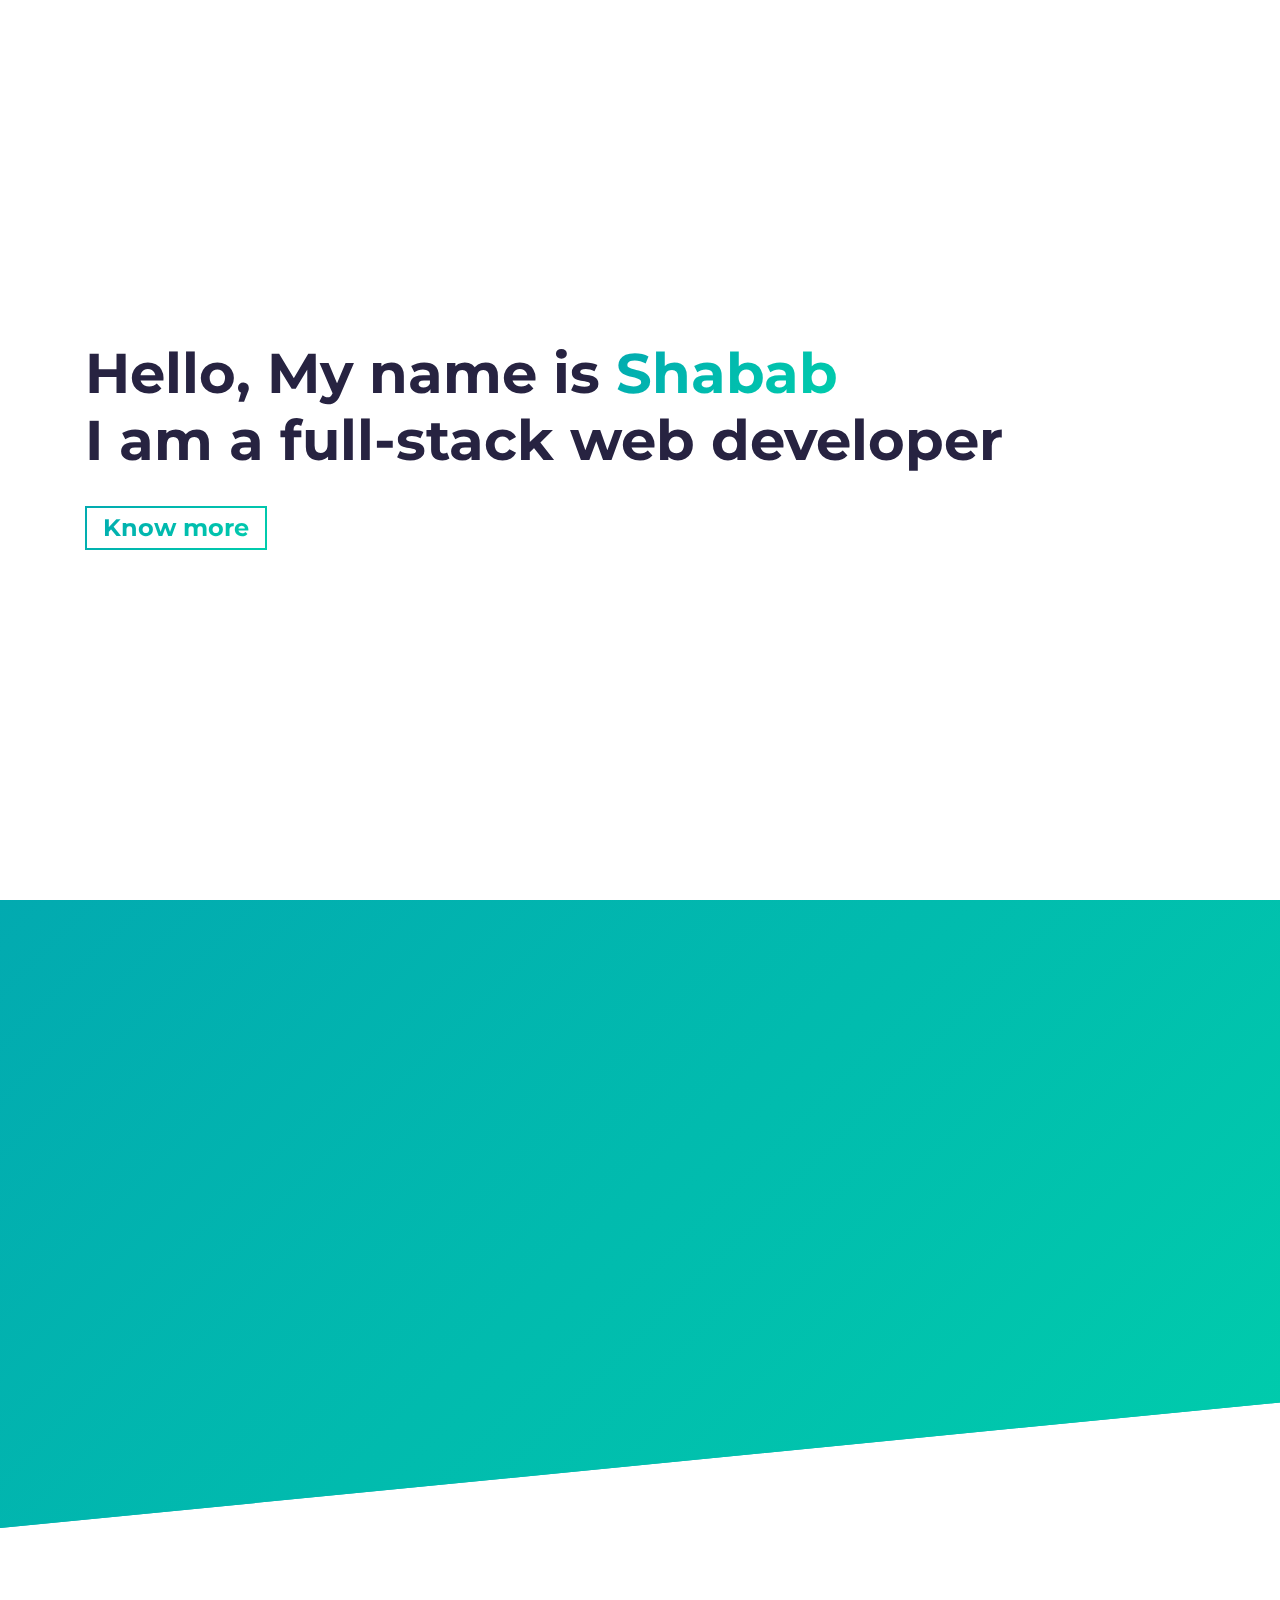
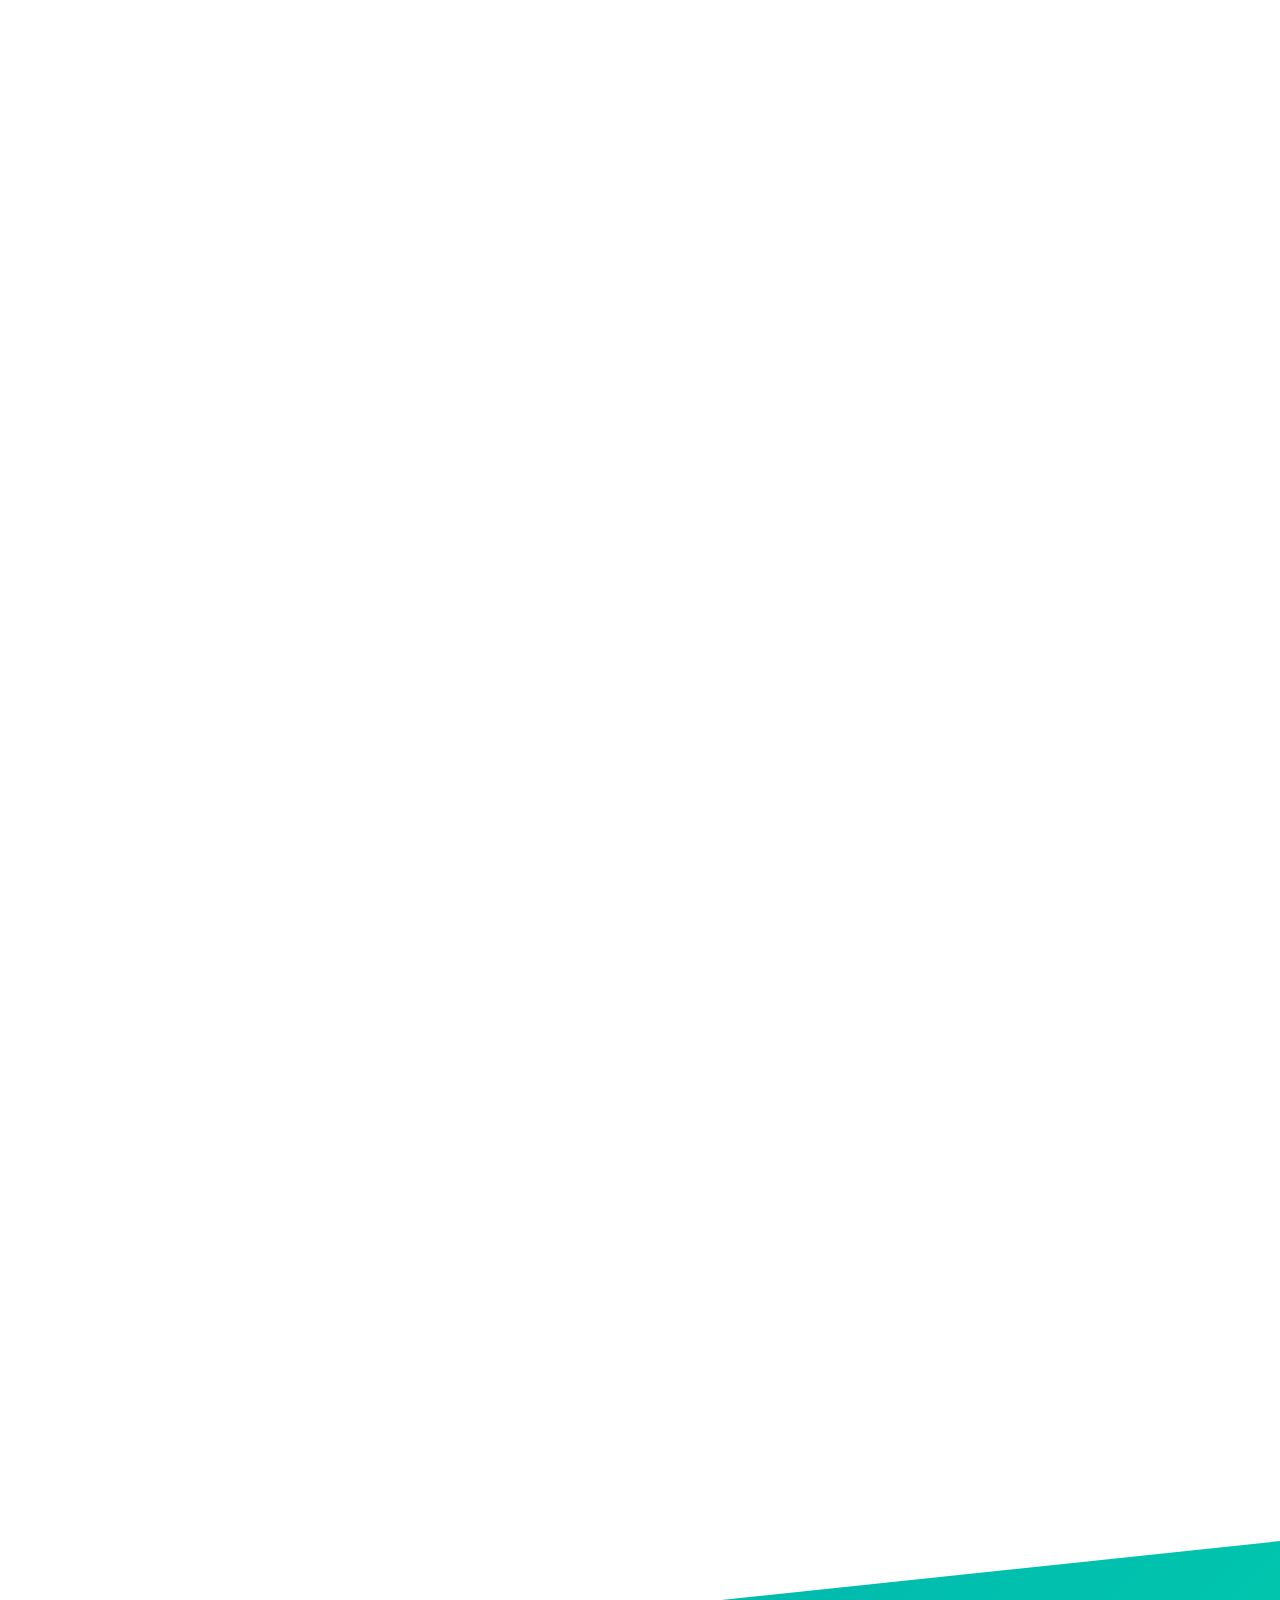
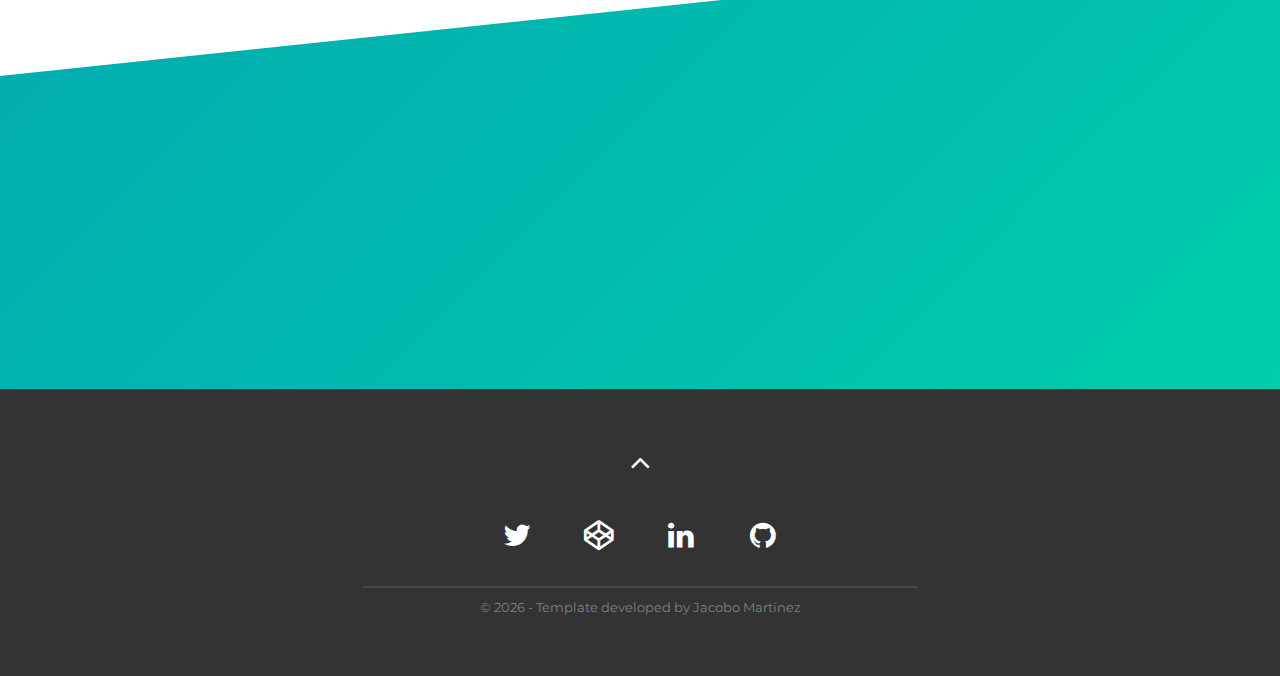
==== commit d70c0673: "Updates" ====
--- a/index.html
+++ b/index.html
@@ -8,4 +8,4 @@
 /*!
  *  Font Awesome 4.7.0 by @davegandy - http://fontawesome.io - @fontawesome
  *  License - http://fontawesome.io/license (Font: SIL OFL 1.1, CSS: MIT License)
- */@font-face{font-family:FontAwesome;src:url(/static/fontawesome-webfont-af7ae505a9eed503f8b8e6982036873e.woff2) format("woff2");font-weight:400;font-style:normal;font-display:swap}.fa{display:inline-block;font:normal normal normal 14px/1 FontAwesome;font-size:inherit;text-rendering:auto;-webkit-font-smoothing:antialiased;-moz-osx-font-smoothing:grayscale}.fa-lg{font-size:1.33333333em;line-height:.75em;vertical-align:-15%}.fa-2x{font-size:2em}.fa-3x{font-size:3em}.fa-4x{font-size:4em}.fa-5x{font-size:5em}.fa-fw{width:1.28571429em;text-align:center}.fa-ul{padding-left:0;margin-left:2.14285714em;list-style-type:none}.fa-ul>li{position:relative}.fa-li{position:absolute;left:-2.14285714em;width:2.14285714em;top:.14285714em;text-align:center}.fa-li.fa-lg{left:-1.85714286em}.fa-border{padding:.2em .25em .15em;border:.08em solid #eee;border-radius:.1em}.fa-pull-left{float:left}.fa-pull-right{float:right}.fa.fa-pull-left{margin-right:.3em}.fa.fa-pull-right{margin-left:.3em}.pull-right{float:right}.pull-left{float:left}.fa.pull-left{margin-right:.3em}.fa.pull-right{margin-left:.3em}.fa-spin{animation:fa-spin 2s linear infinite}.fa-pulse{animation:fa-spin 1s steps(8) infinite}@keyframes fa-spin{0%{transform:rotate(0deg)}to{transform:rotate(359deg)}}.fa-rotate-90{-ms-filter:"progid:DXImageTransform.Microsoft.BasicImage(rotation=1)";transform:rotate(90deg)}.fa-rotate-180{-ms-filter:"progid:DXImageTransform.Microsoft.BasicImage(rotation=2)";transform:rotate(180deg)}.fa-rotate-270{-ms-filter:"progid:DXImageTransform.Microsoft.BasicImage(rotation=3)";transform:rotate(270deg)}.fa-flip-horizontal{-ms-filter:"progid:DXImageTransform.Microsoft.BasicImage(rotation=0, mirror=1)";transform:scaleX(-1)}.fa-flip-vertical{-ms-filter:"progid:DXImageTransform.Microsoft.BasicImage(rotation=2, mirror=1)";transform:scaleY(-1)}:root .fa-flip-horizontal,:root .fa-flip-vertical,:root .fa-rotate-90,:root .fa-rotate-180,:root .fa-rotate-270{filter:none}.fa-stack{position:relative;display:inline-block;width:2em;height:2em;line-height:2em;vertical-align:middle}.fa-stack-1x,.fa-stack-2x{position:absolute;left:0;width:100%;text-align:center}.fa-stack-1x{line-height:inherit}.fa-stack-2x{font-size:2em}.fa-inverse{color:#fff}.fa-glass:before{content:"\F000"}.fa-music:before{content:"\F001"}.fa-search:before{content:"\F002"}.fa-envelope-o:before{content:"\F003"}.fa-heart:before{content:"\F004"}.fa-star:before{content:"\F005"}.fa-star-o:before{content:"\F006"}.fa-user:before{content:"\F007"}.fa-film:before{content:"\F008"}.fa-th-large:before{content:"\F009"}.fa-th:before{content:"\F00A"}.fa-th-list:before{content:"\F00B"}.fa-check:before{content:"\F00C"}.fa-close:before,.fa-remove:before,.fa-times:before{content:"\F00D"}.fa-search-plus:before{content:"\F00E"}.fa-search-minus:before{content:"\F010"}.fa-power-off:before{content:"\F011"}.fa-signal:before{content:"\F012"}.fa-cog:before,.fa-gear:before{content:"\F013"}.fa-trash-o:before{content:"\F014"}.fa-home:before{content:"\F015"}.fa-file-o:before{content:"\F016"}.fa-clock-o:before{content:"\F017"}.fa-road:before{content:"\F018"}.fa-download:before{content:"\F019"}.fa-arrow-circle-o-down:before{content:"\F01A"}.fa-arrow-circle-o-up:before{content:"\F01B"}.fa-inbox:before{content:"\F01C"}.fa-play-circle-o:before{content:"\F01D"}.fa-repeat:before,.fa-rotate-right:before{content:"\F01E"}.fa-refresh:before{content:"\F021"}.fa-list-alt:before{content:"\F022"}.fa-lock:before{content:"\F023"}.fa-flag:before{content:"\F024"}.fa-headphones:before{content:"\F025"}.fa-volume-off:before{content:"\F026"}.fa-volume-down:before{content:"\F027"}.fa-volume-up:before{content:"\F028"}.fa-qrcode:before{content:"\F029"}.fa-barcode:before{content:"\F02A"}.fa-tag:before{content:"\F02B"}.fa-tags:before{content:"\F02C"}.fa-book:before{content:"\F02D"}.fa-bookmark:before{content:"\F02E"}.fa-print:before{content:"\F02F"}.fa-camera:before{content:"\F030"}.fa-font:before{content:"\F031"}.fa-bold:before{content:"\F032"}.fa-italic:before{content:"\F033"}.fa-text-height:before{content:"\F034"}.fa-text-width:before{content:"\F035"}.fa-align-left:before{content:"\F036"}.fa-align-center:before{content:"\F037"}.fa-align-right:before{content:"\F038"}.fa-align-justify:before{content:"\F039"}.fa-list:before{content:"\F03A"}.fa-dedent:before,.fa-outdent:before{content:"\F03B"}.fa-indent:before{content:"\F03C"}.fa-video-camera:before{content:"\F03D"}.fa-image:before,.fa-photo:before,.fa-picture-o:before{content:"\F03E"}.fa-pencil:before{content:"\F040"}.fa-map-marker:before{content:"\F041"}.fa-adjust:before{content:"\F042"}.fa-tint:before{content:"\F043"}.fa-edit:before,.fa-pencil-square-o:before{content:"\F044"}.fa-share-square-o:before{content:"\F045"}.fa-check-square-o:before{content:"\F046"}.fa-arrows:before{content:"\F047"}.fa-step-backward:before{content:"\F048"}.fa-fast-backward:before{content:"\F049"}.fa-backward:before{content:"\F04A"}.fa-play:before{content:"\F04B"}.fa-pause:before{content:"\F04C"}.fa-stop:before{content:"\F04D"}.fa-forward:before{content:"\F04E"}.fa-fast-forward:before{content:"\F050"}.fa-step-forward:before{content:"\F051"}.fa-eject:before{content:"\F052"}.fa-chevron-left:before{content:"\F053"}.fa-chevron-right:before{content:"\F054"}.fa-plus-circle:before{content:"\F055"}.fa-minus-circle:before{content:"\F056"}.fa-times-circle:before{content:"\F057"}.fa-check-circle:before{content:"\F058"}.fa-question-circle:before{content:"\F059"}.fa-info-circle:before{content:"\F05A"}.fa-crosshairs:before{content:"\F05B"}.fa-times-circle-o:before{content:"\F05C"}.fa-check-circle-o:before{content:"\F05D"}.fa-ban:before{content:"\F05E"}.fa-arrow-left:before{content:"\F060"}.fa-arrow-right:before{content:"\F061"}.fa-arrow-up:before{content:"\F062"}.fa-arrow-down:before{content:"\F063"}.fa-mail-forward:before,.fa-share:before{content:"\F064"}.fa-expand:before{content:"\F065"}.fa-compress:before{content:"\F066"}.fa-plus:before{content:"\F067"}.fa-minus:before{content:"\F068"}.fa-asterisk:before{content:"\F069"}.fa-exclamation-circle:before{content:"\F06A"}.fa-gift:before{content:"\F06B"}.fa-leaf:before{content:"\F06C"}.fa-fire:before{content:"\F06D"}.fa-eye:before{content:"\F06E"}.fa-eye-slash:before{content:"\F070"}.fa-exclamation-triangle:before,.fa-warning:before{content:"\F071"}.fa-plane:before{content:"\F072"}.fa-calendar:before{content:"\F073"}.fa-random:before{content:"\F074"}.fa-comment:before{content:"\F075"}.fa-magnet:before{content:"\F076"}.fa-chevron-up:before{content:"\F077"}.fa-chevron-down:before{content:"\F078"}.fa-retweet:before{content:"\F079"}.fa-shopping-cart:before{content:"\F07A"}.fa-folder:before{content:"\F07B"}.fa-folder-open:before{content:"\F07C"}.fa-arrows-v:before{content:"\F07D"}.fa-arrows-h:before{content:"\F07E"}.fa-bar-chart-o:before,.fa-bar-chart:before{content:"\F080"}.fa-twitter-square:before{content:"\F081"}.fa-facebook-square:before{content:"\F082"}.fa-camera-retro:before{content:"\F083"}.fa-key:before{content:"\F084"}.fa-cogs:before,.fa-gears:before{content:"\F085"}.fa-comments:before{content:"\F086"}.fa-thumbs-o-up:before{content:"\F087"}.fa-thumbs-o-down:before{content:"\F088"}.fa-star-half:before{content:"\F089"}.fa-heart-o:before{content:"\F08A"}.fa-sign-out:before{content:"\F08B"}.fa-linkedin-square:before{content:"\F08C"}.fa-thumb-tack:before{content:"\F08D"}.fa-external-link:before{content:"\F08E"}.fa-sign-in:before{content:"\F090"}.fa-trophy:before{content:"\F091"}.fa-github-square:before{content:"\F092"}.fa-upload:before{content:"\F093"}.fa-lemon-o:before{content:"\F094"}.fa-phone:before{content:"\F095"}.fa-square-o:before{content:"\F096"}.fa-bookmark-o:before{content:"\F097"}.fa-phone-square:before{content:"\F098"}.fa-twitter:before{content:"\F099"}.fa-facebook-f:before,.fa-facebook:before{content:"\F09A"}.fa-github:before{content:"\F09B"}.fa-unlock:before{content:"\F09C"}.fa-credit-card:before{content:"\F09D"}.fa-feed:before,.fa-rss:before{content:"\F09E"}.fa-hdd-o:before{content:"\F0A0"}.fa-bullhorn:before{content:"\F0A1"}.fa-bell:before{content:"\F0F3"}.fa-certificate:before{content:"\F0A3"}.fa-hand-o-right:before{content:"\F0A4"}.fa-hand-o-left:before{content:"\F0A5"}.fa-hand-o-up:before{content:"\F0A6"}.fa-hand-o-down:before{content:"\F0A7"}.fa-arrow-circle-left:before{content:"\F0A8"}.fa-arrow-circle-right:before{content:"\F0A9"}.fa-arrow-circle-up:before{content:"\F0AA"}.fa-arrow-circle-down:before{content:"\F0AB"}.fa-globe:before{content:"\F0AC"}.fa-wrench:before{content:"\F0AD"}.fa-tasks:before{content:"\F0AE"}.fa-filter:before{content:"\F0B0"}.fa-briefcase:before{content:"\F0B1"}.fa-arrows-alt:before{content:"\F0B2"}.fa-group:before,.fa-users:before{content:"\F0C0"}.fa-chain:before,.fa-link:before{content:"\F0C1"}.fa-cloud:before{content:"\F0C2"}.fa-flask:before{content:"\F0C3"}.fa-cut:before,.fa-scissors:before{content:"\F0C4"}.fa-copy:before,.fa-files-o:before{content:"\F0C5"}.fa-paperclip:before{content:"\F0C6"}.fa-floppy-o:before,.fa-save:before{content:"\F0C7"}.fa-square:before{content:"\F0C8"}.fa-bars:before,.fa-navicon:before,.fa-reorder:before{content:"\F0C9"}.fa-list-ul:before{content:"\F0CA"}.fa-list-ol:before{content:"\F0CB"}.fa-strikethrough:before{content:"\F0CC"}.fa-underline:before{content:"\F0CD"}.fa-table:before{content:"\F0CE"}.fa-magic:before{content:"\F0D0"}.fa-truck:before{content:"\F0D1"}.fa-pinterest:before{content:"\F0D2"}.fa-pinterest-square:before{content:"\F0D3"}.fa-google-plus-square:before{content:"\F0D4"}.fa-google-plus:before{content:"\F0D5"}.fa-money:before{content:"\F0D6"}.fa-caret-down:before{content:"\F0D7"}.fa-caret-up:before{content:"\F0D8"}.fa-caret-left:before{content:"\F0D9"}.fa-caret-right:before{content:"\F0DA"}.fa-columns:before{content:"\F0DB"}.fa-sort:before,.fa-unsorted:before{content:"\F0DC"}.fa-sort-desc:before,.fa-sort-down:before{content:"\F0DD"}.fa-sort-asc:before,.fa-sort-up:before{content:"\F0DE"}.fa-envelope:before{content:"\F0E0"}.fa-linkedin:before{content:"\F0E1"}.fa-rotate-left:before,.fa-undo:before{content:"\F0E2"}.fa-gavel:before,.fa-legal:before{content:"\F0E3"}.fa-dashboard:before,.fa-tachometer:before{content:"\F0E4"}.fa-comment-o:before{content:"\F0E5"}.fa-comments-o:before{content:"\F0E6"}.fa-bolt:before,.fa-flash:before{content:"\F0E7"}.fa-sitemap:before{content:"\F0E8"}.fa-umbrella:before{content:"\F0E9"}.fa-clipboard:before,.fa-paste:before{content:"\F0EA"}.fa-lightbulb-o:before{content:"\F0EB"}.fa-exchange:before{content:"\F0EC"}.fa-cloud-download:before{content:"\F0ED"}.fa-cloud-upload:before{content:"\F0EE"}.fa-user-md:before{content:"\F0F0"}.fa-stethoscope:before{content:"\F0F1"}.fa-suitcase:before{content:"\F0F2"}.fa-bell-o:before{content:"\F0A2"}.fa-coffee:before{content:"\F0F4"}.fa-cutlery:before{content:"\F0F5"}.fa-file-text-o:before{content:"\F0F6"}.fa-building-o:before{content:"\F0F7"}.fa-hospital-o:before{content:"\F0F8"}.fa-ambulance:before{content:"\F0F9"}.fa-medkit:before{content:"\F0FA"}.fa-fighter-jet:before{content:"\F0FB"}.fa-beer:before{content:"\F0FC"}.fa-h-square:before{content:"\F0FD"}.fa-plus-square:before{content:"\F0FE"}.fa-angle-double-left:before{content:"\F100"}.fa-angle-double-right:before{content:"\F101"}.fa-angle-double-up:before{content:"\F102"}.fa-angle-double-down:before{content:"\F103"}.fa-angle-left:before{content:"\F104"}.fa-angle-right:before{content:"\F105"}.fa-angle-up:before{content:"\F106"}.fa-angle-down:before{content:"\F107"}.fa-desktop:before{content:"\F108"}.fa-laptop:before{content:"\F109"}.fa-tablet:before{content:"\F10A"}.fa-mobile-phone:before,.fa-mobile:before{content:"\F10B"}.fa-circle-o:before{content:"\F10C"}.fa-quote-left:before{content:"\F10D"}.fa-quote-right:before{content:"\F10E"}.fa-spinner:before{content:"\F110"}.fa-circle:before{content:"\F111"}.fa-mail-reply:before,.fa-reply:before{content:"\F112"}.fa-github-alt:before{content:"\F113"}.fa-folder-o:before{content:"\F114"}.fa-folder-open-o:before{content:"\F115"}.fa-smile-o:before{content:"\F118"}.fa-frown-o:before{content:"\F119"}.fa-meh-o:before{content:"\F11A"}.fa-gamepad:before{content:"\F11B"}.fa-keyboard-o:before{content:"\F11C"}.fa-flag-o:before{content:"\F11D"}.fa-flag-checkered:before{content:"\F11E"}.fa-terminal:before{content:"\F120"}.fa-code:before{content:"\F121"}.fa-mail-reply-all:before,.fa-reply-all:before{content:"\F122"}.fa-star-half-empty:before,.fa-star-half-full:before,.fa-star-half-o:before{content:"\F123"}.fa-location-arrow:before{content:"\F124"}.fa-crop:before{content:"\F125"}.fa-code-fork:before{content:"\F126"}.fa-chain-broken:before,.fa-unlink:before{content:"\F127"}.fa-question:before{content:"\F128"}.fa-info:before{content:"\F129"}.fa-exclamation:before{content:"\F12A"}.fa-superscript:before{content:"\F12B"}.fa-subscript:before{content:"\F12C"}.fa-eraser:before{content:"\F12D"}.fa-puzzle-piece:before{content:"\F12E"}.fa-microphone:before{content:"\F130"}.fa-microphone-slash:before{content:"\F131"}.fa-shield:before{content:"\F132"}.fa-calendar-o:before{content:"\F133"}.fa-fire-extinguisher:before{content:"\F134"}.fa-rocket:before{content:"\F135"}.fa-maxcdn:before{content:"\F136"}.fa-chevron-circle-left:before{content:"\F137"}.fa-chevron-circle-right:before{content:"\F138"}.fa-chevron-circle-up:before{content:"\F139"}.fa-chevron-circle-down:before{content:"\F13A"}.fa-html5:before{content:"\F13B"}.fa-css3:before{content:"\F13C"}.fa-anchor:before{content:"\F13D"}.fa-unlock-alt:before{content:"\F13E"}.fa-bullseye:before{content:"\F140"}.fa-ellipsis-h:before{content:"\F141"}.fa-ellipsis-v:before{content:"\F142"}.fa-rss-square:before{content:"\F143"}.fa-play-circle:before{content:"\F144"}.fa-ticket:before{content:"\F145"}.fa-minus-square:before{content:"\F146"}.fa-minus-square-o:before{content:"\F147"}.fa-level-up:before{content:"\F148"}.fa-level-down:before{content:"\F149"}.fa-check-square:before{content:"\F14A"}.fa-pencil-square:before{content:"\F14B"}.fa-external-link-square:before{content:"\F14C"}.fa-share-square:before{content:"\F14D"}.fa-compass:before{content:"\F14E"}.fa-caret-square-o-down:before,.fa-toggle-down:before{content:"\F150"}.fa-caret-square-o-up:before,.fa-toggle-up:before{content:"\F151"}.fa-caret-square-o-right:before,.fa-toggle-right:before{content:"\F152"}.fa-eur:before,.fa-euro:before{content:"\F153"}.fa-gbp:before{content:"\F154"}.fa-dollar:before,.fa-usd:before{content:"\F155"}.fa-inr:before,.fa-rupee:before{content:"\F156"}.fa-cny:before,.fa-jpy:before,.fa-rmb:before,.fa-yen:before{content:"\F157"}.fa-rouble:before,.fa-rub:before,.fa-ruble:before{content:"\F158"}.fa-krw:before,.fa-won:before{content:"\F159"}.fa-bitcoin:before,.fa-btc:before{content:"\F15A"}.fa-file:before{content:"\F15B"}.fa-file-text:before{content:"\F15C"}.fa-sort-alpha-asc:before{content:"\F15D"}.fa-sort-alpha-desc:before{content:"\F15E"}.fa-sort-amount-asc:before{content:"\F160"}.fa-sort-amount-desc:before{content:"\F161"}.fa-sort-numeric-asc:before{content:"\F162"}.fa-sort-numeric-desc:before{content:"\F163"}.fa-thumbs-up:before{content:"\F164"}.fa-thumbs-down:before{content:"\F165"}.fa-youtube-square:before{content:"\F166"}.fa-youtube:before{content:"\F167"}.fa-xing:before{content:"\F168"}.fa-xing-square:before{content:"\F169"}.fa-youtube-play:before{content:"\F16A"}.fa-dropbox:before{content:"\F16B"}.fa-stack-overflow:before{content:"\F16C"}.fa-instagram:before{content:"\F16D"}.fa-flickr:before{content:"\F16E"}.fa-adn:before{content:"\F170"}.fa-bitbucket:before{content:"\F171"}.fa-bitbucket-square:before{content:"\F172"}.fa-tumblr:before{content:"\F173"}.fa-tumblr-square:before{content:"\F174"}.fa-long-arrow-down:before{content:"\F175"}.fa-long-arrow-up:before{content:"\F176"}.fa-long-arrow-left:before{content:"\F177"}.fa-long-arrow-right:before{content:"\F178"}.fa-apple:before{content:"\F179"}.fa-windows:before{content:"\F17A"}.fa-android:before{content:"\F17B"}.fa-linux:before{content:"\F17C"}.fa-dribbble:before{content:"\F17D"}.fa-skype:before{content:"\F17E"}.fa-foursquare:before{content:"\F180"}.fa-trello:before{content:"\F181"}.fa-female:before{content:"\F182"}.fa-male:before{content:"\F183"}.fa-gittip:before,.fa-gratipay:before{content:"\F184"}.fa-sun-o:before{content:"\F185"}.fa-moon-o:before{content:"\F186"}.fa-archive:before{content:"\F187"}.fa-bug:before{content:"\F188"}.fa-vk:before{content:"\F189"}.fa-weibo:before{content:"\F18A"}.fa-renren:before{content:"\F18B"}.fa-pagelines:before{content:"\F18C"}.fa-stack-exchange:before{content:"\F18D"}.fa-arrow-circle-o-right:before{content:"\F18E"}.fa-arrow-circle-o-left:before{content:"\F190"}.fa-caret-square-o-left:before,.fa-toggle-left:before{content:"\F191"}.fa-dot-circle-o:before{content:"\F192"}.fa-wheelchair:before{content:"\F193"}.fa-vimeo-square:before{content:"\F194"}.fa-try:before,.fa-turkish-lira:before{content:"\F195"}.fa-plus-square-o:before{content:"\F196"}.fa-space-shuttle:before{content:"\F197"}.fa-slack:before{content:"\F198"}.fa-envelope-square:before{content:"\F199"}.fa-wordpress:before{content:"\F19A"}.fa-openid:before{content:"\F19B"}.fa-bank:before,.fa-institution:before,.fa-university:before{content:"\F19C"}.fa-graduation-cap:before,.fa-mortar-board:before{content:"\F19D"}.fa-yahoo:before{content:"\F19E"}.fa-google:before{content:"\F1A0"}.fa-reddit:before{content:"\F1A1"}.fa-reddit-square:before{content:"\F1A2"}.fa-stumbleupon-circle:before{content:"\F1A3"}.fa-stumbleupon:before{content:"\F1A4"}.fa-delicious:before{content:"\F1A5"}.fa-digg:before{content:"\F1A6"}.fa-pied-piper-pp:before{content:"\F1A7"}.fa-pied-piper-alt:before{content:"\F1A8"}.fa-drupal:before{content:"\F1A9"}.fa-joomla:before{content:"\F1AA"}.fa-language:before{content:"\F1AB"}.fa-fax:before{content:"\F1AC"}.fa-building:before{content:"\F1AD"}.fa-child:before{content:"\F1AE"}.fa-paw:before{content:"\F1B0"}.fa-spoon:before{content:"\F1B1"}.fa-cube:before{content:"\F1B2"}.fa-cubes:before{content:"\F1B3"}.fa-behance:before{content:"\F1B4"}.fa-behance-square:before{content:"\F1B5"}.fa-steam:before{content:"\F1B6"}.fa-steam-square:before{content:"\F1B7"}.fa-recycle:before{content:"\F1B8"}.fa-automobile:before,.fa-car:before{content:"\F1B9"}.fa-cab:before,.fa-taxi:before{content:"\F1BA"}.fa-tree:before{content:"\F1BB"}.fa-spotify:before{content:"\F1BC"}.fa-deviantart:before{content:"\F1BD"}.fa-soundcloud:before{content:"\F1BE"}.fa-database:before{content:"\F1C0"}.fa-file-pdf-o:before{content:"\F1C1"}.fa-file-word-o:before{content:"\F1C2"}.fa-file-excel-o:before{content:"\F1C3"}.fa-file-powerpoint-o:before{content:"\F1C4"}.fa-file-image-o:before,.fa-file-photo-o:before,.fa-file-picture-o:before{content:"\F1C5"}.fa-file-archive-o:before,.fa-file-zip-o:before{content:"\F1C6"}.fa-file-audio-o:before,.fa-file-sound-o:before{content:"\F1C7"}.fa-file-movie-o:before,.fa-file-video-o:before{content:"\F1C8"}.fa-file-code-o:before{content:"\F1C9"}.fa-vine:before{content:"\F1CA"}.fa-codepen:before{content:"\F1CB"}.fa-jsfiddle:before{content:"\F1CC"}.fa-life-bouy:before,.fa-life-buoy:before,.fa-life-ring:before,.fa-life-saver:before,.fa-support:before{content:"\F1CD"}.fa-circle-o-notch:before{content:"\F1CE"}.fa-ra:before,.fa-rebel:before,.fa-resistance:before{content:"\F1D0"}.fa-empire:before,.fa-ge:before{content:"\F1D1"}.fa-git-square:before{content:"\F1D2"}.fa-git:before{content:"\F1D3"}.fa-hacker-news:before,.fa-y-combinator-square:before,.fa-yc-square:before{content:"\F1D4"}.fa-tencent-weibo:before{content:"\F1D5"}.fa-qq:before{content:"\F1D6"}.fa-wechat:before,.fa-weixin:before{content:"\F1D7"}.fa-paper-plane:before,.fa-send:before{content:"\F1D8"}.fa-paper-plane-o:before,.fa-send-o:before{content:"\F1D9"}.fa-history:before{content:"\F1DA"}.fa-circle-thin:before{content:"\F1DB"}.fa-header:before{content:"\F1DC"}.fa-paragraph:before{content:"\F1DD"}.fa-sliders:before{content:"\F1DE"}.fa-share-alt:before{content:"\F1E0"}.fa-share-alt-square:before{content:"\F1E1"}.fa-bomb:before{content:"\F1E2"}.fa-futbol-o:before,.fa-soccer-ball-o:before{content:"\F1E3"}.fa-tty:before{content:"\F1E4"}.fa-binoculars:before{content:"\F1E5"}.fa-plug:before{content:"\F1E6"}.fa-slideshare:before{content:"\F1E7"}.fa-twitch:before{content:"\F1E8"}.fa-yelp:before{content:"\F1E9"}.fa-newspaper-o:before{content:"\F1EA"}.fa-wifi:before{content:"\F1EB"}.fa-calculator:before{content:"\F1EC"}.fa-paypal:before{content:"\F1ED"}.fa-google-wallet:before{content:"\F1EE"}.fa-cc-visa:before{content:"\F1F0"}.fa-cc-mastercard:before{content:"\F1F1"}.fa-cc-discover:before{content:"\F1F2"}.fa-cc-amex:before{content:"\F1F3"}.fa-cc-paypal:before{content:"\F1F4"}.fa-cc-stripe:before{content:"\F1F5"}.fa-bell-slash:before{content:"\F1F6"}.fa-bell-slash-o:before{content:"\F1F7"}.fa-trash:before{content:"\F1F8"}.fa-copyright:before{content:"\F1F9"}.fa-at:before{content:"\F1FA"}.fa-eyedropper:before{content:"\F1FB"}.fa-paint-brush:before{content:"\F1FC"}.fa-birthday-cake:before{content:"\F1FD"}.fa-area-chart:before{content:"\F1FE"}.fa-pie-chart:before{content:"\F200"}.fa-line-chart:before{content:"\F201"}.fa-lastfm:before{content:"\F202"}.fa-lastfm-square:before{content:"\F203"}.fa-toggle-off:before{content:"\F204"}.fa-toggle-on:before{content:"\F205"}.fa-bicycle:before{content:"\F206"}.fa-bus:before{content:"\F207"}.fa-ioxhost:before{content:"\F208"}.fa-angellist:before{content:"\F209"}.fa-cc:before{content:"\F20A"}.fa-ils:before,.fa-shekel:before,.fa-sheqel:before{content:"\F20B"}.fa-meanpath:before{content:"\F20C"}.fa-buysellads:before{content:"\F20D"}.fa-connectdevelop:before{content:"\F20E"}.fa-dashcube:before{content:"\F210"}.fa-forumbee:before{content:"\F211"}.fa-leanpub:before{content:"\F212"}.fa-sellsy:before{content:"\F213"}.fa-shirtsinbulk:before{content:"\F214"}.fa-simplybuilt:before{content:"\F215"}.fa-skyatlas:before{content:"\F216"}.fa-cart-plus:before{content:"\F217"}.fa-cart-arrow-down:before{content:"\F218"}.fa-diamond:before{content:"\F219"}.fa-ship:before{content:"\F21A"}.fa-user-secret:before{content:"\F21B"}.fa-motorcycle:before{content:"\F21C"}.fa-street-view:before{content:"\F21D"}.fa-heartbeat:before{content:"\F21E"}.fa-venus:before{content:"\F221"}.fa-mars:before{content:"\F222"}.fa-mercury:before{content:"\F223"}.fa-intersex:before,.fa-transgender:before{content:"\F224"}.fa-transgender-alt:before{content:"\F225"}.fa-venus-double:before{content:"\F226"}.fa-mars-double:before{content:"\F227"}.fa-venus-mars:before{content:"\F228"}.fa-mars-stroke:before{content:"\F229"}.fa-mars-stroke-v:before{content:"\F22A"}.fa-mars-stroke-h:before{content:"\F22B"}.fa-neuter:before{content:"\F22C"}.fa-genderless:before{content:"\F22D"}.fa-facebook-official:before{content:"\F230"}.fa-pinterest-p:before{content:"\F231"}.fa-whatsapp:before{content:"\F232"}.fa-server:before{content:"\F233"}.fa-user-plus:before{content:"\F234"}.fa-user-times:before{content:"\F235"}.fa-bed:before,.fa-hotel:before{content:"\F236"}.fa-viacoin:before{content:"\F237"}.fa-train:before{content:"\F238"}.fa-subway:before{content:"\F239"}.fa-medium:before{content:"\F23A"}.fa-y-combinator:before,.fa-yc:before{content:"\F23B"}.fa-optin-monster:before{content:"\F23C"}.fa-opencart:before{content:"\F23D"}.fa-expeditedssl:before{content:"\F23E"}.fa-battery-4:before,.fa-battery-full:before,.fa-battery:before{content:"\F240"}.fa-battery-3:before,.fa-battery-three-quarters:before{content:"\F241"}.fa-battery-2:before,.fa-battery-half:before{content:"\F242"}.fa-battery-1:before,.fa-battery-quarter:before{content:"\F243"}.fa-battery-0:before,.fa-battery-empty:before{content:"\F244"}.fa-mouse-pointer:before{content:"\F245"}.fa-i-cursor:before{content:"\F246"}.fa-object-group:before{content:"\F247"}.fa-object-ungroup:before{content:"\F248"}.fa-sticky-note:before{content:"\F249"}.fa-sticky-note-o:before{content:"\F24A"}.fa-cc-jcb:before{content:"\F24B"}.fa-cc-diners-club:before{content:"\F24C"}.fa-clone:before{content:"\F24D"}.fa-balance-scale:before{content:"\F24E"}.fa-hourglass-o:before{content:"\F250"}.fa-hourglass-1:before,.fa-hourglass-start:before{content:"\F251"}.fa-hourglass-2:before,.fa-hourglass-half:before{content:"\F252"}.fa-hourglass-3:before,.fa-hourglass-end:before{content:"\F253"}.fa-hourglass:before{content:"\F254"}.fa-hand-grab-o:before,.fa-hand-rock-o:before{content:"\F255"}.fa-hand-paper-o:before,.fa-hand-stop-o:before{content:"\F256"}.fa-hand-scissors-o:before{content:"\F257"}.fa-hand-lizard-o:before{content:"\F258"}.fa-hand-spock-o:before{content:"\F259"}.fa-hand-pointer-o:before{content:"\F25A"}.fa-hand-peace-o:before{content:"\F25B"}.fa-trademark:before{content:"\F25C"}.fa-registered:before{content:"\F25D"}.fa-creative-commons:before{content:"\F25E"}.fa-gg:before{content:"\F260"}.fa-gg-circle:before{content:"\F261"}.fa-tripadvisor:before{content:"\F262"}.fa-odnoklassniki:before{content:"\F263"}.fa-odnoklassniki-square:before{content:"\F264"}.fa-get-pocket:before{content:"\F265"}.fa-wikipedia-w:before{content:"\F266"}.fa-safari:before{content:"\F267"}.fa-chrome:before{content:"\F268"}.fa-firefox:before{content:"\F269"}.fa-opera:before{content:"\F26A"}.fa-internet-explorer:before{content:"\F26B"}.fa-television:before,.fa-tv:before{content:"\F26C"}.fa-contao:before{content:"\F26D"}.fa-500px:before{content:"\F26E"}.fa-amazon:before{content:"\F270"}.fa-calendar-plus-o:before{content:"\F271"}.fa-calendar-minus-o:before{content:"\F272"}.fa-calendar-times-o:before{content:"\F273"}.fa-calendar-check-o:before{content:"\F274"}.fa-industry:before{content:"\F275"}.fa-map-pin:before{content:"\F276"}.fa-map-signs:before{content:"\F277"}.fa-map-o:before{content:"\F278"}.fa-map:before{content:"\F279"}.fa-commenting:before{content:"\F27A"}.fa-commenting-o:before{content:"\F27B"}.fa-houzz:before{content:"\F27C"}.fa-vimeo:before{content:"\F27D"}.fa-black-tie:before{content:"\F27E"}.fa-fonticons:before{content:"\F280"}.fa-reddit-alien:before{content:"\F281"}.fa-edge:before{content:"\F282"}.fa-credit-card-alt:before{content:"\F283"}.fa-codiepie:before{content:"\F284"}.fa-modx:before{content:"\F285"}.fa-fort-awesome:before{content:"\F286"}.fa-usb:before{content:"\F287"}.fa-product-hunt:before{content:"\F288"}.fa-mixcloud:before{content:"\F289"}.fa-scribd:before{content:"\F28A"}.fa-pause-circle:before{content:"\F28B"}.fa-pause-circle-o:before{content:"\F28C"}.fa-stop-circle:before{content:"\F28D"}.fa-stop-circle-o:before{content:"\F28E"}.fa-shopping-bag:before{content:"\F290"}.fa-shopping-basket:before{content:"\F291"}.fa-hashtag:before{content:"\F292"}.fa-bluetooth:before{content:"\F293"}.fa-bluetooth-b:before{content:"\F294"}.fa-percent:before{content:"\F295"}.fa-gitlab:before{content:"\F296"}.fa-wpbeginner:before{content:"\F297"}.fa-wpforms:before{content:"\F298"}.fa-envira:before{content:"\F299"}.fa-universal-access:before{content:"\F29A"}.fa-wheelchair-alt:before{content:"\F29B"}.fa-question-circle-o:before{content:"\F29C"}.fa-blind:before{content:"\F29D"}.fa-audio-description:before{content:"\F29E"}.fa-volume-control-phone:before{content:"\F2A0"}.fa-braille:before{content:"\F2A1"}.fa-assistive-listening-systems:before{content:"\F2A2"}.fa-american-sign-language-interpreting:before,.fa-asl-interpreting:before{content:"\F2A3"}.fa-deaf:before,.fa-deafness:before,.fa-hard-of-hearing:before{content:"\F2A4"}.fa-glide:before{content:"\F2A5"}.fa-glide-g:before{content:"\F2A6"}.fa-sign-language:before,.fa-signing:before{content:"\F2A7"}.fa-low-vision:before{content:"\F2A8"}.fa-viadeo:before{content:"\F2A9"}.fa-viadeo-square:before{content:"\F2AA"}.fa-snapchat:before{content:"\F2AB"}.fa-snapchat-ghost:before{content:"\F2AC"}.fa-snapchat-square:before{content:"\F2AD"}.fa-pied-piper:before{content:"\F2AE"}.fa-first-order:before{content:"\F2B0"}.fa-yoast:before{content:"\F2B1"}.fa-themeisle:before{content:"\F2B2"}.fa-google-plus-circle:before,.fa-google-plus-official:before{content:"\F2B3"}.fa-fa:before,.fa-font-awesome:before{content:"\F2B4"}.fa-handshake-o:before{content:"\F2B5"}.fa-envelope-open:before{content:"\F2B6"}.fa-envelope-open-o:before{content:"\F2B7"}.fa-linode:before{content:"\F2B8"}.fa-address-book:before{content:"\F2B9"}.fa-address-book-o:before{content:"\F2BA"}.fa-address-card:before,.fa-vcard:before{content:"\F2BB"}.fa-address-card-o:before,.fa-vcard-o:before{content:"\F2BC"}.fa-user-circle:before{content:"\F2BD"}.fa-user-circle-o:before{content:"\F2BE"}.fa-user-o:before{content:"\F2C0"}.fa-id-badge:before{content:"\F2C1"}.fa-drivers-license:before,.fa-id-card:before{content:"\F2C2"}.fa-drivers-license-o:before,.fa-id-card-o:before{content:"\F2C3"}.fa-quora:before{content:"\F2C4"}.fa-free-code-camp:before{content:"\F2C5"}.fa-telegram:before{content:"\F2C6"}.fa-thermometer-4:before,.fa-thermometer-full:before,.fa-thermometer:before{content:"\F2C7"}.fa-thermometer-3:before,.fa-thermometer-three-quarters:before{content:"\F2C8"}.fa-thermometer-2:before,.fa-thermometer-half:before{content:"\F2C9"}.fa-thermometer-1:before,.fa-thermometer-quarter:before{content:"\F2CA"}.fa-thermometer-0:before,.fa-thermometer-empty:before{content:"\F2CB"}.fa-shower:before{content:"\F2CC"}.fa-bath:before,.fa-bathtub:before,.fa-s15:before{content:"\F2CD"}.fa-podcast:before{content:"\F2CE"}.fa-window-maximize:before{content:"\F2D0"}.fa-window-minimize:before{content:"\F2D1"}.fa-window-restore:before{content:"\F2D2"}.fa-times-rectangle:before,.fa-window-close:before{content:"\F2D3"}.fa-times-rectangle-o:before,.fa-window-close-o:before{content:"\F2D4"}.fa-bandcamp:before{content:"\F2D5"}.fa-grav:before{content:"\F2D6"}.fa-etsy:before{content:"\F2D7"}.fa-imdb:before{content:"\F2D8"}.fa-ravelry:before{content:"\F2D9"}.fa-eercast:before{content:"\F2DA"}.fa-microchip:before{content:"\F2DB"}.fa-snowflake-o:before{content:"\F2DC"}.fa-superpowers:before{content:"\F2DD"}.fa-wpexplorer:before{content:"\F2DE"}.fa-meetup:before{content:"\F2E0"}.sr-only{position:absolute;width:1px;height:1px;padding:0;margin:-1px;overflow:hidden;clip:rect(0,0,0,0);border:0}.sr-only-focusable:active,.sr-only-focusable:focus{position:static;width:auto;height:auto;margin:0;overflow:visible;clip:auto}.mb-8{margin-bottom:8rem!important}.load-hidden{visibility:hidden}html{font-size:62.5%}body{font-family:Montserrat,sans-serif;text-align:center}h1{font-weight:700}a,p{font-family:Montserrat,sans-serif;font-size:1.6rem}a,a:active,a:hover,a:link,a:visited{text-decoration:none}a:hover{transition:all .3s ease-in-out}.section-title{margin:0 0 4.5rem;font-size:4rem;font-weight:700;text-transform:uppercase}@media (max-width:37.5em){.section-title{font-size:2.8rem}}.dark-blue-text{color:#272341!important}.text-color-main{background-image:linear-gradient(135deg,#02aab0,#00cdac);-webkit-background-clip:text;-webkit-text-fill-color:transparent}@media (max-width:37.5em){.text-color-main{background-image:none;-webkit-text-fill-color:#00cdac}}.text-color-main:hover{transform:translateX(2px)}.cta-btn{display:inline-block;position:relative;padding:.8rem 1.6rem;font-weight:700;line-height:1;z-index:1;transition:all .6s cubic-bezier(.19,1,.22,1)}.cta-btn:after{content:"";display:block;position:absolute;width:0;height:100%;left:0;bottom:0;z-index:-1;transition:all .3s cubic-bezier(.19,1,.22,1)}.cta-btn--hero{background-image:linear-gradient(135deg,#02aab0,#00cdac);-webkit-background-clip:text;-webkit-text-fill-color:transparent;border-width:2px;border-style:solid;-o-border-image:linear-gradient(135deg,#02aab0,#00cdac);border-image:linear-gradient(135deg,#02aab0,#00cdac);border-image-slice:1;cursor:pointer}@media (max-width:37.5em){.cta-btn--hero{background-image:none;border:2px solid #00cdac;-webkit-text-fill-color:#00cdac}}.cta-btn--hero:after{background-image:linear-gradient(135deg,#02aab0,#00cdac)}@media (max-width:37.5em){.cta-btn--hero:after{background-image:none}}.cta-btn--hero:hover{-webkit-text-fill-color:#fff;text-decoration:none}@media (max-width:37.5em){.cta-btn--hero:hover{-webkit-text-fill-color:#00cdac}}.cta-btn--hero:hover:after{width:100%}.cta-btn--resume{color:#fff;border:2px solid #fff}.cta-btn--resume:after{background:#fff}.cta-btn--resume:hover{color:#00cdac;text-decoration:none}.cta-btn--resume:hover:after{width:100%}.up i{color:#272727}.footer{background-color:#333;color:#fff;padding:4.8rem 0}@media (max-width:37.5em){.footer{border:0}}.footer__text,.footer__text a{color:grey;font-size:1.3rem}.footer__text a{transition:all .4s;display:inline-block;background-color:#333}.footer__text a:active,.footer__text a:hover{color:#02aab0;box-shadow:0 1.5rem 4rem rgba(0,0,0,.15)}.footer hr{margin-top:1rem;margin-bottom:1rem;border:0;width:50%;border-top:2px solid hsla(0,0%,100%,.1)}.social-links{flex-direction:row}.social-links,.social-links a{display:flex;justify-content:center}.social-links a{flex-direction:column;color:#fff;font-size:3rem;width:5rem;height:5rem;margin:1.6rem;transition:all .2s ease-in}.social-links a:hover{transform:translateY(-2px)}.back-to-top i{color:#fff;margin:1rem 0 1.6rem;transition:all .2s ease-in;cursor:pointer}.back-to-top i:hover{transform:translateY(-2px)}section{padding:5rem 0}@media (max-width:37.5em){section{border:none;padding-left:1rem;padding-right:1rem}}#about{background-color:#02aab0;background-image:linear-gradient(135deg,#02aab0,#00cdac);color:#fff;height:100%;border-top:0;-webkit-clip-path:polygon(0 0,100% 0,100% 80%,0 100%);clip-path:polygon(0 0,100% 0,100% 80%,0 100%);padding-bottom:10%}@media (max-width:75em){#about{height:100%;-webkit-clip-path:none;clip-path:none}}@media (max-width:37.5em){#about .about-wrapper{padding-bottom:5rem}}#about .about-wrapper__image{display:flex;height:100%;align-items:center;justify-content:center}@media (max-width:56.25em){#about .about-wrapper__image{padding-bottom:6.4rem}}@media (max-width:75em){#about .about-wrapper__image{height:100%}}#about .about-wrapper__info{display:flex;height:100%;justify-content:center;flex-direction:column}@media (max-width:37.5em){#about .about-wrapper__info{align-items:center}}#about .about-wrapper__info-text{text-align:left}@media (max-width:56.25em){#about .about-wrapper__info-text{font-size:1.5rem;text-align:center}}@media (max-width:37.5em){#about .about-wrapper__info-text{font-size:1.6rem;text-align:center}}#about .about-wrapper__info-text--important{background:#00c8a8;display:inline-block;font-style:italic;padding:0 .3rem;margin:.3rem 0;line-height:1.6}@media (max-width:37.5em){#about .about-wrapper__info-text--important{display:inline;margin:0;padding:0;background:transparent;font-style:normal}}#contact{background-image:linear-gradient(135deg,#02aab0,#00cdac);-webkit-clip-path:polygon(0 15vh,100% 0,100% 100%,0 100%);clip-path:polygon(0 15vh,100% 0,100% 100%,0 100%);padding:15rem 0 10rem;margin-top:-15rem;margin-bottom:-1px;color:#fff}@media (max-width:75em){#contact{padding:10rem 0;clip-path:none;margin-top:0;-webkit-clip-path:none}}#contact .contact-wrapper{margin-top:3.2rem;padding:0 2rem;-webkit-backface-visibility:hidden;backface-visibility:hidden}#contact .contact-wrapper__text{margin-bottom:2.5rem}#contact .contact-wrapper__text,#contact .contact-wrapper a{font-size:2.4rem}@media (max-width:37.5em){#contact .contact-wrapper__text,#contact .contact-wrapper a{font-size:2rem}}#hero{min-height:100vh;height:100vh;display:flex;align-items:center;border-bottom:0;background:#fff;font-weight:400;color:#272341;padding:0 5.6rem;margin-bottom:0;top:0;left:0;bottom:0;right:0;z-index:-1}@media (max-width:37.5em){#hero{padding:0 1.6rem}}#hero .hero-title{font-size:5.6rem;font-weight:700;margin-bottom:3.2rem;text-align:left}@media (max-width:75em){#hero .hero-title{font-size:4rem}}@media (max-width:56.25em){#hero .hero-title{font-size:3.6rem;text-align:center}}@media (max-width:37.5em){#hero .hero-title{font-size:3.5rem;line-height:1.5}}@media (max-width:20em){#hero .hero-title{font-size:2.8rem}}#hero .hero-cta{display:flex}@media (max-width:56.25em){#hero .hero-cta{justify-content:center}}#hero .hero-cta a{font-size:2.4rem}@media (max-width:37.5em){#hero .hero-cta a{font-size:2rem}}#projects{background-color:#fff;color:#272341;margin-top:-15rem;padding-top:15rem}@media (max-width:75em){#projects{margin-top:0;padding-top:5rem}}#projects .project-wrapper{margin-bottom:15rem}@media (max-width:37.5em){#projects .project-wrapper{margin-bottom:0}}#projects .project-wrapper .row{margin-bottom:8rem}@media (max-width:37.5em){#projects .project-wrapper .row{margin-bottom:4rem}}#projects .project-wrapper__text{text-align:left}@media (max-width:37.5em){#projects .project-wrapper__text{margin-bottom:2.5rem!important}}@media (max-width:75em){#projects .project-wrapper__text{margin-bottom:4.8rem}}#projects .project-wrapper__text-title{font-weight:700;margin-bottom:1.8rem;font-size:2.5rem}@media (max-width:37.5em){#projects .project-wrapper__text-title{font-size:2rem}}#projects .project-wrapper__text p>a{color:#00cdac}#projects .project-wrapper__image{width:90%;margin:0 auto}@media (max-width:75em){#projects .project-wrapper__image{width:100%;margin:0}}#projects .project-wrapper__image .thumbnail{border:none;box-shadow:0 3px 6px rgba(0,0,0,.16),0 3px 6px rgba(0,0,0,.23);transition:all .2s ease-out;box-shadow:0 6px 10px rgba(0,0,0,.08),0 0 6px rgba(0,0,0,.05);transition:transform .5s cubic-bezier(.155,1.105,.295,1.12),box-shadow .5s}@media (max-width:37.5em){#projects .project-wrapper__image .thumbnail{border:1px solid #d2d2d2;box-shadow:none;margin-bottom:3.2rem}}</style><meta name="generator" content="Gatsby 2.28.1"/><title data-react-helmet="true">Gatsby Simplefolio</title><meta data-react-helmet="true" charSet="utf-8"/><meta data-react-helmet="true" name="description" content="Gatsby Simplefolio"/><link rel="icon" href="/favicon-32x32.png?v=4ccd13523eddd3694feac28b19d11786" type="image/png"/><link rel="manifest" href="/manifest.webmanifest" crossorigin="anonymous"/><meta name="theme-color" content="#02aab0"/><link rel="apple-touch-icon" sizes="48x48" href="/icons/icon-48x48.png?v=4ccd13523eddd3694feac28b19d11786"/><link rel="apple-touch-icon" sizes="72x72" href="/icons/icon-72x72.png?v=4ccd13523eddd3694feac28b19d11786"/><link rel="apple-touch-icon" sizes="96x96" href="/icons/icon-96x96.png?v=4ccd13523eddd3694feac28b19d11786"/><link rel="apple-touch-icon" sizes="144x144" href="/icons/icon-144x144.png?v=4ccd13523eddd3694feac28b19d11786"/><link rel="apple-touch-icon" sizes="192x192" href="/icons/icon-192x192.png?v=4ccd13523eddd3694feac28b19d11786"/><link rel="apple-touch-icon" sizes="256x256" href="/icons/icon-256x256.png?v=4ccd13523eddd3694feac28b19d11786"/><link rel="apple-touch-icon" sizes="384x384" href="/icons/icon-384x384.png?v=4ccd13523eddd3694feac28b19d11786"/><link rel="apple-touch-icon" sizes="512x512" href="/icons/icon-512x512.png?v=4ccd13523eddd3694feac28b19d11786"/><link as="script" rel="preload" href="/webpack-runtime-067dc3eb691dd6a56fc2.js"/><link as="script" rel="preload" href="/framework-dbb498007a7447f28d8e.js"/><link as="script" rel="preload" href="/app-291afce9783aacff4eab.js"/><link as="script" rel="preload" href="/styles-e9d24b1846c7d6eb9685.js"/><link as="script" rel="preload" href="/e50e9c162871c1d91fba5ce567a5656e16dc6783-8f78a5dec11f87b58bcd.js"/><link as="script" rel="preload" href="/component---src-pages-index-js-e973814dc76bbb918d38.js"/><link as="fetch" rel="preload" href="/page-data\index\page-data.json" crossorigin="anonymous"/><link as="fetch" rel="preload" href="/page-data/sq/d/1882149949.json" crossorigin="anonymous"/><link as="fetch" rel="preload" href="/page-data/sq/d/3019095435.json" crossorigin="anonymous"/><link as="fetch" rel="preload" href="/page-data\app-data.json" crossorigin="anonymous"/></head><body><div id="___gatsby"><div style="outline:none" tabindex="-1" id="gatsby-focus-wrapper"><section id="hero" class="jumbotron"><div class="container"><h1 class="react-reveal hero-title">Hi, my name is<!-- --> <span class="text-color-main">Your Name</span><br/>I&#x27;m the Unknown Developer.</h1><p class="react-reveal hero-cta"><span class="cta-btn cta-btn--hero"><a>Know more</a></span></p></div></section><section id="about"><div class="container"><h2 class="react-reveal section-title">About Me</h2><div class="about-wrapper row"><div class="col-md-6 col-sm-12"><div class="react-reveal about-wrapper__image"></div></div><div class="col-md-6 col-sm-12"><div class="react-reveal about-wrapper__info"><p class="about-wrapper__info-text">Lorem ipsum dolor sit, amet consectetur adipisicing elit. Excepturi neque, ipsa animi maiores repellendu distinctioaperiam earum dolor voluptatum consequatur blanditiis inventore debitis fuga numquam voluptate architecto itaque molestiae.</p><p class="about-wrapper__info-text">Lorem ipsum dolor sit, amet consectetur adipisicing elit. Excepturi neque, ipsa animi maiores repellendu distinctioaperiam earum dolor voluptatum consequatur blanditiis inventore debitis fuga numquam voluptate architecto itaque molestiae.</p><p class="about-wrapper__info-text">Lorem ipsum dolor sit, amet consectetur adipisicing elit.</p></div></div></div></div></section><section id="projects"><div class="container"><div class="project-wrapper"><h2 class="react-reveal section-title">Projects</h2></div></div></section><section id="contact"><div class="container"><h2 class="react-reveal section-title">Contact</h2><div class="react-reveal contact-wrapper"><p class="contact-wrapper__text">Would you like to work with me? Awesome!</p><a target="_blank" rel="noopener noreferrer" class="cta-btn cta-btn--resume" href="https://github.com/cobidev/react-simplefolio">Let&#x27;s Talk</a></div></div></section><footer class="footer navbar-static-bottom"><div class="container"><span class="back-to-top"><a><i class="fa fa-angle-up fa-2x" aria-hidden="true"></i></a></span><div class="social-links"></div><hr/><p class="footer__text">© <!-- -->2020<!-- --> - Template developed by<!-- --> <a href="https://github.com/cobidev" target="_blank" rel="noopener noreferrer">Jacobo Martínez</a></p></div></footer></div><div id="gatsby-announcer" style="position:absolute;top:0;width:1px;height:1px;padding:0;overflow:hidden;clip:rect(0, 0, 0, 0);white-space:nowrap;border:0" aria-live="assertive" aria-atomic="true"></div></div><script id="gatsby-script-loader">/*<![CDATA[*/window.pagePath="/";/*]]>*/</script><script id="gatsby-chunk-mapping">/*<![CDATA[*/window.___chunkMapping={"polyfill":["/polyfill-ca8adf9770cfeec4c092.js"],"app":["/app-291afce9783aacff4eab.js"],"component---cache-caches-gatsby-plugin-offline-app-shell-js":["/component---cache-caches-gatsby-plugin-offline-app-shell-js-b0556ce5127c1a3e2490.js"],"component---src-pages-404-js":["/component---src-pages-404-js-a1cd1402fa9d2f766064.js"],"component---src-pages-index-js":["/component---src-pages-index-js-e973814dc76bbb918d38.js"]};/*]]>*/</script><script src="/polyfill-ca8adf9770cfeec4c092.js" nomodule=""></script><script src="/component---src-pages-index-js-e973814dc76bbb918d38.js" async=""></script><script src="/e50e9c162871c1d91fba5ce567a5656e16dc6783-8f78a5dec11f87b58bcd.js" async=""></script><script src="/styles-e9d24b1846c7d6eb9685.js" async=""></script><script src="/app-291afce9783aacff4eab.js" async=""></script><script src="/framework-dbb498007a7447f28d8e.js" async=""></script><script src="/webpack-runtime-067dc3eb691dd6a56fc2.js" async=""></script></body></html>+ */@font-face{font-family:FontAwesome;src:url(/static/fontawesome-webfont-af7ae505a9eed503f8b8e6982036873e.woff2) format("woff2");font-weight:400;font-style:normal;font-display:swap}.fa{display:inline-block;font:normal normal normal 14px/1 FontAwesome;font-size:inherit;text-rendering:auto;-webkit-font-smoothing:antialiased;-moz-osx-font-smoothing:grayscale}.fa-lg{font-size:1.33333333em;line-height:.75em;vertical-align:-15%}.fa-2x{font-size:2em}.fa-3x{font-size:3em}.fa-4x{font-size:4em}.fa-5x{font-size:5em}.fa-fw{width:1.28571429em;text-align:center}.fa-ul{padding-left:0;margin-left:2.14285714em;list-style-type:none}.fa-ul>li{position:relative}.fa-li{position:absolute;left:-2.14285714em;width:2.14285714em;top:.14285714em;text-align:center}.fa-li.fa-lg{left:-1.85714286em}.fa-border{padding:.2em .25em .15em;border:.08em solid #eee;border-radius:.1em}.fa-pull-left{float:left}.fa-pull-right{float:right}.fa.fa-pull-left{margin-right:.3em}.fa.fa-pull-right{margin-left:.3em}.pull-right{float:right}.pull-left{float:left}.fa.pull-left{margin-right:.3em}.fa.pull-right{margin-left:.3em}.fa-spin{animation:fa-spin 2s linear infinite}.fa-pulse{animation:fa-spin 1s steps(8) infinite}@keyframes fa-spin{0%{transform:rotate(0deg)}to{transform:rotate(359deg)}}.fa-rotate-90{-ms-filter:"progid:DXImageTransform.Microsoft.BasicImage(rotation=1)";transform:rotate(90deg)}.fa-rotate-180{-ms-filter:"progid:DXImageTransform.Microsoft.BasicImage(rotation=2)";transform:rotate(180deg)}.fa-rotate-270{-ms-filter:"progid:DXImageTransform.Microsoft.BasicImage(rotation=3)";transform:rotate(270deg)}.fa-flip-horizontal{-ms-filter:"progid:DXImageTransform.Microsoft.BasicImage(rotation=0, mirror=1)";transform:scaleX(-1)}.fa-flip-vertical{-ms-filter:"progid:DXImageTransform.Microsoft.BasicImage(rotation=2, mirror=1)";transform:scaleY(-1)}:root .fa-flip-horizontal,:root .fa-flip-vertical,:root .fa-rotate-90,:root .fa-rotate-180,:root .fa-rotate-270{filter:none}.fa-stack{position:relative;display:inline-block;width:2em;height:2em;line-height:2em;vertical-align:middle}.fa-stack-1x,.fa-stack-2x{position:absolute;left:0;width:100%;text-align:center}.fa-stack-1x{line-height:inherit}.fa-stack-2x{font-size:2em}.fa-inverse{color:#fff}.fa-glass:before{content:"\F000"}.fa-music:before{content:"\F001"}.fa-search:before{content:"\F002"}.fa-envelope-o:before{content:"\F003"}.fa-heart:before{content:"\F004"}.fa-star:before{content:"\F005"}.fa-star-o:before{content:"\F006"}.fa-user:before{content:"\F007"}.fa-film:before{content:"\F008"}.fa-th-large:before{content:"\F009"}.fa-th:before{content:"\F00A"}.fa-th-list:before{content:"\F00B"}.fa-check:before{content:"\F00C"}.fa-close:before,.fa-remove:before,.fa-times:before{content:"\F00D"}.fa-search-plus:before{content:"\F00E"}.fa-search-minus:before{content:"\F010"}.fa-power-off:before{content:"\F011"}.fa-signal:before{content:"\F012"}.fa-cog:before,.fa-gear:before{content:"\F013"}.fa-trash-o:before{content:"\F014"}.fa-home:before{content:"\F015"}.fa-file-o:before{content:"\F016"}.fa-clock-o:before{content:"\F017"}.fa-road:before{content:"\F018"}.fa-download:before{content:"\F019"}.fa-arrow-circle-o-down:before{content:"\F01A"}.fa-arrow-circle-o-up:before{content:"\F01B"}.fa-inbox:before{content:"\F01C"}.fa-play-circle-o:before{content:"\F01D"}.fa-repeat:before,.fa-rotate-right:before{content:"\F01E"}.fa-refresh:before{content:"\F021"}.fa-list-alt:before{content:"\F022"}.fa-lock:before{content:"\F023"}.fa-flag:before{content:"\F024"}.fa-headphones:before{content:"\F025"}.fa-volume-off:before{content:"\F026"}.fa-volume-down:before{content:"\F027"}.fa-volume-up:before{content:"\F028"}.fa-qrcode:before{content:"\F029"}.fa-barcode:before{content:"\F02A"}.fa-tag:before{content:"\F02B"}.fa-tags:before{content:"\F02C"}.fa-book:before{content:"\F02D"}.fa-bookmark:before{content:"\F02E"}.fa-print:before{content:"\F02F"}.fa-camera:before{content:"\F030"}.fa-font:before{content:"\F031"}.fa-bold:before{content:"\F032"}.fa-italic:before{content:"\F033"}.fa-text-height:before{content:"\F034"}.fa-text-width:before{content:"\F035"}.fa-align-left:before{content:"\F036"}.fa-align-center:before{content:"\F037"}.fa-align-right:before{content:"\F038"}.fa-align-justify:before{content:"\F039"}.fa-list:before{content:"\F03A"}.fa-dedent:before,.fa-outdent:before{content:"\F03B"}.fa-indent:before{content:"\F03C"}.fa-video-camera:before{content:"\F03D"}.fa-image:before,.fa-photo:before,.fa-picture-o:before{content:"\F03E"}.fa-pencil:before{content:"\F040"}.fa-map-marker:before{content:"\F041"}.fa-adjust:before{content:"\F042"}.fa-tint:before{content:"\F043"}.fa-edit:before,.fa-pencil-square-o:before{content:"\F044"}.fa-share-square-o:before{content:"\F045"}.fa-check-square-o:before{content:"\F046"}.fa-arrows:before{content:"\F047"}.fa-step-backward:before{content:"\F048"}.fa-fast-backward:before{content:"\F049"}.fa-backward:before{content:"\F04A"}.fa-play:before{content:"\F04B"}.fa-pause:before{content:"\F04C"}.fa-stop:before{content:"\F04D"}.fa-forward:before{content:"\F04E"}.fa-fast-forward:before{content:"\F050"}.fa-step-forward:before{content:"\F051"}.fa-eject:before{content:"\F052"}.fa-chevron-left:before{content:"\F053"}.fa-chevron-right:before{content:"\F054"}.fa-plus-circle:before{content:"\F055"}.fa-minus-circle:before{content:"\F056"}.fa-times-circle:before{content:"\F057"}.fa-check-circle:before{content:"\F058"}.fa-question-circle:before{content:"\F059"}.fa-info-circle:before{content:"\F05A"}.fa-crosshairs:before{content:"\F05B"}.fa-times-circle-o:before{content:"\F05C"}.fa-check-circle-o:before{content:"\F05D"}.fa-ban:before{content:"\F05E"}.fa-arrow-left:before{content:"\F060"}.fa-arrow-right:before{content:"\F061"}.fa-arrow-up:before{content:"\F062"}.fa-arrow-down:before{content:"\F063"}.fa-mail-forward:before,.fa-share:before{content:"\F064"}.fa-expand:before{content:"\F065"}.fa-compress:before{content:"\F066"}.fa-plus:before{content:"\F067"}.fa-minus:before{content:"\F068"}.fa-asterisk:before{content:"\F069"}.fa-exclamation-circle:before{content:"\F06A"}.fa-gift:before{content:"\F06B"}.fa-leaf:before{content:"\F06C"}.fa-fire:before{content:"\F06D"}.fa-eye:before{content:"\F06E"}.fa-eye-slash:before{content:"\F070"}.fa-exclamation-triangle:before,.fa-warning:before{content:"\F071"}.fa-plane:before{content:"\F072"}.fa-calendar:before{content:"\F073"}.fa-random:before{content:"\F074"}.fa-comment:before{content:"\F075"}.fa-magnet:before{content:"\F076"}.fa-chevron-up:before{content:"\F077"}.fa-chevron-down:before{content:"\F078"}.fa-retweet:before{content:"\F079"}.fa-shopping-cart:before{content:"\F07A"}.fa-folder:before{content:"\F07B"}.fa-folder-open:before{content:"\F07C"}.fa-arrows-v:before{content:"\F07D"}.fa-arrows-h:before{content:"\F07E"}.fa-bar-chart-o:before,.fa-bar-chart:before{content:"\F080"}.fa-twitter-square:before{content:"\F081"}.fa-facebook-square:before{content:"\F082"}.fa-camera-retro:before{content:"\F083"}.fa-key:before{content:"\F084"}.fa-cogs:before,.fa-gears:before{content:"\F085"}.fa-comments:before{content:"\F086"}.fa-thumbs-o-up:before{content:"\F087"}.fa-thumbs-o-down:before{content:"\F088"}.fa-star-half:before{content:"\F089"}.fa-heart-o:before{content:"\F08A"}.fa-sign-out:before{content:"\F08B"}.fa-linkedin-square:before{content:"\F08C"}.fa-thumb-tack:before{content:"\F08D"}.fa-external-link:before{content:"\F08E"}.fa-sign-in:before{content:"\F090"}.fa-trophy:before{content:"\F091"}.fa-github-square:before{content:"\F092"}.fa-upload:before{content:"\F093"}.fa-lemon-o:before{content:"\F094"}.fa-phone:before{content:"\F095"}.fa-square-o:before{content:"\F096"}.fa-bookmark-o:before{content:"\F097"}.fa-phone-square:before{content:"\F098"}.fa-twitter:before{content:"\F099"}.fa-facebook-f:before,.fa-facebook:before{content:"\F09A"}.fa-github:before{content:"\F09B"}.fa-unlock:before{content:"\F09C"}.fa-credit-card:before{content:"\F09D"}.fa-feed:before,.fa-rss:before{content:"\F09E"}.fa-hdd-o:before{content:"\F0A0"}.fa-bullhorn:before{content:"\F0A1"}.fa-bell:before{content:"\F0F3"}.fa-certificate:before{content:"\F0A3"}.fa-hand-o-right:before{content:"\F0A4"}.fa-hand-o-left:before{content:"\F0A5"}.fa-hand-o-up:before{content:"\F0A6"}.fa-hand-o-down:before{content:"\F0A7"}.fa-arrow-circle-left:before{content:"\F0A8"}.fa-arrow-circle-right:before{content:"\F0A9"}.fa-arrow-circle-up:before{content:"\F0AA"}.fa-arrow-circle-down:before{content:"\F0AB"}.fa-globe:before{content:"\F0AC"}.fa-wrench:before{content:"\F0AD"}.fa-tasks:before{content:"\F0AE"}.fa-filter:before{content:"\F0B0"}.fa-briefcase:before{content:"\F0B1"}.fa-arrows-alt:before{content:"\F0B2"}.fa-group:before,.fa-users:before{content:"\F0C0"}.fa-chain:before,.fa-link:before{content:"\F0C1"}.fa-cloud:before{content:"\F0C2"}.fa-flask:before{content:"\F0C3"}.fa-cut:before,.fa-scissors:before{content:"\F0C4"}.fa-copy:before,.fa-files-o:before{content:"\F0C5"}.fa-paperclip:before{content:"\F0C6"}.fa-floppy-o:before,.fa-save:before{content:"\F0C7"}.fa-square:before{content:"\F0C8"}.fa-bars:before,.fa-navicon:before,.fa-reorder:before{content:"\F0C9"}.fa-list-ul:before{content:"\F0CA"}.fa-list-ol:before{content:"\F0CB"}.fa-strikethrough:before{content:"\F0CC"}.fa-underline:before{content:"\F0CD"}.fa-table:before{content:"\F0CE"}.fa-magic:before{content:"\F0D0"}.fa-truck:before{content:"\F0D1"}.fa-pinterest:before{content:"\F0D2"}.fa-pinterest-square:before{content:"\F0D3"}.fa-google-plus-square:before{content:"\F0D4"}.fa-google-plus:before{content:"\F0D5"}.fa-money:before{content:"\F0D6"}.fa-caret-down:before{content:"\F0D7"}.fa-caret-up:before{content:"\F0D8"}.fa-caret-left:before{content:"\F0D9"}.fa-caret-right:before{content:"\F0DA"}.fa-columns:before{content:"\F0DB"}.fa-sort:before,.fa-unsorted:before{content:"\F0DC"}.fa-sort-desc:before,.fa-sort-down:before{content:"\F0DD"}.fa-sort-asc:before,.fa-sort-up:before{content:"\F0DE"}.fa-envelope:before{content:"\F0E0"}.fa-linkedin:before{content:"\F0E1"}.fa-rotate-left:before,.fa-undo:before{content:"\F0E2"}.fa-gavel:before,.fa-legal:before{content:"\F0E3"}.fa-dashboard:before,.fa-tachometer:before{content:"\F0E4"}.fa-comment-o:before{content:"\F0E5"}.fa-comments-o:before{content:"\F0E6"}.fa-bolt:before,.fa-flash:before{content:"\F0E7"}.fa-sitemap:before{content:"\F0E8"}.fa-umbrella:before{content:"\F0E9"}.fa-clipboard:before,.fa-paste:before{content:"\F0EA"}.fa-lightbulb-o:before{content:"\F0EB"}.fa-exchange:before{content:"\F0EC"}.fa-cloud-download:before{content:"\F0ED"}.fa-cloud-upload:before{content:"\F0EE"}.fa-user-md:before{content:"\F0F0"}.fa-stethoscope:before{content:"\F0F1"}.fa-suitcase:before{content:"\F0F2"}.fa-bell-o:before{content:"\F0A2"}.fa-coffee:before{content:"\F0F4"}.fa-cutlery:before{content:"\F0F5"}.fa-file-text-o:before{content:"\F0F6"}.fa-building-o:before{content:"\F0F7"}.fa-hospital-o:before{content:"\F0F8"}.fa-ambulance:before{content:"\F0F9"}.fa-medkit:before{content:"\F0FA"}.fa-fighter-jet:before{content:"\F0FB"}.fa-beer:before{content:"\F0FC"}.fa-h-square:before{content:"\F0FD"}.fa-plus-square:before{content:"\F0FE"}.fa-angle-double-left:before{content:"\F100"}.fa-angle-double-right:before{content:"\F101"}.fa-angle-double-up:before{content:"\F102"}.fa-angle-double-down:before{content:"\F103"}.fa-angle-left:before{content:"\F104"}.fa-angle-right:before{content:"\F105"}.fa-angle-up:before{content:"\F106"}.fa-angle-down:before{content:"\F107"}.fa-desktop:before{content:"\F108"}.fa-laptop:before{content:"\F109"}.fa-tablet:before{content:"\F10A"}.fa-mobile-phone:before,.fa-mobile:before{content:"\F10B"}.fa-circle-o:before{content:"\F10C"}.fa-quote-left:before{content:"\F10D"}.fa-quote-right:before{content:"\F10E"}.fa-spinner:before{content:"\F110"}.fa-circle:before{content:"\F111"}.fa-mail-reply:before,.fa-reply:before{content:"\F112"}.fa-github-alt:before{content:"\F113"}.fa-folder-o:before{content:"\F114"}.fa-folder-open-o:before{content:"\F115"}.fa-smile-o:before{content:"\F118"}.fa-frown-o:before{content:"\F119"}.fa-meh-o:before{content:"\F11A"}.fa-gamepad:before{content:"\F11B"}.fa-keyboard-o:before{content:"\F11C"}.fa-flag-o:before{content:"\F11D"}.fa-flag-checkered:before{content:"\F11E"}.fa-terminal:before{content:"\F120"}.fa-code:before{content:"\F121"}.fa-mail-reply-all:before,.fa-reply-all:before{content:"\F122"}.fa-star-half-empty:before,.fa-star-half-full:before,.fa-star-half-o:before{content:"\F123"}.fa-location-arrow:before{content:"\F124"}.fa-crop:before{content:"\F125"}.fa-code-fork:before{content:"\F126"}.fa-chain-broken:before,.fa-unlink:before{content:"\F127"}.fa-question:before{content:"\F128"}.fa-info:before{content:"\F129"}.fa-exclamation:before{content:"\F12A"}.fa-superscript:before{content:"\F12B"}.fa-subscript:before{content:"\F12C"}.fa-eraser:before{content:"\F12D"}.fa-puzzle-piece:before{content:"\F12E"}.fa-microphone:before{content:"\F130"}.fa-microphone-slash:before{content:"\F131"}.fa-shield:before{content:"\F132"}.fa-calendar-o:before{content:"\F133"}.fa-fire-extinguisher:before{content:"\F134"}.fa-rocket:before{content:"\F135"}.fa-maxcdn:before{content:"\F136"}.fa-chevron-circle-left:before{content:"\F137"}.fa-chevron-circle-right:before{content:"\F138"}.fa-chevron-circle-up:before{content:"\F139"}.fa-chevron-circle-down:before{content:"\F13A"}.fa-html5:before{content:"\F13B"}.fa-css3:before{content:"\F13C"}.fa-anchor:before{content:"\F13D"}.fa-unlock-alt:before{content:"\F13E"}.fa-bullseye:before{content:"\F140"}.fa-ellipsis-h:before{content:"\F141"}.fa-ellipsis-v:before{content:"\F142"}.fa-rss-square:before{content:"\F143"}.fa-play-circle:before{content:"\F144"}.fa-ticket:before{content:"\F145"}.fa-minus-square:before{content:"\F146"}.fa-minus-square-o:before{content:"\F147"}.fa-level-up:before{content:"\F148"}.fa-level-down:before{content:"\F149"}.fa-check-square:before{content:"\F14A"}.fa-pencil-square:before{content:"\F14B"}.fa-external-link-square:before{content:"\F14C"}.fa-share-square:before{content:"\F14D"}.fa-compass:before{content:"\F14E"}.fa-caret-square-o-down:before,.fa-toggle-down:before{content:"\F150"}.fa-caret-square-o-up:before,.fa-toggle-up:before{content:"\F151"}.fa-caret-square-o-right:before,.fa-toggle-right:before{content:"\F152"}.fa-eur:before,.fa-euro:before{content:"\F153"}.fa-gbp:before{content:"\F154"}.fa-dollar:before,.fa-usd:before{content:"\F155"}.fa-inr:before,.fa-rupee:before{content:"\F156"}.fa-cny:before,.fa-jpy:before,.fa-rmb:before,.fa-yen:before{content:"\F157"}.fa-rouble:before,.fa-rub:before,.fa-ruble:before{content:"\F158"}.fa-krw:before,.fa-won:before{content:"\F159"}.fa-bitcoin:before,.fa-btc:before{content:"\F15A"}.fa-file:before{content:"\F15B"}.fa-file-text:before{content:"\F15C"}.fa-sort-alpha-asc:before{content:"\F15D"}.fa-sort-alpha-desc:before{content:"\F15E"}.fa-sort-amount-asc:before{content:"\F160"}.fa-sort-amount-desc:before{content:"\F161"}.fa-sort-numeric-asc:before{content:"\F162"}.fa-sort-numeric-desc:before{content:"\F163"}.fa-thumbs-up:before{content:"\F164"}.fa-thumbs-down:before{content:"\F165"}.fa-youtube-square:before{content:"\F166"}.fa-youtube:before{content:"\F167"}.fa-xing:before{content:"\F168"}.fa-xing-square:before{content:"\F169"}.fa-youtube-play:before{content:"\F16A"}.fa-dropbox:before{content:"\F16B"}.fa-stack-overflow:before{content:"\F16C"}.fa-instagram:before{content:"\F16D"}.fa-flickr:before{content:"\F16E"}.fa-adn:before{content:"\F170"}.fa-bitbucket:before{content:"\F171"}.fa-bitbucket-square:before{content:"\F172"}.fa-tumblr:before{content:"\F173"}.fa-tumblr-square:before{content:"\F174"}.fa-long-arrow-down:before{content:"\F175"}.fa-long-arrow-up:before{content:"\F176"}.fa-long-arrow-left:before{content:"\F177"}.fa-long-arrow-right:before{content:"\F178"}.fa-apple:before{content:"\F179"}.fa-windows:before{content:"\F17A"}.fa-android:before{content:"\F17B"}.fa-linux:before{content:"\F17C"}.fa-dribbble:before{content:"\F17D"}.fa-skype:before{content:"\F17E"}.fa-foursquare:before{content:"\F180"}.fa-trello:before{content:"\F181"}.fa-female:before{content:"\F182"}.fa-male:before{content:"\F183"}.fa-gittip:before,.fa-gratipay:before{content:"\F184"}.fa-sun-o:before{content:"\F185"}.fa-moon-o:before{content:"\F186"}.fa-archive:before{content:"\F187"}.fa-bug:before{content:"\F188"}.fa-vk:before{content:"\F189"}.fa-weibo:before{content:"\F18A"}.fa-renren:before{content:"\F18B"}.fa-pagelines:before{content:"\F18C"}.fa-stack-exchange:before{content:"\F18D"}.fa-arrow-circle-o-right:before{content:"\F18E"}.fa-arrow-circle-o-left:before{content:"\F190"}.fa-caret-square-o-left:before,.fa-toggle-left:before{content:"\F191"}.fa-dot-circle-o:before{content:"\F192"}.fa-wheelchair:before{content:"\F193"}.fa-vimeo-square:before{content:"\F194"}.fa-try:before,.fa-turkish-lira:before{content:"\F195"}.fa-plus-square-o:before{content:"\F196"}.fa-space-shuttle:before{content:"\F197"}.fa-slack:before{content:"\F198"}.fa-envelope-square:before{content:"\F199"}.fa-wordpress:before{content:"\F19A"}.fa-openid:before{content:"\F19B"}.fa-bank:before,.fa-institution:before,.fa-university:before{content:"\F19C"}.fa-graduation-cap:before,.fa-mortar-board:before{content:"\F19D"}.fa-yahoo:before{content:"\F19E"}.fa-google:before{content:"\F1A0"}.fa-reddit:before{content:"\F1A1"}.fa-reddit-square:before{content:"\F1A2"}.fa-stumbleupon-circle:before{content:"\F1A3"}.fa-stumbleupon:before{content:"\F1A4"}.fa-delicious:before{content:"\F1A5"}.fa-digg:before{content:"\F1A6"}.fa-pied-piper-pp:before{content:"\F1A7"}.fa-pied-piper-alt:before{content:"\F1A8"}.fa-drupal:before{content:"\F1A9"}.fa-joomla:before{content:"\F1AA"}.fa-language:before{content:"\F1AB"}.fa-fax:before{content:"\F1AC"}.fa-building:before{content:"\F1AD"}.fa-child:before{content:"\F1AE"}.fa-paw:before{content:"\F1B0"}.fa-spoon:before{content:"\F1B1"}.fa-cube:before{content:"\F1B2"}.fa-cubes:before{content:"\F1B3"}.fa-behance:before{content:"\F1B4"}.fa-behance-square:before{content:"\F1B5"}.fa-steam:before{content:"\F1B6"}.fa-steam-square:before{content:"\F1B7"}.fa-recycle:before{content:"\F1B8"}.fa-automobile:before,.fa-car:before{content:"\F1B9"}.fa-cab:before,.fa-taxi:before{content:"\F1BA"}.fa-tree:before{content:"\F1BB"}.fa-spotify:before{content:"\F1BC"}.fa-deviantart:before{content:"\F1BD"}.fa-soundcloud:before{content:"\F1BE"}.fa-database:before{content:"\F1C0"}.fa-file-pdf-o:before{content:"\F1C1"}.fa-file-word-o:before{content:"\F1C2"}.fa-file-excel-o:before{content:"\F1C3"}.fa-file-powerpoint-o:before{content:"\F1C4"}.fa-file-image-o:before,.fa-file-photo-o:before,.fa-file-picture-o:before{content:"\F1C5"}.fa-file-archive-o:before,.fa-file-zip-o:before{content:"\F1C6"}.fa-file-audio-o:before,.fa-file-sound-o:before{content:"\F1C7"}.fa-file-movie-o:before,.fa-file-video-o:before{content:"\F1C8"}.fa-file-code-o:before{content:"\F1C9"}.fa-vine:before{content:"\F1CA"}.fa-codepen:before{content:"\F1CB"}.fa-jsfiddle:before{content:"\F1CC"}.fa-life-bouy:before,.fa-life-buoy:before,.fa-life-ring:before,.fa-life-saver:before,.fa-support:before{content:"\F1CD"}.fa-circle-o-notch:before{content:"\F1CE"}.fa-ra:before,.fa-rebel:before,.fa-resistance:before{content:"\F1D0"}.fa-empire:before,.fa-ge:before{content:"\F1D1"}.fa-git-square:before{content:"\F1D2"}.fa-git:before{content:"\F1D3"}.fa-hacker-news:before,.fa-y-combinator-square:before,.fa-yc-square:before{content:"\F1D4"}.fa-tencent-weibo:before{content:"\F1D5"}.fa-qq:before{content:"\F1D6"}.fa-wechat:before,.fa-weixin:before{content:"\F1D7"}.fa-paper-plane:before,.fa-send:before{content:"\F1D8"}.fa-paper-plane-o:before,.fa-send-o:before{content:"\F1D9"}.fa-history:before{content:"\F1DA"}.fa-circle-thin:before{content:"\F1DB"}.fa-header:before{content:"\F1DC"}.fa-paragraph:before{content:"\F1DD"}.fa-sliders:before{content:"\F1DE"}.fa-share-alt:before{content:"\F1E0"}.fa-share-alt-square:before{content:"\F1E1"}.fa-bomb:before{content:"\F1E2"}.fa-futbol-o:before,.fa-soccer-ball-o:before{content:"\F1E3"}.fa-tty:before{content:"\F1E4"}.fa-binoculars:before{content:"\F1E5"}.fa-plug:before{content:"\F1E6"}.fa-slideshare:before{content:"\F1E7"}.fa-twitch:before{content:"\F1E8"}.fa-yelp:before{content:"\F1E9"}.fa-newspaper-o:before{content:"\F1EA"}.fa-wifi:before{content:"\F1EB"}.fa-calculator:before{content:"\F1EC"}.fa-paypal:before{content:"\F1ED"}.fa-google-wallet:before{content:"\F1EE"}.fa-cc-visa:before{content:"\F1F0"}.fa-cc-mastercard:before{content:"\F1F1"}.fa-cc-discover:before{content:"\F1F2"}.fa-cc-amex:before{content:"\F1F3"}.fa-cc-paypal:before{content:"\F1F4"}.fa-cc-stripe:before{content:"\F1F5"}.fa-bell-slash:before{content:"\F1F6"}.fa-bell-slash-o:before{content:"\F1F7"}.fa-trash:before{content:"\F1F8"}.fa-copyright:before{content:"\F1F9"}.fa-at:before{content:"\F1FA"}.fa-eyedropper:before{content:"\F1FB"}.fa-paint-brush:before{content:"\F1FC"}.fa-birthday-cake:before{content:"\F1FD"}.fa-area-chart:before{content:"\F1FE"}.fa-pie-chart:before{content:"\F200"}.fa-line-chart:before{content:"\F201"}.fa-lastfm:before{content:"\F202"}.fa-lastfm-square:before{content:"\F203"}.fa-toggle-off:before{content:"\F204"}.fa-toggle-on:before{content:"\F205"}.fa-bicycle:before{content:"\F206"}.fa-bus:before{content:"\F207"}.fa-ioxhost:before{content:"\F208"}.fa-angellist:before{content:"\F209"}.fa-cc:before{content:"\F20A"}.fa-ils:before,.fa-shekel:before,.fa-sheqel:before{content:"\F20B"}.fa-meanpath:before{content:"\F20C"}.fa-buysellads:before{content:"\F20D"}.fa-connectdevelop:before{content:"\F20E"}.fa-dashcube:before{content:"\F210"}.fa-forumbee:before{content:"\F211"}.fa-leanpub:before{content:"\F212"}.fa-sellsy:before{content:"\F213"}.fa-shirtsinbulk:before{content:"\F214"}.fa-simplybuilt:before{content:"\F215"}.fa-skyatlas:before{content:"\F216"}.fa-cart-plus:before{content:"\F217"}.fa-cart-arrow-down:before{content:"\F218"}.fa-diamond:before{content:"\F219"}.fa-ship:before{content:"\F21A"}.fa-user-secret:before{content:"\F21B"}.fa-motorcycle:before{content:"\F21C"}.fa-street-view:before{content:"\F21D"}.fa-heartbeat:before{content:"\F21E"}.fa-venus:before{content:"\F221"}.fa-mars:before{content:"\F222"}.fa-mercury:before{content:"\F223"}.fa-intersex:before,.fa-transgender:before{content:"\F224"}.fa-transgender-alt:before{content:"\F225"}.fa-venus-double:before{content:"\F226"}.fa-mars-double:before{content:"\F227"}.fa-venus-mars:before{content:"\F228"}.fa-mars-stroke:before{content:"\F229"}.fa-mars-stroke-v:before{content:"\F22A"}.fa-mars-stroke-h:before{content:"\F22B"}.fa-neuter:before{content:"\F22C"}.fa-genderless:before{content:"\F22D"}.fa-facebook-official:before{content:"\F230"}.fa-pinterest-p:before{content:"\F231"}.fa-whatsapp:before{content:"\F232"}.fa-server:before{content:"\F233"}.fa-user-plus:before{content:"\F234"}.fa-user-times:before{content:"\F235"}.fa-bed:before,.fa-hotel:before{content:"\F236"}.fa-viacoin:before{content:"\F237"}.fa-train:before{content:"\F238"}.fa-subway:before{content:"\F239"}.fa-medium:before{content:"\F23A"}.fa-y-combinator:before,.fa-yc:before{content:"\F23B"}.fa-optin-monster:before{content:"\F23C"}.fa-opencart:before{content:"\F23D"}.fa-expeditedssl:before{content:"\F23E"}.fa-battery-4:before,.fa-battery-full:before,.fa-battery:before{content:"\F240"}.fa-battery-3:before,.fa-battery-three-quarters:before{content:"\F241"}.fa-battery-2:before,.fa-battery-half:before{content:"\F242"}.fa-battery-1:before,.fa-battery-quarter:before{content:"\F243"}.fa-battery-0:before,.fa-battery-empty:before{content:"\F244"}.fa-mouse-pointer:before{content:"\F245"}.fa-i-cursor:before{content:"\F246"}.fa-object-group:before{content:"\F247"}.fa-object-ungroup:before{content:"\F248"}.fa-sticky-note:before{content:"\F249"}.fa-sticky-note-o:before{content:"\F24A"}.fa-cc-jcb:before{content:"\F24B"}.fa-cc-diners-club:before{content:"\F24C"}.fa-clone:before{content:"\F24D"}.fa-balance-scale:before{content:"\F24E"}.fa-hourglass-o:before{content:"\F250"}.fa-hourglass-1:before,.fa-hourglass-start:before{content:"\F251"}.fa-hourglass-2:before,.fa-hourglass-half:before{content:"\F252"}.fa-hourglass-3:before,.fa-hourglass-end:before{content:"\F253"}.fa-hourglass:before{content:"\F254"}.fa-hand-grab-o:before,.fa-hand-rock-o:before{content:"\F255"}.fa-hand-paper-o:before,.fa-hand-stop-o:before{content:"\F256"}.fa-hand-scissors-o:before{content:"\F257"}.fa-hand-lizard-o:before{content:"\F258"}.fa-hand-spock-o:before{content:"\F259"}.fa-hand-pointer-o:before{content:"\F25A"}.fa-hand-peace-o:before{content:"\F25B"}.fa-trademark:before{content:"\F25C"}.fa-registered:before{content:"\F25D"}.fa-creative-commons:before{content:"\F25E"}.fa-gg:before{content:"\F260"}.fa-gg-circle:before{content:"\F261"}.fa-tripadvisor:before{content:"\F262"}.fa-odnoklassniki:before{content:"\F263"}.fa-odnoklassniki-square:before{content:"\F264"}.fa-get-pocket:before{content:"\F265"}.fa-wikipedia-w:before{content:"\F266"}.fa-safari:before{content:"\F267"}.fa-chrome:before{content:"\F268"}.fa-firefox:before{content:"\F269"}.fa-opera:before{content:"\F26A"}.fa-internet-explorer:before{content:"\F26B"}.fa-television:before,.fa-tv:before{content:"\F26C"}.fa-contao:before{content:"\F26D"}.fa-500px:before{content:"\F26E"}.fa-amazon:before{content:"\F270"}.fa-calendar-plus-o:before{content:"\F271"}.fa-calendar-minus-o:before{content:"\F272"}.fa-calendar-times-o:before{content:"\F273"}.fa-calendar-check-o:before{content:"\F274"}.fa-industry:before{content:"\F275"}.fa-map-pin:before{content:"\F276"}.fa-map-signs:before{content:"\F277"}.fa-map-o:before{content:"\F278"}.fa-map:before{content:"\F279"}.fa-commenting:before{content:"\F27A"}.fa-commenting-o:before{content:"\F27B"}.fa-houzz:before{content:"\F27C"}.fa-vimeo:before{content:"\F27D"}.fa-black-tie:before{content:"\F27E"}.fa-fonticons:before{content:"\F280"}.fa-reddit-alien:before{content:"\F281"}.fa-edge:before{content:"\F282"}.fa-credit-card-alt:before{content:"\F283"}.fa-codiepie:before{content:"\F284"}.fa-modx:before{content:"\F285"}.fa-fort-awesome:before{content:"\F286"}.fa-usb:before{content:"\F287"}.fa-product-hunt:before{content:"\F288"}.fa-mixcloud:before{content:"\F289"}.fa-scribd:before{content:"\F28A"}.fa-pause-circle:before{content:"\F28B"}.fa-pause-circle-o:before{content:"\F28C"}.fa-stop-circle:before{content:"\F28D"}.fa-stop-circle-o:before{content:"\F28E"}.fa-shopping-bag:before{content:"\F290"}.fa-shopping-basket:before{content:"\F291"}.fa-hashtag:before{content:"\F292"}.fa-bluetooth:before{content:"\F293"}.fa-bluetooth-b:before{content:"\F294"}.fa-percent:before{content:"\F295"}.fa-gitlab:before{content:"\F296"}.fa-wpbeginner:before{content:"\F297"}.fa-wpforms:before{content:"\F298"}.fa-envira:before{content:"\F299"}.fa-universal-access:before{content:"\F29A"}.fa-wheelchair-alt:before{content:"\F29B"}.fa-question-circle-o:before{content:"\F29C"}.fa-blind:before{content:"\F29D"}.fa-audio-description:before{content:"\F29E"}.fa-volume-control-phone:before{content:"\F2A0"}.fa-braille:before{content:"\F2A1"}.fa-assistive-listening-systems:before{content:"\F2A2"}.fa-american-sign-language-interpreting:before,.fa-asl-interpreting:before{content:"\F2A3"}.fa-deaf:before,.fa-deafness:before,.fa-hard-of-hearing:before{content:"\F2A4"}.fa-glide:before{content:"\F2A5"}.fa-glide-g:before{content:"\F2A6"}.fa-sign-language:before,.fa-signing:before{content:"\F2A7"}.fa-low-vision:before{content:"\F2A8"}.fa-viadeo:before{content:"\F2A9"}.fa-viadeo-square:before{content:"\F2AA"}.fa-snapchat:before{content:"\F2AB"}.fa-snapchat-ghost:before{content:"\F2AC"}.fa-snapchat-square:before{content:"\F2AD"}.fa-pied-piper:before{content:"\F2AE"}.fa-first-order:before{content:"\F2B0"}.fa-yoast:before{content:"\F2B1"}.fa-themeisle:before{content:"\F2B2"}.fa-google-plus-circle:before,.fa-google-plus-official:before{content:"\F2B3"}.fa-fa:before,.fa-font-awesome:before{content:"\F2B4"}.fa-handshake-o:before{content:"\F2B5"}.fa-envelope-open:before{content:"\F2B6"}.fa-envelope-open-o:before{content:"\F2B7"}.fa-linode:before{content:"\F2B8"}.fa-address-book:before{content:"\F2B9"}.fa-address-book-o:before{content:"\F2BA"}.fa-address-card:before,.fa-vcard:before{content:"\F2BB"}.fa-address-card-o:before,.fa-vcard-o:before{content:"\F2BC"}.fa-user-circle:before{content:"\F2BD"}.fa-user-circle-o:before{content:"\F2BE"}.fa-user-o:before{content:"\F2C0"}.fa-id-badge:before{content:"\F2C1"}.fa-drivers-license:before,.fa-id-card:before{content:"\F2C2"}.fa-drivers-license-o:before,.fa-id-card-o:before{content:"\F2C3"}.fa-quora:before{content:"\F2C4"}.fa-free-code-camp:before{content:"\F2C5"}.fa-telegram:before{content:"\F2C6"}.fa-thermometer-4:before,.fa-thermometer-full:before,.fa-thermometer:before{content:"\F2C7"}.fa-thermometer-3:before,.fa-thermometer-three-quarters:before{content:"\F2C8"}.fa-thermometer-2:before,.fa-thermometer-half:before{content:"\F2C9"}.fa-thermometer-1:before,.fa-thermometer-quarter:before{content:"\F2CA"}.fa-thermometer-0:before,.fa-thermometer-empty:before{content:"\F2CB"}.fa-shower:before{content:"\F2CC"}.fa-bath:before,.fa-bathtub:before,.fa-s15:before{content:"\F2CD"}.fa-podcast:before{content:"\F2CE"}.fa-window-maximize:before{content:"\F2D0"}.fa-window-minimize:before{content:"\F2D1"}.fa-window-restore:before{content:"\F2D2"}.fa-times-rectangle:before,.fa-window-close:before{content:"\F2D3"}.fa-times-rectangle-o:before,.fa-window-close-o:before{content:"\F2D4"}.fa-bandcamp:before{content:"\F2D5"}.fa-grav:before{content:"\F2D6"}.fa-etsy:before{content:"\F2D7"}.fa-imdb:before{content:"\F2D8"}.fa-ravelry:before{content:"\F2D9"}.fa-eercast:before{content:"\F2DA"}.fa-microchip:before{content:"\F2DB"}.fa-snowflake-o:before{content:"\F2DC"}.fa-superpowers:before{content:"\F2DD"}.fa-wpexplorer:before{content:"\F2DE"}.fa-meetup:before{content:"\F2E0"}.sr-only{position:absolute;width:1px;height:1px;padding:0;margin:-1px;overflow:hidden;clip:rect(0,0,0,0);border:0}.sr-only-focusable:active,.sr-only-focusable:focus{position:static;width:auto;height:auto;margin:0;overflow:visible;clip:auto}.mb-8{margin-bottom:8rem!important}.load-hidden{visibility:hidden}html{font-size:62.5%}body{font-family:Montserrat,sans-serif;text-align:center}h1{font-weight:700}a,p{font-family:Montserrat,sans-serif;font-size:1.6rem}a,a:active,a:hover,a:link,a:visited{text-decoration:none}a:hover{transition:all .3s ease-in-out}.section-title{margin:0 0 4.5rem;font-size:4rem;font-weight:700;text-transform:uppercase}@media (max-width:37.5em){.section-title{font-size:2.8rem}}.dark-blue-text{color:#272341!important}.text-color-main{background-image:linear-gradient(135deg,#02aab0,#00cdac);-webkit-background-clip:text;-webkit-text-fill-color:transparent}@media (max-width:37.5em){.text-color-main{background-image:none;-webkit-text-fill-color:#00cdac}}.text-color-main:hover{transform:translateX(2px)}.cta-btn{display:inline-block;position:relative;padding:.8rem 1.6rem;font-weight:700;line-height:1;z-index:1;transition:all .6s cubic-bezier(.19,1,.22,1)}.cta-btn:after{content:"";display:block;position:absolute;width:0;height:100%;left:0;bottom:0;z-index:-1;transition:all .3s cubic-bezier(.19,1,.22,1)}.cta-btn--hero{background-image:linear-gradient(135deg,#02aab0,#00cdac);-webkit-background-clip:text;-webkit-text-fill-color:transparent;border-width:2px;border-style:solid;-o-border-image:linear-gradient(135deg,#02aab0,#00cdac);border-image:linear-gradient(135deg,#02aab0,#00cdac);border-image-slice:1;cursor:pointer}@media (max-width:37.5em){.cta-btn--hero{background-image:none;border:2px solid #00cdac;-webkit-text-fill-color:#00cdac}}.cta-btn--hero:after{background-image:linear-gradient(135deg,#02aab0,#00cdac)}@media (max-width:37.5em){.cta-btn--hero:after{background-image:none}}.cta-btn--hero:hover{-webkit-text-fill-color:#fff;text-decoration:none}@media (max-width:37.5em){.cta-btn--hero:hover{-webkit-text-fill-color:#00cdac}}.cta-btn--hero:hover:after{width:100%}.cta-btn--resume{color:#fff;border:2px solid #fff}.cta-btn--resume:after{background:#fff}.cta-btn--resume:hover{color:#00cdac;text-decoration:none}.cta-btn--resume:hover:after{width:100%}.up i{color:#272727}.footer{background-color:#333;color:#fff;padding:4.8rem 0}@media (max-width:37.5em){.footer{border:0}}.footer__text,.footer__text a{color:grey;font-size:1.3rem}.footer__text a{transition:all .4s;display:inline-block;background-color:#333}.footer__text a:active,.footer__text a:hover{color:#02aab0;box-shadow:0 1.5rem 4rem rgba(0,0,0,.15)}.footer hr{margin-top:1rem;margin-bottom:1rem;border:0;width:50%;border-top:2px solid hsla(0,0%,100%,.1)}.social-links{flex-direction:row}.social-links,.social-links a{display:flex;justify-content:center}.social-links a{flex-direction:column;color:#fff;font-size:3rem;width:5rem;height:5rem;margin:1.6rem;transition:all .2s ease-in}.social-links a:hover{transform:translateY(-2px)}.back-to-top i{color:#fff;margin:1rem 0 1.6rem;transition:all .2s ease-in;cursor:pointer}.back-to-top i:hover{transform:translateY(-2px)}section{padding:5rem 0}@media (max-width:37.5em){section{border:none;padding-left:1rem;padding-right:1rem}}#about{background-color:#02aab0;background-image:linear-gradient(135deg,#02aab0,#00cdac);color:#fff;height:100%;border-top:0;-webkit-clip-path:polygon(0 0,100% 0,100% 80%,0 100%);clip-path:polygon(0 0,100% 0,100% 80%,0 100%);padding-bottom:10%}@media (max-width:75em){#about{height:100%;-webkit-clip-path:none;clip-path:none}}@media (max-width:37.5em){#about .about-wrapper{padding-bottom:5rem}}#about .about-wrapper__image{display:flex;height:100%;align-items:center;justify-content:center}@media (max-width:56.25em){#about .about-wrapper__image{padding-bottom:6.4rem}}@media (max-width:75em){#about .about-wrapper__image{height:100%}}#about .about-wrapper__info{display:flex;height:100%;justify-content:center;flex-direction:column}@media (max-width:37.5em){#about .about-wrapper__info{align-items:center}}#about .about-wrapper__info-text{text-align:left}@media (max-width:56.25em){#about .about-wrapper__info-text{font-size:1.5rem;text-align:center}}@media (max-width:37.5em){#about .about-wrapper__info-text{font-size:1.6rem;text-align:center}}#about .about-wrapper__info-text--important{background:#00c8a8;display:inline-block;font-style:italic;padding:0 .3rem;margin:.3rem 0;line-height:1.6}@media (max-width:37.5em){#about .about-wrapper__info-text--important{display:inline;margin:0;padding:0;background:transparent;font-style:normal}}#contact{background-image:linear-gradient(135deg,#02aab0,#00cdac);-webkit-clip-path:polygon(0 15vh,100% 0,100% 100%,0 100%);clip-path:polygon(0 15vh,100% 0,100% 100%,0 100%);padding:15rem 0 10rem;margin-top:-15rem;margin-bottom:-1px;color:#fff}@media (max-width:75em){#contact{padding:10rem 0;clip-path:none;margin-top:0;-webkit-clip-path:none}}#contact .contact-wrapper{margin-top:3.2rem;padding:0 2rem;-webkit-backface-visibility:hidden;backface-visibility:hidden}#contact .contact-wrapper__text{margin-bottom:2.5rem}#contact .contact-wrapper__text,#contact .contact-wrapper a{font-size:2.4rem}@media (max-width:37.5em){#contact .contact-wrapper__text,#contact .contact-wrapper a{font-size:2rem}}#hero{min-height:100vh;height:100vh;display:flex;align-items:center;border-bottom:0;background:#fff;font-weight:400;color:#272341;padding:0 5.6rem;margin-bottom:0;top:0;left:0;bottom:0;right:0;z-index:-1}@media (max-width:37.5em){#hero{padding:0 1.6rem}}#hero .hero-title{font-size:5.6rem;font-weight:700;margin-bottom:3.2rem;text-align:left}@media (max-width:75em){#hero .hero-title{font-size:4rem}}@media (max-width:56.25em){#hero .hero-title{font-size:3.6rem;text-align:center}}@media (max-width:37.5em){#hero .hero-title{font-size:3.5rem;line-height:1.5}}@media (max-width:20em){#hero .hero-title{font-size:2.8rem}}#hero .hero-cta{display:flex}@media (max-width:56.25em){#hero .hero-cta{justify-content:center}}#hero .hero-cta a{font-size:2.4rem}@media (max-width:37.5em){#hero .hero-cta a{font-size:2rem}}#projects{background-color:#fff;color:#272341;margin-top:-15rem;padding-top:15rem}@media (max-width:75em){#projects{margin-top:0;padding-top:5rem}}#projects .project-wrapper{margin-bottom:15rem}@media (max-width:37.5em){#projects .project-wrapper{margin-bottom:0}}#projects .project-wrapper .row{margin-bottom:8rem}@media (max-width:37.5em){#projects .project-wrapper .row{margin-bottom:4rem}}#projects .project-wrapper__text{text-align:left}@media (max-width:37.5em){#projects .project-wrapper__text{margin-bottom:2.5rem!important}}@media (max-width:75em){#projects .project-wrapper__text{margin-bottom:4.8rem}}#projects .project-wrapper__text-title{font-weight:700;margin-bottom:1.8rem;font-size:2.5rem}@media (max-width:37.5em){#projects .project-wrapper__text-title{font-size:2rem}}#projects .project-wrapper__text p>a{color:#00cdac}#projects .project-wrapper__image{width:90%;margin:0 auto}@media (max-width:75em){#projects .project-wrapper__image{width:100%;margin:0}}#projects .project-wrapper__image .thumbnail{border:none;box-shadow:0 3px 6px rgba(0,0,0,.16),0 3px 6px rgba(0,0,0,.23);transition:all .2s ease-out;box-shadow:0 6px 10px rgba(0,0,0,.08),0 0 6px rgba(0,0,0,.05);transition:transform .5s cubic-bezier(.155,1.105,.295,1.12),box-shadow .5s}@media (max-width:37.5em){#projects .project-wrapper__image .thumbnail{border:1px solid #d2d2d2;box-shadow:none;margin-bottom:3.2rem}}</style><meta name="generator" content="Gatsby 2.28.1"/><title data-react-helmet="true">Shabab Ali</title><meta data-react-helmet="true" charSet="utf-8"/><meta data-react-helmet="true" name="description" content="Welcome to my website"/><link rel="icon" href="/favicon-32x32.png?v=c1cf67a11b6071fc8418d42bf07ba7d0" type="image/png"/><link rel="manifest" href="/manifest.webmanifest" crossorigin="anonymous"/><meta name="theme-color" content="#02aab0"/><link rel="apple-touch-icon" sizes="48x48" href="/icons/icon-48x48.png?v=c1cf67a11b6071fc8418d42bf07ba7d0"/><link rel="apple-touch-icon" sizes="72x72" href="/icons/icon-72x72.png?v=c1cf67a11b6071fc8418d42bf07ba7d0"/><link rel="apple-touch-icon" sizes="96x96" href="/icons/icon-96x96.png?v=c1cf67a11b6071fc8418d42bf07ba7d0"/><link rel="apple-touch-icon" sizes="144x144" href="/icons/icon-144x144.png?v=c1cf67a11b6071fc8418d42bf07ba7d0"/><link rel="apple-touch-icon" sizes="192x192" href="/icons/icon-192x192.png?v=c1cf67a11b6071fc8418d42bf07ba7d0"/><link rel="apple-touch-icon" sizes="256x256" href="/icons/icon-256x256.png?v=c1cf67a11b6071fc8418d42bf07ba7d0"/><link rel="apple-touch-icon" sizes="384x384" href="/icons/icon-384x384.png?v=c1cf67a11b6071fc8418d42bf07ba7d0"/><link rel="apple-touch-icon" sizes="512x512" href="/icons/icon-512x512.png?v=c1cf67a11b6071fc8418d42bf07ba7d0"/><link as="script" rel="preload" href="/webpack-runtime-4f396c851c3efb56a94d.js"/><link as="script" rel="preload" href="/framework-dbb498007a7447f28d8e.js"/><link as="script" rel="preload" href="/app-60aca54f0989fb6f44ad.js"/><link as="script" rel="preload" href="/styles-e9d24b1846c7d6eb9685.js"/><link as="script" rel="preload" href="/e50e9c162871c1d91fba5ce567a5656e16dc6783-b64818b584d04bc504b6.js"/><link as="script" rel="preload" href="/component---src-pages-index-js-e973814dc76bbb918d38.js"/><link as="fetch" rel="preload" href="/page-data\index\page-data.json" crossorigin="anonymous"/><link as="fetch" rel="preload" href="/page-data/sq/d/1882149949.json" crossorigin="anonymous"/><link as="fetch" rel="preload" href="/page-data/sq/d/3019095435.json" crossorigin="anonymous"/><link as="fetch" rel="preload" href="/page-data\app-data.json" crossorigin="anonymous"/></head><body><div id="___gatsby"><div style="outline:none" tabindex="-1" id="gatsby-focus-wrapper"><section id="hero" class="jumbotron"><div class="container"><h1 class="react-reveal hero-title">Hi, my name is<!-- --> <span class="text-color-main">Your Name</span><br/>I&#x27;m the Unknown Developer.</h1><p class="react-reveal hero-cta"><span class="cta-btn cta-btn--hero"><a>Know more</a></span></p></div></section><section id="about"><div class="container"><h2 class="react-reveal section-title">About Me</h2><div class="about-wrapper row"><div class="col-md-6 col-sm-12"><div class="react-reveal about-wrapper__image"></div></div><div class="col-md-6 col-sm-12"><div class="react-reveal about-wrapper__info"><p class="about-wrapper__info-text">Lorem ipsum dolor sit, amet consectetur adipisicing elit. Excepturi neque, ipsa animi maiores repellendu distinctioaperiam earum dolor voluptatum consequatur blanditiis inventore debitis fuga numquam voluptate architecto itaque molestiae.</p><p class="about-wrapper__info-text">Lorem ipsum dolor sit, amet consectetur adipisicing elit. Excepturi neque, ipsa animi maiores repellendu distinctioaperiam earum dolor voluptatum consequatur blanditiis inventore debitis fuga numquam voluptate architecto itaque molestiae.</p><p class="about-wrapper__info-text">Lorem ipsum dolor sit, amet consectetur adipisicing elit.</p></div></div></div></div></section><section id="projects"><div class="container"><div class="project-wrapper"><h2 class="react-reveal section-title">Projects</h2></div></div></section><section id="contact"><div class="container"><h2 class="react-reveal section-title">Contact</h2><div class="react-reveal contact-wrapper"><p class="contact-wrapper__text">Would you like to work with me? Awesome!</p><a target="_blank" rel="noopener noreferrer" class="cta-btn cta-btn--resume" href="https://github.com/cobidev/react-simplefolio">Let&#x27;s Talk</a></div></div></section><footer class="footer navbar-static-bottom"><div class="container"><span class="back-to-top"><a><i class="fa fa-angle-up fa-2x" aria-hidden="true"></i></a></span><div class="social-links"></div><hr/><p class="footer__text">© <!-- -->2020<!-- --> - Template developed by<!-- --> <a href="https://github.com/cobidev" target="_blank" rel="noopener noreferrer">Jacobo Martínez</a></p></div></footer></div><div id="gatsby-announcer" style="position:absolute;top:0;width:1px;height:1px;padding:0;overflow:hidden;clip:rect(0, 0, 0, 0);white-space:nowrap;border:0" aria-live="assertive" aria-atomic="true"></div></div><script id="gatsby-script-loader">/*<![CDATA[*/window.pagePath="/";/*]]>*/</script><script id="gatsby-chunk-mapping">/*<![CDATA[*/window.___chunkMapping={"polyfill":["/polyfill-ca8adf9770cfeec4c092.js"],"app":["/app-60aca54f0989fb6f44ad.js"],"component---cache-caches-gatsby-plugin-offline-app-shell-js":["/component---cache-caches-gatsby-plugin-offline-app-shell-js-b0556ce5127c1a3e2490.js"],"component---src-pages-404-js":["/component---src-pages-404-js-a1cd1402fa9d2f766064.js"],"component---src-pages-index-js":["/component---src-pages-index-js-e973814dc76bbb918d38.js"]};/*]]>*/</script><script src="/polyfill-ca8adf9770cfeec4c092.js" nomodule=""></script><script src="/component---src-pages-index-js-e973814dc76bbb918d38.js" async=""></script><script src="/e50e9c162871c1d91fba5ce567a5656e16dc6783-b64818b584d04bc504b6.js" async=""></script><script src="/styles-e9d24b1846c7d6eb9685.js" async=""></script><script src="/app-60aca54f0989fb6f44ad.js" async=""></script><script src="/framework-dbb498007a7447f28d8e.js" async=""></script><script src="/webpack-runtime-4f396c851c3efb56a94d.js" async=""></script></body></html>